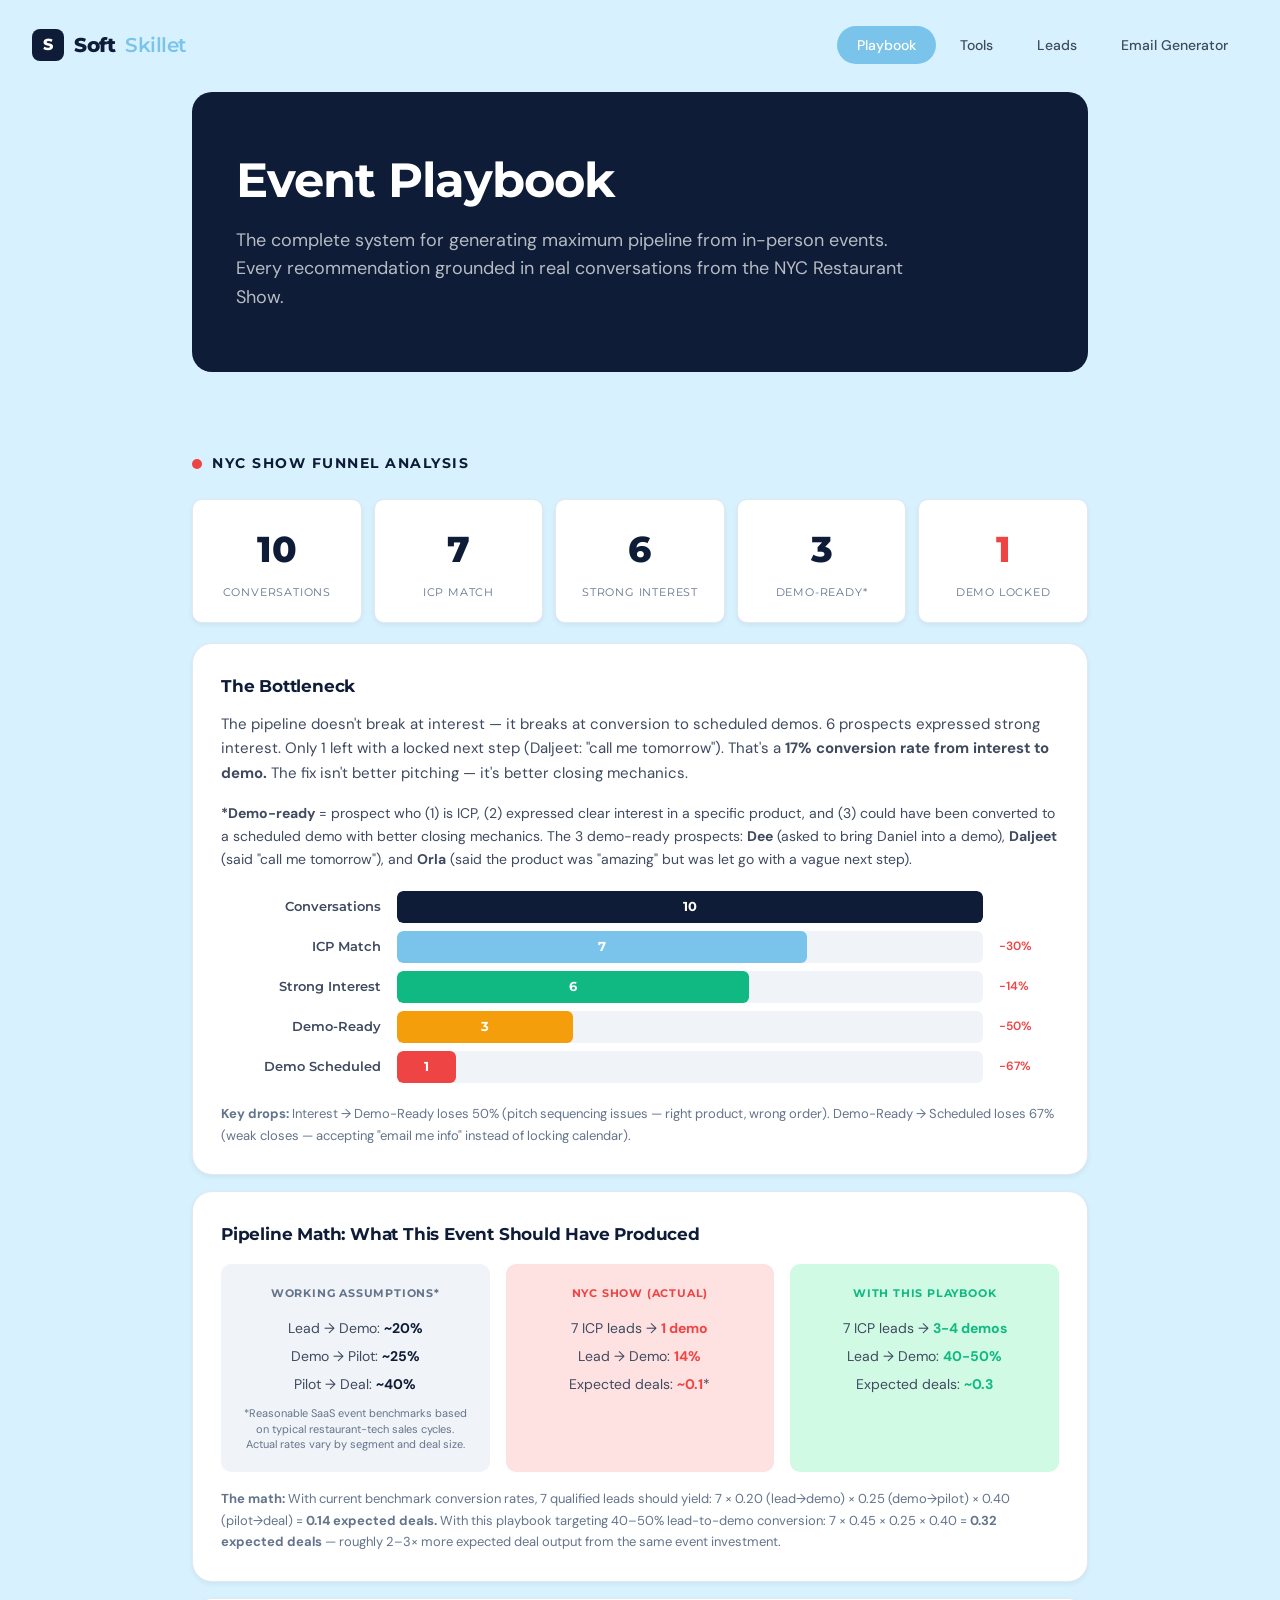
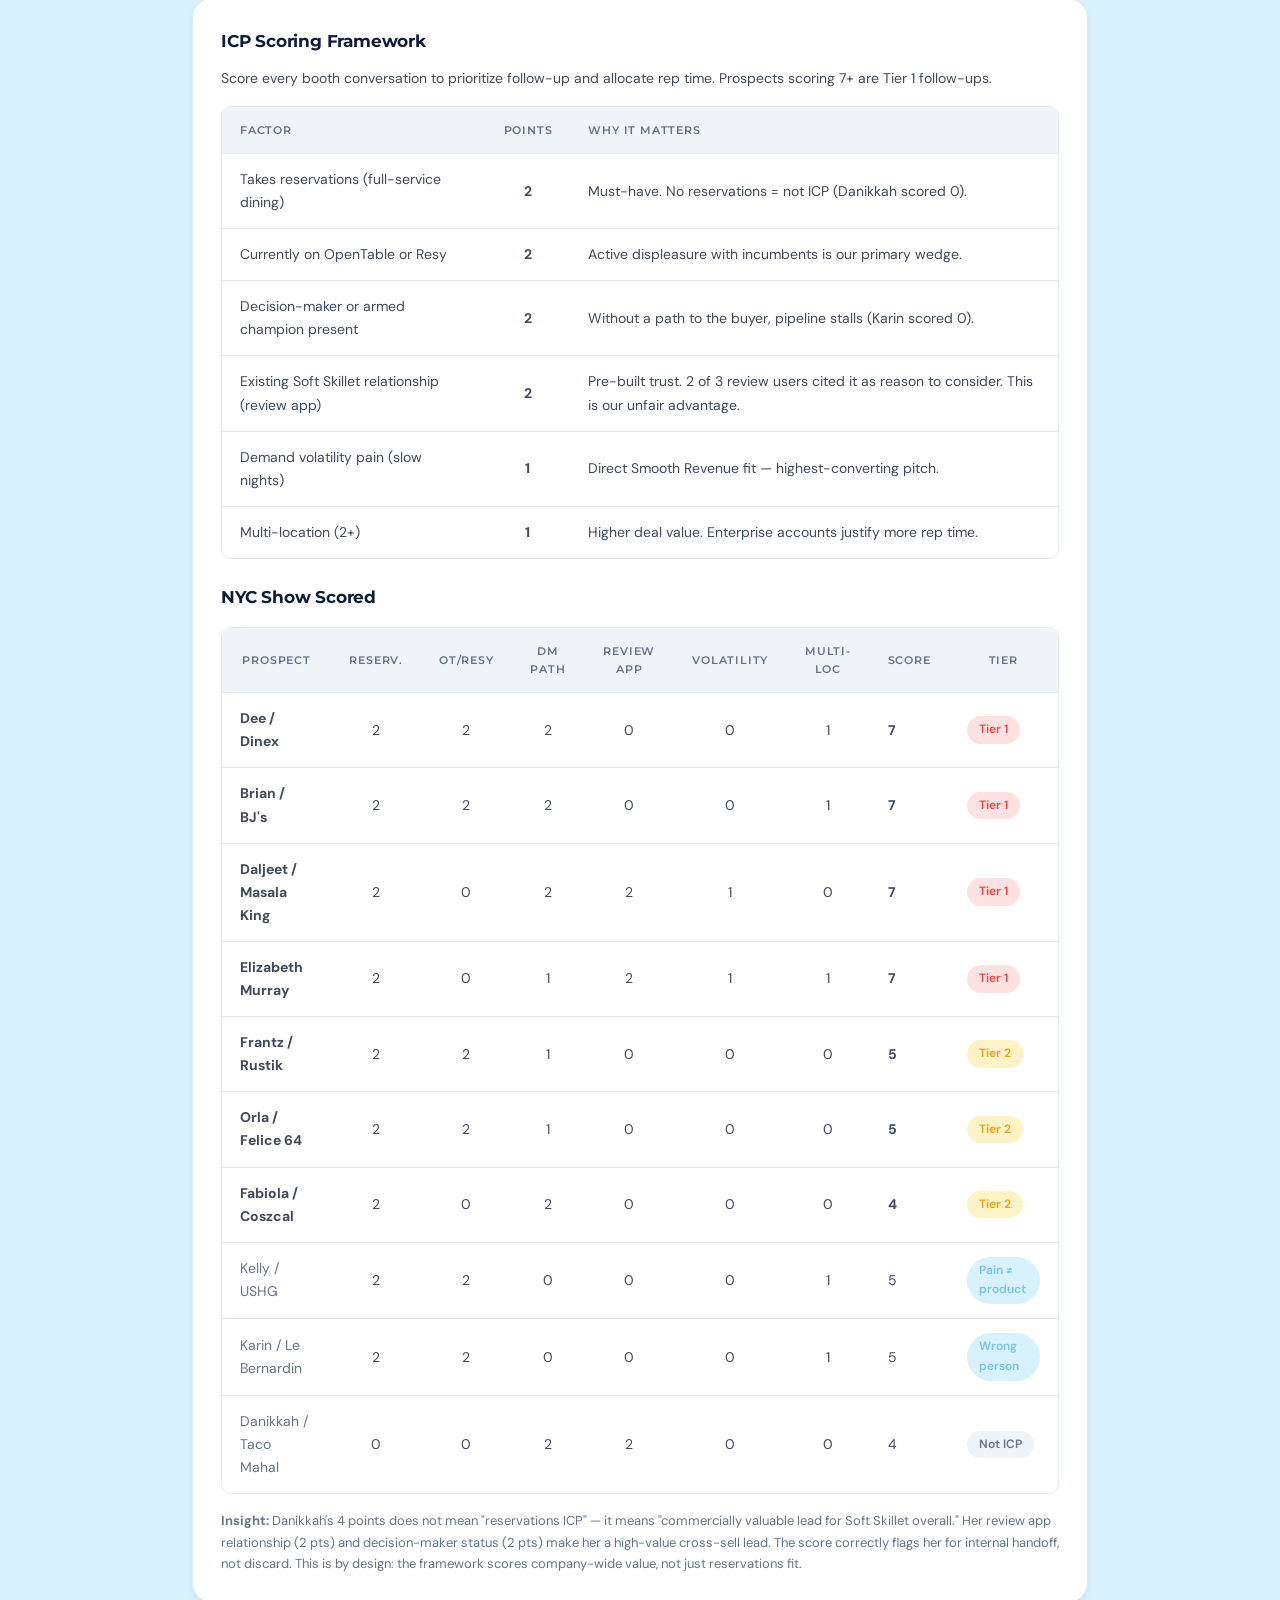
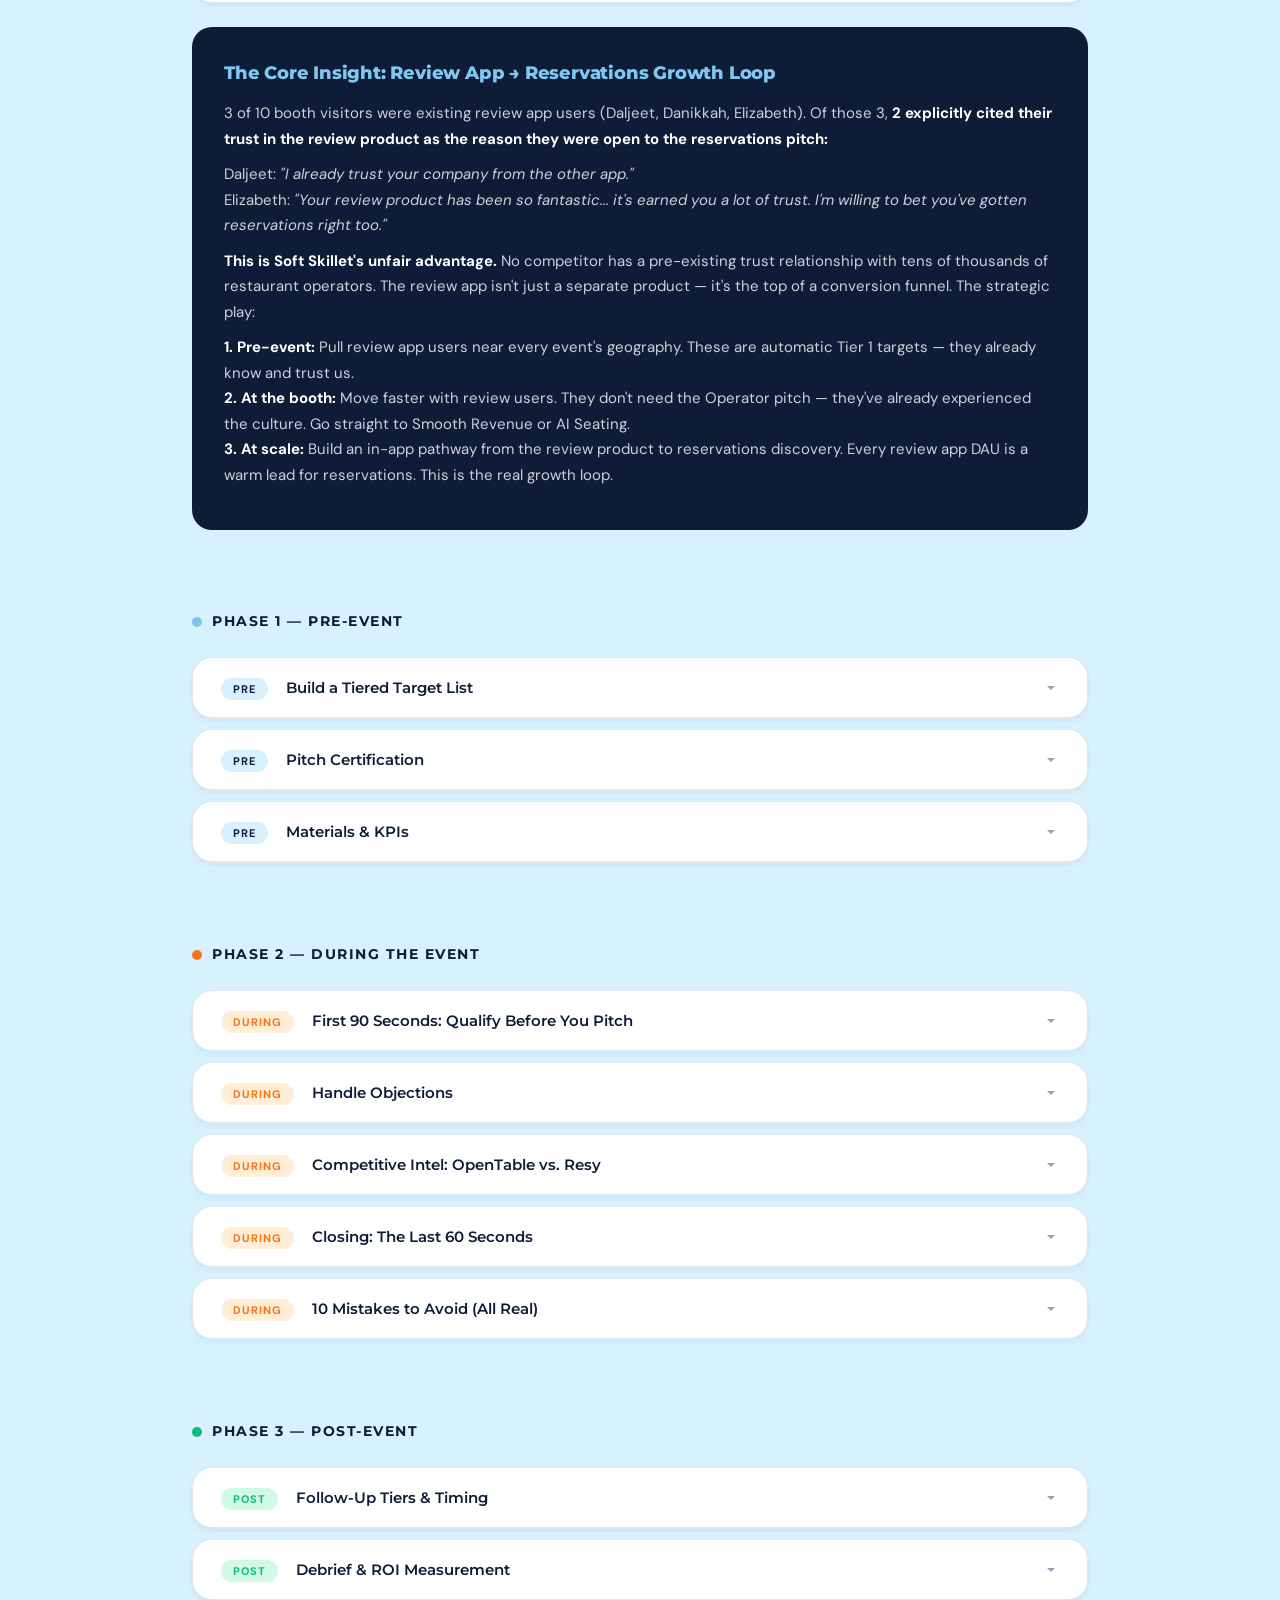
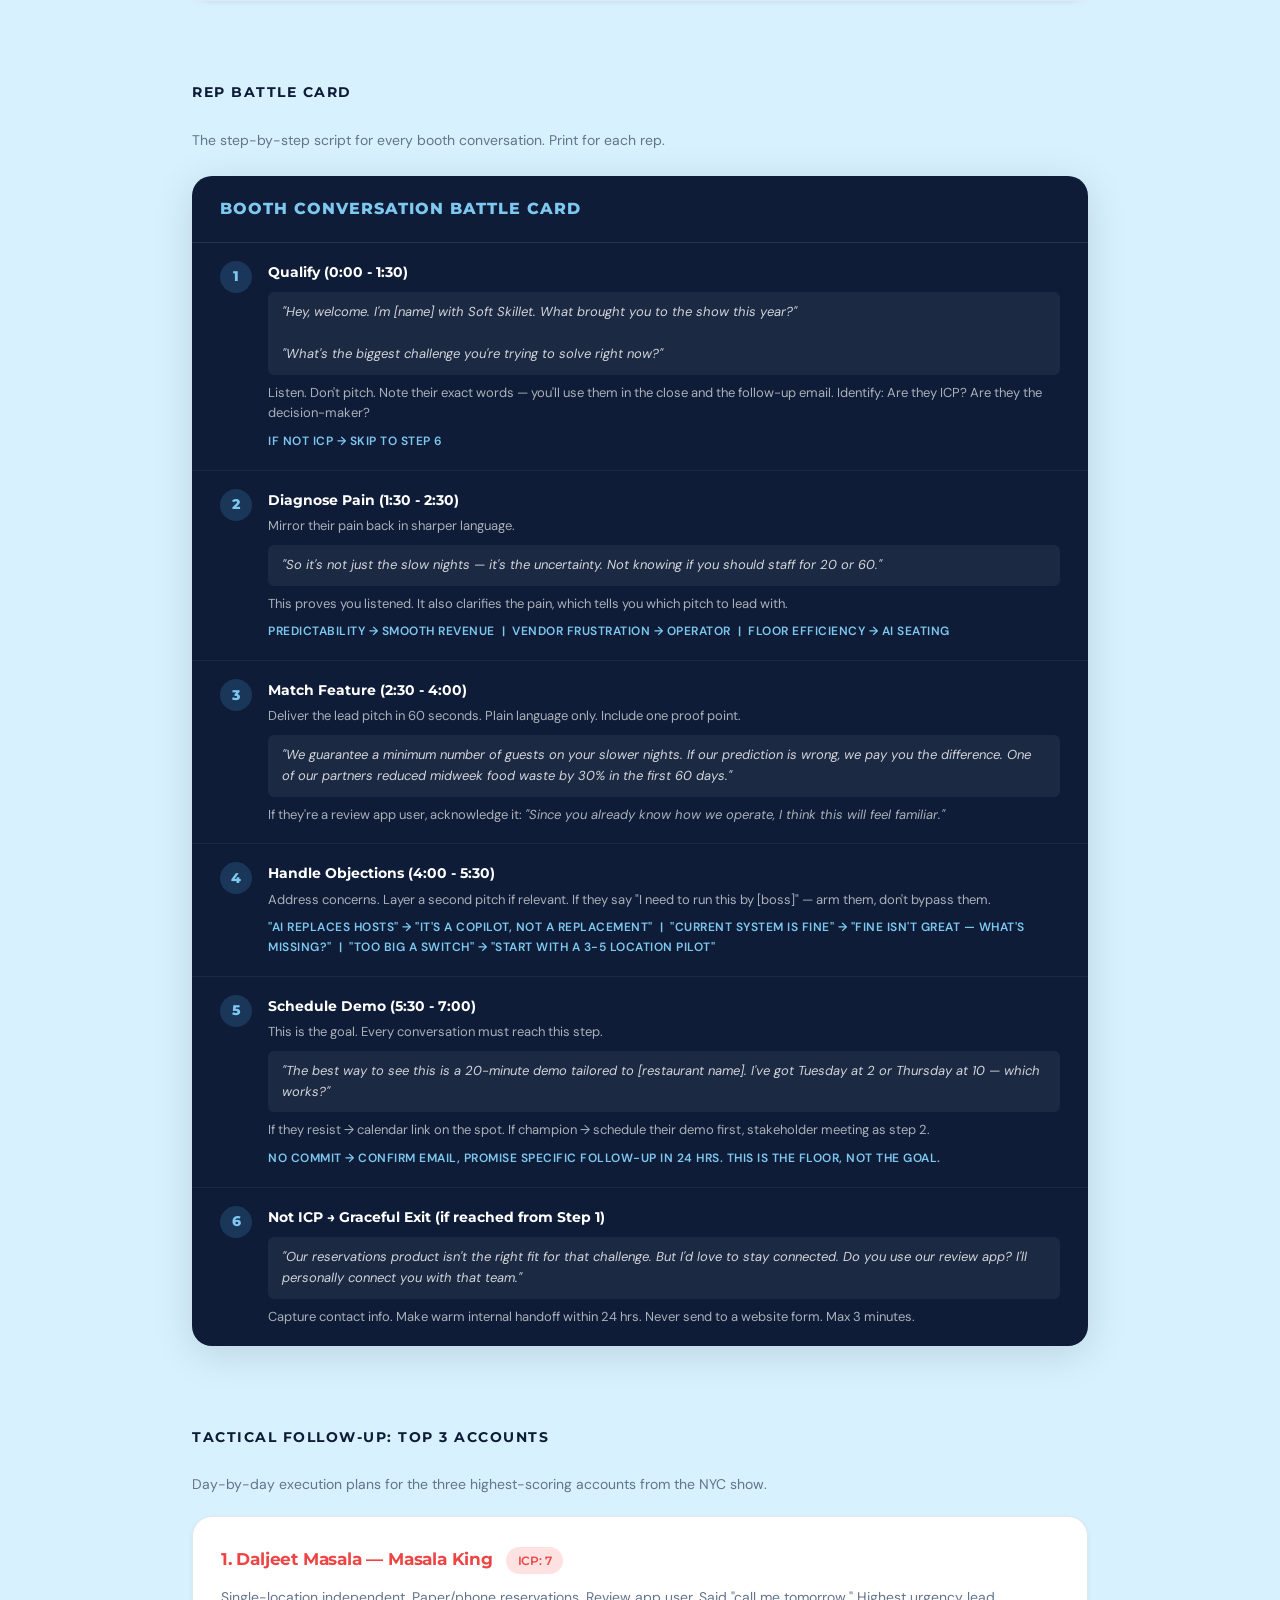
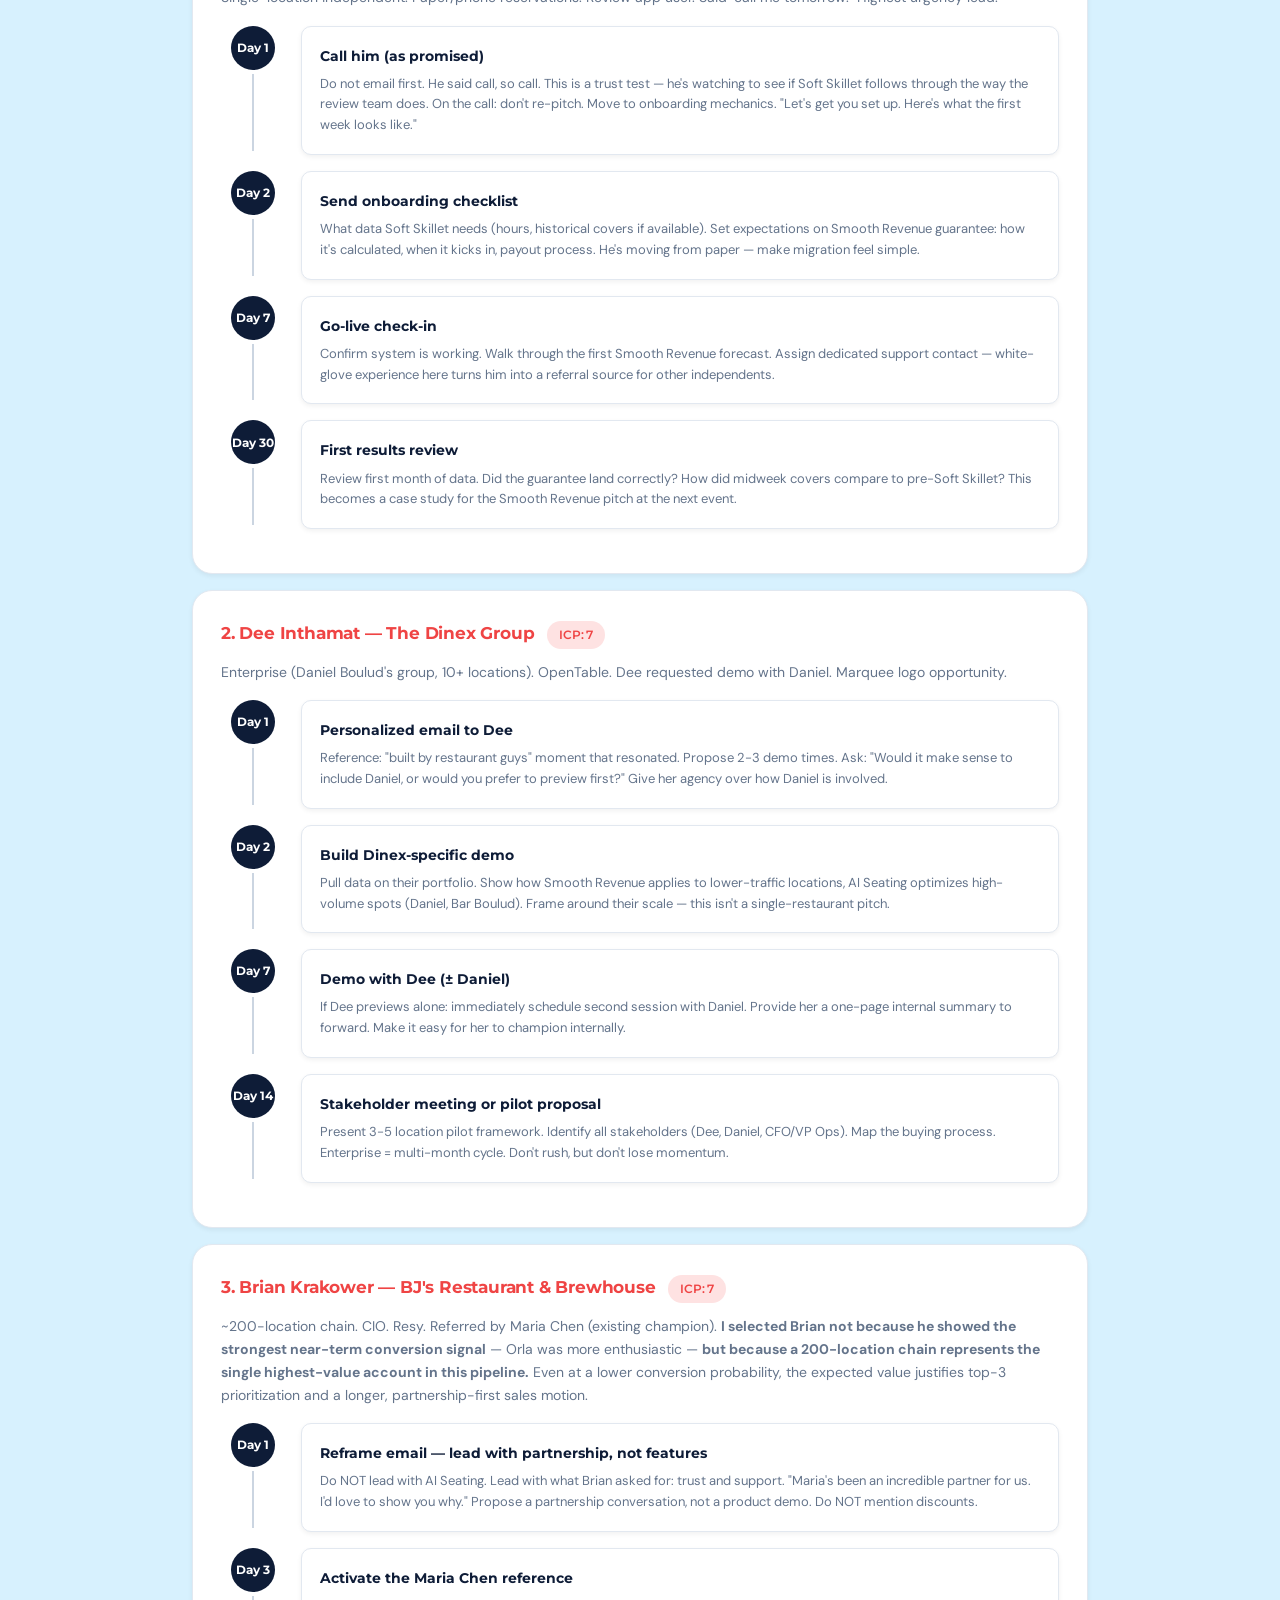
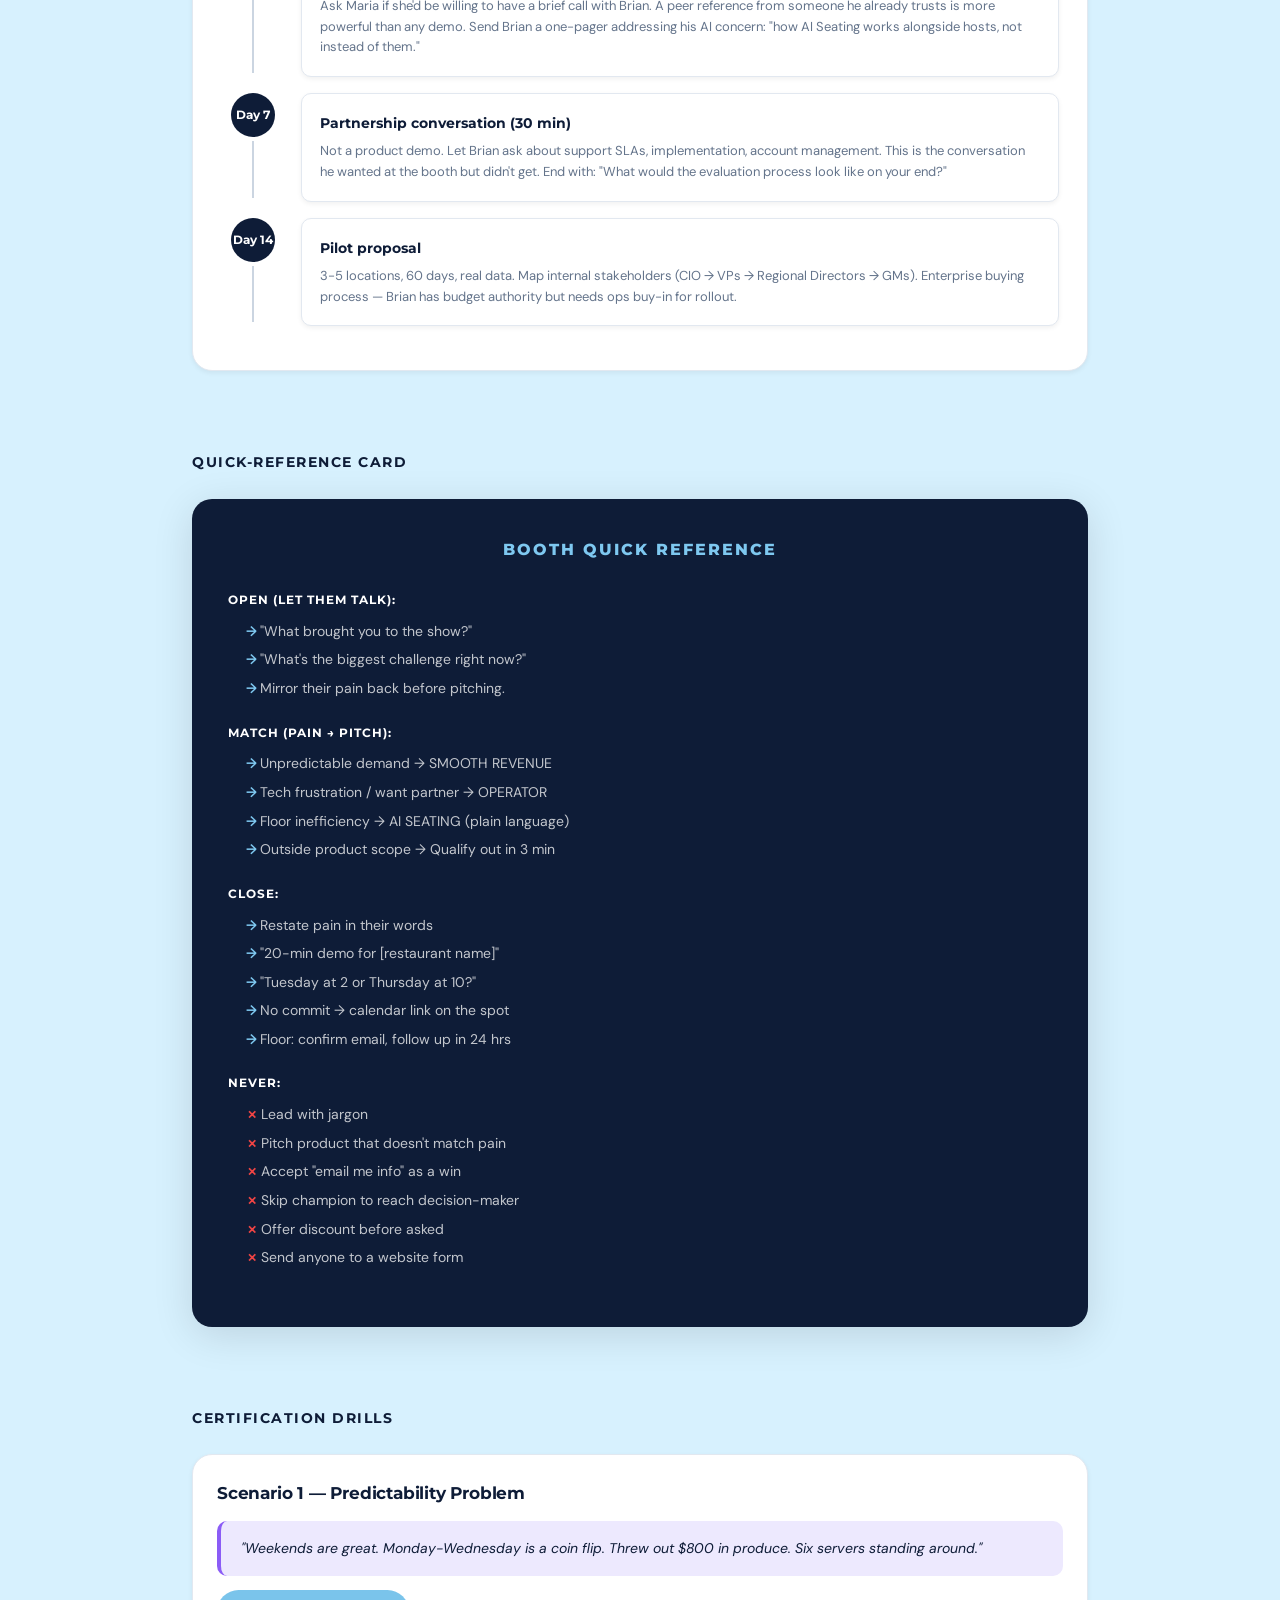
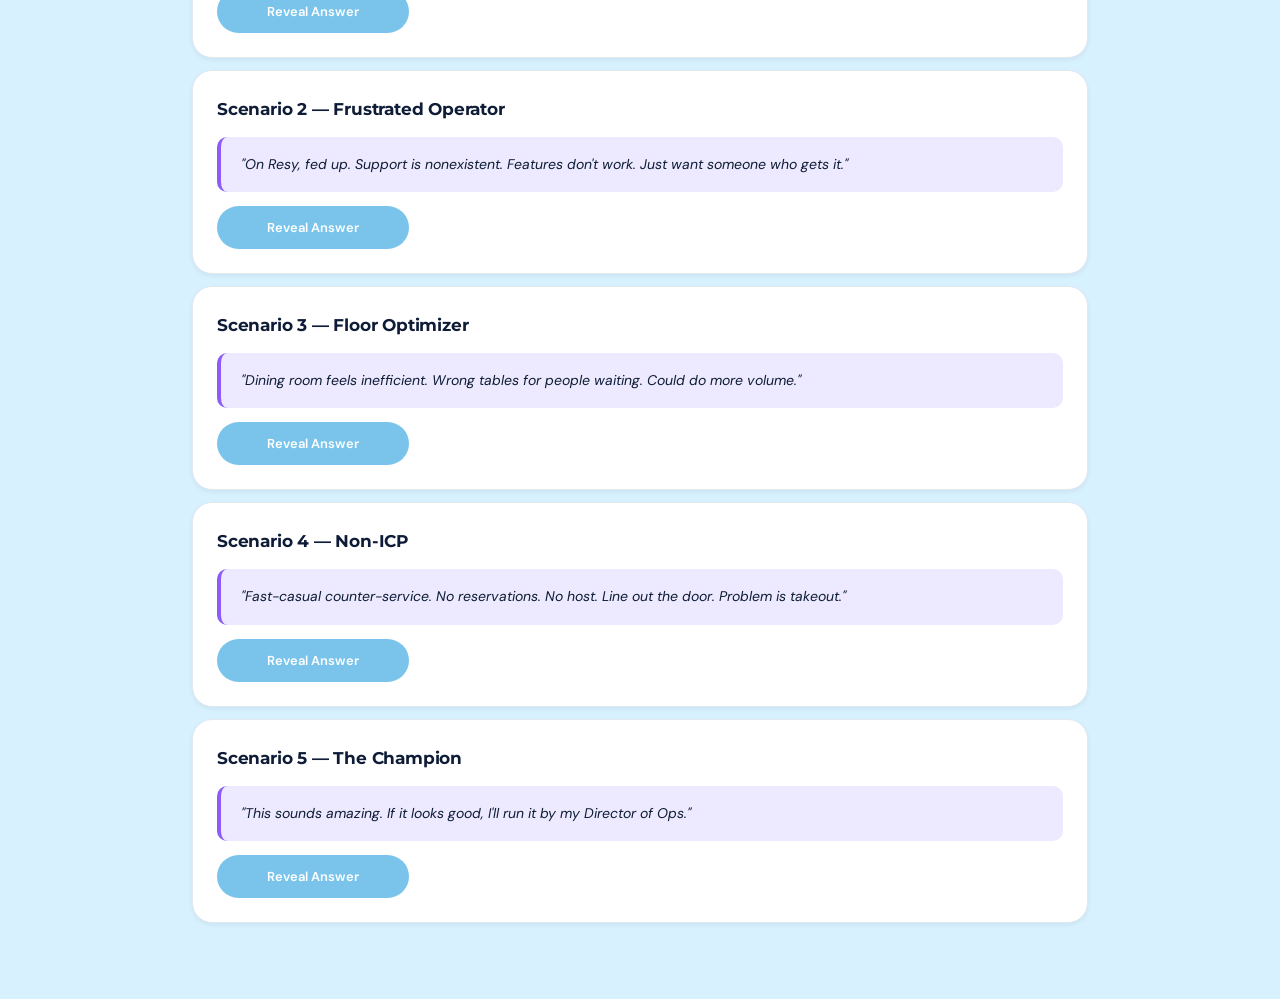
==== playbook/index.html @ 202a82b7 "Add Soft Skillet Event Playbook, Report, and interactive web app Interactive playbook with lead capt" ====
<!DOCTYPE html>
<html lang="en">
<head>
    <meta charset="UTF-8">
    <meta name="viewport" content="width=device-width, initial-scale=1.0">
    <title>Soft Skillet — Event Playbook & Tools</title>
    <link href="https://fonts.googleapis.com/css2?family=Montserrat:wght@300;400;500;600;700;800&family=DM+Sans:wght@300;400;500;600;700&family=Inter:wght@300;400;500;600;700&display=swap" rel="stylesheet">
    <style>
        :root {
            --navy: #0E1C37;
            --navy-light: #1a2d4f;
            --navy-mid: #152342;
            --blue-light: #d7f1fe;
            --blue-accent: #C3E2F4;
            --blue-bright: #7ac4eb;
            --blue-bright-hover: #6db0d3;
            --blue-mid: #7ec8f0;
            --white: #ffffff;
            --off-white: #f7fafd;
            --gray-50: #f0f4f8;
            --gray-100: #e2e8f0;
            --gray-200: #cbd5e1;
            --gray-300: #94a3b8;
            --gray-400: #64748b;
            --gray-500: #475569;
            --gray-600: #334155;
            --text-primary: #0E1C37;
            --text-secondary: #3f4a5f;
            --text-muted: #64748b;
            --green: #10b981;
            --green-light: #d1fae5;
            --red: #ef4444;
            --red-light: #fee2e2;
            --yellow: #f59e0b;
            --yellow-light: #fef3c7;
            --purple: #8b5cf6;
            --purple-light: #ede9fe;
            --orange: #f97316;
            --orange-light: #ffedd5;
            --radius: 20px;
            --radius-sm: 10px;
            --radius-xs: 6px;
            --shadow-sm: 0px 2px 5px rgba(0,0,0,0.06);
            --shadow-md: 0px 4px 24px rgba(0,0,0,0.09);
            --shadow-lg: 0px 8px 40px rgba(0,0,0,0.12);
            --transition: 0.2s ease;
        }

        * { margin: 0; padding: 0; box-sizing: border-box; }

        body {
            font-family: 'DM Sans', 'Inter', -apple-system, sans-serif;
            background: var(--blue-light);
            color: var(--text-primary);
            line-height: 1.65;
            min-height: 100vh;
            -webkit-font-smoothing: antialiased;
        }

        /* ===== NAVBAR ===== */
        .navbar {
            position: fixed;
            top: 0; left: 0; right: 0;
            z-index: 999;
            background: transparent;
            padding: 0 32px;
            min-height: 90px;
            display: flex;
            align-items: center;
            justify-content: space-between;
            transition: box-shadow 0.2s, background-color 0.2s;
        }
        .navbar.scrolled {
            background-color: var(--white);
            box-shadow: 0px 4px 24px rgba(0,0,0,0.09);
        }
        .logo {
            font-family: 'Montserrat', sans-serif;
            font-size: 20px;
            font-weight: 800;
            color: var(--navy);
            letter-spacing: -0.5px;
            display: flex;
            align-items: center;
            gap: 10px;
        }
        .logo-icon {
            width: 32px; height: 32px;
            background: var(--navy);
            border-radius: 8px;
            display: flex;
            align-items: center;
            justify-content: center;
            color: var(--white);
            font-size: 16px;
        }
        .logo span { color: var(--blue-bright); font-weight: 600; }

        .nav-tabs { display: flex; gap: 4px; }
        .nav-tab {
            padding: 10px 20px;
            border-radius: 50px;
            font-family: 'DM Sans', sans-serif;
            font-size: 14px;
            font-weight: 500;
            color: var(--text-secondary);
            cursor: pointer;
            transition: var(--transition);
            border: none;
            background: none;
        }
        .nav-tab:hover { opacity: 0.7; }
        .nav-tab.active {
            color: var(--white);
            background: var(--blue-bright);
            opacity: 1;
        }

        .hamburger {
            display: none;
            background: none; border: none;
            color: var(--navy); font-size: 24px;
            cursor: pointer; padding: 8px;
        }

        /* ===== MAIN ===== */
        .main { padding: 92px 32px 64px; max-width: 960px; margin: 0 auto; }
        .page { display: none; }
        .page.active { display: block; animation: fadeUp 0.35s ease; }

        @keyframes fadeUp {
            from { opacity: 0; transform: translateY(12px); }
            to { opacity: 1; transform: translateY(0); }
        }

        /* ===== HERO ===== */
        .hero {
            background: var(--navy);
            border-radius: 20px;
            padding: 60px 44px;
            margin-bottom: 48px;
            color: var(--white);
            position: relative;
            overflow: hidden;
        }
        .hero h1 {
            font-family: 'Montserrat', sans-serif;
            font-size: 48px;
            font-weight: 700;
            letter-spacing: -1px;
            margin-bottom: 16px;
            line-height: 1.2;
        }
        .hero p {
            color: rgba(255,255,255,0.7);
            font-size: 18px;
            max-width: 700px;
            line-height: 1.6;
        }

        /* ===== TYPOGRAPHY ===== */
        h2 {
            font-family: 'Montserrat', sans-serif;
            font-size: 14px;
            font-weight: 700;
            text-transform: uppercase;
            letter-spacing: 1.5px;
            margin: 80px 0 24px;
            display: flex;
            align-items: center;
            gap: 10px;
        }
        h2 .phase-dot {
            width: 10px; height: 10px;
            border-radius: 50%;
            display: inline-block;
        }
        h3 {
            font-family: 'Montserrat', sans-serif;
            font-size: 17px;
            font-weight: 700;
            margin: 24px 0 12px;
            letter-spacing: -0.2px;
        }

        /* ===== CARDS ===== */
        .card {
            background: var(--white);
            border: 1px solid var(--gray-100);
            border-radius: var(--radius);
            padding: 28px;
            margin-bottom: 16px;
            box-shadow: var(--shadow-sm);
            transition: var(--transition);
        }
        .card:hover { box-shadow: var(--shadow-md); }

        /* ===== ACCORDION ===== */
        .accordion { margin-bottom: 10px; }
        .accordion-header {
            width: 100%;
            background: var(--white);
            border: 1px solid var(--gray-100);
            border-radius: var(--radius);
            padding: 20px 28px;
            display: flex;
            align-items: center;
            justify-content: space-between;
            cursor: pointer;
            transition: var(--transition);
            color: var(--text-primary);
            font-family: 'Montserrat', sans-serif;
            font-size: 15px;
            font-weight: 600;
            text-align: left;
            box-shadow: var(--shadow-sm);
        }
        .accordion-header:hover { box-shadow: var(--shadow-md); transform: translateY(-1px); }
        .accordion.open .accordion-header {
            border-bottom-left-radius: 0;
            border-bottom-right-radius: 0;
            border-bottom-color: transparent;
        }
        .accordion-header .tag {
            font-family: 'DM Sans', sans-serif;
            font-size: 11px;
            font-weight: 700;
            text-transform: uppercase;
            letter-spacing: 1px;
            padding: 4px 12px;
            border-radius: 50px;
            margin-right: 14px;
            flex-shrink: 0;
        }
        .tag-pre { background: var(--blue-light); color: var(--navy); }
        .tag-during { background: var(--orange-light); color: var(--orange); }
        .tag-post { background: var(--green-light); color: var(--green); }

        .accordion-arrow {
            transition: transform 0.3s;
            color: var(--gray-300);
            flex-shrink: 0;
        }
        .accordion.open .accordion-arrow { transform: rotate(180deg); }

        .accordion-body {
            max-height: 0;
            overflow: hidden;
            transition: max-height 0.45s ease;
            background: var(--white);
            border: 1px solid var(--gray-100);
            border-top: none;
            border-bottom-left-radius: var(--radius);
            border-bottom-right-radius: var(--radius);
            box-shadow: var(--shadow-sm);
        }
        .accordion.open .accordion-body { max-height: 6000px; }
        .accordion-content { padding: 28px; }
        .accordion-content p { margin-bottom: 14px; color: var(--text-secondary); font-size: 15px; }
        .accordion-content p strong { color: var(--text-primary); }

        /* ===== TABLES ===== */
        .table-wrap { overflow-x: auto; margin: 16px 0; border-radius: var(--radius-sm); border: 1px solid var(--gray-100); }
        table { width: 100%; border-collapse: collapse; font-size: 14px; }
        th {
            text-align: left;
            padding: 14px 18px;
            background: var(--gray-50);
            color: var(--text-muted);
            font-family: 'Montserrat', sans-serif;
            font-weight: 600;
            font-size: 11px;
            text-transform: uppercase;
            letter-spacing: 0.8px;
        }
        td { padding: 14px 18px; border-top: 1px solid var(--gray-100); color: var(--text-secondary); }
        tr:hover td { background: var(--gray-50); }

        /* ===== BADGES ===== */
        .badge {
            display: inline-block;
            padding: 4px 12px;
            border-radius: 50px;
            font-size: 12px;
            font-weight: 600;
        }
        .badge-hot { background: var(--red-light); color: var(--red); }
        .badge-warm { background: var(--yellow-light); color: var(--yellow); }
        .badge-cool { background: var(--blue-light); color: var(--blue-bright); }
        .badge-no { background: var(--gray-50); color: var(--gray-400); }

        /* ===== SCRIPT BLOCKS ===== */
        .script {
            background: var(--gray-50);
            border-left: 4px solid var(--navy);
            padding: 18px 22px;
            border-radius: 0 var(--radius-sm) var(--radius-sm) 0;
            margin: 14px 0;
            font-size: 14px;
            font-style: italic;
            color: var(--text-primary);
            line-height: 1.75;
        }

        /* ===== PITCH MATCHER ===== */
        .matcher-container { margin: 24px 0; }
        .matcher-prompt {
            font-family: 'Montserrat', sans-serif;
            font-size: 14px;
            font-weight: 600;
            margin-bottom: 14px;
            color: var(--text-muted);
            text-transform: uppercase;
            letter-spacing: 0.5px;
        }
        .pain-options { display: flex; flex-direction: column; gap: 8px; }
        .pain-btn {
            background: var(--white);
            border: 1.5px solid var(--gray-200);
            border-radius: var(--radius-sm);
            padding: 16px 22px;
            text-align: left;
            cursor: pointer;
            transition: var(--transition);
            color: var(--text-secondary);
            font-size: 14px;
            line-height: 1.5;
            font-family: 'DM Sans', sans-serif;
        }
        .pain-btn:hover { border-color: var(--navy); color: var(--text-primary); transform: translateY(-1px); box-shadow: var(--shadow-sm); }
        .pain-btn.selected { border-color: var(--navy); background: var(--blue-light); color: var(--text-primary); }

        .matcher-result {
            margin-top: 20px;
            padding: 24px;
            border-radius: var(--radius);
            display: none;
            animation: fadeUp 0.3s;
        }
        .matcher-result.show { display: block; }
        .matcher-result h4 { font-family: 'Montserrat', sans-serif; font-size: 16px; font-weight: 700; margin-bottom: 10px; }
        .matcher-result .layer-info { font-size: 13px; color: var(--text-muted); margin-top: 12px; }

        /* ===== ROLE PLAY ===== */
        .roleplay-card {
            background: var(--white);
            border: 1px solid var(--gray-100);
            border-radius: var(--radius);
            padding: 24px;
            margin-bottom: 12px;
            box-shadow: var(--shadow-sm);
        }
        .roleplay-card h3 { margin-top: 0; }
        .buyer-says {
            background: var(--purple-light);
            border-radius: var(--radius-sm);
            padding: 16px 20px;
            margin: 14px 0;
            font-style: italic;
            color: var(--text-primary);
            font-size: 14px;
            border-left: 4px solid var(--purple);
        }
        .reveal-btn {
            background: var(--blue-bright);
            color: var(--white);
            border: none;
            border-radius: 50px;
            padding: 13px 50px;
            font-family: 'DM Sans', sans-serif;
            font-size: 13px;
            font-weight: 600;
            cursor: pointer;
            transition: var(--transition);
        }
        .reveal-btn:hover { background: var(--blue-bright-hover); transform: translateY(-1px); }
        .roleplay-answer {
            display: none;
            margin-top: 16px;
            padding: 18px;
            border-radius: var(--radius-sm);
            font-size: 14px;
            line-height: 1.6;
        }
        .roleplay-answer.show { display: block; animation: fadeUp 0.3s; }
        .answer-correct { background: var(--green-light); border: 1px solid rgba(16,185,129,0.2); }
        .answer-wrong { background: var(--red-light); border: 1px solid rgba(239,68,68,0.2); margin-bottom: 10px; }
        .answer-label { font-family: 'Montserrat', sans-serif; font-weight: 700; font-size: 11px; text-transform: uppercase; letter-spacing: 0.8px; margin-bottom: 6px; }
        .answer-label.good { color: var(--green); }
        .answer-label.bad { color: var(--red); }

        /* ===== OBJECTION TABS ===== */
        .objection-tabs { display: flex; gap: 8px; margin-bottom: 18px; flex-wrap: wrap; }
        .objection-tab {
            padding: 8px 18px;
            border-radius: 50px;
            font-size: 13px;
            font-weight: 500;
            cursor: pointer;
            border: 1.5px solid var(--gray-200);
            background: var(--white);
            color: var(--text-muted);
            transition: var(--transition);
            font-family: 'DM Sans', sans-serif;
        }
        .objection-tab:hover { border-color: var(--navy); color: var(--text-primary); }
        .objection-tab.active { background: var(--navy); color: var(--white); border-color: var(--navy); }
        .objection-panel { display: none; }
        .objection-panel.active { display: block; animation: fadeUp 0.3s; }

        /* ===== COMPETITIVE TOGGLE ===== */
        .competitive-toggle { display: flex; gap: 0; margin-bottom: 20px; }
        .competitive-toggle button {
            flex: 1; padding: 14px;
            font-family: 'DM Sans', sans-serif;
            font-size: 14px; font-weight: 600;
            cursor: pointer;
            border: 1.5px solid var(--gray-200);
            background: var(--white);
            color: var(--text-muted);
            transition: var(--transition);
        }
        .competitive-toggle button:first-child { border-radius: var(--radius-sm) 0 0 var(--radius-sm); }
        .competitive-toggle button:last-child { border-radius: 0 var(--radius-sm) var(--radius-sm) 0; border-left: none; }
        .competitive-toggle button.active { background: var(--navy); color: var(--white); border-color: var(--navy); }
        .competitive-panel { display: none; }
        .competitive-panel.active { display: block; animation: fadeUp 0.3s; }

        .intel-card {
            background: var(--gray-50);
            border: 1px solid var(--gray-100);
            border-radius: var(--radius-sm);
            padding: 20px;
            margin-bottom: 12px;
        }
        .intel-card strong { font-family: 'Montserrat', sans-serif; font-size: 14px; }
        .intel-card .complaint { font-size: 14px; font-style: italic; color: var(--text-muted); margin: 10px 0; }
        .intel-card .angle { font-size: 14px; color: var(--text-primary); margin-top: 12px; padding: 14px; background: var(--blue-light); border-radius: var(--radius-xs); }

        /* ===== MISTAKE ITEMS ===== */
        .mistake-item {
            display: flex;
            gap: 16px;
            padding: 18px;
            background: var(--white);
            border: 1px solid var(--gray-100);
            border-radius: var(--radius-sm);
            margin-bottom: 10px;
            align-items: flex-start;
            transition: var(--transition);
        }
        .mistake-item:hover { box-shadow: var(--shadow-sm); }
        .mistake-num {
            width: 30px; height: 30px;
            border-radius: 50%;
            display: flex; align-items: center; justify-content: center;
            font-family: 'Montserrat', sans-serif;
            font-size: 13px; font-weight: 700;
            flex-shrink: 0;
        }
        .mistake-num-red { background: var(--red-light); color: var(--red); }
        .mistake-num-accent { background: var(--blue-light); color: var(--navy); }
        .mistake-content { flex: 1; }
        .mistake-title { font-family: 'Montserrat', sans-serif; font-weight: 600; font-size: 14px; color: var(--text-primary); margin-bottom: 4px; }
        .mistake-desc { font-size: 13px; color: var(--text-muted); line-height: 1.6; }
        .mistake-fix { font-size: 13px; color: var(--green); margin-top: 6px; font-weight: 500; }

        /* ===== QUICK REF ===== */
        .quick-ref {
            background: var(--navy);
            border-radius: var(--radius);
            padding: 36px;
            color: var(--white);
            font-size: 14px;
            line-height: 1.9;
            box-shadow: var(--shadow-lg);
        }
        .quick-ref .qr-title {
            text-align: center;
            font-family: 'Montserrat', sans-serif;
            font-weight: 800;
            font-size: 16px;
            letter-spacing: 2px;
            margin-bottom: 24px;
            color: var(--blue-mid);
        }
        .quick-ref .qr-section { margin-bottom: 20px; }
        .quick-ref .qr-label { font-family: 'Montserrat', sans-serif; font-weight: 700; font-size: 12px; text-transform: uppercase; letter-spacing: 1px; margin-bottom: 6px; color: var(--white); }
        .quick-ref ul { list-style: none; padding-left: 18px; }
        .quick-ref ul li { color: rgba(255,255,255,0.75); margin-bottom: 2px; }
        .quick-ref ul li::before { content: "→ "; color: var(--blue-mid); font-weight: 600; }
        .quick-ref .qr-never li::before { content: "✗ "; color: var(--red); }

        /* ===== FORMS ===== */
        .form-grid { display: grid; grid-template-columns: 1fr 1fr; gap: 16px; }
        .form-group { display: flex; flex-direction: column; }
        .form-group.full { grid-column: 1 / -1; }
        .form-group label {
            font-family: 'Montserrat', sans-serif;
            font-size: 11px; font-weight: 700;
            color: var(--text-muted);
            margin-bottom: 6px;
            text-transform: uppercase;
            letter-spacing: 0.8px;
        }
        .form-group label .required { color: var(--red); }
        .form-group input,
        .form-group select,
        .form-group textarea {
            background: var(--white);
            border: 1.5px solid var(--gray-200);
            border-radius: 50px;
            padding: 12px 20px;
            font-size: 14px;
            color: var(--text-primary);
            font-family: 'DM Sans', sans-serif;
            transition: var(--transition);
        }
        .form-group input:focus,
        .form-group select:focus,
        .form-group textarea:focus {
            outline: none;
            border-color: var(--navy);
            box-shadow: 0 0 0 3px rgba(14,28,55,0.08);
        }
        .form-group textarea { resize: vertical; min-height: 80px; border-radius: var(--radius); }
        .form-group select {
            cursor: pointer;
            appearance: none;
            background-image: url("data:image/svg+xml,%3Csvg xmlns='http://www.w3.org/2000/svg' width='12' height='12' fill='%2364748b'%3E%3Cpath d='M6 8L1 3h10z'/%3E%3C/svg%3E");
            background-repeat: no-repeat;
            background-position: right 14px center;
            padding-right: 36px;
        }

        /* ===== TEMP SELECTOR ===== */
        .temp-selector { display: flex; gap: 8px; }
        .temp-option {
            flex: 1; padding: 12px;
            text-align: center;
            border-radius: var(--radius-sm);
            cursor: pointer;
            font-family: 'Montserrat', sans-serif;
            font-size: 13px; font-weight: 600;
            border: 2px solid var(--gray-200);
            transition: var(--transition);
            background: var(--white);
            color: var(--text-muted);
        }
        .temp-option:hover { border-color: var(--gray-300); }
        .temp-option.selected-hot { border-color: var(--red); background: var(--red-light); color: var(--red); }
        .temp-option.selected-warm { border-color: var(--yellow); background: var(--yellow-light); color: var(--yellow); }
        .temp-option.selected-cool { border-color: var(--blue-bright); background: var(--blue-light); color: var(--blue-bright); }
        .temp-option.selected-no { border-color: var(--gray-300); background: var(--gray-50); color: var(--gray-400); }

        /* ===== BUTTONS ===== */
        .btn {
            padding: 13px 50px;
            border-radius: 50px;
            font-family: 'DM Sans', sans-serif;
            font-size: 14px;
            font-weight: 600;
            cursor: pointer;
            transition: var(--transition);
            border: none;
            display: inline-flex;
            align-items: center;
            gap: 8px;
        }
        .btn:hover { transform: translateY(-1px); }
        .btn-primary { background: var(--blue-bright); color: var(--white); box-shadow: var(--shadow-sm); }
        .btn-primary:hover { background: var(--blue-bright-hover); box-shadow: var(--shadow-md); }
        .btn-secondary { background: var(--white); color: var(--text-primary); border: 1.5px solid var(--gray-200); }
        .btn-secondary:hover { border-color: var(--navy); }
        .btn-danger { background: var(--red-light); color: var(--red); }
        .btn-danger:hover { background: #fecaca; }
        .btn-group { display: flex; gap: 10px; margin-top: 24px; flex-wrap: wrap; }

        /* ===== LEADS TABLE ===== */
        .leads-header {
            display: flex; justify-content: space-between; align-items: center;
            margin-bottom: 16px; flex-wrap: wrap; gap: 12px;
        }
        .leads-count { font-size: 14px; color: var(--text-muted); font-weight: 500; }
        .leads-filters { display: flex; gap: 6px; flex-wrap: wrap; }
        .filter-btn {
            padding: 6px 16px; border-radius: 50px;
            font-family: 'DM Sans', sans-serif;
            font-size: 12px; font-weight: 600;
            cursor: pointer; border: 1.5px solid var(--gray-200);
            background: var(--white); color: var(--text-muted);
            transition: var(--transition);
        }
        .filter-btn:hover { border-color: var(--navy); }
        .filter-btn.active { background: var(--navy); color: var(--white); border-color: var(--navy); }

        .lead-row { cursor: pointer; }
        .empty-state { text-align: center; padding: 56px 24px; color: var(--text-muted); }
        .empty-state .empty-icon { font-size: 48px; margin-bottom: 12px; opacity: 0.3; }

        /* ===== EMAIL GENERATOR ===== */
        .email-type-selector { display: flex; gap: 8px; margin-bottom: 24px; flex-wrap: wrap; }
        .email-type-btn {
            padding: 10px 20px; border-radius: 50px;
            font-family: 'DM Sans', sans-serif;
            font-size: 13px; font-weight: 500;
            cursor: pointer; border: 1.5px solid var(--gray-200);
            background: var(--white); color: var(--text-muted);
            transition: var(--transition);
        }
        .email-type-btn:hover { border-color: var(--navy); }
        .email-type-btn.active { background: var(--navy); color: var(--white); border-color: var(--navy); }

        .email-preview {
            background: var(--white);
            border: 1px solid var(--gray-100);
            border-radius: var(--radius);
            overflow: hidden;
            box-shadow: var(--shadow-sm);
        }
        .email-preview-header {
            padding: 18px 24px;
            border-bottom: 1px solid var(--gray-100);
            background: var(--gray-50);
        }
        .email-field { display: flex; align-items: center; gap: 12px; font-size: 13px; margin-bottom: 6px; }
        .email-field:last-child { margin-bottom: 0; }
        .email-field-label { color: var(--text-muted); min-width: 60px; font-weight: 600; font-family: 'Montserrat', sans-serif; font-size: 11px; text-transform: uppercase; letter-spacing: 0.5px; }
        .email-field-value { color: var(--text-primary); }
        .email-preview-body {
            padding: 28px;
            font-size: 14px;
            line-height: 1.8;
            color: var(--text-secondary);
            white-space: pre-wrap;
        }
        .copy-btn {
            display: inline-flex; align-items: center; gap: 8px;
            padding: 10px 24px; border-radius: 50px;
            font-family: 'DM Sans', sans-serif;
            font-size: 13px; font-weight: 600;
            cursor: pointer; border: 1.5px solid var(--gray-200);
            background: var(--white); color: var(--text-muted);
            transition: var(--transition); margin-top: 14px;
        }
        .copy-btn:hover { border-color: var(--navy); color: var(--text-primary); }
        .copy-btn.copied { border-color: var(--green); color: var(--green); background: var(--green-light); }

        /* ===== TIMER ===== */
        .timer-display { text-align: center; padding: 36px; }
        .timer-time {
            font-family: 'Montserrat', sans-serif;
            font-size: 80px; font-weight: 800;
            font-variant-numeric: tabular-nums;
            letter-spacing: -3px;
            color: var(--navy);
        }
        .timer-phase {
            font-family: 'Montserrat', sans-serif;
            font-size: 16px; font-weight: 700;
            margin-top: 8px;
        }
        .timer-hint { font-size: 14px; color: var(--text-muted); margin-top: 6px; }
        .timer-bar {
            height: 8px; background: var(--gray-100);
            border-radius: 4px; margin: 28px 0; overflow: hidden;
        }
        .timer-bar-fill { height: 100%; border-radius: 4px; transition: width 1s linear, background-color 0.5s; }
        .timer-controls { display: flex; gap: 10px; justify-content: center; margin-top: 20px; }
        .timer-phases-list { display: flex; gap: 6px; margin-top: 24px; }
        .timer-phase-dot {
            flex: 1; height: 40px; border-radius: var(--radius-sm);
            display: flex; align-items: center; justify-content: center;
            font-family: 'Montserrat', sans-serif;
            font-size: 11px; font-weight: 600;
            color: var(--text-muted); background: var(--gray-50);
            transition: all 0.3s; border: 1px solid var(--gray-100);
        }
        .timer-phase-dot.active { color: var(--white); border-color: transparent; }
        .timer-phase-dot.completed { opacity: 0.4; }

        /* ===== SCORECARD ===== */
        .score-grid {
            display: grid; grid-template-columns: 1fr 1fr;
            gap: 12px; margin: 16px 0;
        }
        .score-item {
            background: var(--gray-50);
            border: 1px solid var(--gray-100);
            border-radius: var(--radius-sm);
            padding: 20px; text-align: center;
        }
        .score-value {
            font-family: 'Montserrat', sans-serif;
            font-size: 36px; font-weight: 800;
        }
        .score-label {
            font-family: 'Montserrat', sans-serif;
            font-size: 11px; color: var(--text-muted);
            text-transform: uppercase; letter-spacing: 0.8px; margin-top: 4px;
        }

        /* ===== MODAL ===== */
        .modal-overlay {
            display: none;
            position: fixed; top: 0; left: 0; right: 0; bottom: 0;
            background: rgba(14,28,55,0.4);
            backdrop-filter: blur(4px);
            z-index: 200;
            align-items: center; justify-content: center; padding: 24px;
        }
        .modal-overlay.show { display: flex; }
        .modal {
            background: var(--white);
            border-radius: var(--radius);
            width: 100%; max-width: 600px;
            max-height: 80vh; overflow-y: auto;
            padding: 32px;
            box-shadow: var(--shadow-lg);
            animation: fadeUp 0.3s;
        }
        .modal h3 { margin-top: 0; font-family: 'Montserrat', sans-serif; }
        .modal-close {
            float: right; background: var(--gray-50);
            border: none; color: var(--text-muted);
            width: 32px; height: 32px;
            border-radius: 50%; font-size: 18px;
            cursor: pointer; display: flex;
            align-items: center; justify-content: center;
            transition: var(--transition);
        }
        .modal-close:hover { background: var(--gray-100); }
        .detail-row {
            display: flex; justify-content: space-between;
            padding: 12px 0; border-bottom: 1px solid var(--gray-100);
            font-size: 14px;
        }
        .detail-row:last-child { border-bottom: none; }
        .detail-label { color: var(--text-muted); }
        .detail-value { color: var(--text-primary); font-weight: 500; text-align: right; max-width: 60%; }

        /* ===== RESPONSIVE ===== */
        @media (max-width: 768px) {
            .nav-tabs {
                display: none;
                position: fixed; top: 68px; left: 0; right: 0;
                background: var(--white); border-bottom: 1px solid var(--gray-100);
                flex-direction: column; padding: 12px;
                box-shadow: var(--shadow-md);
            }
            .nav-tabs.open { display: flex; }
            .hamburger { display: block; }
            .form-grid { grid-template-columns: 1fr; }
            .hero { padding: 32px 24px; }
            .hero h1 { font-size: 26px; }
            .main { padding: 80px 16px 48px; }
            .timer-time { font-size: 52px; }
            .temp-selector { flex-wrap: wrap; }
            .timer-phases-list { flex-wrap: wrap; }
            .score-grid { grid-template-columns: 1fr; }
        }

        /* ===== FUNNEL & METRICS ===== */
        .metrics-row {
            display: grid;
            grid-template-columns: repeat(auto-fit, minmax(140px, 1fr));
            gap: 12px;
            margin: 20px 0;
        }
        .metric-card {
            background: var(--white);
            border: 1px solid var(--gray-100);
            border-radius: var(--radius-sm);
            padding: 20px;
            text-align: center;
            box-shadow: var(--shadow-sm);
        }
        .metric-value {
            font-family: 'Montserrat', sans-serif;
            font-size: 36px;
            font-weight: 800;
            color: var(--navy);
        }
        .metric-label {
            font-family: 'Montserrat', sans-serif;
            font-size: 11px;
            color: var(--text-muted);
            text-transform: uppercase;
            letter-spacing: 0.8px;
            margin-top: 4px;
        }
        .funnel-bar-container { margin: 20px 0; }
        .funnel-step {
            display: flex;
            align-items: center;
            gap: 16px;
            margin-bottom: 8px;
        }
        .funnel-step-label {
            font-family: 'Montserrat', sans-serif;
            font-size: 13px;
            font-weight: 600;
            color: var(--text-secondary);
            min-width: 160px;
            text-align: right;
        }
        .funnel-bar-track {
            flex: 1;
            height: 32px;
            background: var(--gray-50);
            border-radius: var(--radius-xs);
            overflow: hidden;
            position: relative;
        }
        .funnel-bar-fill {
            height: 100%;
            border-radius: var(--radius-xs);
            display: flex;
            align-items: center;
            justify-content: center;
            font-family: 'Montserrat', sans-serif;
            font-size: 13px;
            font-weight: 700;
            color: var(--white);
            transition: width 0.8s ease;
        }
        .funnel-drop {
            font-family: 'DM Sans', sans-serif;
            font-size: 12px;
            color: var(--red);
            font-weight: 600;
            min-width: 60px;
        }

        .insight-box {
            background: var(--navy);
            border-radius: 20px;
            padding: 32px;
            color: var(--white);
            margin: 24px 0;
            position: relative;
            overflow: hidden;
        }
        .insight-box h3 {
            font-family: 'Montserrat', sans-serif;
            font-size: 18px;
            font-weight: 800;
            color: var(--blue-mid);
            margin: 0 0 12px;
            position: relative;
            z-index: 1;
        }
        .insight-box p {
            color: rgba(255,255,255,0.8);
            font-size: 15px;
            line-height: 1.7;
            position: relative;
            z-index: 1;
            margin-bottom: 10px;
        }
        .insight-box strong { color: var(--white); }

        .icp-score-table th { text-align: center; }
        .icp-score-table td:nth-child(2),
        .icp-score-table td:nth-child(3),
        .icp-score-table td:nth-child(4),
        .icp-score-table td:nth-child(5),
        .icp-score-table td:nth-child(6),
        .icp-score-table td:nth-child(7) { text-align: center; }
        .icp-score-table th:nth-child(2),
        .icp-score-table th:nth-child(3),
        .icp-score-table th:nth-child(4),
        .icp-score-table th:nth-child(5),
        .icp-score-table th:nth-child(6),
        .icp-score-table th:nth-child(7) { text-align: center; }

        .timeline-step {
            display: flex;
            gap: 16px;
            margin-bottom: 16px;
            position: relative;
        }
        .timeline-marker {
            display: flex;
            flex-direction: column;
            align-items: center;
            min-width: 64px;
        }
        .timeline-day {
            width: 44px; height: 44px;
            border-radius: 50%;
            background: var(--navy);
            color: var(--white);
            display: flex;
            align-items: center;
            justify-content: center;
            font-family: 'Montserrat', sans-serif;
            font-size: 12px;
            font-weight: 700;
        }
        .timeline-line {
            width: 2px;
            flex: 1;
            background: var(--gray-200);
            margin: 4px 0;
        }
        .timeline-content {
            flex: 1;
            background: var(--white);
            border: 1px solid var(--gray-100);
            border-radius: var(--radius-sm);
            padding: 18px;
            box-shadow: var(--shadow-sm);
        }
        .timeline-content h4 {
            font-family: 'Montserrat', sans-serif;
            font-size: 14px;
            font-weight: 700;
            margin-bottom: 6px;
        }
        .timeline-content p {
            font-size: 13px;
            color: var(--text-muted);
            line-height: 1.6;
            margin-bottom: 0;
        }

        .battle-card {
            background: var(--navy);
            border-radius: var(--radius);
            padding: 0;
            overflow: hidden;
            box-shadow: var(--shadow-lg);
            margin: 24px 0;
        }
        .battle-card-header {
            padding: 20px 28px;
            border-bottom: 1px solid rgba(255,255,255,0.1);
        }
        .battle-card-header h3 {
            font-family: 'Montserrat', sans-serif;
            font-size: 16px;
            font-weight: 800;
            color: var(--blue-mid);
            letter-spacing: 1px;
            margin: 0;
        }
        .battle-card-step {
            display: flex;
            align-items: flex-start;
            gap: 16px;
            padding: 18px 28px;
            border-bottom: 1px solid rgba(255,255,255,0.06);
        }
        .battle-card-step:last-child { border-bottom: none; }
        .battle-card-num {
            width: 32px; height: 32px;
            border-radius: 50%;
            background: rgba(77,163,232,0.2);
            color: var(--blue-mid);
            display: flex;
            align-items: center;
            justify-content: center;
            font-family: 'Montserrat', sans-serif;
            font-size: 14px;
            font-weight: 800;
            flex-shrink: 0;
        }
        .battle-card-body { flex: 1; }
        .battle-card-body h4 {
            font-family: 'Montserrat', sans-serif;
            font-size: 14px;
            font-weight: 700;
            color: var(--white);
            margin-bottom: 4px;
        }
        .battle-card-body p {
            font-size: 13px;
            color: rgba(255,255,255,0.65);
            line-height: 1.6;
            margin: 0;
        }
        .battle-card-body .bc-script {
            font-style: italic;
            color: rgba(255,255,255,0.8);
            background: rgba(255,255,255,0.06);
            padding: 10px 14px;
            border-radius: var(--radius-xs);
            margin-top: 8px;
            font-size: 13px;
            line-height: 1.6;
        }
        .battle-card-body .bc-if {
            color: var(--blue-mid);
            font-weight: 600;
            font-size: 12px;
            text-transform: uppercase;
            letter-spacing: 0.5px;
            margin-top: 8px;
        }

        /* ===== SCROLLBAR ===== */
        ::-webkit-scrollbar { width: 6px; }
        ::-webkit-scrollbar-track { background: var(--off-white); }
        ::-webkit-scrollbar-thumb { background: var(--gray-200); border-radius: 3px; }
        ::-webkit-scrollbar-thumb:hover { background: var(--gray-300); }
    </style>
</head>
<body>

<!-- NAVBAR -->
<header class="navbar" id="navbar">
    <div class="logo">
        <div class="logo-icon">S</div>
        Soft<span>Skillet</span>
    </div>
    <button class="hamburger" onclick="toggleMobileNav()">&#9776;</button>
    <nav class="nav-tabs" id="navTabs">
        <button class="nav-tab active" onclick="showPage('playbook', this)">Playbook</button>
        <button class="nav-tab" onclick="showPage('tools', this)">Tools</button>
        <button class="nav-tab" onclick="showPage('leads', this)">Leads</button>
        <button class="nav-tab" onclick="showPage('email', this)">Email Generator</button>
    </nav>
</header>

<main class="main">

<!-- ==================== PLAYBOOK PAGE ==================== -->
<div id="page-playbook" class="page active">

    <div class="hero">
        <h1>Event Playbook</h1>
        <p>The complete system for generating maximum pipeline from in-person events. Every recommendation grounded in real conversations from the NYC Restaurant Show.</p>
    </div>

    <!-- FUNNEL ANALYSIS -->
    <h2><span class="phase-dot" style="background:var(--red);"></span> NYC Show Funnel Analysis</h2>

    <div class="metrics-row">
        <div class="metric-card"><div class="metric-value">10</div><div class="metric-label">Conversations</div></div>
        <div class="metric-card"><div class="metric-value">7</div><div class="metric-label">ICP Match</div></div>
        <div class="metric-card"><div class="metric-value">6</div><div class="metric-label">Strong Interest</div></div>
        <div class="metric-card"><div class="metric-value">3</div><div class="metric-label">Demo-Ready*</div></div>
        <div class="metric-card"><div class="metric-value" style="color:var(--red)">1</div><div class="metric-label">Demo Locked</div></div>
    </div>

    <div class="card">
        <h3 style="margin-top:0">The Bottleneck</h3>
        <p style="color:var(--text-secondary);font-size:15px;margin-bottom:16px">The pipeline doesn't break at interest — it breaks at conversion to scheduled demos. 6 prospects expressed strong interest. Only 1 left with a locked next step (Daljeet: "call me tomorrow"). That's a <strong>17% conversion rate from interest to demo.</strong> The fix isn't better pitching — it's better closing mechanics.</p>
        <p style="color:var(--text-secondary);font-size:14px;margin-bottom:16px"><strong>*Demo-ready</strong> = prospect who (1) is ICP, (2) expressed clear interest in a specific product, and (3) could have been converted to a scheduled demo with better closing mechanics. The 3 demo-ready prospects: <strong>Dee</strong> (asked to bring Daniel into a demo), <strong>Daljeet</strong> (said "call me tomorrow"), and <strong>Orla</strong> (said the product was "amazing" but was let go with a vague next step).</p>
        <div class="funnel-bar-container">
            <div class="funnel-step"><div class="funnel-step-label">Conversations</div><div class="funnel-bar-track"><div class="funnel-bar-fill" style="width:100%;background:var(--navy)">10</div></div><div class="funnel-drop"></div></div>
            <div class="funnel-step"><div class="funnel-step-label">ICP Match</div><div class="funnel-bar-track"><div class="funnel-bar-fill" style="width:70%;background:var(--blue-bright)">7</div></div><div class="funnel-drop">-30%</div></div>
            <div class="funnel-step"><div class="funnel-step-label">Strong Interest</div><div class="funnel-bar-track"><div class="funnel-bar-fill" style="width:60%;background:var(--green)">6</div></div><div class="funnel-drop">-14%</div></div>
            <div class="funnel-step"><div class="funnel-step-label">Demo-Ready</div><div class="funnel-bar-track"><div class="funnel-bar-fill" style="width:30%;background:var(--yellow)">3</div></div><div class="funnel-drop">-50%</div></div>
            <div class="funnel-step"><div class="funnel-step-label">Demo Scheduled</div><div class="funnel-bar-track"><div class="funnel-bar-fill" style="width:10%;background:var(--red)">1</div></div><div class="funnel-drop">-67%</div></div>
        </div>
        <p style="color:var(--text-muted);font-size:13px"><strong>Key drops:</strong> Interest → Demo-Ready loses 50% (pitch sequencing issues — right product, wrong order). Demo-Ready → Scheduled loses 67% (weak closes — accepting "email me info" instead of locking calendar).</p>
    </div>

    <div class="card">
        <h3 style="margin-top:0">Pipeline Math: What This Event Should Have Produced</h3>
        <div style="display:grid;grid-template-columns:1fr 1fr 1fr;gap:16px;margin:16px 0;">
            <div style="background:var(--gray-50);border-radius:var(--radius-sm);padding:20px;text-align:center;">
                <div style="font-family:'Montserrat',sans-serif;font-size:11px;font-weight:700;text-transform:uppercase;letter-spacing:0.8px;color:var(--text-muted);margin-bottom:12px;">Working Assumptions*</div>
                <div style="font-size:14px;color:var(--text-secondary);line-height:2;">
                    Lead → Demo: <strong style="color:var(--navy)">~20%</strong><br>
                    Demo → Pilot: <strong style="color:var(--navy)">~25%</strong><br>
                    Pilot → Deal: <strong style="color:var(--navy)">~40%</strong>
                </div>
                <div style="font-size:11px;color:var(--text-muted);margin-top:8px;line-height:1.4;">*Reasonable SaaS event benchmarks based on typical restaurant-tech sales cycles. Actual rates vary by segment and deal size.</div>
            </div>
            <div style="background:var(--red-light);border-radius:var(--radius-sm);padding:20px;text-align:center;">
                <div style="font-family:'Montserrat',sans-serif;font-size:11px;font-weight:700;text-transform:uppercase;letter-spacing:0.8px;color:var(--red);margin-bottom:12px;">NYC Show (Actual)</div>
                <div style="font-size:14px;color:var(--text-secondary);line-height:2;">
                    7 ICP leads → <strong style="color:var(--red)">1 demo</strong><br>
                    Lead → Demo: <strong style="color:var(--red)">14%</strong><br>
                    Expected deals: <strong style="color:var(--red)">~0.1</strong>*
                </div>
            </div>
            <div style="background:var(--green-light);border-radius:var(--radius-sm);padding:20px;text-align:center;">
                <div style="font-family:'Montserrat',sans-serif;font-size:11px;font-weight:700;text-transform:uppercase;letter-spacing:0.8px;color:var(--green);margin-bottom:12px;">With This Playbook</div>
                <div style="font-size:14px;color:var(--text-secondary);line-height:2;">
                    7 ICP leads → <strong style="color:var(--green)">3-4 demos</strong><br>
                    Lead → Demo: <strong style="color:var(--green)">40-50%</strong><br>
                    Expected deals: <strong style="color:var(--green)">~0.3</strong>
                </div>
            </div>
        </div>
        <p style="color:var(--text-muted);font-size:13px;margin-top:8px"><strong>The math:</strong> With current benchmark conversion rates, 7 qualified leads should yield: 7 × 0.20 (lead→demo) × 0.25 (demo→pilot) × 0.40 (pilot→deal) = <strong>0.14 expected deals.</strong> With this playbook targeting 40–50% lead-to-demo conversion: 7 × 0.45 × 0.25 × 0.40 = <strong>0.32 expected deals</strong> — roughly 2–3× more expected deal output from the same event investment.</p>
    </div>

    <!-- ICP SCORING -->
    <div class="card">
        <h3 style="margin-top:0">ICP Scoring Framework</h3>
        <p style="color:var(--text-secondary);font-size:14px;margin-bottom:16px">Score every booth conversation to prioritize follow-up and allocate rep time. Prospects scoring 7+ are Tier 1 follow-ups.</p>
        <div class="table-wrap"><table>
            <tr><th>Factor</th><th>Points</th><th>Why It Matters</th></tr>
            <tr><td>Takes reservations (full-service dining)</td><td style="text-align:center"><strong>2</strong></td><td>Must-have. No reservations = not ICP (Danikkah scored 0).</td></tr>
            <tr><td>Currently on OpenTable or Resy</td><td style="text-align:center"><strong>2</strong></td><td>Active displeasure with incumbents is our primary wedge.</td></tr>
            <tr><td>Decision-maker or armed champion present</td><td style="text-align:center"><strong>2</strong></td><td>Without a path to the buyer, pipeline stalls (Karin scored 0).</td></tr>
            <tr><td>Existing Soft Skillet relationship (review app)</td><td style="text-align:center"><strong>2</strong></td><td>Pre-built trust. 2 of 3 review users cited it as reason to consider. This is our unfair advantage.</td></tr>
            <tr><td>Demand volatility pain (slow nights)</td><td style="text-align:center"><strong>1</strong></td><td>Direct Smooth Revenue fit — highest-converting pitch.</td></tr>
            <tr><td>Multi-location (2+)</td><td style="text-align:center"><strong>1</strong></td><td>Higher deal value. Enterprise accounts justify more rep time.</td></tr>
        </table></div>

        <h3>NYC Show Scored</h3>
        <div class="table-wrap"><table class="icp-score-table">
            <tr><th>Prospect</th><th>Reserv.</th><th>OT/Resy</th><th>DM Path</th><th>Review App</th><th>Volatility</th><th>Multi-Loc</th><th>Score</th><th>Tier</th></tr>
            <tr><td><strong>Dee / Dinex</strong></td><td>2</td><td>2</td><td>2</td><td>0</td><td>0</td><td>1</td><td><strong>7</strong></td><td><span class="badge badge-hot">Tier 1</span></td></tr>
            <tr><td><strong>Brian / BJ's</strong></td><td>2</td><td>2</td><td>2</td><td>0</td><td>0</td><td>1</td><td><strong>7</strong></td><td><span class="badge badge-hot">Tier 1</span></td></tr>
            <tr><td><strong>Daljeet / Masala King</strong></td><td>2</td><td>0</td><td>2</td><td>2</td><td>1</td><td>0</td><td><strong>7</strong></td><td><span class="badge badge-hot">Tier 1</span></td></tr>
            <tr><td><strong>Elizabeth Murray</strong></td><td>2</td><td>0</td><td>1</td><td>2</td><td>1</td><td>1</td><td><strong>7</strong></td><td><span class="badge badge-hot">Tier 1</span></td></tr>
            <tr><td><strong>Frantz / Rustik</strong></td><td>2</td><td>2</td><td>1</td><td>0</td><td>0</td><td>0</td><td><strong>5</strong></td><td><span class="badge badge-warm">Tier 2</span></td></tr>
            <tr><td><strong>Orla / Felice 64</strong></td><td>2</td><td>2</td><td>1</td><td>0</td><td>0</td><td>0</td><td><strong>5</strong></td><td><span class="badge badge-warm">Tier 2</span></td></tr>
            <tr><td><strong>Fabiola / Coszcal</strong></td><td>2</td><td>0</td><td>2</td><td>0</td><td>0</td><td>0</td><td><strong>4</strong></td><td><span class="badge badge-warm">Tier 2</span></td></tr>
            <tr><td style="color:var(--text-muted)">Kelly / USHG</td><td>2</td><td>2</td><td>0</td><td>0</td><td>0</td><td>1</td><td>5</td><td><span class="badge badge-cool">Pain ≠ product</span></td></tr>
            <tr><td style="color:var(--text-muted)">Karin / Le Bernardin</td><td>2</td><td>2</td><td>0</td><td>0</td><td>0</td><td>1</td><td>5</td><td><span class="badge badge-cool">Wrong person</span></td></tr>
            <tr><td style="color:var(--text-muted)">Danikkah / Taco Mahal</td><td>0</td><td>0</td><td>2</td><td>2</td><td>0</td><td>0</td><td>4</td><td><span class="badge badge-no">Not ICP</span></td></tr>
        </table></div>
        <p style="color:var(--text-muted);font-size:13px;margin-top:12px"><strong>Insight:</strong> Danikkah's 4 points does not mean "reservations ICP" — it means "commercially valuable lead for Soft Skillet overall." Her review app relationship (2 pts) and decision-maker status (2 pts) make her a high-value cross-sell lead. The score correctly flags her for internal handoff, not discard. This is by design: the framework scores company-wide value, not just reservations fit.</p>
    </div>

    <!-- GROWTH LOOP INSIGHT -->
    <div class="insight-box">
        <h3>The Core Insight: Review App → Reservations Growth Loop</h3>
        <p>3 of 10 booth visitors were existing review app users (Daljeet, Danikkah, Elizabeth). Of those 3, <strong>2 explicitly cited their trust in the review product as the reason they were open to the reservations pitch:</strong></p>
        <p>Daljeet: <em>"I already trust your company from the other app."</em><br>Elizabeth: <em>"Your review product has been so fantastic... it's earned you a lot of trust. I'm willing to bet you've gotten reservations right too."</em></p>
        <p><strong>This is Soft Skillet's unfair advantage.</strong> No competitor has a pre-existing trust relationship with tens of thousands of restaurant operators. The review app isn't just a separate product — it's the top of a conversion funnel. The strategic play:</p>
        <p><strong>1. Pre-event:</strong> Pull review app users near every event's geography. These are automatic Tier 1 targets — they already know and trust us.<br>
        <strong>2. At the booth:</strong> Move faster with review users. They don't need the Operator pitch — they've already experienced the culture. Go straight to Smooth Revenue or AI Seating.<br>
        <strong>3. At scale:</strong> Build an in-app pathway from the review product to reservations discovery. Every review app DAU is a warm lead for reservations. This is the real growth loop.</p>
    </div>

    <!-- PHASE 1 -->
    <h2><span class="phase-dot" style="background:var(--blue-bright);"></span> Phase 1 — Pre-Event</h2>

    <div class="accordion">
        <button class="accordion-header" onclick="toggleAccordion(this)">
            <div><span class="tag tag-pre">Pre</span> Build a Tiered Target List</div>
            <svg class="accordion-arrow" width="16" height="16" viewBox="0 0 16 16" fill="currentColor"><path d="M4 6l4 4 4-4"/></svg>
        </button>
        <div class="accordion-body"><div class="accordion-content">
            <p>Don't show up and hope the right people walk by. Work the attendee list in advance and tier every known prospect.</p>
            <div class="table-wrap"><table>
                <tr><th>Tier</th><th>Definition</th><th>Pre-Event Action</th></tr>
                <tr><td><span class="badge badge-hot">Tier 1</span></td><td>Enterprise groups, known dissatisfaction, existing Soft Skillet relationship, warm referral</td><td>Personalized 1:1 outreach to book a 15-min booth meeting</td></tr>
                <tr><td><span class="badge badge-warm">Tier 2</span></td><td>Mid-market operators, likely ICP fit, no prior relationship</td><td>Batch outreach with event-specific hook</td></tr>
                <tr><td><span class="badge badge-cool">Tier 3</span></td><td>Unknown — walk-ups</td><td>Handle with qualification framework at booth</td></tr>
            </table></div>
            <p><strong>For Tier 1 accounts, build a one-page brief:</strong> current platform, locations, Soft Skillet touchpoints (review app user?), recent press, attendees + roles. Three NYC show prospects were review app users — two cited existing trust as the reason they were open to the reservations pitch.</p>
        </div></div>
    </div>

    <div class="accordion">
        <button class="accordion-header" onclick="toggleAccordion(this)">
            <div><span class="tag tag-pre">Pre</span> Pitch Certification</div>
            <svg class="accordion-arrow" width="16" height="16" viewBox="0 0 16 16" fill="currentColor"><path d="M4 6l4 4 4-4"/></svg>
        </button>
        <div class="accordion-body"><div class="accordion-content">
            <p>Every rep must deliver all three pitches fluently and deploy based on buyer pain — not personal preference. <strong>Leading with AI Seating by default was one of the clearest repeated failures at the NYC show.</strong></p>
            <div class="table-wrap"><table>
                <tr><th>Pitch</th><th>Core Message</th><th>Lead When Buyer Says...</th></tr>
                <tr><td><strong style="color:var(--orange)">Operator</strong></td><td>"Built by restaurateurs who lived your pain."</td><td>"Nobody understands us" / "Tech feels like a lab product" / "Want a real partner"</td></tr>
                <tr><td><strong style="color:var(--green)">Smooth Revenue</strong></td><td>"We guarantee minimum guest count. If we're wrong, we pay you."</td><td>"Can't predict demand" / "Slow Tuesdays killing me" / "Guessing on staffing"</td></tr>
                <tr><td><strong style="color:var(--blue-bright)">AI Seating</strong></td><td>"A smart assistant for your host — right party, right table, right time."</td><td>"Leaving money on the table" / "Floor feels inefficient"</td></tr>
            </table></div>

            <h3>Interactive Pitch Matcher</h3>
            <p>Practice matching buyer pain to the correct pitch:</p>
            <div class="matcher-container">
                <div class="matcher-prompt">The buyer says:</div>
                <div class="pain-options">
                    <button class="pain-btn" onclick="showMatch(this, 'smooth')">"Our weekends are great but Monday through Wednesday is a coin flip. I threw out $800 in produce last Tuesday."</button>
                    <button class="pain-btn" onclick="showMatch(this, 'operator')">"We submit a support ticket and it goes into a black hole. They sold us features that don't work."</button>
                    <button class="pain-btn" onclick="showMatch(this, 'ai')">"We have tables open but they're the wrong size for the people waiting. We could do more volume."</button>
                    <button class="pain-btn" onclick="showMatch(this, 'exit')">"We're fast-casual counter-service. No reservations. Biggest problem is managing takeout."</button>
                </div>
                <div class="matcher-result" id="match-smooth" style="background:var(--green-light);">
                    <h4 style="color:var(--green);">Lead with: Smooth Revenue</h4>
                    <div class="script">"I hear you — that uncertainty is exhausting. We built something specifically for that. We guarantee a minimum number of guests on your slower nights. If our prediction is wrong, we pay you the difference. Budget produce and staff from a real number."</div>
                    <div class="layer-info">Then layer: Operator (empathy) → AI Seating (if floor issues mentioned)</div>
                </div>
                <div class="matcher-result" id="match-operator" style="background:var(--orange-light);">
                    <h4 style="color:var(--orange);">Lead with: Operator</h4>
                    <div class="script">"That's the exact reason our founders started this company. They were restaurant operators who felt the same way. Our support team is staffed by former GMs and FOH managers. When you call us, you talk to someone who's lived a Saturday night service."</div>
                    <div class="layer-info">Then layer: Smooth Revenue or AI Seating based on operational pain</div>
                </div>
                <div class="matcher-result" id="match-ai" style="background:var(--blue-light);">
                    <h4 style="color:var(--blue-bright);">Lead with: AI Seating (plain language)</h4>
                    <div class="script">"Imagine a smart assistant for your host. It knows Fridays bring four-tops, Tuesdays are couples. So it holds a six-top for ten minutes when a larger party is likely — rather than giving it to a two-person walk-in. Like playing perfect Tetris every night."</div>
                    <div class="layer-info">Then layer: Operator (credibility) → Smooth Revenue (if midweek pain)</div>
                </div>
                <div class="matcher-result" id="match-exit" style="background:var(--gray-50);">
                    <h4 style="color:var(--text-muted);">Not ICP — Exit gracefully in 3 minutes</h4>
                    <div class="script">"Our reservations product isn't the right tool for that. I don't want to waste your time. Can I grab your email? And — do you use our review app? I'll personally connect you with that team."</div>
                    <div class="layer-info">Capture info. Warm internal handoff within 24 hrs. Never send to a website form.</div>
                </div>
            </div>
        </div></div>
    </div>

    <div class="accordion">
        <button class="accordion-header" onclick="toggleAccordion(this)">
            <div><span class="tag tag-pre">Pre</span> Materials & KPIs</div>
            <svg class="accordion-arrow" width="16" height="16" viewBox="0 0 16 16" fill="currentColor"><path d="M4 6l4 4 4-4"/></svg>
        </button>
        <div class="accordion-body"><div class="accordion-content">
            <p><strong>Materials:</strong> One-pagers per pitch, quantified case studies (the NYC show had zero ROI numbers), scheduling QR code, lead capture form on tablet, business cards.</p>
            <div class="table-wrap"><table>
                <tr><th>KPI</th><th>Target</th></tr>
                <tr><td>Substantive conversations / rep / day</td><td>8-12</td></tr>
                <tr><td>Demos scheduled / rep / day</td><td>3-5</td></tr>
                <tr><td>Non-ICP conversations &gt;5 min</td><td>0-1 per rep/day</td></tr>
                <tr><td>Cross-sell leads captured</td><td>100%</td></tr>
            </table></div>
        </div></div>
    </div>

    <!-- PHASE 2 -->
    <h2><span class="phase-dot" style="background:var(--orange);"></span> Phase 2 — During the Event</h2>

    <div class="accordion">
        <button class="accordion-header" onclick="toggleAccordion(this)">
            <div><span class="tag tag-during">During</span> First 90 Seconds: Qualify Before You Pitch</div>
            <svg class="accordion-arrow" width="16" height="16" viewBox="0 0 16 16" fill="currentColor"><path d="M4 6l4 4 4-4"/></svg>
        </button>
        <div class="accordion-body"><div class="accordion-content">
            <p>First 90 seconds = almost entirely the buyer talking. Two questions:</p>
            <div class="script">"What brought you to the show this year?"<br><br>"What's the biggest challenge you're trying to solve right now?"</div>
            <p><strong>The power of mirroring:</strong> When Daljeet said <em>"the rollercoaster is killing me,"</em> John reflected: <em>"It's the uncertainty, right?"</em> Daljeet lit up: <em>"Exactly!"</em> Before you pitch, prove you heard them.</p>
            <p><strong>Bad discovery:</strong> Brian said <em>"we want a better partner."</em> Sam responded with <em>"AI-driven optimization engine that maximizes per-person-average."</em> The buyer asked for empathy. He got a feature spec.</p>
        </div></div>
    </div>

    <div class="accordion">
        <button class="accordion-header" onclick="toggleAccordion(this)">
            <div><span class="tag tag-during">During</span> Handle Objections</div>
            <svg class="accordion-arrow" width="16" height="16" viewBox="0 0 16 16" fill="currentColor"><path d="M4 6l4 4 4-4"/></svg>
        </button>
        <div class="accordion-body"><div class="accordion-content">
            <div class="objection-tabs">
                <button class="objection-tab active" onclick="showObjection(0, this)">"AI replaces my hosts"</button>
                <button class="objection-tab" onclick="showObjection(1, this)">"System is fine"</button>
                <button class="objection-tab" onclick="showObjection(2, this)">"Switching is too big"</button>
                <button class="objection-tab" onclick="showObjection(3, this)">"Need boss approval"</button>
            </div>
            <div class="objection-panel active" id="obj-0">
                <p><strong>Brian Krakower:</strong> <em>"I'm skeptical about taking control away from our hosts."</em></p>
                <div style="margin-top:12px"><div class="answer-label bad">Wrong (what happened):</div>
                <div class="script" style="border-left-color:var(--red)">"It's definitely a tool for the hosts! It makes their lives easier."</div></div>
                <div style="margin-top:12px"><div class="answer-label good">Right:</div>
                <div class="script" style="border-left-color:var(--green)">"The system doesn't replace your hosts — it's a copilot. Think of it whispering: 'Table 12 might be worth holding ten minutes — high chance a four-top is coming.' Your host still makes the call. Still greets regulars, reads the room. We just give them better information."</div></div>
            </div>
            <div class="objection-panel" id="obj-1">
                <p><strong>Kelly MacPherson:</strong> <em>"We've been with Resy and it's... fine."</em></p>
                <div style="margin-top:12px"><div class="answer-label good">Right:</div>
                <div class="script" style="border-left-color:var(--green)">"'Fine' is interesting. Usually it means the system checks a box but doesn't feel like a partner. It doesn't actively make your business better — it just exists. Is that close?"</div></div>
            </div>
            <div class="objection-panel" id="obj-2">
                <p><strong>Brian Krakower:</strong> <em>"Changing systems for our size is a big operation."</em></p>
                <div style="margin-top:12px"><div class="answer-label good">Right:</div>
                <div class="script" style="border-left-color:var(--green)">"We'd never propose flipping a switch across 200 locations overnight. Our best partners start with a 3-5 location pilot, 60 days, real data from your restaurants. No risk, no disruption — you decide based on your numbers, not our slides."</div></div>
            </div>
            <div class="objection-panel" id="obj-3">
                <p><strong>Most common objection at events (Dee, Orla, Elizabeth, Karin).</strong></p>
                <div style="margin-top:12px"><div class="answer-label bad">Wrong (Convo 10):</div>
                <div class="script" style="border-left-color:var(--red)">"It's probably more efficient if we just get him on the call..." → Buyer shut down. Went from "amazing" to "I guess."</div></div>
                <div style="margin-top:12px"><div class="answer-label good">Right:</div>
                <div class="script" style="border-left-color:var(--green)">"That makes total sense — you should see it first. Let's do a 20-minute demo for you, and if it's a fit, I'll help you build a summary for [name]. Then we set up a second call together."</div></div>
                <p style="margin-top:12px"><strong>Rule: Arm the champion. Never bypass them.</strong></p>
            </div>
        </div></div>
    </div>

    <div class="accordion">
        <button class="accordion-header" onclick="toggleAccordion(this)">
            <div><span class="tag tag-during">During</span> Competitive Intel: OpenTable vs. Resy</div>
            <svg class="accordion-arrow" width="16" height="16" viewBox="0 0 16 16" fill="currentColor"><path d="M4 6l4 4 4-4"/></svg>
        </button>
        <div class="accordion-body"><div class="accordion-content">
            <div class="competitive-toggle">
                <button class="active" onclick="showCompetitor('ot', this)">vs. OpenTable</button>
                <button onclick="showCompetitor('resy', this)">vs. Resy</button>
            </div>
            <div class="competitive-panel active" id="comp-ot">
                <div class="intel-card"><strong>Feels outdated</strong><div class="complaint">Dee: "Built by people in a lab." Orla: "Hasn't changed in five years."</div><div class="angle"><strong>Lead: Operator.</strong> Built by people who've worked Saturday service. Contrast iteration speed.</div></div>
                <div class="intel-card"><strong>Poor support</strong><div class="complaint">Orla: "Just another account number."</div><div class="angle"><strong>Operator + support model.</strong> "Former GMs and FOH managers on our support team."</div></div>
            </div>
            <div class="competitive-panel" id="comp-resy">
                <div class="intel-card"><strong>Support black hole</strong><div class="complaint">Brian: "Support ticket goes into a black hole." Frantz: "Nothing happens."</div><div class="angle"><strong>Lead: Operator + anchor story.</strong> "A partner told us Resy pushed a mandatory update at 6 PM on a Friday. Broke his floor map. No human for two hours."</div></div>
                <div class="intel-card"><strong>Nickel-and-diming</strong><div class="complaint">Frantz: "They nickel-and-dime you for everything."</div><div class="angle"><strong>Value density, not price.</strong> "Everything I described is included. No add-on fees for standard features." Never discount unprompted.</div></div>
            </div>
        </div></div>
    </div>

    <div class="accordion">
        <button class="accordion-header" onclick="toggleAccordion(this)">
            <div><span class="tag tag-during">During</span> Closing: The Last 60 Seconds</div>
            <svg class="accordion-arrow" width="16" height="16" viewBox="0 0 16 16" fill="currentColor"><path d="M4 6l4 4 4-4"/></svg>
        </button>
        <div class="accordion-body"><div class="accordion-content">
            <p><strong>Where the NYC show left the most pipeline on the table.</strong> Good 8-minute conversations ended with "I'll email you info."</p>
            <div class="mistake-item" style="border-left:4px solid var(--navy)"><div class="mistake-num mistake-num-accent">1</div><div class="mistake-content"><div class="mistake-title">Restate their pain in their words</div><div class="mistake-desc">"So the biggest thing for you is [their exact language]."</div></div></div>
            <div class="mistake-item" style="border-left:4px solid var(--navy)"><div class="mistake-num mistake-num-accent">2</div><div class="mistake-content"><div class="mistake-title">Bridge to personalized next step</div><div class="mistake-desc">"Best way to see this is a 20-minute demo for [restaurant name]."</div></div></div>
            <div class="mistake-item" style="border-left:4px solid var(--navy)"><div class="mistake-num mistake-num-accent">3</div><div class="mistake-content"><div class="mistake-title">Binary choice of times</div><div class="mistake-desc">"Tuesday at 2 or Thursday at 10 — which works?"</div></div></div>
            <div class="mistake-item" style="border-left:4px solid var(--navy)"><div class="mistake-num mistake-num-accent">4</div><div class="mistake-content"><div class="mistake-title">If they resist → calendar link on the spot</div><div class="mistake-desc">Pull out your phone. Send while standing there. Materially increases booking rate vs. "I'll follow up later."</div></div></div>
            <div class="mistake-item" style="border-left:4px solid var(--navy)"><div class="mistake-num mistake-num-accent">5</div><div class="mistake-content"><div class="mistake-title">Floor: confirm email + specific follow-up in 24 hrs</div><div class="mistake-desc">"I'll send you a note tomorrow about the Tuesday predictability problem." Minimum — not the goal.</div></div></div>
        </div></div>
    </div>

    <div class="accordion">
        <button class="accordion-header" onclick="toggleAccordion(this)">
            <div><span class="tag tag-during">During</span> 10 Mistakes to Avoid (All Real)</div>
            <svg class="accordion-arrow" width="16" height="16" viewBox="0 0 16 16" fill="currentColor"><path d="M4 6l4 4 4-4"/></svg>
        </button>
        <div class="accordion-body"><div class="accordion-content">
            <div class="mistake-item"><div class="mistake-num mistake-num-red">1</div><div class="mistake-content"><div class="mistake-title">Defaulting to one pitch</div><div class="mistake-desc">Sam led AI Seating in 4/5 conversations. Elizabeth said "predictability" and got seating.</div><div class="mistake-fix">Fix: Pain determines pitch. Drill matching framework.</div></div></div>
            <div class="mistake-item"><div class="mistake-num mistake-num-red">2</div><div class="mistake-content"><div class="mistake-title">Jargon overload</div><div class="mistake-desc">"AI-driven optimization engine." Fabiola thought we'd rearrange furniture nightly.</div><div class="mistake-fix">Fix: "Smart assistant for your host" + Tetris analogy. Always.</div></div></div>
            <div class="mistake-item"><div class="mistake-num mistake-num-red">3</div><div class="mistake-content"><div class="mistake-title">Accepting brush-offs as next steps</div><div class="mistake-desc">"Email me info" / "Reach out next month" / "I'll look into it."</div><div class="mistake-fix">Fix: These are polite exits. Use the 5-step close.</div></div></div>
            <div class="mistake-item"><div class="mistake-num mistake-num-red">4</div><div class="mistake-content"><div class="mistake-title">Bypassing the champion</div><div class="mistake-desc">Sam pushed past enthusiastic Orla to reach her Director. She went from "amazing" to "I guess."</div><div class="mistake-fix">Fix: Arm the champion. Demo with them first.</div></div></div>
            <div class="mistake-item"><div class="mistake-num mistake-num-red">5</div><div class="mistake-content"><div class="mistake-title">Pitching non-ICP for 10+ minutes</div><div class="mistake-desc">"We don't take reservations" + "no waitlist." Sam kept pitching.</div><div class="mistake-fix">Fix: 3-minute rule. Two disqualifiers = exit gracefully.</div></div></div>
            <div class="mistake-item"><div class="mistake-num mistake-num-red">6</div><div class="mistake-content"><div class="mistake-title">Missing the cross-sell</div><div class="mistake-desc">Review app user wanted help with that product. Sent to website form.</div><div class="mistake-fix">Fix: Capture info. Make internal handoff yourself.</div></div></div>
            <div class="mistake-item"><div class="mistake-num mistake-num-red">7</div><div class="mistake-content"><div class="mistake-title">Premature discounting</div><div class="mistake-desc">Offered BJ's (~200 locations) a discount before pricing was even discussed.</div><div class="mistake-fix">Fix: Never mention discounts until buyer raises price as barrier.</div></div></div>
            <div class="mistake-item"><div class="mistake-num mistake-num-red">8</div><div class="mistake-content"><div class="mistake-title">Pitching when pain doesn't match</div><div class="mistake-desc">Kelly's #1 pain was takeout/delivery. John pitched reservations the full conversation.</div><div class="mistake-fix">Fix: Acknowledge mismatch. Qualify out. Free booth time.</div></div></div>
            <div class="mistake-item"><div class="mistake-num mistake-num-red">9</div><div class="mistake-content"><div class="mistake-title">No quantified ROI</div><div class="mistake-desc">Zero specific numbers across 10 conversations. Every pitch stayed conceptual.</div><div class="mistake-fix">Fix: Memorize 1 proof point per pitch.</div></div></div>
            <div class="mistake-item"><div class="mistake-num mistake-num-red">10</div><div class="mistake-content"><div class="mistake-title">Staying philosophical</div><div class="mistake-desc">Sam + Frantz spent most of the time on shared values without product specifics.</div><div class="mistake-fix">Fix: After 2-3 min rapport, transition to product.</div></div></div>
        </div></div>
    </div>

    <!-- PHASE 3 -->
    <h2><span class="phase-dot" style="background:var(--green);"></span> Phase 3 — Post-Event</h2>

    <div class="accordion">
        <button class="accordion-header" onclick="toggleAccordion(this)">
            <div><span class="tag tag-post">Post</span> Follow-Up Tiers & Timing</div>
            <svg class="accordion-arrow" width="16" height="16" viewBox="0 0 16 16" fill="currentColor"><path d="M4 6l4 4 4-4"/></svg>
        </button>
        <div class="accordion-body"><div class="accordion-content">
            <div class="table-wrap"><table>
                <tr><th>Temp</th><th>Action</th><th>Deadline</th></tr>
                <tr><td><span class="badge badge-hot">Hot</span></td><td>Confirm calendar. If they said "call me," call.</td><td>12 hours</td></tr>
                <tr><td><span class="badge badge-warm">Warm</span></td><td>Personalized email + calendar link</td><td>24 hours</td></tr>
                <tr><td><span class="badge badge-cool">Cool</span></td><td>Lighter email + one-pager</td><td>48 hours</td></tr>
            </table></div>
            <p><strong>Email rules:</strong> Under 120 words. Subject = their pain. No attachments first email. No "just circling back." No discounts.</p>
        </div></div>
    </div>

    <div class="accordion">
        <button class="accordion-header" onclick="toggleAccordion(this)">
            <div><span class="tag tag-post">Post</span> Debrief & ROI Measurement</div>
            <svg class="accordion-arrow" width="16" height="16" viewBox="0 0 16 16" fill="currentColor"><path d="M4 6l4 4 4-4"/></svg>
        </button>
        <div class="accordion-body"><div class="accordion-content">
            <p><strong>60-minute debrief within 48 hours.</strong> Pipeline review → Pitch effectiveness → Rep coaching → Process improvements.</p>
            <div class="table-wrap"><table>
                <tr><th>Metric</th><th>NYC Baseline</th><th>Target</th></tr>
                <tr><td>Demo conversion rate</td><td>~20%</td><td>40-50%</td></tr>
                <tr><td>Hot leads</td><td>2</td><td>4-6</td></tr>
                <tr><td>Non-ICP time wasted</td><td>~20 min</td><td>&lt;10 min</td></tr>
                <tr><td>Cross-sell capture</td><td>0%</td><td>100%</td></tr>
            </table></div>
        </div></div>
    </div>

    <!-- BATTLE CARD -->
    <h2>Rep Battle Card</h2>
    <p style="color:var(--text-muted);font-size:14px;margin-bottom:16px;">The step-by-step script for every booth conversation. Print for each rep.</p>
    <div class="battle-card">
        <div class="battle-card-header"><h3>BOOTH CONVERSATION BATTLE CARD</h3></div>
        <div class="battle-card-step">
            <div class="battle-card-num">1</div>
            <div class="battle-card-body">
                <h4>Qualify (0:00 - 1:30)</h4>
                <div class="bc-script">"Hey, welcome. I'm [name] with Soft Skillet. What brought you to the show this year?"<br><br>"What's the biggest challenge you're trying to solve right now?"</div>
                <p style="margin-top:8px">Listen. Don't pitch. Note their exact words — you'll use them in the close and the follow-up email. Identify: Are they ICP? Are they the decision-maker?</p>
                <div class="bc-if">If not ICP → skip to Step 6</div>
            </div>
        </div>
        <div class="battle-card-step">
            <div class="battle-card-num">2</div>
            <div class="battle-card-body">
                <h4>Diagnose Pain (1:30 - 2:30)</h4>
                <p>Mirror their pain back in sharper language.</p>
                <div class="bc-script">"So it's not just the slow nights — it's the uncertainty. Not knowing if you should staff for 20 or 60."</div>
                <p style="margin-top:8px">This proves you listened. It also clarifies the pain, which tells you which pitch to lead with.</p>
                <div class="bc-if">Predictability → Smooth Revenue &nbsp;|&nbsp; Vendor frustration → Operator &nbsp;|&nbsp; Floor efficiency → AI Seating</div>
            </div>
        </div>
        <div class="battle-card-step">
            <div class="battle-card-num">3</div>
            <div class="battle-card-body">
                <h4>Match Feature (2:30 - 4:00)</h4>
                <p>Deliver the lead pitch in 60 seconds. Plain language only. Include one proof point.</p>
                <div class="bc-script">"We guarantee a minimum number of guests on your slower nights. If our prediction is wrong, we pay you the difference. One of our partners reduced midweek food waste by 30% in the first 60 days."</div>
                <p style="margin-top:8px">If they're a review app user, acknowledge it: <em>"Since you already know how we operate, I think this will feel familiar."</em></p>
            </div>
        </div>
        <div class="battle-card-step">
            <div class="battle-card-num">4</div>
            <div class="battle-card-body">
                <h4>Handle Objections (4:00 - 5:30)</h4>
                <p>Address concerns. Layer a second pitch if relevant. If they say "I need to run this by [boss]" — arm them, don't bypass them.</p>
                <div class="bc-if">"AI replaces hosts" → "It's a copilot, not a replacement" &nbsp;|&nbsp; "Current system is fine" → "Fine isn't great — what's missing?" &nbsp;|&nbsp; "Too big a switch" → "Start with a 3-5 location pilot"</div>
            </div>
        </div>
        <div class="battle-card-step">
            <div class="battle-card-num">5</div>
            <div class="battle-card-body">
                <h4>Schedule Demo (5:30 - 7:00)</h4>
                <p>This is the goal. Every conversation must reach this step.</p>
                <div class="bc-script">"The best way to see this is a 20-minute demo tailored to [restaurant name]. I've got Tuesday at 2 or Thursday at 10 — which works?"</div>
                <p style="margin-top:8px">If they resist → calendar link on the spot. If champion → schedule their demo first, stakeholder meeting as step 2.</p>
                <div class="bc-if">No commit → confirm email, promise specific follow-up in 24 hrs. This is the floor, not the goal.</div>
            </div>
        </div>
        <div class="battle-card-step">
            <div class="battle-card-num">6</div>
            <div class="battle-card-body">
                <h4>Not ICP → Graceful Exit (if reached from Step 1)</h4>
                <div class="bc-script">"Our reservations product isn't the right fit for that challenge. But I'd love to stay connected. Do you use our review app? I'll personally connect you with that team."</div>
                <p style="margin-top:8px">Capture contact info. Make warm internal handoff within 24 hrs. Never send to a website form. Max 3 minutes.</p>
            </div>
        </div>
    </div>

    <!-- TACTICAL FOLLOW-UP PLANS -->
    <h2>Tactical Follow-Up: Top 3 Accounts</h2>
    <p style="color:var(--text-muted);font-size:14px;margin-bottom:20px">Day-by-day execution plans for the three highest-scoring accounts from the NYC show.</p>

    <div class="card">
        <h3 style="margin-top:0;color:var(--red)">1. Daljeet Masala — Masala King <span class="badge badge-hot" style="margin-left:8px">ICP: 7</span></h3>
        <p style="color:var(--text-muted);font-size:14px;margin-bottom:16px">Single-location independent. Paper/phone reservations. Review app user. Said "call me tomorrow." Highest urgency lead.</p>
        <div class="timeline-step"><div class="timeline-marker"><div class="timeline-day">Day 1</div><div class="timeline-line"></div></div><div class="timeline-content"><h4>Call him (as promised)</h4><p>Do not email first. He said call, so call. This is a trust test — he's watching to see if Soft Skillet follows through the way the review team does. On the call: don't re-pitch. Move to onboarding mechanics. "Let's get you set up. Here's what the first week looks like."</p></div></div>
        <div class="timeline-step"><div class="timeline-marker"><div class="timeline-day">Day 2</div><div class="timeline-line"></div></div><div class="timeline-content"><h4>Send onboarding checklist</h4><p>What data Soft Skillet needs (hours, historical covers if available). Set expectations on Smooth Revenue guarantee: how it's calculated, when it kicks in, payout process. He's moving from paper — make migration feel simple.</p></div></div>
        <div class="timeline-step"><div class="timeline-marker"><div class="timeline-day">Day 7</div><div class="timeline-line"></div></div><div class="timeline-content"><h4>Go-live check-in</h4><p>Confirm system is working. Walk through the first Smooth Revenue forecast. Assign dedicated support contact — white-glove experience here turns him into a referral source for other independents.</p></div></div>
        <div class="timeline-step"><div class="timeline-marker"><div class="timeline-day">Day 30</div><div class="timeline-line"></div></div><div class="timeline-content"><h4>First results review</h4><p>Review first month of data. Did the guarantee land correctly? How did midweek covers compare to pre-Soft Skillet? This becomes a case study for the Smooth Revenue pitch at the next event.</p></div></div>
    </div>

    <div class="card">
        <h3 style="margin-top:0;color:var(--red)">2. Dee Inthamat — The Dinex Group <span class="badge badge-hot" style="margin-left:8px">ICP: 7</span></h3>
        <p style="color:var(--text-muted);font-size:14px;margin-bottom:16px">Enterprise (Daniel Boulud's group, 10+ locations). OpenTable. Dee requested demo with Daniel. Marquee logo opportunity.</p>
        <div class="timeline-step"><div class="timeline-marker"><div class="timeline-day">Day 1</div><div class="timeline-line"></div></div><div class="timeline-content"><h4>Personalized email to Dee</h4><p>Reference: "built by restaurant guys" moment that resonated. Propose 2-3 demo times. Ask: "Would it make sense to include Daniel, or would you prefer to preview first?" Give her agency over how Daniel is involved.</p></div></div>
        <div class="timeline-step"><div class="timeline-marker"><div class="timeline-day">Day 2</div><div class="timeline-line"></div></div><div class="timeline-content"><h4>Build Dinex-specific demo</h4><p>Pull data on their portfolio. Show how Smooth Revenue applies to lower-traffic locations, AI Seating optimizes high-volume spots (Daniel, Bar Boulud). Frame around their scale — this isn't a single-restaurant pitch.</p></div></div>
        <div class="timeline-step"><div class="timeline-marker"><div class="timeline-day">Day 7</div><div class="timeline-line"></div></div><div class="timeline-content"><h4>Demo with Dee (± Daniel)</h4><p>If Dee previews alone: immediately schedule second session with Daniel. Provide her a one-page internal summary to forward. Make it easy for her to champion internally.</p></div></div>
        <div class="timeline-step"><div class="timeline-marker"><div class="timeline-day">Day 14</div><div class="timeline-line"></div></div><div class="timeline-content"><h4>Stakeholder meeting or pilot proposal</h4><p>Present 3-5 location pilot framework. Identify all stakeholders (Dee, Daniel, CFO/VP Ops). Map the buying process. Enterprise = multi-month cycle. Don't rush, but don't lose momentum.</p></div></div>
    </div>

    <div class="card">
        <h3 style="margin-top:0;color:var(--red)">3. Brian Krakower — BJ's Restaurant & Brewhouse <span class="badge badge-hot" style="margin-left:8px">ICP: 7</span></h3>
        <p style="color:var(--text-muted);font-size:14px;margin-bottom:16px">~200-location chain. CIO. Resy. Referred by Maria Chen (existing champion). <strong>I selected Brian not because he showed the strongest near-term conversion signal</strong> — Orla was more enthusiastic — <strong>but because a 200-location chain represents the single highest-value account in this pipeline.</strong> Even at a lower conversion probability, the expected value justifies top-3 prioritization and a longer, partnership-first sales motion.</p>
        <div class="timeline-step"><div class="timeline-marker"><div class="timeline-day">Day 1</div><div class="timeline-line"></div></div><div class="timeline-content"><h4>Reframe email — lead with partnership, not features</h4><p>Do NOT lead with AI Seating. Lead with what Brian asked for: trust and support. "Maria's been an incredible partner for us. I'd love to show you why." Propose a partnership conversation, not a product demo. Do NOT mention discounts.</p></div></div>
        <div class="timeline-step"><div class="timeline-marker"><div class="timeline-day">Day 3</div><div class="timeline-line"></div></div><div class="timeline-content"><h4>Activate the Maria Chen reference</h4><p>Ask Maria if she'd be willing to have a brief call with Brian. A peer reference from someone he already trusts is more powerful than any demo. Send Brian a one-pager addressing his AI concern: "how AI Seating works alongside hosts, not instead of them."</p></div></div>
        <div class="timeline-step"><div class="timeline-marker"><div class="timeline-day">Day 7</div><div class="timeline-line"></div></div><div class="timeline-content"><h4>Partnership conversation (30 min)</h4><p>Not a product demo. Let Brian ask about support SLAs, implementation, account management. This is the conversation he wanted at the booth but didn't get. End with: "What would the evaluation process look like on your end?"</p></div></div>
        <div class="timeline-step"><div class="timeline-marker"><div class="timeline-day">Day 14</div><div class="timeline-line"></div></div><div class="timeline-content"><h4>Pilot proposal</h4><p>3-5 locations, 60 days, real data. Map internal stakeholders (CIO → VPs → Regional Directors → GMs). Enterprise buying process — Brian has budget authority but needs ops buy-in for rollout.</p></div></div>
    </div>

    <!-- QUICK REF -->
    <h2>Quick-Reference Card</h2>
    <div class="quick-ref">
        <div class="qr-title">BOOTH QUICK REFERENCE</div>
        <div class="qr-section"><div class="qr-label">OPEN (let them talk):</div><ul><li>"What brought you to the show?"</li><li>"What's the biggest challenge right now?"</li><li>Mirror their pain back before pitching.</li></ul></div>
        <div class="qr-section"><div class="qr-label">MATCH (pain → pitch):</div><ul><li>Unpredictable demand → SMOOTH REVENUE</li><li>Tech frustration / want partner → OPERATOR</li><li>Floor inefficiency → AI SEATING (plain language)</li><li>Outside product scope → Qualify out in 3 min</li></ul></div>
        <div class="qr-section"><div class="qr-label">CLOSE:</div><ul><li>Restate pain in their words</li><li>"20-min demo for [restaurant name]"</li><li>"Tuesday at 2 or Thursday at 10?"</li><li>No commit → calendar link on the spot</li><li>Floor: confirm email, follow up in 24 hrs</li></ul></div>
        <div class="qr-section"><div class="qr-label">NEVER:</div><ul class="qr-never"><li>Lead with jargon</li><li>Pitch product that doesn't match pain</li><li>Accept "email me info" as a win</li><li>Skip champion to reach decision-maker</li><li>Offer discount before asked</li><li>Send anyone to a website form</li></ul></div>
    </div>

    <!-- DRILLS -->
    <h2>Certification Drills</h2>
    <div class="roleplay-card"><h3>Scenario 1 — Predictability Problem</h3><div class="buyer-says">"Weekends are great. Monday-Wednesday is a coin flip. Threw out $800 in produce. Six servers standing around."</div><button class="reveal-btn" onclick="revealAnswer(this)">Reveal Answer</button><div class="roleplay-answer answer-correct"><div class="answer-label good">Correct: SMOOTH REVENUE</div><p>Mirror emotional pain, deliver guarantee. Do NOT mention AI Seating first.</p></div></div>
    <div class="roleplay-card"><h3>Scenario 2 — Frustrated Operator</h3><div class="buyer-says">"On Resy, fed up. Support is nonexistent. Features don't work. Just want someone who gets it."</div><button class="reveal-btn" onclick="revealAnswer(this)">Reveal Answer</button><div class="roleplay-answer answer-correct"><div class="answer-label good">Correct: OPERATOR</div><p>Founder story + anchor story (Friday 6PM update). Do NOT lead with AI Seating.</p></div></div>
    <div class="roleplay-card"><h3>Scenario 3 — Floor Optimizer</h3><div class="buyer-says">"Dining room feels inefficient. Wrong tables for people waiting. Could do more volume."</div><button class="reveal-btn" onclick="revealAnswer(this)">Reveal Answer</button><div class="roleplay-answer answer-correct"><div class="answer-label good">Correct: AI SEATING (plain language)</div><p>"Smart assistant for your host" + Tetris analogy. NOT "AI-driven optimization engine."</p></div></div>
    <div class="roleplay-card"><h3>Scenario 4 — Non-ICP</h3><div class="buyer-says">"Fast-casual counter-service. No reservations. No host. Line out the door. Problem is takeout."</div><button class="reveal-btn" onclick="revealAnswer(this)">Reveal Answer</button><div class="roleplay-answer answer-correct"><div class="answer-label good">NOT ICP — Exit in 3 min</div><p>Acknowledge mismatch. Ask about review app. Capture info for handoff.</p></div></div>
    <div class="roleplay-card"><h3>Scenario 5 — The Champion</h3><div class="buyer-says">"This sounds amazing. If it looks good, I'll run it by my Director of Ops."</div><button class="reveal-btn" onclick="revealAnswer(this)">Reveal Answer</button><div class="roleplay-answer answer-correct"><div class="answer-label good">ARM THE CHAMPION</div><p>Demo with them first. Help build internal case. Schedule stakeholder meeting as step 2. Do NOT bypass.</p></div></div>
</div>

<!-- ==================== TOOLS PAGE ==================== -->
<div id="page-tools" class="page">
    <div class="hero">
        <h1>Booth Tools</h1>
        <p>Real-time tools for use during events. Timer, pitch lookup, and conversation scoring.</p>
    </div>

    <div class="card">
        <h3 style="margin-top:0;">Conversation Timer</h3>
        <p style="color:var(--text-muted); font-size:14px; margin-bottom:20px;">Optimal conversation: 5-8 minutes. Guides you through each phase.</p>
        <div class="timer-display">
            <div class="timer-time" id="timerDisplay">0:00</div>
            <div class="timer-phase" id="timerPhase" style="color:var(--blue-bright);">Ready</div>
            <div class="timer-hint" id="timerHint">Press Start to begin</div>
        </div>
        <div class="timer-bar"><div class="timer-bar-fill" id="timerBar" style="width:0%;background:var(--blue-bright);"></div></div>
        <div class="timer-phases-list" id="timerPhases">
            <div class="timer-phase-dot">Open (90s)</div>
            <div class="timer-phase-dot">Mirror (60s)</div>
            <div class="timer-phase-dot">Pitch (90s)</div>
            <div class="timer-phase-dot">Objections (90s)</div>
            <div class="timer-phase-dot">Close (60s)</div>
        </div>
        <div class="timer-controls">
            <button class="btn btn-primary" id="timerStartBtn" onclick="toggleTimer()">Start</button>
            <button class="btn btn-secondary" onclick="resetTimer()">Reset</button>
        </div>
    </div>

    <div class="card">
        <h3 style="margin-top:0;">Quick Pitch Lookup</h3>
        <p style="color:var(--text-muted); font-size:14px; margin-bottom:16px;">Tap the buyer's pain to get your talk track.</p>
        <div class="pain-options">
            <button class="pain-btn" onclick="showQuickPitch(this,'qp-sr')" style="border-left:4px solid var(--green)">Unpredictable demand / slow nights / staffing guesswork</button>
            <button class="pain-btn" onclick="showQuickPitch(this,'qp-op')" style="border-left:4px solid var(--orange)">Tech frustration / vendor doesn't understand us</button>
            <button class="pain-btn" onclick="showQuickPitch(this,'qp-ai')" style="border-left:4px solid var(--blue-bright)">Floor inefficiency / wrong tables / want more volume</button>
            <button class="pain-btn" onclick="showQuickPitch(this,'qp-no')" style="border-left:4px solid var(--gray-300)">Pain outside reservations / no reservations</button>
        </div>
        <div class="matcher-result" id="qp-sr" style="background:var(--green-light)"><h4 style="color:var(--green)">SMOOTH REVENUE</h4><div class="script">"We guarantee minimum guests on slower nights. If wrong, we pay you the difference. Budget from a real number."</div></div>
        <div class="matcher-result" id="qp-op" style="background:var(--orange-light)"><h4 style="color:var(--orange)">OPERATOR</h4><div class="script">"Our founders were operators who built their own solution. Support team = former GMs and FOH managers."</div><p style="font-size:13px;color:var(--text-muted);margin-top:8px"><strong>Anchor story:</strong> Resy pushed update at 6PM Friday. Broke floor map. No human for 2 hours.</p></div>
        <div class="matcher-result" id="qp-ai" style="background:var(--blue-light)"><h4 style="color:var(--blue-bright)">AI SEATING</h4><div class="script">"Smart assistant for your host. Holds a six-top for ten minutes when a larger party is likely. Like perfect Tetris every night."</div><p style="font-size:13px;color:var(--text-muted);margin-top:8px"><strong>Never say:</strong> "AI-driven optimization engine" / "algorithmically determines"</p></div>
        <div class="matcher-result" id="qp-no" style="background:var(--gray-50)"><h4 style="color:var(--text-muted)">NOT ICP</h4><div class="script">"Our reservations product isn't the right fit. Can I grab your email? Do you use our review app?"</div></div>
    </div>

    <div class="card">
        <h3 style="margin-top:0;">Post-Conversation Scorecard</h3>
        <div style="display:grid;grid-template-columns:1fr 1fr;gap:12px;">
            <div class="form-group"><label>Discovery</label><select id="sc-discovery"><option value="">Select...</option><option value="3">Asked open questions, let buyer talk</option><option value="2">Some questions, pitched too early</option><option value="1">Started pitching immediately</option></select></div>
            <div class="form-group"><label>Pitch Match</label><select id="sc-match"><option value="">Select...</option><option value="3">Correct pitch for their pain</option><option value="2">Right pitch eventually, wrong sequence</option><option value="1">Wrong pitch entirely</option></select></div>
            <div class="form-group"><label>Jargon Control</label><select id="sc-jargon"><option value="">Select...</option><option value="3">Plain language throughout</option><option value="2">Some jargon, recovered</option><option value="1">Heavy jargon, confusion</option></select></div>
            <div class="form-group"><label>Close Quality</label><select id="sc-close"><option value="">Select...</option><option value="3">Demo scheduled</option><option value="2">Calendar link sent</option><option value="1">Accepted "email me info"</option></select></div>
            <div class="form-group"><label>Stakeholder</label><select id="sc-stakeholder"><option value="">Select...</option><option value="3">DM engaged or champion armed</option><option value="2">Champion ID'd, not armed</option><option value="1">Bypassed or missed</option></select></div>
            <div class="form-group"><label>Time Efficiency</label><select id="sc-time"><option value="">Select...</option><option value="3">5-8 min, qualified quickly</option><option value="2">Slightly long but productive</option><option value="1">10+ min, no close or non-ICP</option></select></div>
        </div>
        <button class="btn btn-primary" style="margin-top:16px" onclick="scoreConversation()">Score It</button>
        <div id="scoreResult" style="display:none;margin-top:16px" class="card">
            <div class="score-grid">
                <div class="score-item"><div class="score-value" id="scoreTotal" style="color:var(--navy)">—</div><div class="score-label">Total / 18</div></div>
                <div class="score-item"><div class="score-value" id="scoreGrade" style="color:var(--navy)">—</div><div class="score-label">Grade</div></div>
            </div>
            <p id="scoreFeedback" style="font-size:14px;color:var(--text-muted);margin-top:12px"></p>
        </div>
    </div>
</div>

<!-- ==================== LEADS PAGE ==================== -->
<div id="page-leads" class="page">
    <div class="hero">
        <h1>Lead Capture</h1>
        <p>Log every conversation within 5 minutes. Don't batch at end of day.</p>
    </div>

    <div class="card" id="leadFormCard">
        <h3 style="margin-top:0">New Lead</h3>
        <div class="form-grid">
            <div class="form-group"><label>Name <span class="required">*</span></label><input type="text" id="lead-name" placeholder="Dee Inthamat"></div>
            <div class="form-group"><label>Title <span class="required">*</span></label><input type="text" id="lead-title" placeholder="VP of Operations"></div>
            <div class="form-group"><label>Company <span class="required">*</span></label><input type="text" id="lead-company" placeholder="The Dinex Group"></div>
            <div class="form-group"><label>Email <span class="required">*</span></label><input type="email" id="lead-email" placeholder="dee@dinexgroup.com"></div>
            <div class="form-group"><label>Phone</label><input type="tel" id="lead-phone" placeholder="(optional)"></div>
            <div class="form-group"><label>Company Size</label><select id="lead-size"><option value="">Select...</option><option>Single location</option><option>2-5 locations</option><option>6-20 locations</option><option>20-100 locations</option><option>100+ locations</option></select></div>
            <div class="form-group"><label>Restaurant Type</label><select id="lead-type"><option value="">Select...</option><option>Fine dining</option><option>Casual dining</option><option>Fast casual</option><option>Bar / Lounge</option><option>Other</option></select></div>
            <div class="form-group"><label>Current Platform</label><select id="lead-platform"><option value="">Select...</option><option>OpenTable</option><option>Resy</option><option>Paper / Phone</option><option>Other</option><option>None</option></select></div>
            <div class="form-group full"><label>Primary Pain (their exact words) <span class="required">*</span></label><textarea id="lead-pain" placeholder='"The rollercoaster of demand is killing me"'></textarea></div>
            <div class="form-group"><label>Pitch That Resonated</label><select id="lead-pitch"><option value="">Select...</option><option>Operator</option><option>Smooth Revenue</option><option>AI Seating</option><option>Multiple</option><option>None (not ICP)</option></select></div>
            <div class="form-group"><label>Stakeholder Role</label><select id="lead-role"><option value="">Select...</option><option>Decision-maker</option><option>Champion / Influencer</option><option>No path to DM</option></select></div>
            <div class="form-group full"><label>Decision-Maker (if different)</label><input type="text" id="lead-dm" placeholder="Daniel Boulud, CEO"></div>
            <div class="form-group full"><label>Existing Relationship</label><select id="lead-existing"><option value="">Select...</option><option>Review app user (active)</option><option>Referral from customer</option><option>No prior relationship</option></select></div>
            <div class="form-group full"><label>Next Step Agreed</label><input type="text" id="lead-next" placeholder="Demo Tuesday 2pm with Daniel"></div>
            <div class="form-group full"><label>Temperature <span class="required">*</span></label><div class="temp-selector"><div class="temp-option" onclick="selectTemp(this,'Hot')">Hot</div><div class="temp-option" onclick="selectTemp(this,'Warm')">Warm</div><div class="temp-option" onclick="selectTemp(this,'Cool')">Cool</div><div class="temp-option" onclick="selectTemp(this,'Not ICP')">Not ICP</div></div></div>
            <div class="form-group full"><label>Notes</label><textarea id="lead-notes" placeholder="Anything else..."></textarea></div>
        </div>
        <div class="btn-group"><button class="btn btn-primary" onclick="saveLead()">Save Lead</button><button class="btn btn-secondary" onclick="clearLeadForm()">Clear</button></div>
    </div>

    <h2>Captured Leads</h2>
    <div class="leads-header">
        <div class="leads-count" id="leadsCount">0 leads</div>
        <div class="leads-filters">
            <button class="filter-btn active" onclick="filterLeads('all',this)">All</button>
            <button class="filter-btn" onclick="filterLeads('Hot',this)">Hot</button>
            <button class="filter-btn" onclick="filterLeads('Warm',this)">Warm</button>
            <button class="filter-btn" onclick="filterLeads('Cool',this)">Cool</button>
        </div>
    </div>
    <div class="table-wrap"><table id="leadsTable" style="display:none"><thead><tr><th>Name</th><th>Company</th><th>Platform</th><th>Pitch</th><th>Temp</th><th>Next Step</th><th></th></tr></thead><tbody id="leadsBody"></tbody></table></div>
    <div class="empty-state" id="emptyLeads"><div class="empty-icon">&#128203;</div><p>No leads captured yet.</p></div>
    <div class="btn-group"><button class="btn btn-secondary" onclick="exportLeads()">Export CSV</button><button class="btn btn-danger" onclick="clearAllLeads()">Clear All</button></div>
</div>

<!-- ==================== EMAIL PAGE ==================== -->
<div id="page-email" class="page">
    <div class="hero">
        <h1>Follow-Up Email Generator</h1>
        <p>Generate personalized follow-up emails based on playbook templates.</p>
    </div>

    <div class="card">
        <h3 style="margin-top:0">Email Details</h3>
        <div class="email-type-selector">
            <button class="email-type-btn active" onclick="selectEmailType('smooth',this)">Smooth Revenue</button>
            <button class="email-type-btn" onclick="selectEmailType('operator',this)">Operator / Partnership</button>
            <button class="email-type-btn" onclick="selectEmailType('champion',this)">Champion Handoff</button>
            <button class="email-type-btn" onclick="selectEmailType('crosssell',this)">Cross-Sell</button>
        </div>
        <div class="form-grid">
            <div class="form-group"><label>Prospect Name</label><input type="text" id="email-name" placeholder="Daljeet" oninput="generateEmail()"></div>
            <div class="form-group"><label>Restaurant</label><input type="text" id="email-restaurant" placeholder="Masala King" oninput="generateEmail()"></div>
            <div class="form-group full"><label>Their Pain</label><input type="text" id="email-pain" placeholder='"the Tuesday rollercoaster"' oninput="generateEmail()"></div>
            <div class="form-group" id="email-dm-group" style="display:none"><label>Decision-Maker</label><input type="text" id="email-dm" placeholder="Daniel" oninput="generateEmail()"></div>
            <div class="form-group" id="email-incumbent-group"><label>Platform</label><select id="email-incumbent" onchange="generateEmail()"><option value="">Select...</option><option>OpenTable</option><option>Resy</option><option>Paper / Phone</option></select></div>
            <div class="form-group"><label>Your Name</label><input type="text" id="email-rep" placeholder="John" oninput="generateEmail()"></div>
            <div class="form-group" id="email-ref-group" style="display:none"><label>Referral Name</label><input type="text" id="email-ref" placeholder="Maria Chen" oninput="generateEmail()"></div>
            <div class="form-group" id="email-team-group" style="display:none"><label>Team Lead</label><input type="text" id="email-team" placeholder="Review team lead" oninput="generateEmail()"></div>
        </div>
    </div>

    <h2>Preview</h2>
    <div class="email-preview">
        <div class="email-preview-header">
            <div class="email-field"><span class="email-field-label">Subject</span><span class="email-field-value" id="emailSubject">—</span></div>
            <div class="email-field"><span class="email-field-label">To</span><span class="email-field-value" id="emailTo">—</span></div>
        </div>
        <div class="email-preview-body" id="emailBody">Fill in details above to generate.</div>
    </div>
    <button class="copy-btn" onclick="copyEmail()">&#128203; Copy to Clipboard</button>
</div>

</main>

<!-- MODAL -->
<div class="modal-overlay" id="leadModal">
    <div class="modal">
        <button class="modal-close" onclick="closeModal()">&times;</button>
        <h3 id="modalTitle">Lead Details</h3>
        <div id="modalContent"></div>
        <div class="btn-group" style="margin-top:20px">
            <button class="btn btn-secondary" onclick="generateEmailFromLead()">Generate Email</button>
            <button class="btn btn-danger" onclick="deleteLeadFromModal()">Delete</button>
        </div>
    </div>
</div>

<script>
// NAV
function showPage(page, btn) {
    document.querySelectorAll('.page').forEach(p => p.classList.remove('active'));
    document.querySelectorAll('.nav-tab').forEach(t => t.classList.remove('active'));
    document.getElementById('page-' + page).classList.add('active');
    if (btn) btn.classList.add('active');
    document.getElementById('navTabs').classList.remove('open');
    window.scrollTo(0, 0);
}
function toggleMobileNav() { document.getElementById('navTabs').classList.toggle('open'); }
window.addEventListener('scroll', () => {
    document.getElementById('navbar').classList.toggle('scrolled', window.scrollY > 10);
});

// ACCORDION
function toggleAccordion(btn) { btn.parentElement.classList.toggle('open'); }

// PITCH MATCHER
function showMatch(btn, id) {
    const container = btn.closest('.accordion-content') || btn.closest('.card');
    container.querySelectorAll('.pain-btn').forEach(b => b.classList.remove('selected'));
    btn.classList.add('selected');
    container.querySelectorAll('.matcher-result').forEach(r => r.classList.remove('show'));
    document.getElementById('match-' + id).classList.add('show');
}
function showQuickPitch(btn, id) {
    const card = btn.closest('.card');
    card.querySelectorAll('.pain-btn').forEach(b => b.classList.remove('selected'));
    btn.classList.add('selected');
    card.querySelectorAll('.matcher-result').forEach(r => r.classList.remove('show'));
    document.getElementById(id).classList.add('show');
}

// ROLE PLAY
function revealAnswer(btn) {
    const a = btn.nextElementSibling;
    a.classList.toggle('show');
    btn.textContent = a.classList.contains('show') ? 'Hide Answer' : 'Reveal Answer';
}

// OBJECTIONS
function showObjection(i, btn) {
    document.querySelectorAll('.objection-tab').forEach(t => t.classList.remove('active'));
    document.querySelectorAll('.objection-panel').forEach(p => p.classList.remove('active'));
    btn.classList.add('active');
    document.getElementById('obj-' + i).classList.add('active');
}

// COMPETITIVE
function showCompetitor(id, btn) {
    document.querySelectorAll('.competitive-toggle button').forEach(b => b.classList.remove('active'));
    document.querySelectorAll('.competitive-panel').forEach(p => p.classList.remove('active'));
    btn.classList.add('active');
    document.getElementById('comp-' + id).classList.add('active');
}

// TIMER
let timerInterval = null, timerSeconds = 0, timerRunning = false;
const phases = [
    { name:'Open & Qualify', duration:90, color:'var(--blue-bright)', hint:'Ask: "What brought you?" + "Biggest challenge?"' },
    { name:'Mirror & Match', duration:60, color:'var(--purple)', hint:'Reflect pain. Pick your pitch.' },
    { name:'Pitch', duration:90, color:'var(--orange)', hint:'Lead pitch in plain language. Use proof points.' },
    { name:'Handle Objections', duration:90, color:'var(--yellow)', hint:'Address concerns. Layer second pitch if relevant.' },
    { name:'Close', duration:60, color:'var(--green)', hint:'Restate pain → demo → binary times → calendar link.' },
];
const totalDur = phases.reduce((s,p) => s+p.duration, 0);
function toggleTimer() {
    if (timerRunning) { clearInterval(timerInterval); timerRunning=false; document.getElementById('timerStartBtn').textContent='Resume'; }
    else { timerRunning=true; document.getElementById('timerStartBtn').textContent='Pause'; timerInterval=setInterval(()=>{timerSeconds++;updateTimer();},1000); }
}
function resetTimer() { clearInterval(timerInterval); timerRunning=false; timerSeconds=0; document.getElementById('timerStartBtn').textContent='Start'; updateTimer(); }
function updateTimer() {
    const m=Math.floor(timerSeconds/60), s=timerSeconds%60;
    document.getElementById('timerDisplay').textContent=m+':'+(s<10?'0':'')+s;
    let el=0, cp=phases.length-1;
    for(let i=0;i<phases.length;i++){el+=phases[i].duration;if(timerSeconds<el){cp=i;break;}}
    const ph=phases[cp];
    document.getElementById('timerPhase').textContent=ph.name; document.getElementById('timerPhase').style.color=ph.color;
    document.getElementById('timerHint').textContent=ph.hint;
    const pct=Math.min((timerSeconds/totalDur)*100,100);
    const bar=document.getElementById('timerBar'); bar.style.width=pct+'%'; bar.style.backgroundColor=timerSeconds>totalDur?'var(--red)':ph.color;
    if(timerSeconds>totalDur){document.getElementById('timerPhase').textContent='OVERTIME — Close now!';document.getElementById('timerPhase').style.color='var(--red)';document.getElementById('timerHint').textContent='Past 8 minutes. Close immediately.';}
    document.getElementById('timerDisplay').style.color=timerSeconds>totalDur?'var(--red)':'var(--navy)';
    document.querySelectorAll('.timer-phase-dot').forEach((d,i)=>{
        d.classList.remove('active','completed');d.style.background='var(--gray-50)';d.style.color='var(--text-muted)';
        if(i<cp){d.classList.add('completed');}
        if(i===cp&&timerSeconds<=totalDur){d.classList.add('active');d.style.background=phases[i].color;d.style.color='#fff';}
    });
}

// SCORECARD
function scoreConversation() {
    const f=['sc-discovery','sc-match','sc-jargon','sc-close','sc-stakeholder','sc-time'];
    let t=0,c=0; f.forEach(id=>{const v=document.getElementById(id).value;if(v){t+=parseInt(v);c++;}});
    if(c<6){alert('Fill in all fields.');return;}
    document.getElementById('scoreResult').style.display='block';
    document.getElementById('scoreTotal').textContent=t;
    let g,fb;
    if(t>=16){g='A';fb='Excellent. Strong discovery, matched pitch, locked next step.';}
    else if(t>=13){g='B';fb='Good with room to improve. Focus on lowest-scoring dimensions.';}
    else if(t>=10){g='C';fb='Significant improvement needed. Review playbook for weak areas.';}
    else{g='D';fb='Major issues. Debrief with partner before next conversation.';}
    document.getElementById('scoreGrade').textContent=g;
    document.getElementById('scoreFeedback').textContent=fb;
}

// LEADS
let leads=JSON.parse(localStorage.getItem('ss_leads')||'[]'), selectedTemp='', currentFilter='all', modalLeadIdx=null;
function selectTemp(el,t){document.querySelectorAll('.temp-option').forEach(o=>o.classList.remove('selected-hot','selected-warm','selected-cool','selected-no'));selectedTemp=t;el.classList.add(t==='Hot'?'selected-hot':t==='Warm'?'selected-warm':t==='Cool'?'selected-cool':'selected-no');}
function saveLead(){
    const n=document.getElementById('lead-name').value.trim(),c=document.getElementById('lead-company').value.trim(),e=document.getElementById('lead-email').value.trim(),p=document.getElementById('lead-pain').value.trim();
    if(!n||!c||!e||!p||!selectedTemp){alert('Fill required fields.');return;}
    leads.push({name:n,company:c,email:e,pain:p,title:document.getElementById('lead-title').value.trim(),phone:document.getElementById('lead-phone').value.trim(),size:document.getElementById('lead-size').value,type:document.getElementById('lead-type').value,platform:document.getElementById('lead-platform').value,pitch:document.getElementById('lead-pitch').value,role:document.getElementById('lead-role').value,dm:document.getElementById('lead-dm').value.trim(),existing:document.getElementById('lead-existing').value,next:document.getElementById('lead-next').value.trim(),temp:selectedTemp,notes:document.getElementById('lead-notes').value.trim(),timestamp:new Date().toISOString()});
    localStorage.setItem('ss_leads',JSON.stringify(leads));renderLeads();clearLeadForm();
}
function clearLeadForm(){document.querySelectorAll('#leadFormCard input,#leadFormCard textarea').forEach(e=>e.value='');document.querySelectorAll('#leadFormCard select').forEach(e=>e.selectedIndex=0);document.querySelectorAll('.temp-option').forEach(o=>o.classList.remove('selected-hot','selected-warm','selected-cool','selected-no'));selectedTemp='';}
function renderLeads(){
    const tb=document.getElementById('leadsBody'),fl=currentFilter==='all'?leads:leads.filter(l=>l.temp===currentFilter);
    document.getElementById('leadsCount').textContent=leads.length+' lead'+(leads.length!==1?'s':'');
    document.getElementById('emptyLeads').style.display=fl.length?'none':'block';
    document.getElementById('leadsTable').style.display=fl.length?'table':'none';
    tb.innerHTML='';
    fl.forEach(l=>{const ri=leads.indexOf(l),tc=l.temp==='Hot'?'badge-hot':l.temp==='Warm'?'badge-warm':l.temp==='Cool'?'badge-cool':'badge-no',tr=document.createElement('tr');tr.className='lead-row';tr.onclick=()=>showLeadDetail(ri);tr.innerHTML='<td><strong style="color:var(--text-primary)">'+esc(l.name)+'</strong><br><span style="font-size:12px;color:var(--text-muted)">'+esc(l.title)+'</span></td><td>'+esc(l.company)+'</td><td>'+esc(l.platform||'—')+'</td><td>'+esc(l.pitch||'—')+'</td><td><span class="badge '+tc+'">'+esc(l.temp)+'</span></td><td style="max-width:180px;overflow:hidden;text-overflow:ellipsis;white-space:nowrap">'+esc(l.next||'—')+'</td><td><button class="btn btn-secondary" style="padding:4px 10px;font-size:12px" onclick="event.stopPropagation();deleteLead('+ri+')">&#128465;</button></td>';tb.appendChild(tr);});
}
function filterLeads(f,b){currentFilter=f;document.querySelectorAll('.filter-btn').forEach(x=>x.classList.remove('active'));b.classList.add('active');renderLeads();}
function deleteLead(i){if(confirm('Delete?')){leads.splice(i,1);localStorage.setItem('ss_leads',JSON.stringify(leads));renderLeads();}}
function clearAllLeads(){if(confirm('Delete ALL leads?')){leads=[];localStorage.setItem('ss_leads',JSON.stringify(leads));renderLeads();}}
function showLeadDetail(i){
    modalLeadIdx=i;const l=leads[i];document.getElementById('modalTitle').textContent=l.name+' — '+l.company;
    const fs=[['Name',l.name],['Title',l.title],['Company',l.company],['Email',l.email],['Phone',l.phone],['Size',l.size],['Type',l.type],['Platform',l.platform],['Pain',l.pain],['Pitch',l.pitch],['Role',l.role],['Decision-Maker',l.dm],['Relationship',l.existing],['Next Step',l.next],['Temperature',l.temp],['Notes',l.notes],['Captured',new Date(l.timestamp).toLocaleString()]];
    let h='';fs.forEach(([a,b])=>{if(b)h+='<div class="detail-row"><span class="detail-label">'+a+'</span><span class="detail-value">'+esc(b)+'</span></div>';});
    document.getElementById('modalContent').innerHTML=h;document.getElementById('leadModal').classList.add('show');
}
function closeModal(){document.getElementById('leadModal').classList.remove('show');modalLeadIdx=null;}
function deleteLeadFromModal(){if(modalLeadIdx!==null){deleteLead(modalLeadIdx);closeModal();}}
function generateEmailFromLead(){if(modalLeadIdx===null)return;const l=leads[modalLeadIdx];closeModal();showPage('email');document.querySelectorAll('.nav-tab').forEach(t=>t.classList.remove('active'));document.querySelectorAll('.nav-tab')[3].classList.add('active');document.getElementById('email-name').value=l.name.split(' ')[0];document.getElementById('email-restaurant').value=l.company;document.getElementById('email-pain').value=l.pain;generateEmail();}
function exportLeads(){
    if(!leads.length){alert('No leads.');return;}
    const h=['Name','Title','Company','Email','Phone','Size','Type','Platform','Pain','Pitch','Role','DM','Existing','Next','Temp','Notes','Timestamp'];
    let csv=h.join(',')+'\n';leads.forEach(l=>{csv+=[l.name,l.title,l.company,l.email,l.phone,l.size,l.type,l.platform,l.pain,l.pitch,l.role,l.dm,l.existing,l.next,l.temp,l.notes,l.timestamp].map(v=>'"'+(v||'').replace(/"/g,'""')+'"').join(',')+'\n';});
    const a=document.createElement('a');a.href=URL.createObjectURL(new Blob([csv],{type:'text/csv'}));a.download='leads_'+new Date().toISOString().slice(0,10)+'.csv';a.click();
}

// EMAIL
let emailType='smooth';
function selectEmailType(t,b){emailType=t;document.querySelectorAll('.email-type-btn').forEach(x=>x.classList.remove('active'));b.classList.add('active');document.getElementById('email-dm-group').style.display=t==='champion'?'block':'none';document.getElementById('email-ref-group').style.display=t==='operator'?'block':'none';document.getElementById('email-incumbent-group').style.display=(t==='smooth'||t==='operator')?'block':'none';document.getElementById('email-team-group').style.display=t==='crosssell'?'block':'none';generateEmail();}
function generateEmail(){
    const n=document.getElementById('email-name').value.trim()||'[Name]',r=document.getElementById('email-restaurant').value.trim()||'[Restaurant]',p=document.getElementById('email-pain').value.trim()||'[their pain]',rep=document.getElementById('email-rep').value.trim()||'[Your Name]',dm=document.getElementById('email-dm').value.trim()||'[Decision-Maker]',ref=document.getElementById('email-ref').value.trim(),inc=document.getElementById('email-incumbent').value||'[Platform]',tm=document.getElementById('email-team').value.trim()||'[Team Lead]';
    let s,to,b;
    if(emailType==='smooth'){s='Re: '+p;to=n;b='Hi '+n+',\n\nGreat meeting you at the Restaurant Show. I keep thinking about what you said — '+p+'.\n\nThat\'s the exact problem Smooth Revenue was built for. We give you a guaranteed minimum guest count on off-peak nights, and if our prediction is wrong, we pay you the difference. Budget produce and labor from a real number.\n\nI\'d love to show you how this works for '+r+' in a 20-minute demo:\n\n[Calendar link]\n\nLooking forward to it.\n\n'+rep;}
    else if(emailType==='operator'){s='What "real support" looks like';to=n;b='Hi '+n+',\n\nReally enjoyed our conversation. Your frustration with '+inc+' — especially around support — is something we hear constantly.\n\nOur support team is staffed by former GMs and FOH managers. When you call, you talk to someone who\'s lived a Saturday night service.\n\nI think the best first step is a 30-minute conversation about what partnership looks like with us. You can ask anything.\n\n[Calendar link]\n\n'+rep+(ref?'\n\nP.S. — '+ref+' is happy to share their experience if helpful.':'');}
    else if(emailType==='champion'){s='Quick intro for '+dm;to=n;b='Hi '+n+',\n\nAs promised, here\'s a blurb to forward to '+dm+':\n\n---\n\n"Hi '+dm+', I met the Soft Skillet team at the Restaurant Show. They\'re built by restaurant operators and have an interesting approach to '+p+'. Worth a 20-minute look."\n\n---\n\nOne-pager attached. Let me know if anything else would help.\n\n'+rep;}
    else{s='Warm lead — '+r;to=tm;b='Met '+n+' at the show ('+r+'). Already on our review app, wants more value from it.\n\nNot ICP for reservations but enthusiastic about the brand. Mentioned: '+p+'.\n\nTold them someone would reach out directly.\n\nContact: [email/phone]\n\nPlease reach out within 1-2 days while show is fresh.';}
    document.getElementById('emailSubject').textContent=s;document.getElementById('emailTo').textContent=to;document.getElementById('emailBody').textContent=b;
}
function copyEmail(){
    const s=document.getElementById('emailSubject').textContent,b=document.getElementById('emailBody').textContent;
    navigator.clipboard.writeText('Subject: '+s+'\n\n'+b).then(()=>{const btn=document.querySelector('.copy-btn');btn.classList.add('copied');btn.innerHTML='&#10003; Copied!';setTimeout(()=>{btn.classList.remove('copied');btn.innerHTML='&#128203; Copy to Clipboard';},2000);});
}

function esc(s){const d=document.createElement('div');d.textContent=s;return d.innerHTML;}
renderLeads();generateEmail();
document.getElementById('leadModal').addEventListener('click',function(e){if(e.target===this)closeModal();});
</script>
</body>
</html>
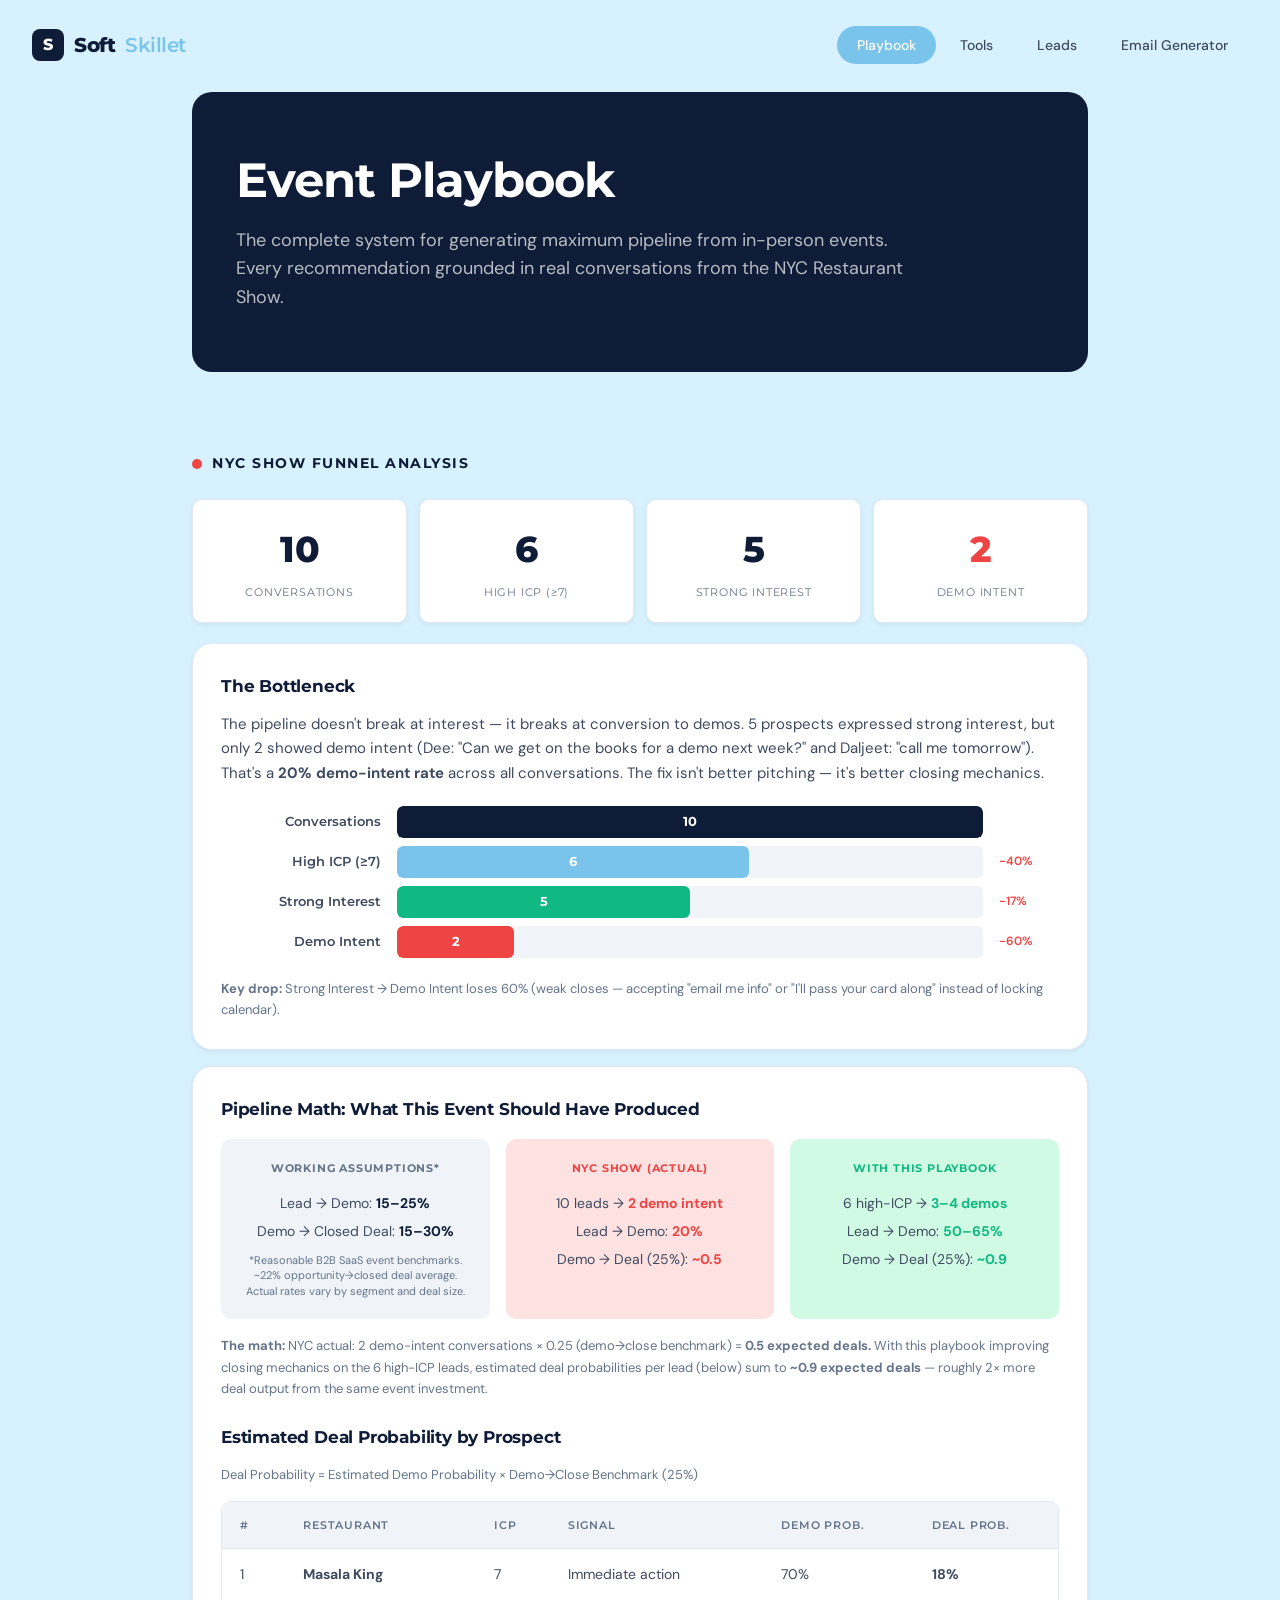
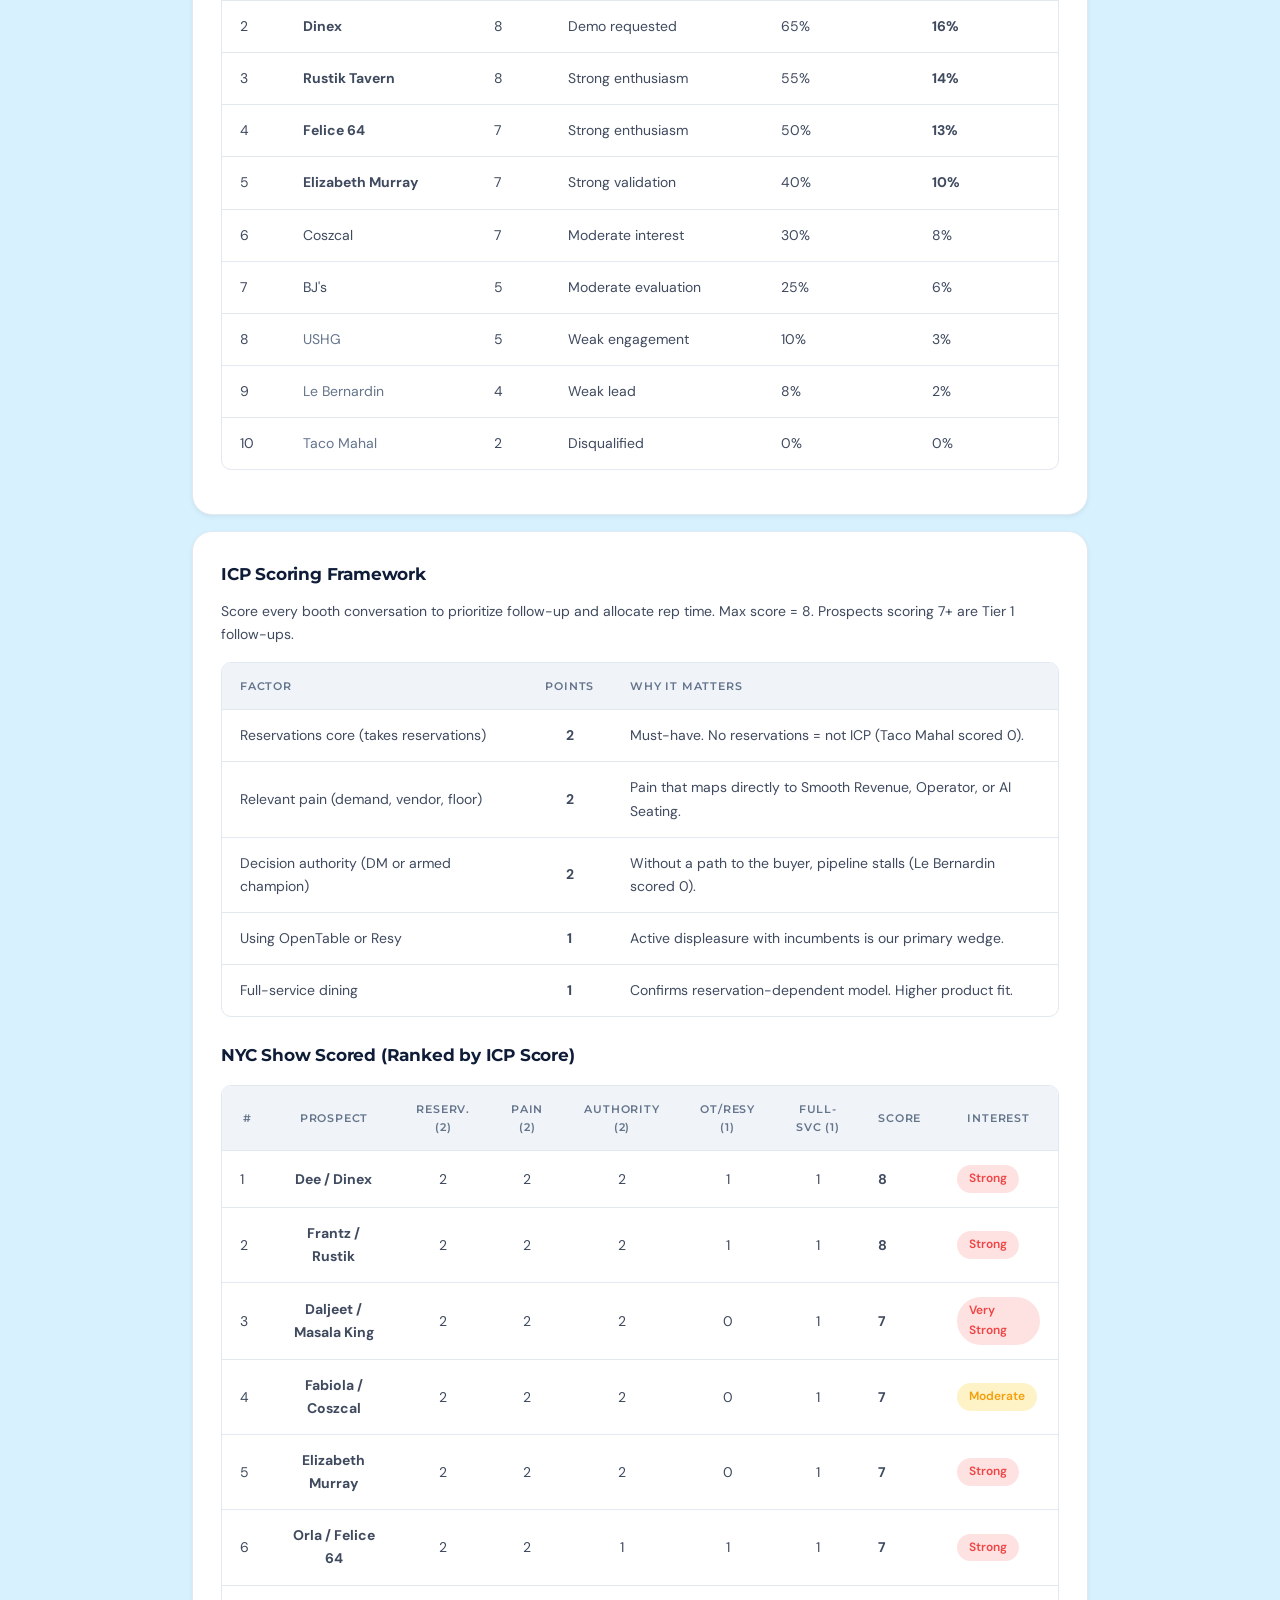
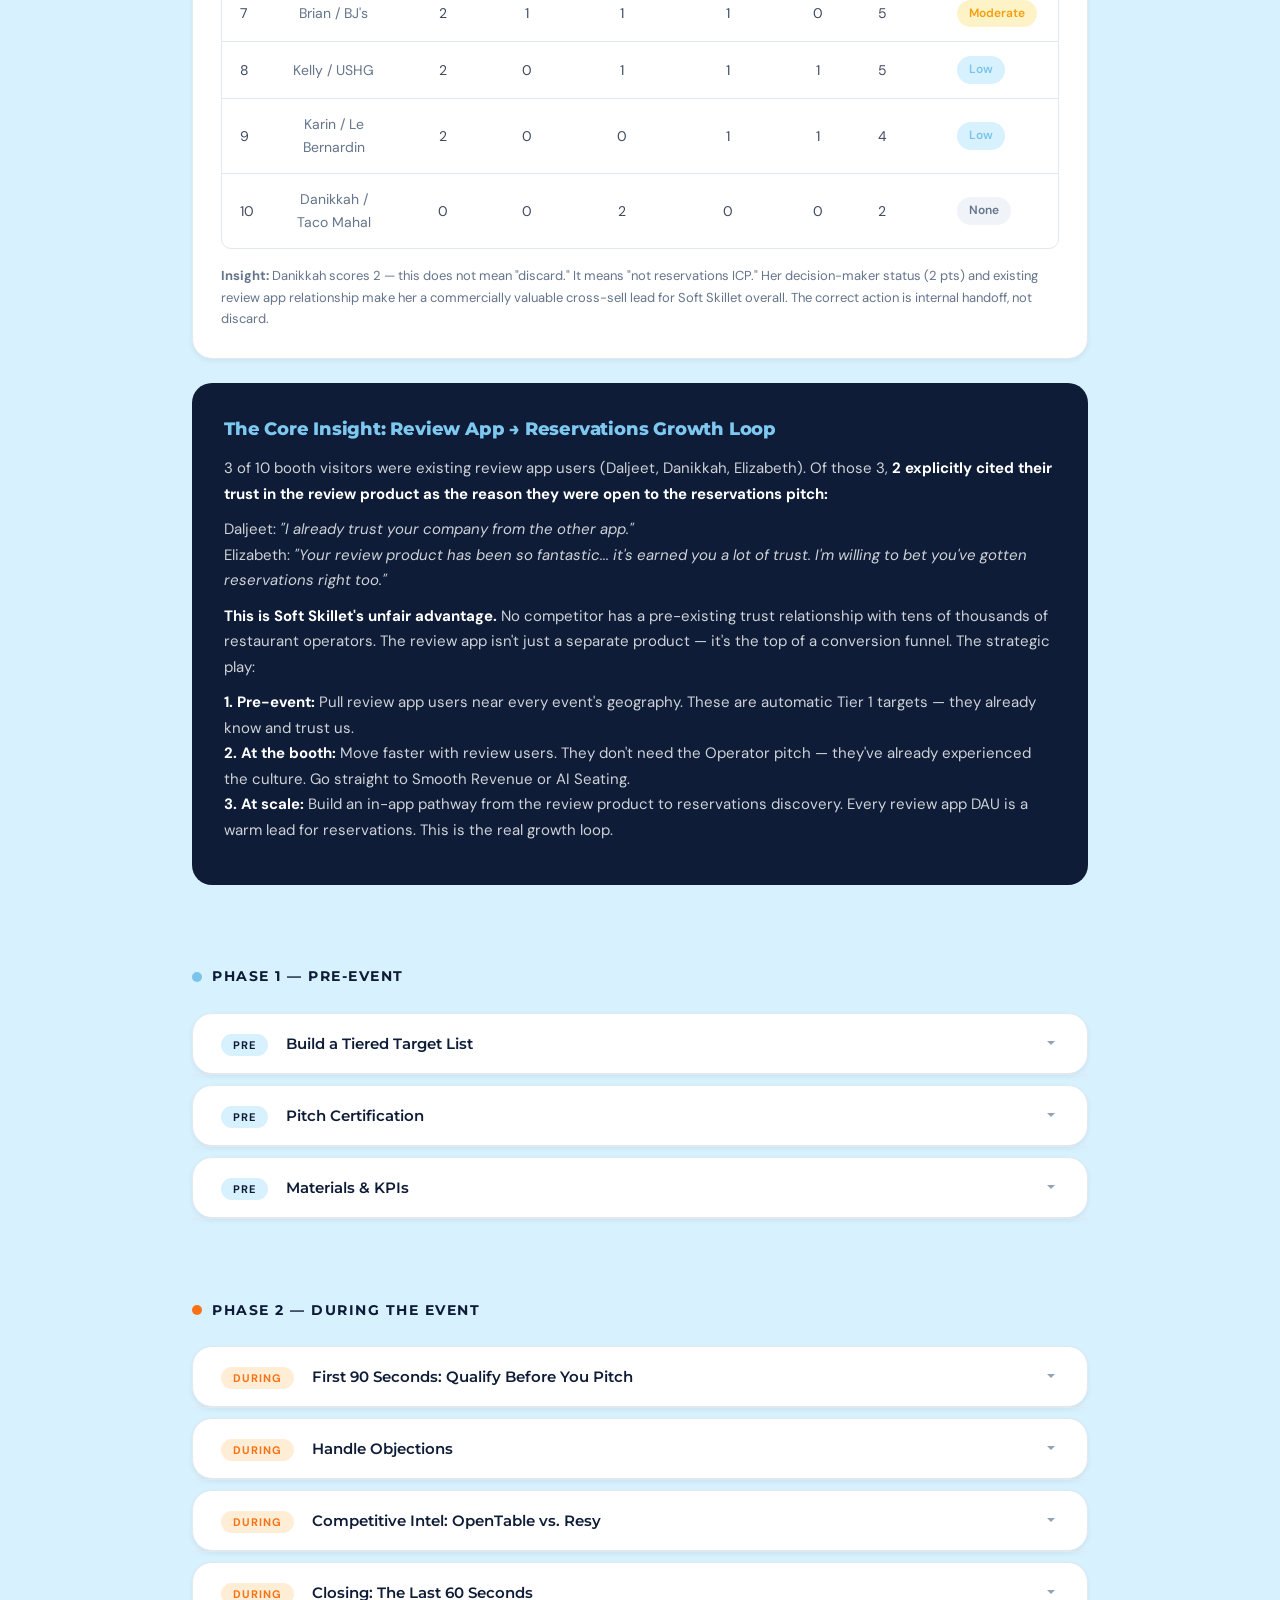
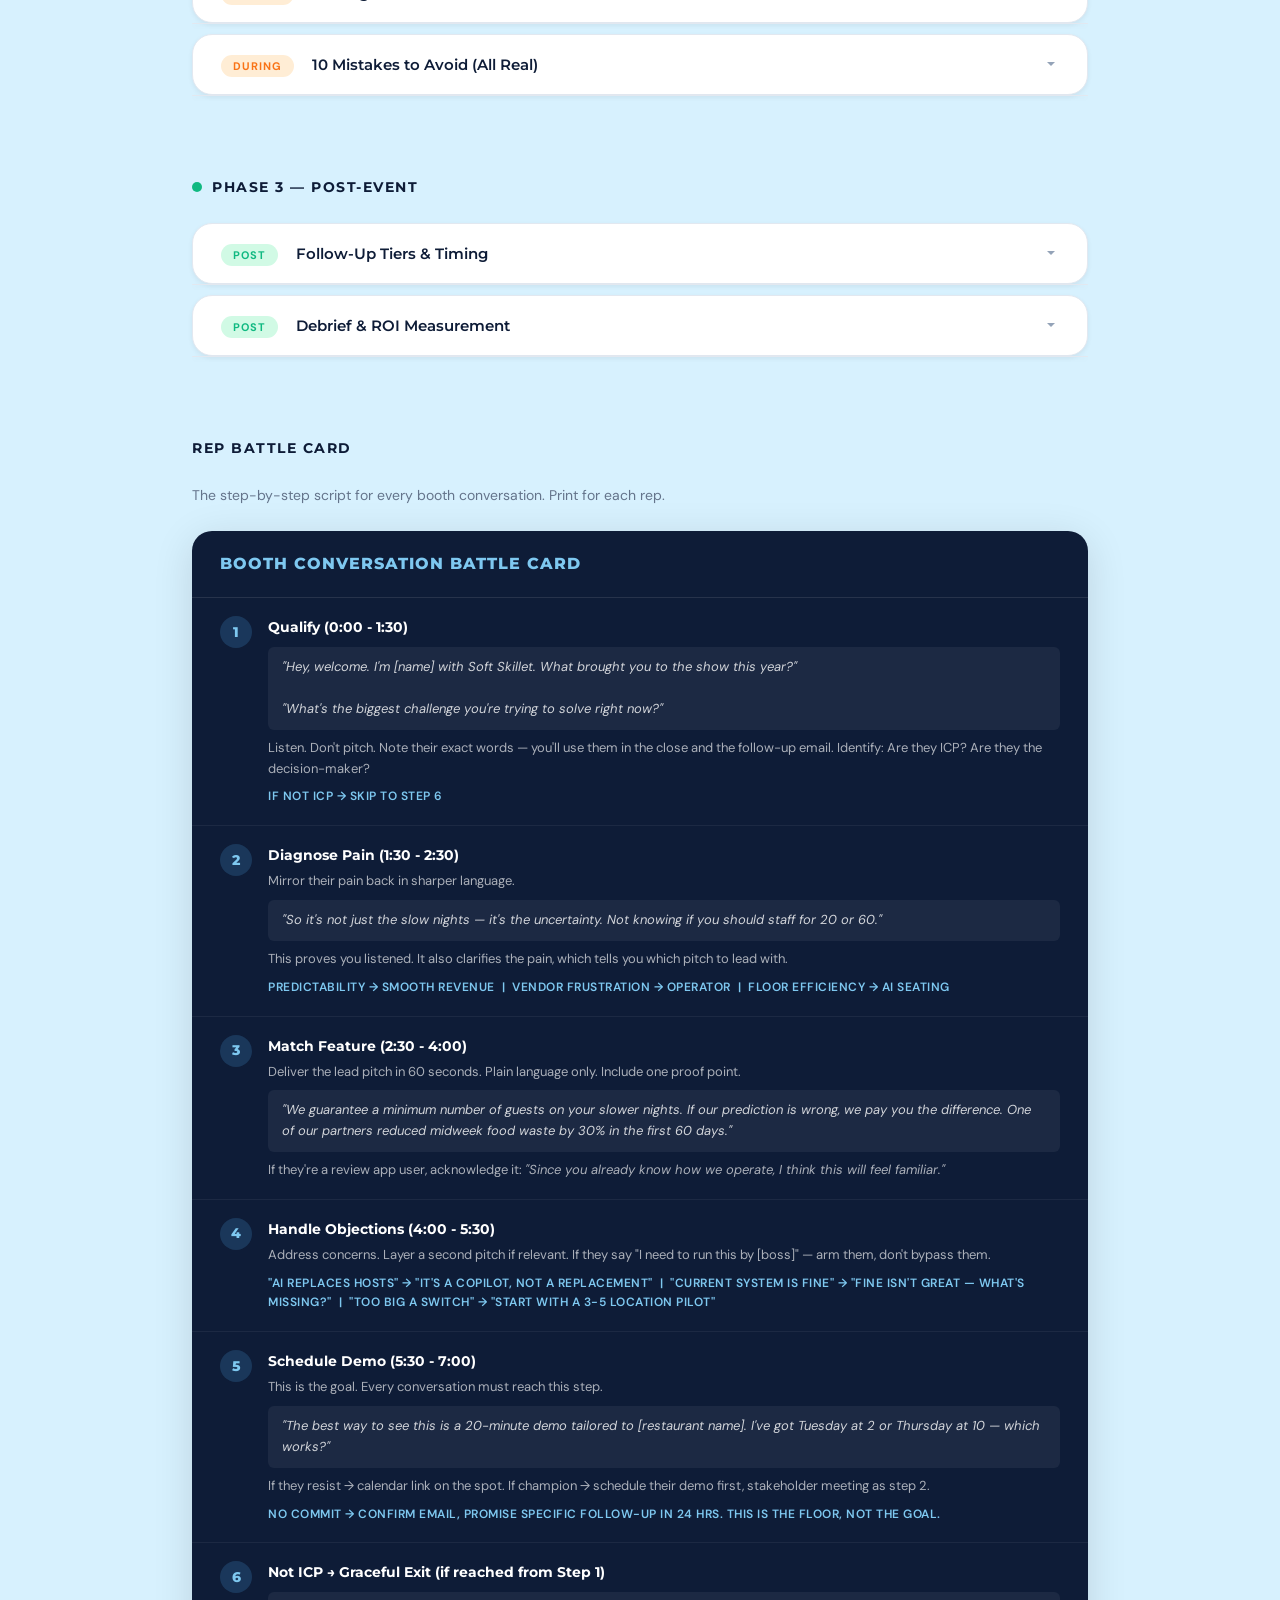
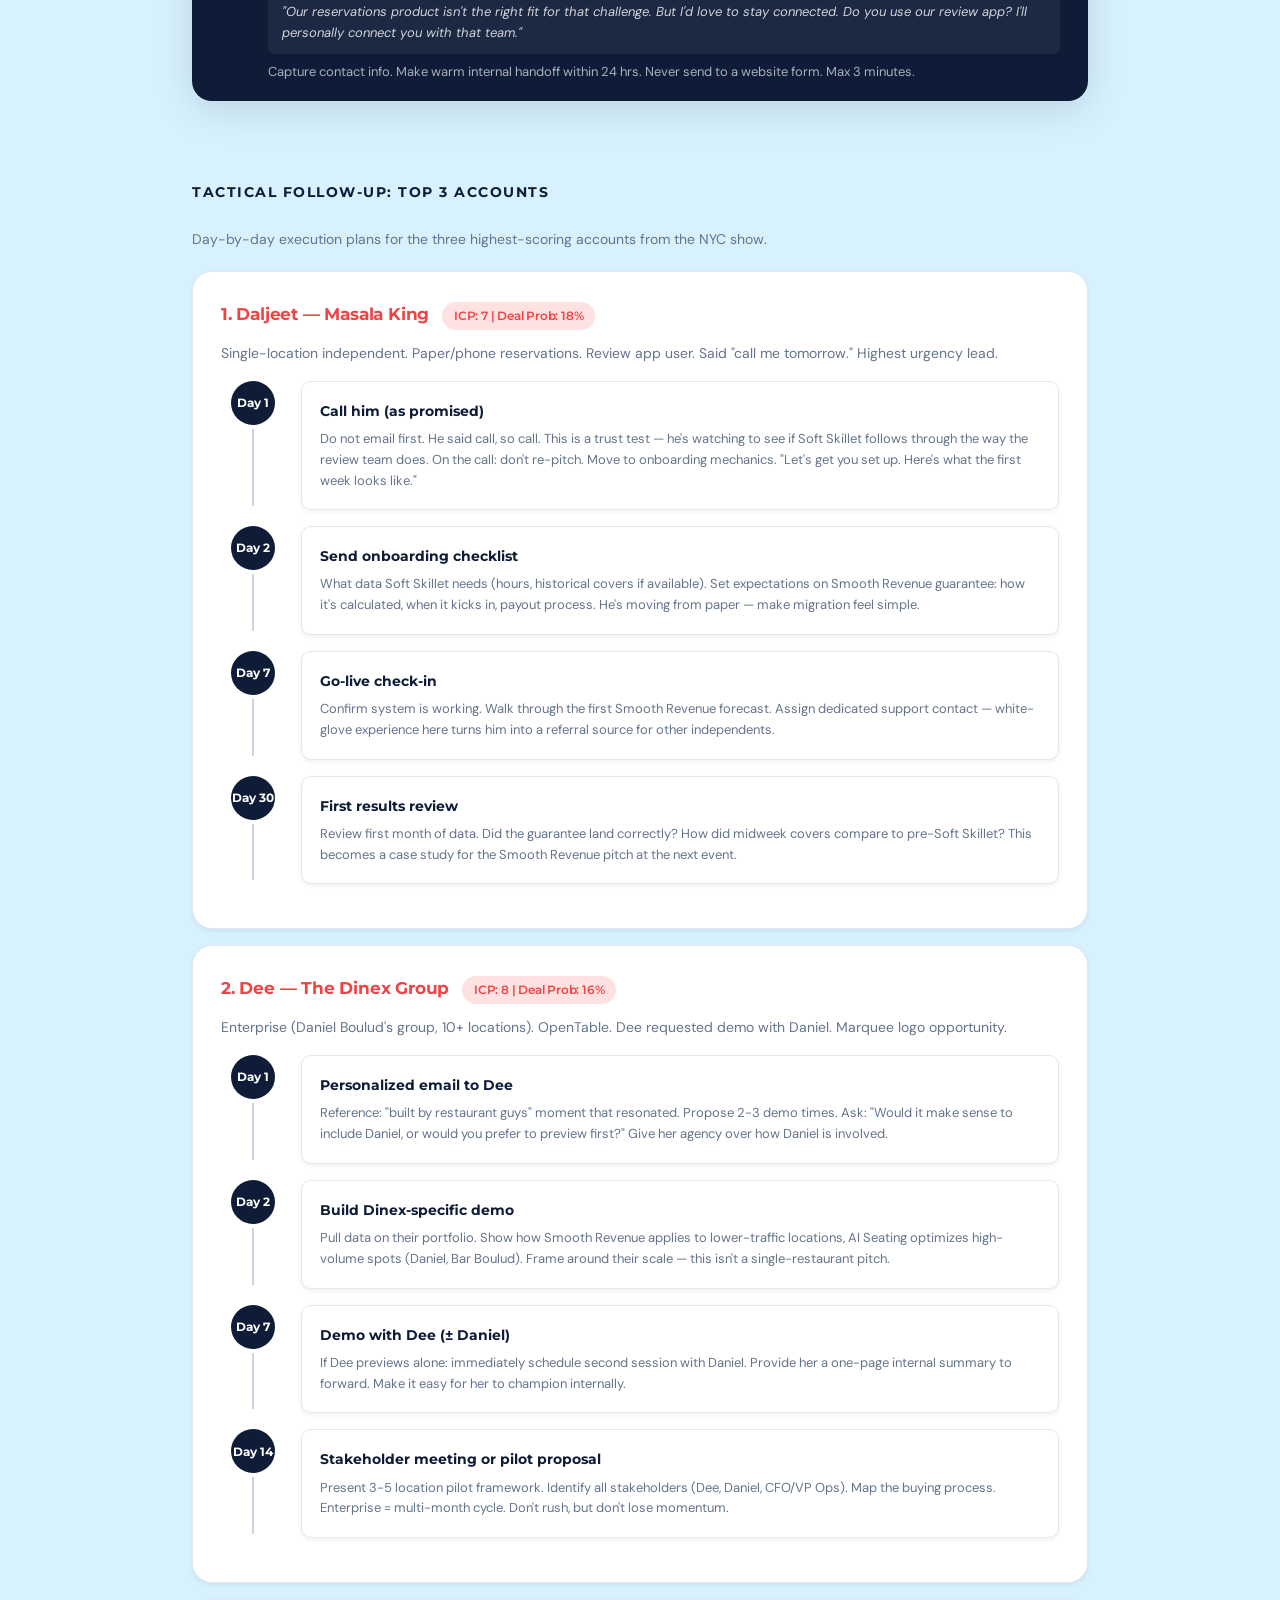
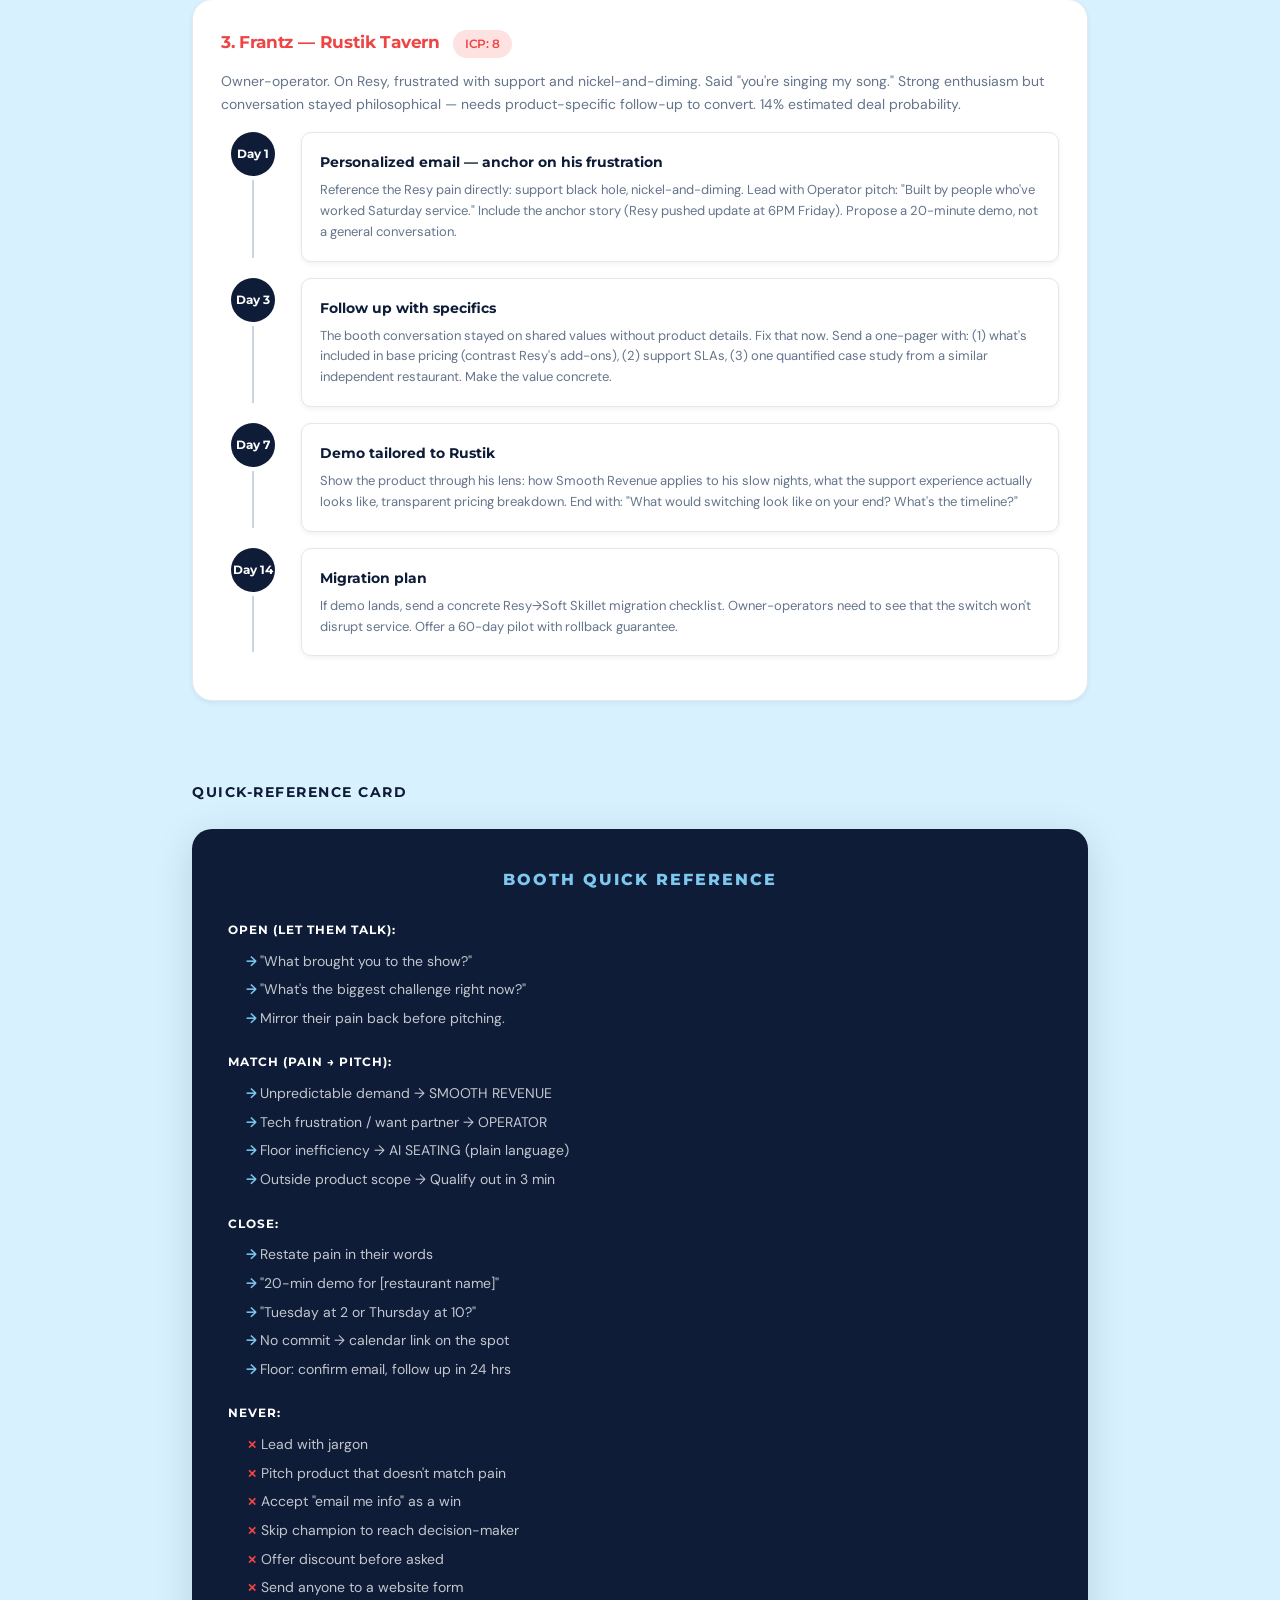
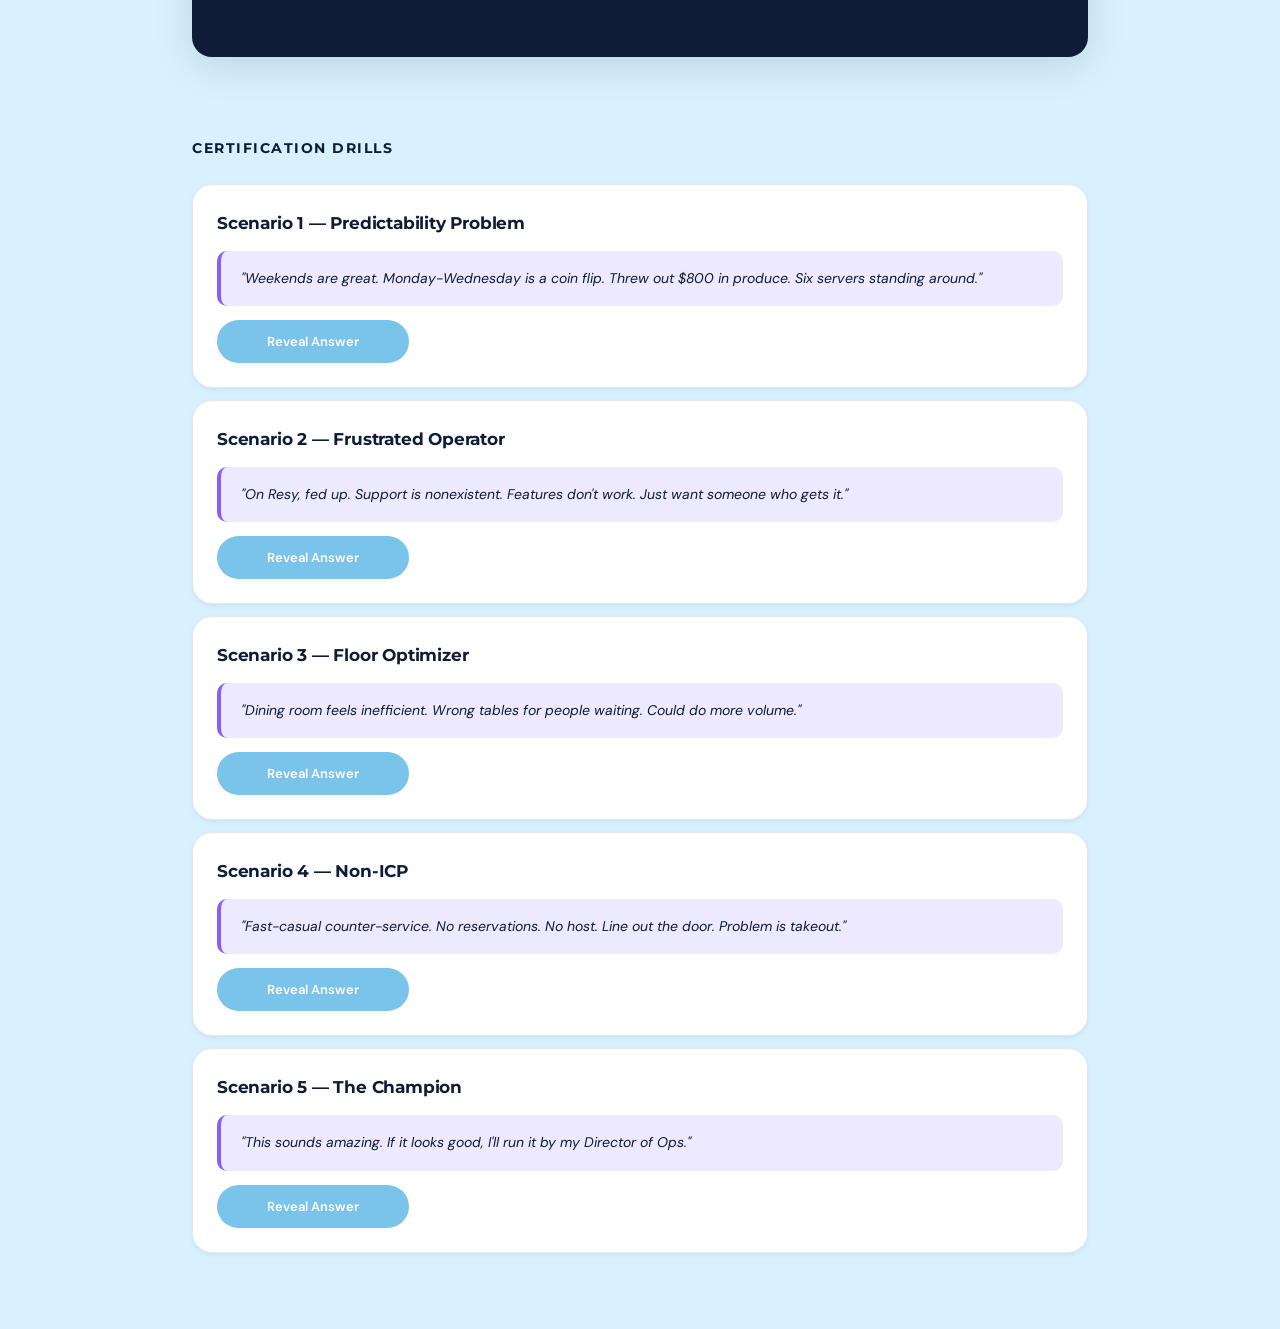
==== commit bc8e0e6f: "Align playbook with report: 5-factor ICP (max 8), updated funnel metrics, deal probability table, an" ====
--- a/playbook/index.html
+++ b/playbook/index.html
@@ -1038,24 +1038,21 @@
 
     <div class="metrics-row">
         <div class="metric-card"><div class="metric-value">10</div><div class="metric-label">Conversations</div></div>
-        <div class="metric-card"><div class="metric-value">7</div><div class="metric-label">ICP Match</div></div>
-        <div class="metric-card"><div class="metric-value">6</div><div class="metric-label">Strong Interest</div></div>
-        <div class="metric-card"><div class="metric-value">3</div><div class="metric-label">Demo-Ready*</div></div>
-        <div class="metric-card"><div class="metric-value" style="color:var(--red)">1</div><div class="metric-label">Demo Locked</div></div>
+        <div class="metric-card"><div class="metric-value">6</div><div class="metric-label">High ICP (≥7)</div></div>
+        <div class="metric-card"><div class="metric-value">5</div><div class="metric-label">Strong Interest</div></div>
+        <div class="metric-card"><div class="metric-value" style="color:var(--red)">2</div><div class="metric-label">Demo Intent</div></div>
     </div>
 
     <div class="card">
         <h3 style="margin-top:0">The Bottleneck</h3>
-        <p style="color:var(--text-secondary);font-size:15px;margin-bottom:16px">The pipeline doesn't break at interest — it breaks at conversion to scheduled demos. 6 prospects expressed strong interest. Only 1 left with a locked next step (Daljeet: "call me tomorrow"). That's a <strong>17% conversion rate from interest to demo.</strong> The fix isn't better pitching — it's better closing mechanics.</p>
-        <p style="color:var(--text-secondary);font-size:14px;margin-bottom:16px"><strong>*Demo-ready</strong> = prospect who (1) is ICP, (2) expressed clear interest in a specific product, and (3) could have been converted to a scheduled demo with better closing mechanics. The 3 demo-ready prospects: <strong>Dee</strong> (asked to bring Daniel into a demo), <strong>Daljeet</strong> (said "call me tomorrow"), and <strong>Orla</strong> (said the product was "amazing" but was let go with a vague next step).</p>
+        <p style="color:var(--text-secondary);font-size:15px;margin-bottom:16px">The pipeline doesn't break at interest — it breaks at conversion to demos. 5 prospects expressed strong interest, but only 2 showed demo intent (Dee: "Can we get on the books for a demo next week?" and Daljeet: "call me tomorrow"). That's a <strong>20% demo-intent rate</strong> across all conversations. The fix isn't better pitching — it's better closing mechanics.</p>
         <div class="funnel-bar-container">
             <div class="funnel-step"><div class="funnel-step-label">Conversations</div><div class="funnel-bar-track"><div class="funnel-bar-fill" style="width:100%;background:var(--navy)">10</div></div><div class="funnel-drop"></div></div>
-            <div class="funnel-step"><div class="funnel-step-label">ICP Match</div><div class="funnel-bar-track"><div class="funnel-bar-fill" style="width:70%;background:var(--blue-bright)">7</div></div><div class="funnel-drop">-30%</div></div>
-            <div class="funnel-step"><div class="funnel-step-label">Strong Interest</div><div class="funnel-bar-track"><div class="funnel-bar-fill" style="width:60%;background:var(--green)">6</div></div><div class="funnel-drop">-14%</div></div>
-            <div class="funnel-step"><div class="funnel-step-label">Demo-Ready</div><div class="funnel-bar-track"><div class="funnel-bar-fill" style="width:30%;background:var(--yellow)">3</div></div><div class="funnel-drop">-50%</div></div>
-            <div class="funnel-step"><div class="funnel-step-label">Demo Scheduled</div><div class="funnel-bar-track"><div class="funnel-bar-fill" style="width:10%;background:var(--red)">1</div></div><div class="funnel-drop">-67%</div></div>
-        </div>
-        <p style="color:var(--text-muted);font-size:13px"><strong>Key drops:</strong> Interest → Demo-Ready loses 50% (pitch sequencing issues — right product, wrong order). Demo-Ready → Scheduled loses 67% (weak closes — accepting "email me info" instead of locking calendar).</p>
+            <div class="funnel-step"><div class="funnel-step-label">High ICP (≥7)</div><div class="funnel-bar-track"><div class="funnel-bar-fill" style="width:60%;background:var(--blue-bright)">6</div></div><div class="funnel-drop">-40%</div></div>
+            <div class="funnel-step"><div class="funnel-step-label">Strong Interest</div><div class="funnel-bar-track"><div class="funnel-bar-fill" style="width:50%;background:var(--green)">5</div></div><div class="funnel-drop">-17%</div></div>
+            <div class="funnel-step"><div class="funnel-step-label">Demo Intent</div><div class="funnel-bar-track"><div class="funnel-bar-fill" style="width:20%;background:var(--red)">2</div></div><div class="funnel-drop">-60%</div></div>
+        </div>
+        <p style="color:var(--text-muted);font-size:13px"><strong>Key drop:</strong> Strong Interest → Demo Intent loses 60% (weak closes — accepting "email me info" or "I'll pass your card along" instead of locking calendar).</p>
     </div>
 
     <div class="card">
@@ -1064,61 +1061,75 @@
             <div style="background:var(--gray-50);border-radius:var(--radius-sm);padding:20px;text-align:center;">
                 <div style="font-family:'Montserrat',sans-serif;font-size:11px;font-weight:700;text-transform:uppercase;letter-spacing:0.8px;color:var(--text-muted);margin-bottom:12px;">Working Assumptions*</div>
                 <div style="font-size:14px;color:var(--text-secondary);line-height:2;">
-                    Lead → Demo: <strong style="color:var(--navy)">~20%</strong><br>
-                    Demo → Pilot: <strong style="color:var(--navy)">~25%</strong><br>
-                    Pilot → Deal: <strong style="color:var(--navy)">~40%</strong>
+                    Lead → Demo: <strong style="color:var(--navy)">15–25%</strong><br>
+                    Demo → Closed Deal: <strong style="color:var(--navy)">15–30%</strong>
                 </div>
-                <div style="font-size:11px;color:var(--text-muted);margin-top:8px;line-height:1.4;">*Reasonable SaaS event benchmarks based on typical restaurant-tech sales cycles. Actual rates vary by segment and deal size.</div>
+                <div style="font-size:11px;color:var(--text-muted);margin-top:8px;line-height:1.4;">*Reasonable B2B SaaS event benchmarks. ~22% opportunity→closed deal average. Actual rates vary by segment and deal size.</div>
             </div>
             <div style="background:var(--red-light);border-radius:var(--radius-sm);padding:20px;text-align:center;">
                 <div style="font-family:'Montserrat',sans-serif;font-size:11px;font-weight:700;text-transform:uppercase;letter-spacing:0.8px;color:var(--red);margin-bottom:12px;">NYC Show (Actual)</div>
                 <div style="font-size:14px;color:var(--text-secondary);line-height:2;">
-                    7 ICP leads → <strong style="color:var(--red)">1 demo</strong><br>
-                    Lead → Demo: <strong style="color:var(--red)">14%</strong><br>
-                    Expected deals: <strong style="color:var(--red)">~0.1</strong>*
+                    10 leads → <strong style="color:var(--red)">2 demo intent</strong><br>
+                    Lead → Demo: <strong style="color:var(--red)">20%</strong><br>
+                    Demo → Deal (25%): <strong style="color:var(--red)">~0.5</strong>
                 </div>
             </div>
             <div style="background:var(--green-light);border-radius:var(--radius-sm);padding:20px;text-align:center;">
                 <div style="font-family:'Montserrat',sans-serif;font-size:11px;font-weight:700;text-transform:uppercase;letter-spacing:0.8px;color:var(--green);margin-bottom:12px;">With This Playbook</div>
                 <div style="font-size:14px;color:var(--text-secondary);line-height:2;">
-                    7 ICP leads → <strong style="color:var(--green)">3-4 demos</strong><br>
-                    Lead → Demo: <strong style="color:var(--green)">40-50%</strong><br>
-                    Expected deals: <strong style="color:var(--green)">~0.3</strong>
+                    6 high-ICP → <strong style="color:var(--green)">3–4 demos</strong><br>
+                    Lead → Demo: <strong style="color:var(--green)">50–65%</strong><br>
+                    Demo → Deal (25%): <strong style="color:var(--green)">~0.9</strong>
                 </div>
             </div>
         </div>
-        <p style="color:var(--text-muted);font-size:13px;margin-top:8px"><strong>The math:</strong> With current benchmark conversion rates, 7 qualified leads should yield: 7 × 0.20 (lead→demo) × 0.25 (demo→pilot) × 0.40 (pilot→deal) = <strong>0.14 expected deals.</strong> With this playbook targeting 40–50% lead-to-demo conversion: 7 × 0.45 × 0.25 × 0.40 = <strong>0.32 expected deals</strong> — roughly 2–3× more expected deal output from the same event investment.</p>
+        <p style="color:var(--text-muted);font-size:13px;margin-top:8px"><strong>The math:</strong> NYC actual: 2 demo-intent conversations × 0.25 (demo→close benchmark) = <strong>0.5 expected deals.</strong> With this playbook improving closing mechanics on the 6 high-ICP leads, estimated deal probabilities per lead (below) sum to <strong>~0.9 expected deals</strong> — roughly 2× more deal output from the same event investment.</p>
+
+        <h3>Estimated Deal Probability by Prospect</h3>
+        <p style="color:var(--text-muted);font-size:13px;margin-bottom:12px">Deal Probability = Estimated Demo Probability × Demo→Close Benchmark (25%)</p>
+        <div class="table-wrap"><table>
+            <tr><th>#</th><th>Restaurant</th><th>ICP</th><th>Signal</th><th>Demo Prob.</th><th>Deal Prob.</th></tr>
+            <tr><td>1</td><td><strong>Masala King</strong></td><td>7</td><td>Immediate action</td><td>70%</td><td><strong>18%</strong></td></tr>
+            <tr><td>2</td><td><strong>Dinex</strong></td><td>8</td><td>Demo requested</td><td>65%</td><td><strong>16%</strong></td></tr>
+            <tr><td>3</td><td><strong>Rustik Tavern</strong></td><td>8</td><td>Strong enthusiasm</td><td>55%</td><td><strong>14%</strong></td></tr>
+            <tr><td>4</td><td><strong>Felice 64</strong></td><td>7</td><td>Strong enthusiasm</td><td>50%</td><td><strong>13%</strong></td></tr>
+            <tr><td>5</td><td><strong>Elizabeth Murray</strong></td><td>7</td><td>Strong validation</td><td>40%</td><td><strong>10%</strong></td></tr>
+            <tr><td>6</td><td>Coszcal</td><td>7</td><td>Moderate interest</td><td>30%</td><td>8%</td></tr>
+            <tr><td>7</td><td>BJ's</td><td>5</td><td>Moderate evaluation</td><td>25%</td><td>6%</td></tr>
+            <tr><td>8</td><td style="color:var(--text-muted)">USHG</td><td>5</td><td>Weak engagement</td><td>10%</td><td>3%</td></tr>
+            <tr><td>9</td><td style="color:var(--text-muted)">Le Bernardin</td><td>4</td><td>Weak lead</td><td>8%</td><td>2%</td></tr>
+            <tr><td>10</td><td style="color:var(--text-muted)">Taco Mahal</td><td>2</td><td>Disqualified</td><td>0%</td><td>0%</td></tr>
+        </table></div>
     </div>
 
     <!-- ICP SCORING -->
     <div class="card">
         <h3 style="margin-top:0">ICP Scoring Framework</h3>
-        <p style="color:var(--text-secondary);font-size:14px;margin-bottom:16px">Score every booth conversation to prioritize follow-up and allocate rep time. Prospects scoring 7+ are Tier 1 follow-ups.</p>
+        <p style="color:var(--text-secondary);font-size:14px;margin-bottom:16px">Score every booth conversation to prioritize follow-up and allocate rep time. Max score = 8. Prospects scoring 7+ are Tier 1 follow-ups.</p>
         <div class="table-wrap"><table>
             <tr><th>Factor</th><th>Points</th><th>Why It Matters</th></tr>
-            <tr><td>Takes reservations (full-service dining)</td><td style="text-align:center"><strong>2</strong></td><td>Must-have. No reservations = not ICP (Danikkah scored 0).</td></tr>
-            <tr><td>Currently on OpenTable or Resy</td><td style="text-align:center"><strong>2</strong></td><td>Active displeasure with incumbents is our primary wedge.</td></tr>
-            <tr><td>Decision-maker or armed champion present</td><td style="text-align:center"><strong>2</strong></td><td>Without a path to the buyer, pipeline stalls (Karin scored 0).</td></tr>
-            <tr><td>Existing Soft Skillet relationship (review app)</td><td style="text-align:center"><strong>2</strong></td><td>Pre-built trust. 2 of 3 review users cited it as reason to consider. This is our unfair advantage.</td></tr>
-            <tr><td>Demand volatility pain (slow nights)</td><td style="text-align:center"><strong>1</strong></td><td>Direct Smooth Revenue fit — highest-converting pitch.</td></tr>
-            <tr><td>Multi-location (2+)</td><td style="text-align:center"><strong>1</strong></td><td>Higher deal value. Enterprise accounts justify more rep time.</td></tr>
+            <tr><td>Reservations core (takes reservations)</td><td style="text-align:center"><strong>2</strong></td><td>Must-have. No reservations = not ICP (Taco Mahal scored 0).</td></tr>
+            <tr><td>Relevant pain (demand, vendor, floor)</td><td style="text-align:center"><strong>2</strong></td><td>Pain that maps directly to Smooth Revenue, Operator, or AI Seating.</td></tr>
+            <tr><td>Decision authority (DM or armed champion)</td><td style="text-align:center"><strong>2</strong></td><td>Without a path to the buyer, pipeline stalls (Le Bernardin scored 0).</td></tr>
+            <tr><td>Using OpenTable or Resy</td><td style="text-align:center"><strong>1</strong></td><td>Active displeasure with incumbents is our primary wedge.</td></tr>
+            <tr><td>Full-service dining</td><td style="text-align:center"><strong>1</strong></td><td>Confirms reservation-dependent model. Higher product fit.</td></tr>
         </table></div>
 
-        <h3>NYC Show Scored</h3>
+        <h3>NYC Show Scored (Ranked by ICP Score)</h3>
         <div class="table-wrap"><table class="icp-score-table">
-            <tr><th>Prospect</th><th>Reserv.</th><th>OT/Resy</th><th>DM Path</th><th>Review App</th><th>Volatility</th><th>Multi-Loc</th><th>Score</th><th>Tier</th></tr>
-            <tr><td><strong>Dee / Dinex</strong></td><td>2</td><td>2</td><td>2</td><td>0</td><td>0</td><td>1</td><td><strong>7</strong></td><td><span class="badge badge-hot">Tier 1</span></td></tr>
-            <tr><td><strong>Brian / BJ's</strong></td><td>2</td><td>2</td><td>2</td><td>0</td><td>0</td><td>1</td><td><strong>7</strong></td><td><span class="badge badge-hot">Tier 1</span></td></tr>
-            <tr><td><strong>Daljeet / Masala King</strong></td><td>2</td><td>0</td><td>2</td><td>2</td><td>1</td><td>0</td><td><strong>7</strong></td><td><span class="badge badge-hot">Tier 1</span></td></tr>
-            <tr><td><strong>Elizabeth Murray</strong></td><td>2</td><td>0</td><td>1</td><td>2</td><td>1</td><td>1</td><td><strong>7</strong></td><td><span class="badge badge-hot">Tier 1</span></td></tr>
-            <tr><td><strong>Frantz / Rustik</strong></td><td>2</td><td>2</td><td>1</td><td>0</td><td>0</td><td>0</td><td><strong>5</strong></td><td><span class="badge badge-warm">Tier 2</span></td></tr>
-            <tr><td><strong>Orla / Felice 64</strong></td><td>2</td><td>2</td><td>1</td><td>0</td><td>0</td><td>0</td><td><strong>5</strong></td><td><span class="badge badge-warm">Tier 2</span></td></tr>
-            <tr><td><strong>Fabiola / Coszcal</strong></td><td>2</td><td>0</td><td>2</td><td>0</td><td>0</td><td>0</td><td><strong>4</strong></td><td><span class="badge badge-warm">Tier 2</span></td></tr>
-            <tr><td style="color:var(--text-muted)">Kelly / USHG</td><td>2</td><td>2</td><td>0</td><td>0</td><td>0</td><td>1</td><td>5</td><td><span class="badge badge-cool">Pain ≠ product</span></td></tr>
-            <tr><td style="color:var(--text-muted)">Karin / Le Bernardin</td><td>2</td><td>2</td><td>0</td><td>0</td><td>0</td><td>1</td><td>5</td><td><span class="badge badge-cool">Wrong person</span></td></tr>
-            <tr><td style="color:var(--text-muted)">Danikkah / Taco Mahal</td><td>0</td><td>0</td><td>2</td><td>2</td><td>0</td><td>0</td><td>4</td><td><span class="badge badge-no">Not ICP</span></td></tr>
+            <tr><th>#</th><th>Prospect</th><th>Reserv. (2)</th><th>Pain (2)</th><th>Authority (2)</th><th>OT/Resy (1)</th><th>Full-Svc (1)</th><th>Score</th><th>Interest</th></tr>
+            <tr><td>1</td><td><strong>Dee / Dinex</strong></td><td>2</td><td>2</td><td>2</td><td>1</td><td>1</td><td><strong>8</strong></td><td><span class="badge badge-hot">Strong</span></td></tr>
+            <tr><td>2</td><td><strong>Frantz / Rustik</strong></td><td>2</td><td>2</td><td>2</td><td>1</td><td>1</td><td><strong>8</strong></td><td><span class="badge badge-hot">Strong</span></td></tr>
+            <tr><td>3</td><td><strong>Daljeet / Masala King</strong></td><td>2</td><td>2</td><td>2</td><td>0</td><td>1</td><td><strong>7</strong></td><td><span class="badge badge-hot">Very Strong</span></td></tr>
+            <tr><td>4</td><td><strong>Fabiola / Coszcal</strong></td><td>2</td><td>2</td><td>2</td><td>0</td><td>1</td><td><strong>7</strong></td><td><span class="badge badge-warm">Moderate</span></td></tr>
+            <tr><td>5</td><td><strong>Elizabeth Murray</strong></td><td>2</td><td>2</td><td>2</td><td>0</td><td>1</td><td><strong>7</strong></td><td><span class="badge badge-hot">Strong</span></td></tr>
+            <tr><td>6</td><td><strong>Orla / Felice 64</strong></td><td>2</td><td>2</td><td>1</td><td>1</td><td>1</td><td><strong>7</strong></td><td><span class="badge badge-hot">Strong</span></td></tr>
+            <tr><td>7</td><td style="color:var(--text-muted)">Brian / BJ's</td><td>2</td><td>1</td><td>1</td><td>1</td><td>0</td><td>5</td><td><span class="badge badge-warm">Moderate</span></td></tr>
+            <tr><td>8</td><td style="color:var(--text-muted)">Kelly / USHG</td><td>2</td><td>0</td><td>1</td><td>1</td><td>1</td><td>5</td><td><span class="badge badge-cool">Low</span></td></tr>
+            <tr><td>9</td><td style="color:var(--text-muted)">Karin / Le Bernardin</td><td>2</td><td>0</td><td>0</td><td>1</td><td>1</td><td>4</td><td><span class="badge badge-cool">Low</span></td></tr>
+            <tr><td>10</td><td style="color:var(--text-muted)">Danikkah / Taco Mahal</td><td>0</td><td>0</td><td>2</td><td>0</td><td>0</td><td>2</td><td><span class="badge badge-no">None</span></td></tr>
         </table></div>
-        <p style="color:var(--text-muted);font-size:13px;margin-top:12px"><strong>Insight:</strong> Danikkah's 4 points does not mean "reservations ICP" — it means "commercially valuable lead for Soft Skillet overall." Her review app relationship (2 pts) and decision-maker status (2 pts) make her a high-value cross-sell lead. The score correctly flags her for internal handoff, not discard. This is by design: the framework scores company-wide value, not just reservations fit.</p>
+        <p style="color:var(--text-muted);font-size:13px;margin-top:12px"><strong>Insight:</strong> Danikkah scores 2 — this does not mean "discard." It means "not reservations ICP." Her decision-maker status (2 pts) and existing review app relationship make her a commercially valuable cross-sell lead for Soft Skillet overall. The correct action is internal handoff, not discard.</p>
     </div>
 
     <!-- GROWTH LOOP INSIGHT -->
@@ -1356,8 +1367,8 @@
             <p><strong>60-minute debrief within 48 hours.</strong> Pipeline review → Pitch effectiveness → Rep coaching → Process improvements.</p>
             <div class="table-wrap"><table>
                 <tr><th>Metric</th><th>NYC Baseline</th><th>Target</th></tr>
-                <tr><td>Demo conversion rate</td><td>~20%</td><td>40-50%</td></tr>
-                <tr><td>Hot leads</td><td>2</td><td>4-6</td></tr>
+                <tr><td>Demo intent rate</td><td>20%</td><td>50-65%</td></tr>
+                <tr><td>High-ICP leads (≥7)</td><td>6</td><td>6+</td></tr>
                 <tr><td>Non-ICP time wasted</td><td>~20 min</td><td>&lt;10 min</td></tr>
                 <tr><td>Cross-sell capture</td><td>0%</td><td>100%</td></tr>
             </table></div>
@@ -1430,7 +1441,7 @@
     <p style="color:var(--text-muted);font-size:14px;margin-bottom:20px">Day-by-day execution plans for the three highest-scoring accounts from the NYC show.</p>
 
     <div class="card">
-        <h3 style="margin-top:0;color:var(--red)">1. Daljeet Masala — Masala King <span class="badge badge-hot" style="margin-left:8px">ICP: 7</span></h3>
+        <h3 style="margin-top:0;color:var(--red)">1. Daljeet — Masala King <span class="badge badge-hot" style="margin-left:8px">ICP: 7 | Deal Prob: 18%</span></h3>
         <p style="color:var(--text-muted);font-size:14px;margin-bottom:16px">Single-location independent. Paper/phone reservations. Review app user. Said "call me tomorrow." Highest urgency lead.</p>
         <div class="timeline-step"><div class="timeline-marker"><div class="timeline-day">Day 1</div><div class="timeline-line"></div></div><div class="timeline-content"><h4>Call him (as promised)</h4><p>Do not email first. He said call, so call. This is a trust test — he's watching to see if Soft Skillet follows through the way the review team does. On the call: don't re-pitch. Move to onboarding mechanics. "Let's get you set up. Here's what the first week looks like."</p></div></div>
         <div class="timeline-step"><div class="timeline-marker"><div class="timeline-day">Day 2</div><div class="timeline-line"></div></div><div class="timeline-content"><h4>Send onboarding checklist</h4><p>What data Soft Skillet needs (hours, historical covers if available). Set expectations on Smooth Revenue guarantee: how it's calculated, when it kicks in, payout process. He's moving from paper — make migration feel simple.</p></div></div>
@@ -1439,7 +1450,7 @@
     </div>
 
     <div class="card">
-        <h3 style="margin-top:0;color:var(--red)">2. Dee Inthamat — The Dinex Group <span class="badge badge-hot" style="margin-left:8px">ICP: 7</span></h3>
+        <h3 style="margin-top:0;color:var(--red)">2. Dee — The Dinex Group <span class="badge badge-hot" style="margin-left:8px">ICP: 8 | Deal Prob: 16%</span></h3>
         <p style="color:var(--text-muted);font-size:14px;margin-bottom:16px">Enterprise (Daniel Boulud's group, 10+ locations). OpenTable. Dee requested demo with Daniel. Marquee logo opportunity.</p>
         <div class="timeline-step"><div class="timeline-marker"><div class="timeline-day">Day 1</div><div class="timeline-line"></div></div><div class="timeline-content"><h4>Personalized email to Dee</h4><p>Reference: "built by restaurant guys" moment that resonated. Propose 2-3 demo times. Ask: "Would it make sense to include Daniel, or would you prefer to preview first?" Give her agency over how Daniel is involved.</p></div></div>
         <div class="timeline-step"><div class="timeline-marker"><div class="timeline-day">Day 2</div><div class="timeline-line"></div></div><div class="timeline-content"><h4>Build Dinex-specific demo</h4><p>Pull data on their portfolio. Show how Smooth Revenue applies to lower-traffic locations, AI Seating optimizes high-volume spots (Daniel, Bar Boulud). Frame around their scale — this isn't a single-restaurant pitch.</p></div></div>
@@ -1448,12 +1459,12 @@
     </div>
 
     <div class="card">
-        <h3 style="margin-top:0;color:var(--red)">3. Brian Krakower — BJ's Restaurant & Brewhouse <span class="badge badge-hot" style="margin-left:8px">ICP: 7</span></h3>
-        <p style="color:var(--text-muted);font-size:14px;margin-bottom:16px">~200-location chain. CIO. Resy. Referred by Maria Chen (existing champion). <strong>I selected Brian not because he showed the strongest near-term conversion signal</strong> — Orla was more enthusiastic — <strong>but because a 200-location chain represents the single highest-value account in this pipeline.</strong> Even at a lower conversion probability, the expected value justifies top-3 prioritization and a longer, partnership-first sales motion.</p>
-        <div class="timeline-step"><div class="timeline-marker"><div class="timeline-day">Day 1</div><div class="timeline-line"></div></div><div class="timeline-content"><h4>Reframe email — lead with partnership, not features</h4><p>Do NOT lead with AI Seating. Lead with what Brian asked for: trust and support. "Maria's been an incredible partner for us. I'd love to show you why." Propose a partnership conversation, not a product demo. Do NOT mention discounts.</p></div></div>
-        <div class="timeline-step"><div class="timeline-marker"><div class="timeline-day">Day 3</div><div class="timeline-line"></div></div><div class="timeline-content"><h4>Activate the Maria Chen reference</h4><p>Ask Maria if she'd be willing to have a brief call with Brian. A peer reference from someone he already trusts is more powerful than any demo. Send Brian a one-pager addressing his AI concern: "how AI Seating works alongside hosts, not instead of them."</p></div></div>
-        <div class="timeline-step"><div class="timeline-marker"><div class="timeline-day">Day 7</div><div class="timeline-line"></div></div><div class="timeline-content"><h4>Partnership conversation (30 min)</h4><p>Not a product demo. Let Brian ask about support SLAs, implementation, account management. This is the conversation he wanted at the booth but didn't get. End with: "What would the evaluation process look like on your end?"</p></div></div>
-        <div class="timeline-step"><div class="timeline-marker"><div class="timeline-day">Day 14</div><div class="timeline-line"></div></div><div class="timeline-content"><h4>Pilot proposal</h4><p>3-5 locations, 60 days, real data. Map internal stakeholders (CIO → VPs → Regional Directors → GMs). Enterprise buying process — Brian has budget authority but needs ops buy-in for rollout.</p></div></div>
+        <h3 style="margin-top:0;color:var(--red)">3. Frantz — Rustik Tavern <span class="badge badge-hot" style="margin-left:8px">ICP: 8</span></h3>
+        <p style="color:var(--text-muted);font-size:14px;margin-bottom:16px">Owner-operator. On Resy, frustrated with support and nickel-and-diming. Said "you're singing my song." Strong enthusiasm but conversation stayed philosophical — needs product-specific follow-up to convert. 14% estimated deal probability.</p>
+        <div class="timeline-step"><div class="timeline-marker"><div class="timeline-day">Day 1</div><div class="timeline-line"></div></div><div class="timeline-content"><h4>Personalized email — anchor on his frustration</h4><p>Reference the Resy pain directly: support black hole, nickel-and-diming. Lead with Operator pitch: "Built by people who've worked Saturday service." Include the anchor story (Resy pushed update at 6PM Friday). Propose a 20-minute demo, not a general conversation.</p></div></div>
+        <div class="timeline-step"><div class="timeline-marker"><div class="timeline-day">Day 3</div><div class="timeline-line"></div></div><div class="timeline-content"><h4>Follow up with specifics</h4><p>The booth conversation stayed on shared values without product details. Fix that now. Send a one-pager with: (1) what's included in base pricing (contrast Resy's add-ons), (2) support SLAs, (3) one quantified case study from a similar independent restaurant. Make the value concrete.</p></div></div>
+        <div class="timeline-step"><div class="timeline-marker"><div class="timeline-day">Day 7</div><div class="timeline-line"></div></div><div class="timeline-content"><h4>Demo tailored to Rustik</h4><p>Show the product through his lens: how Smooth Revenue applies to his slow nights, what the support experience actually looks like, transparent pricing breakdown. End with: "What would switching look like on your end? What's the timeline?"</p></div></div>
+        <div class="timeline-step"><div class="timeline-marker"><div class="timeline-day">Day 14</div><div class="timeline-line"></div></div><div class="timeline-content"><h4>Migration plan</h4><p>If demo lands, send a concrete Resy→Soft Skillet migration checklist. Owner-operators need to see that the switch won't disrupt service. Offer a 60-day pilot with rollback guarantee.</p></div></div>
     </div>
 
     <!-- QUICK REF -->
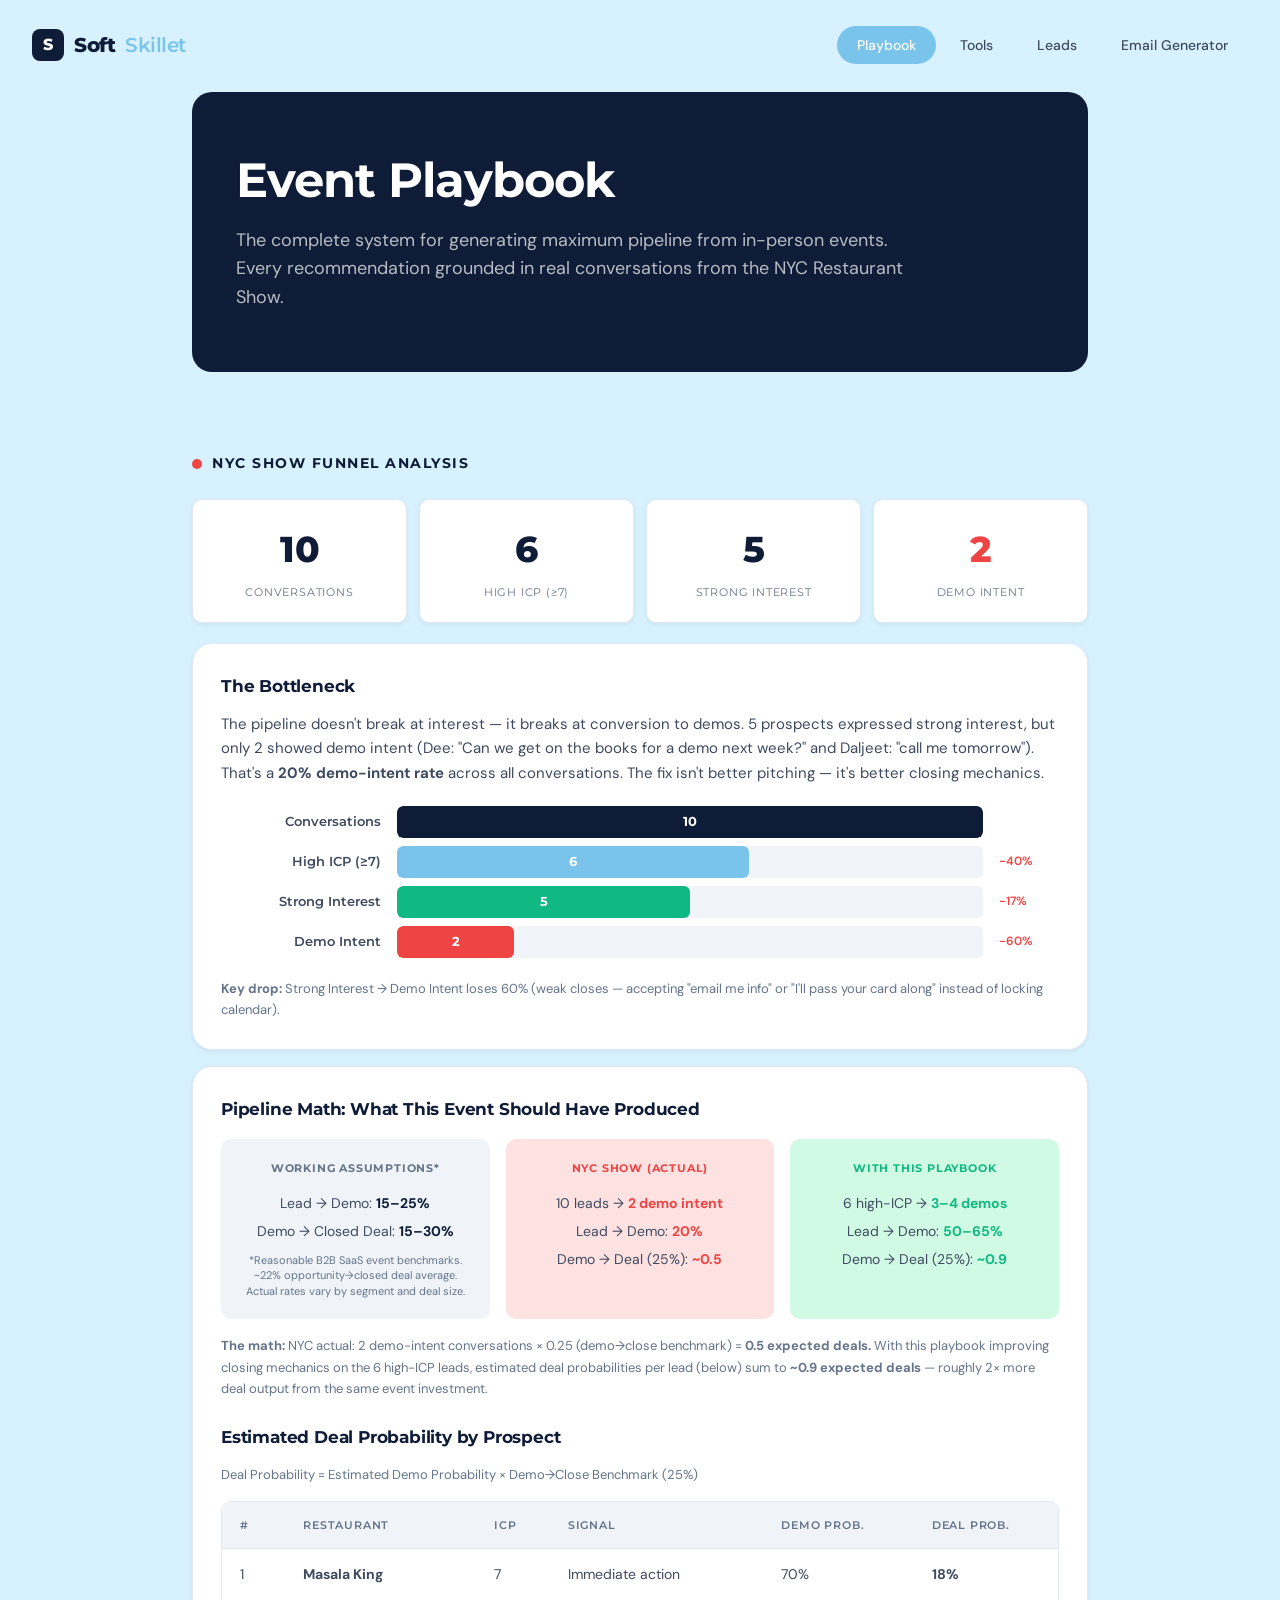
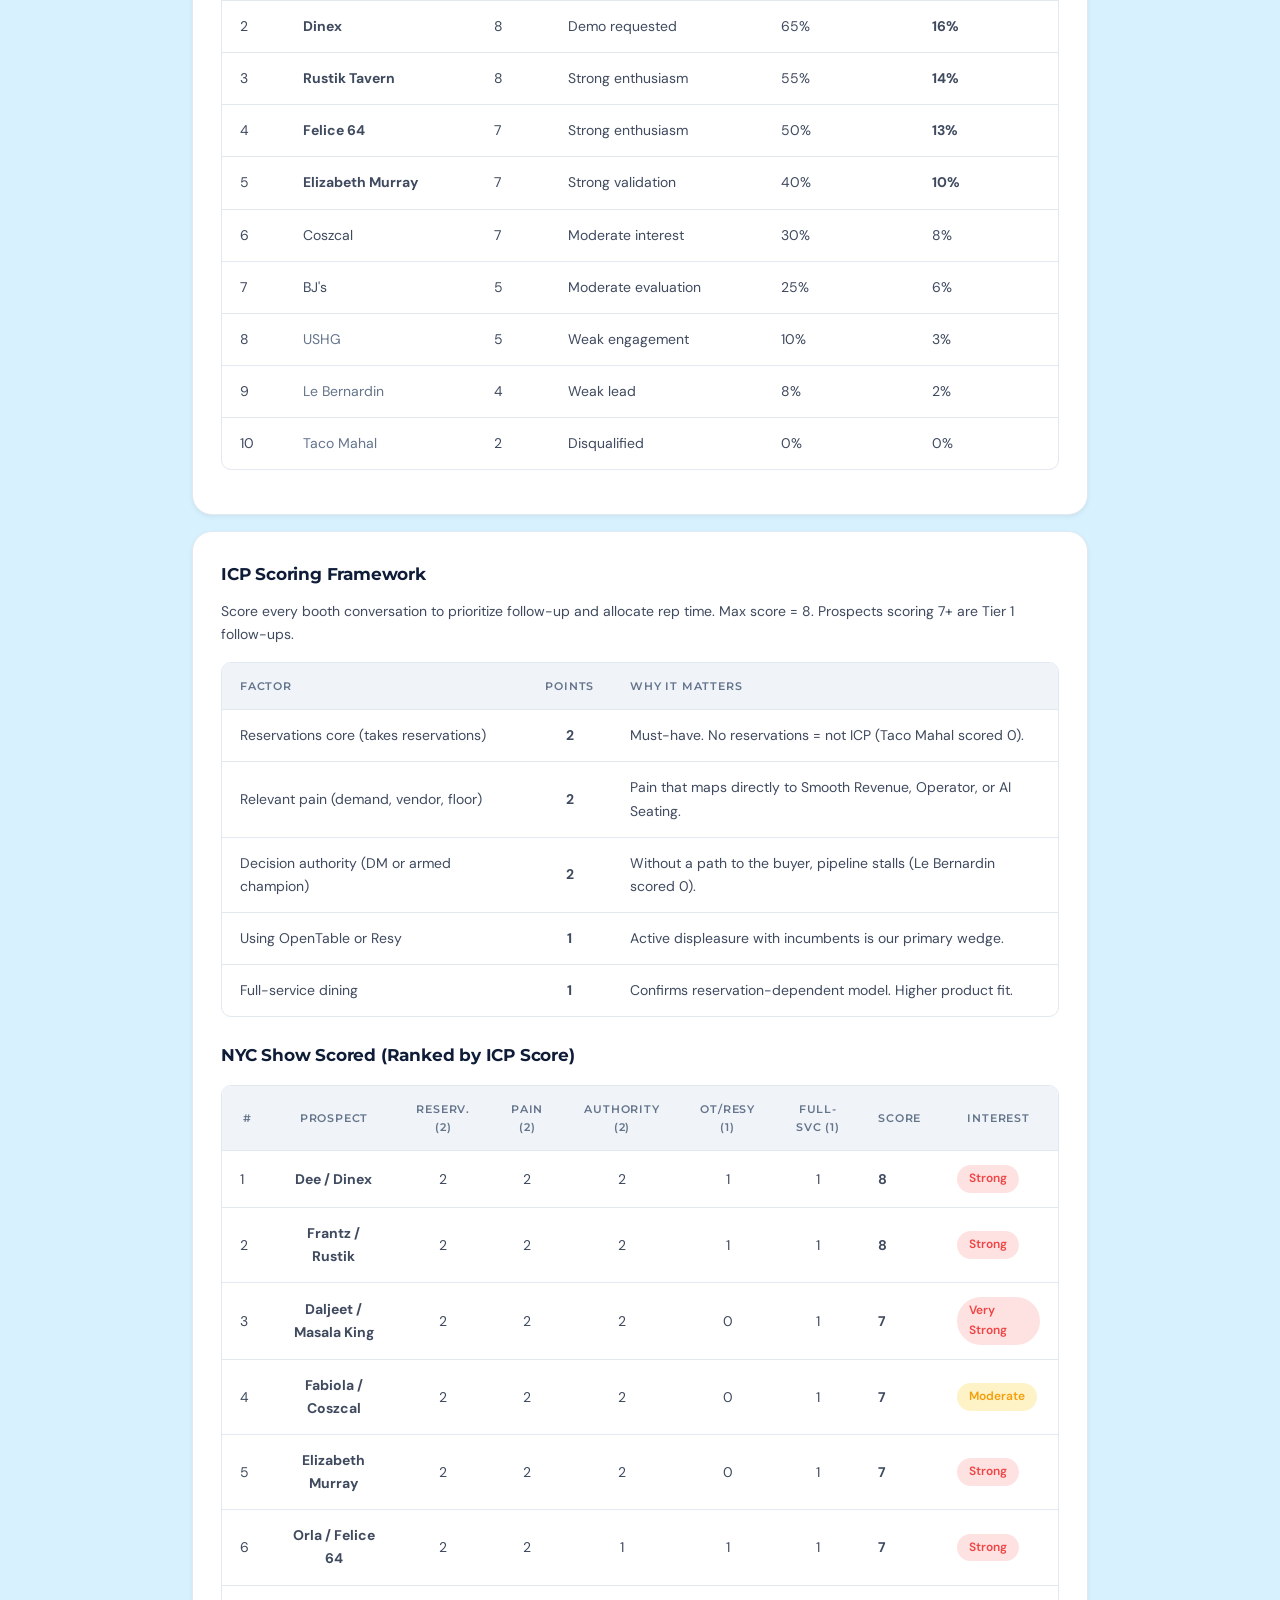
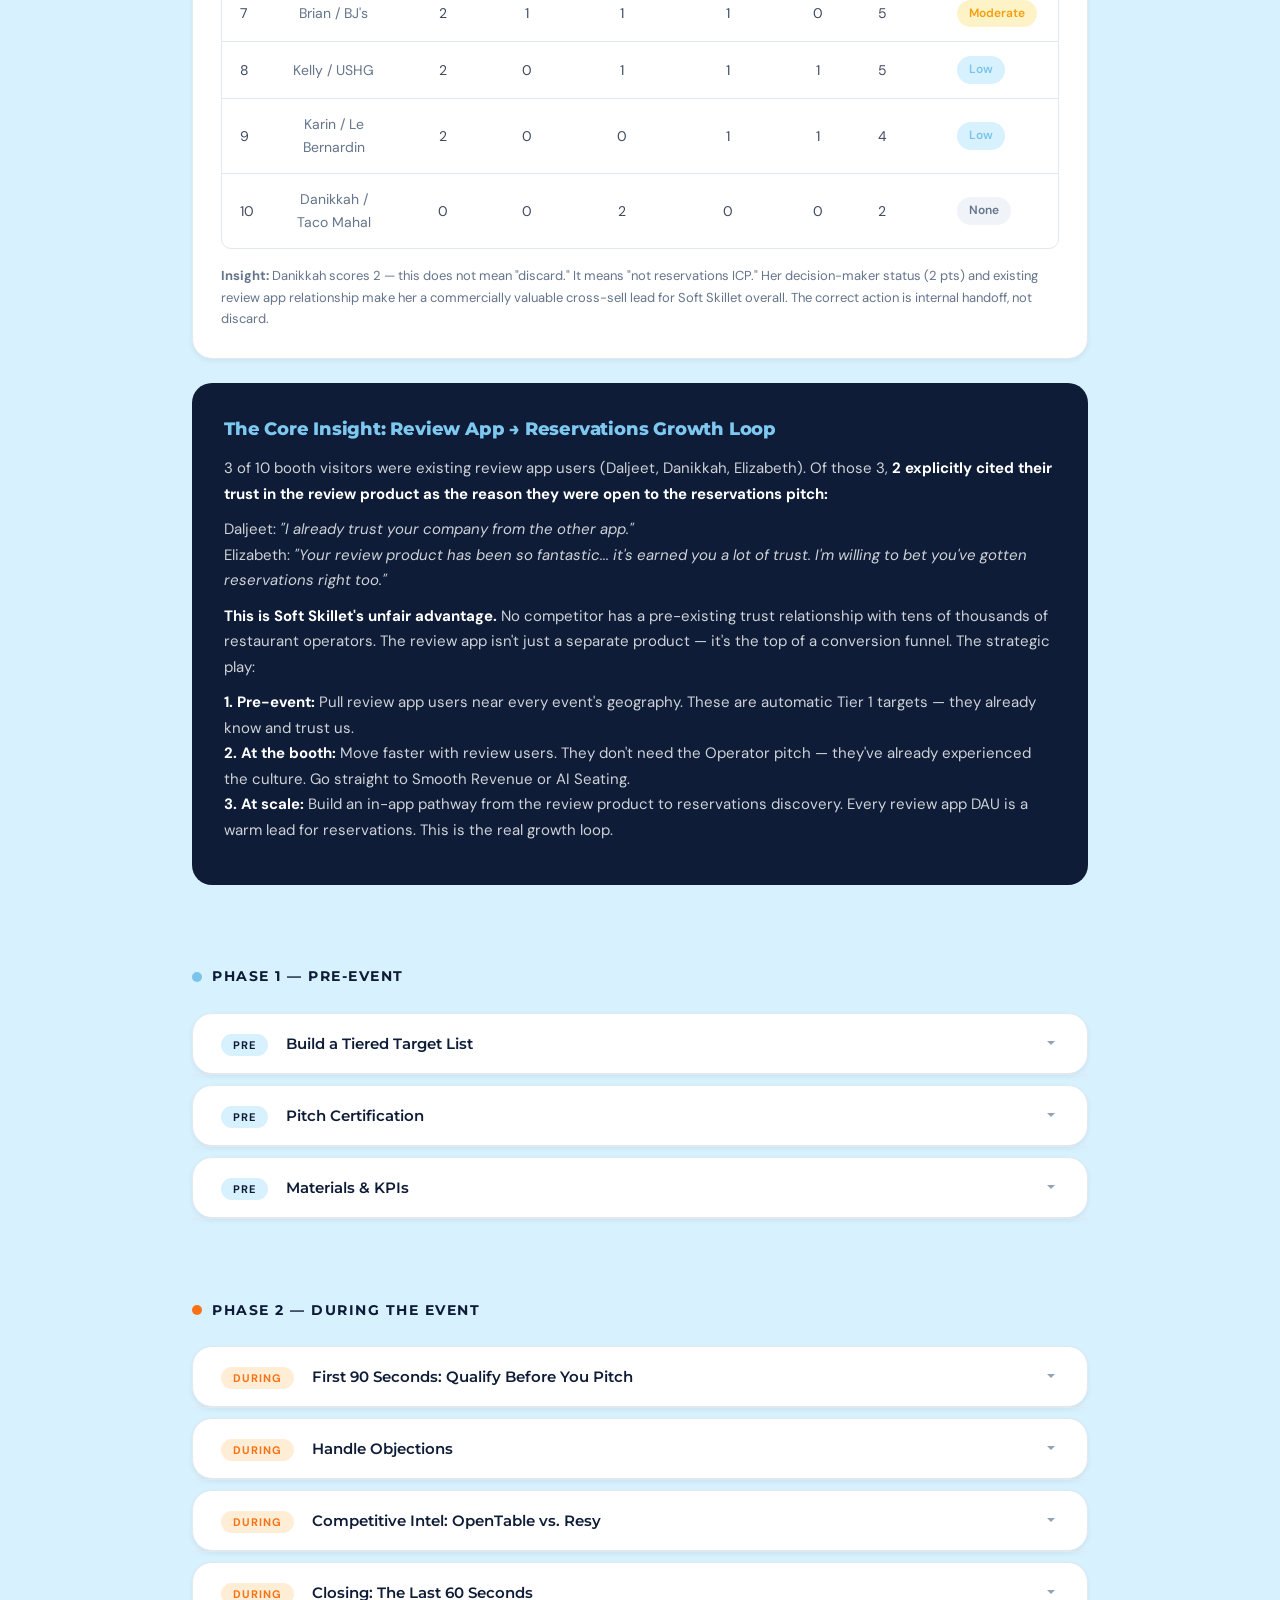
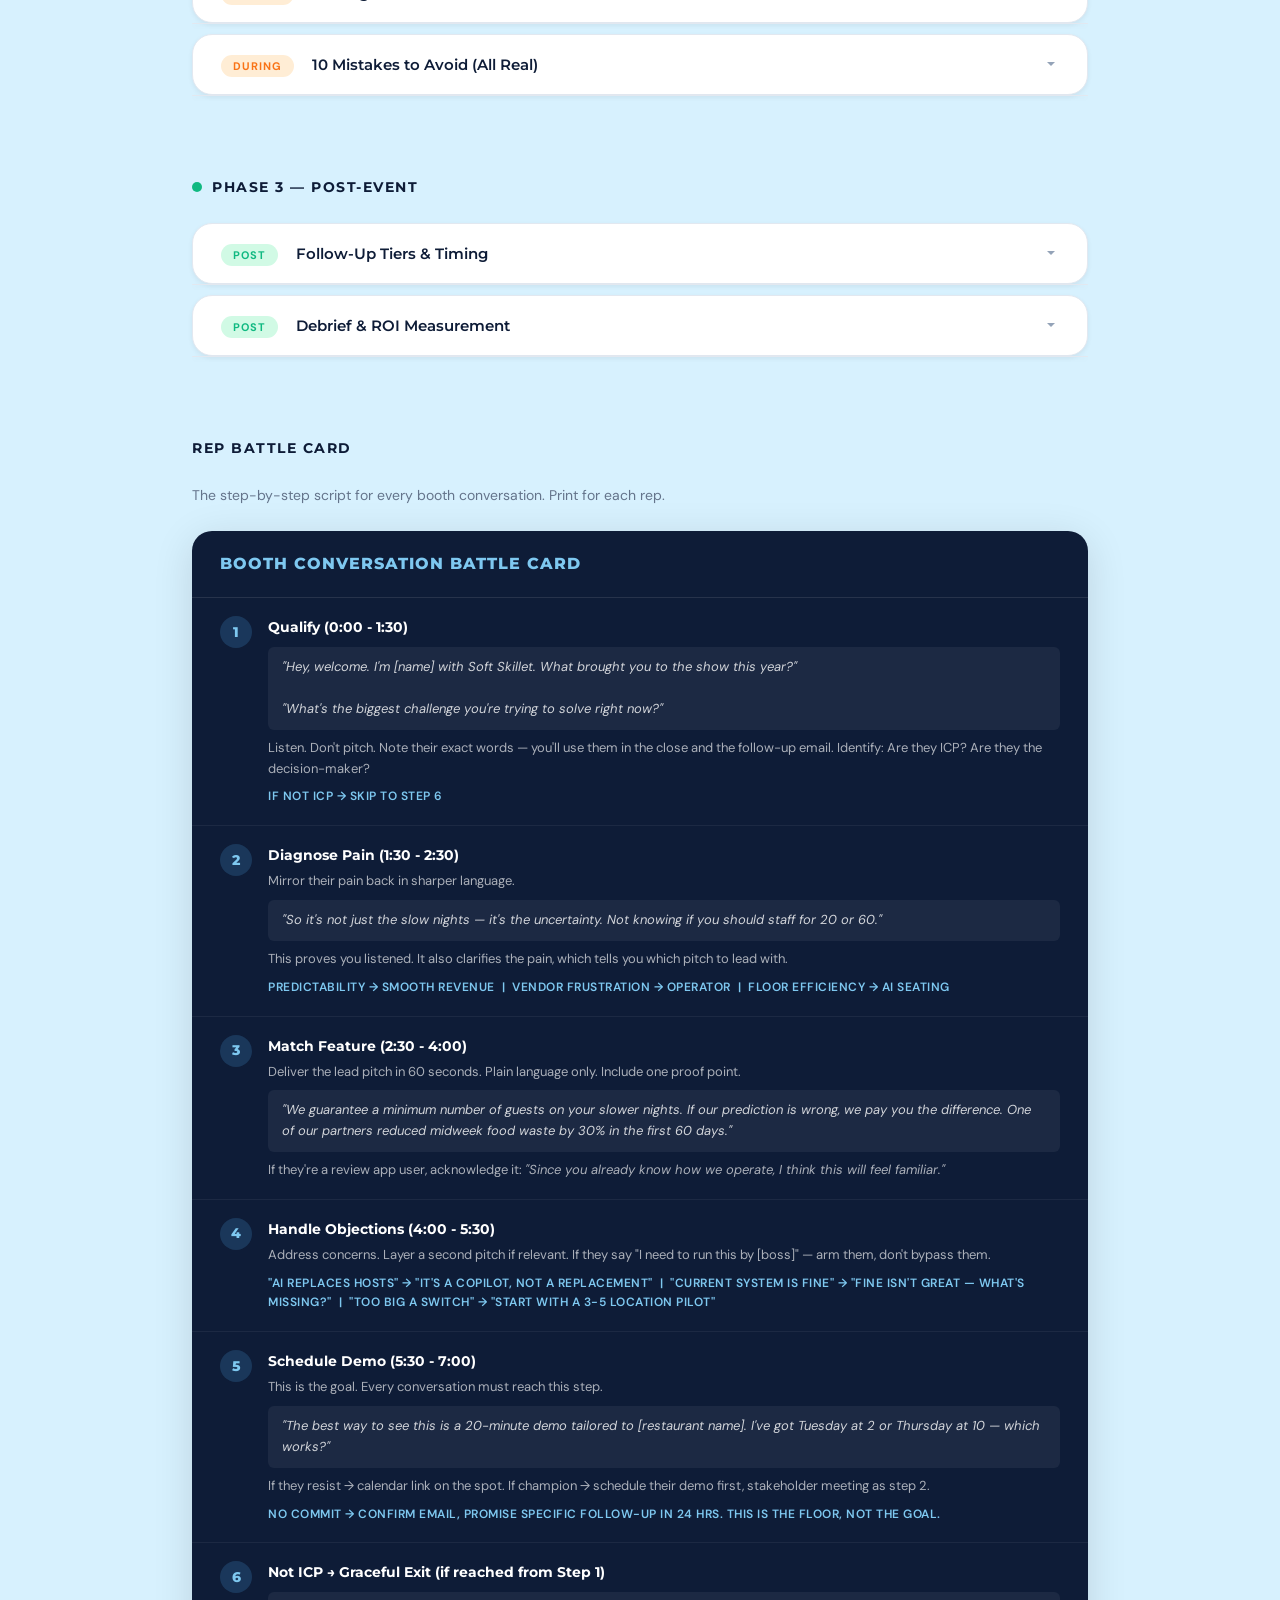
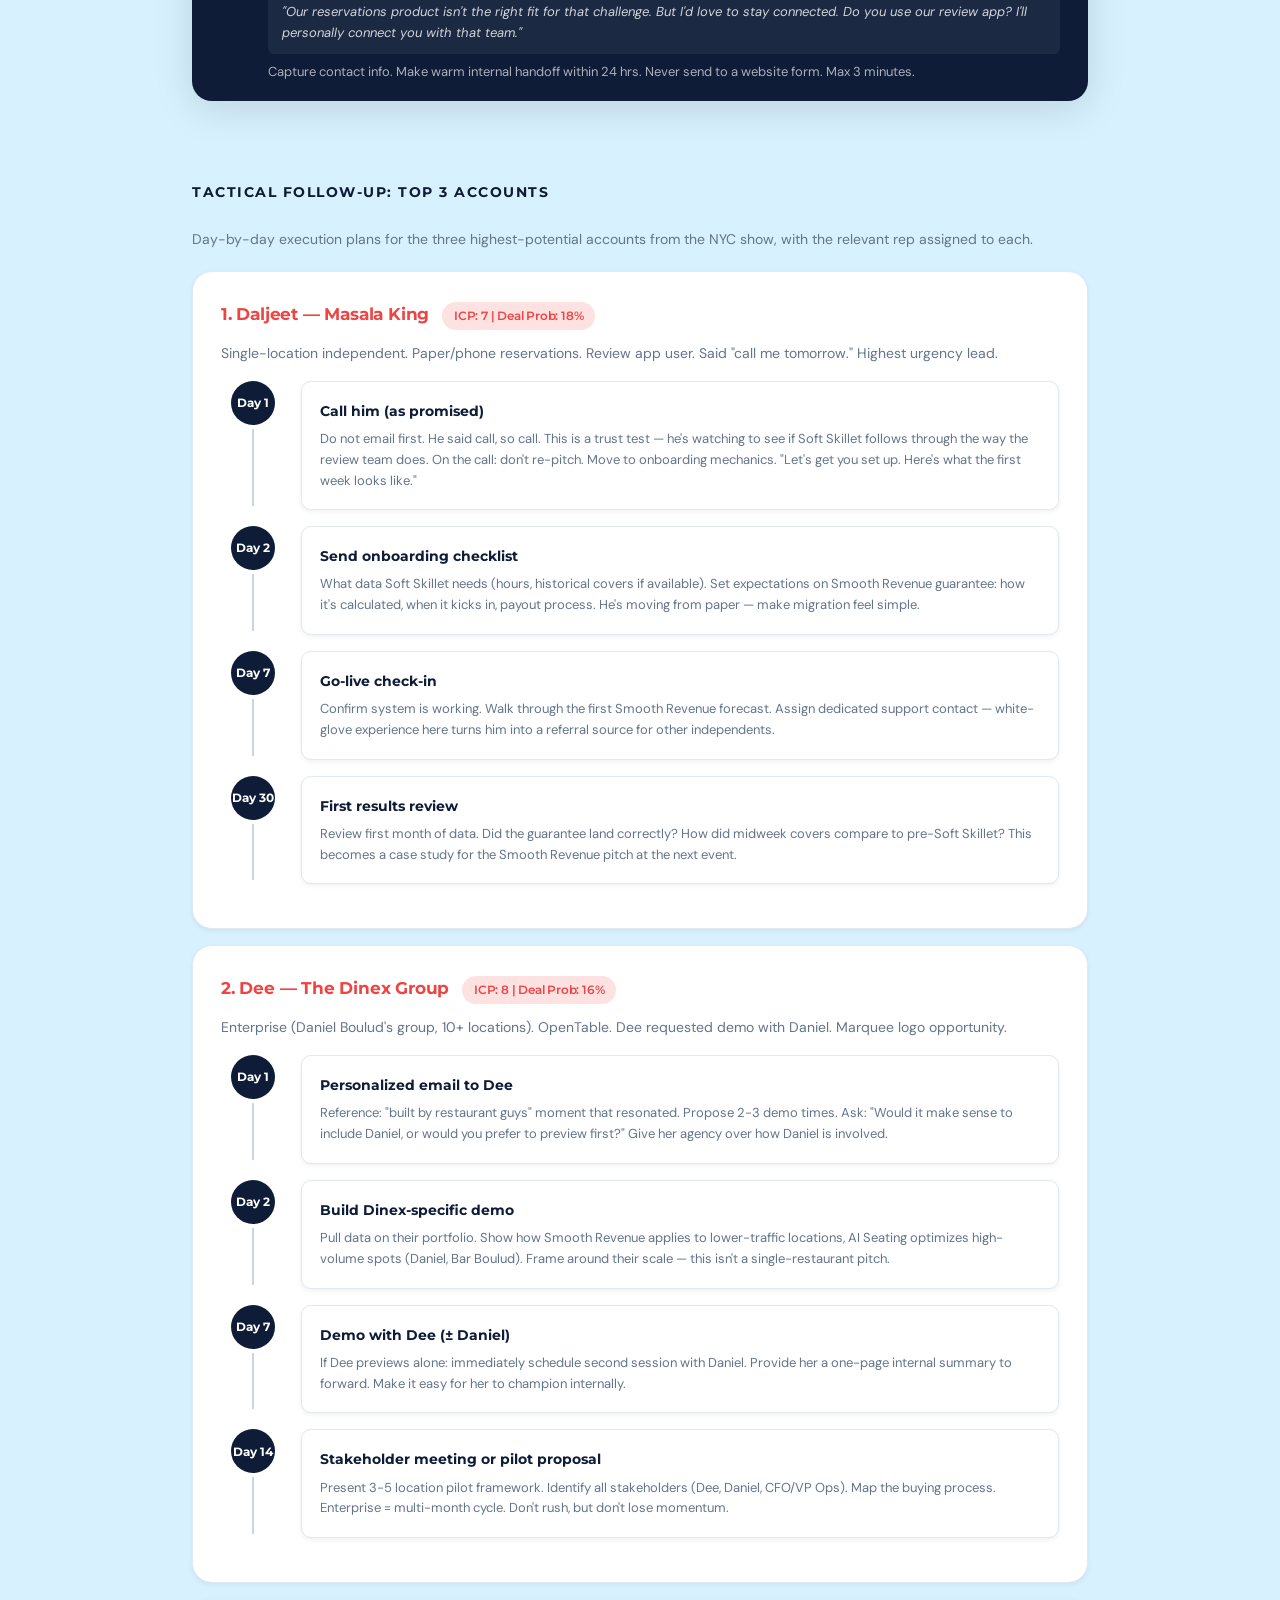
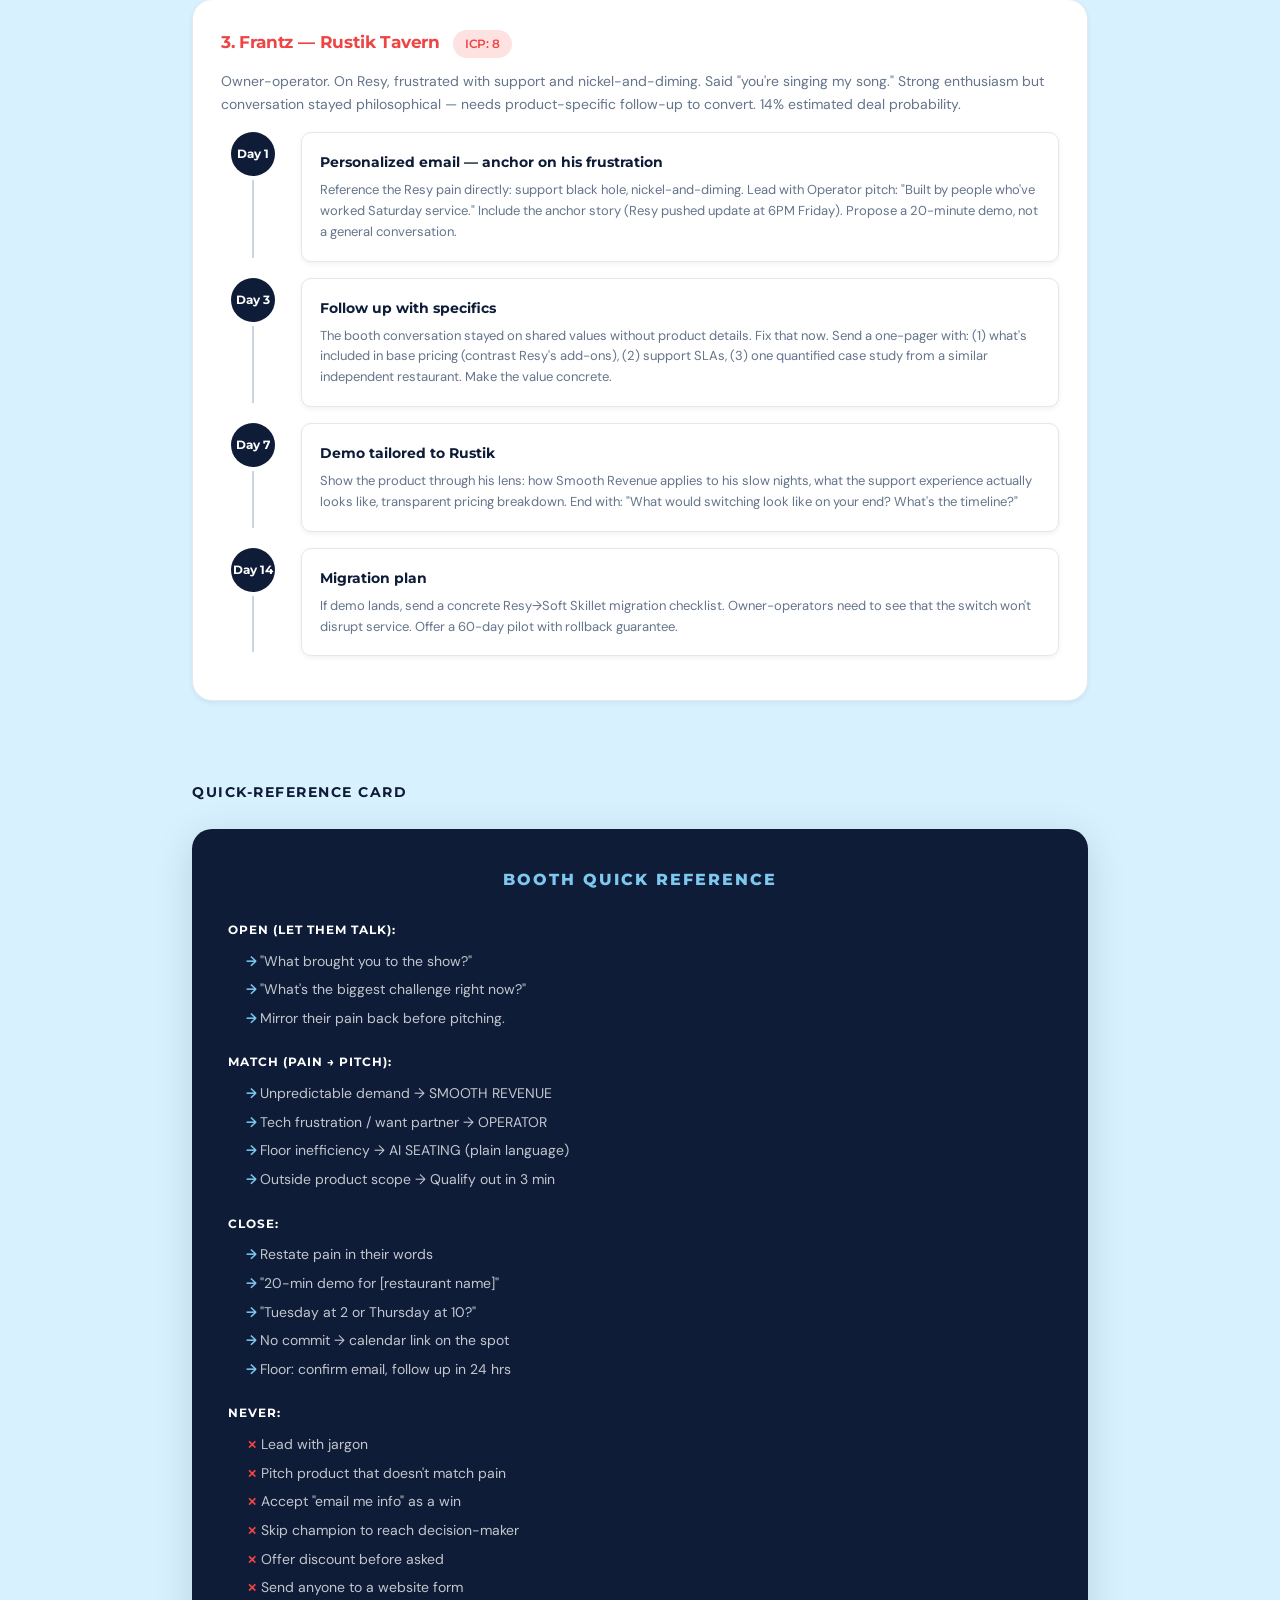
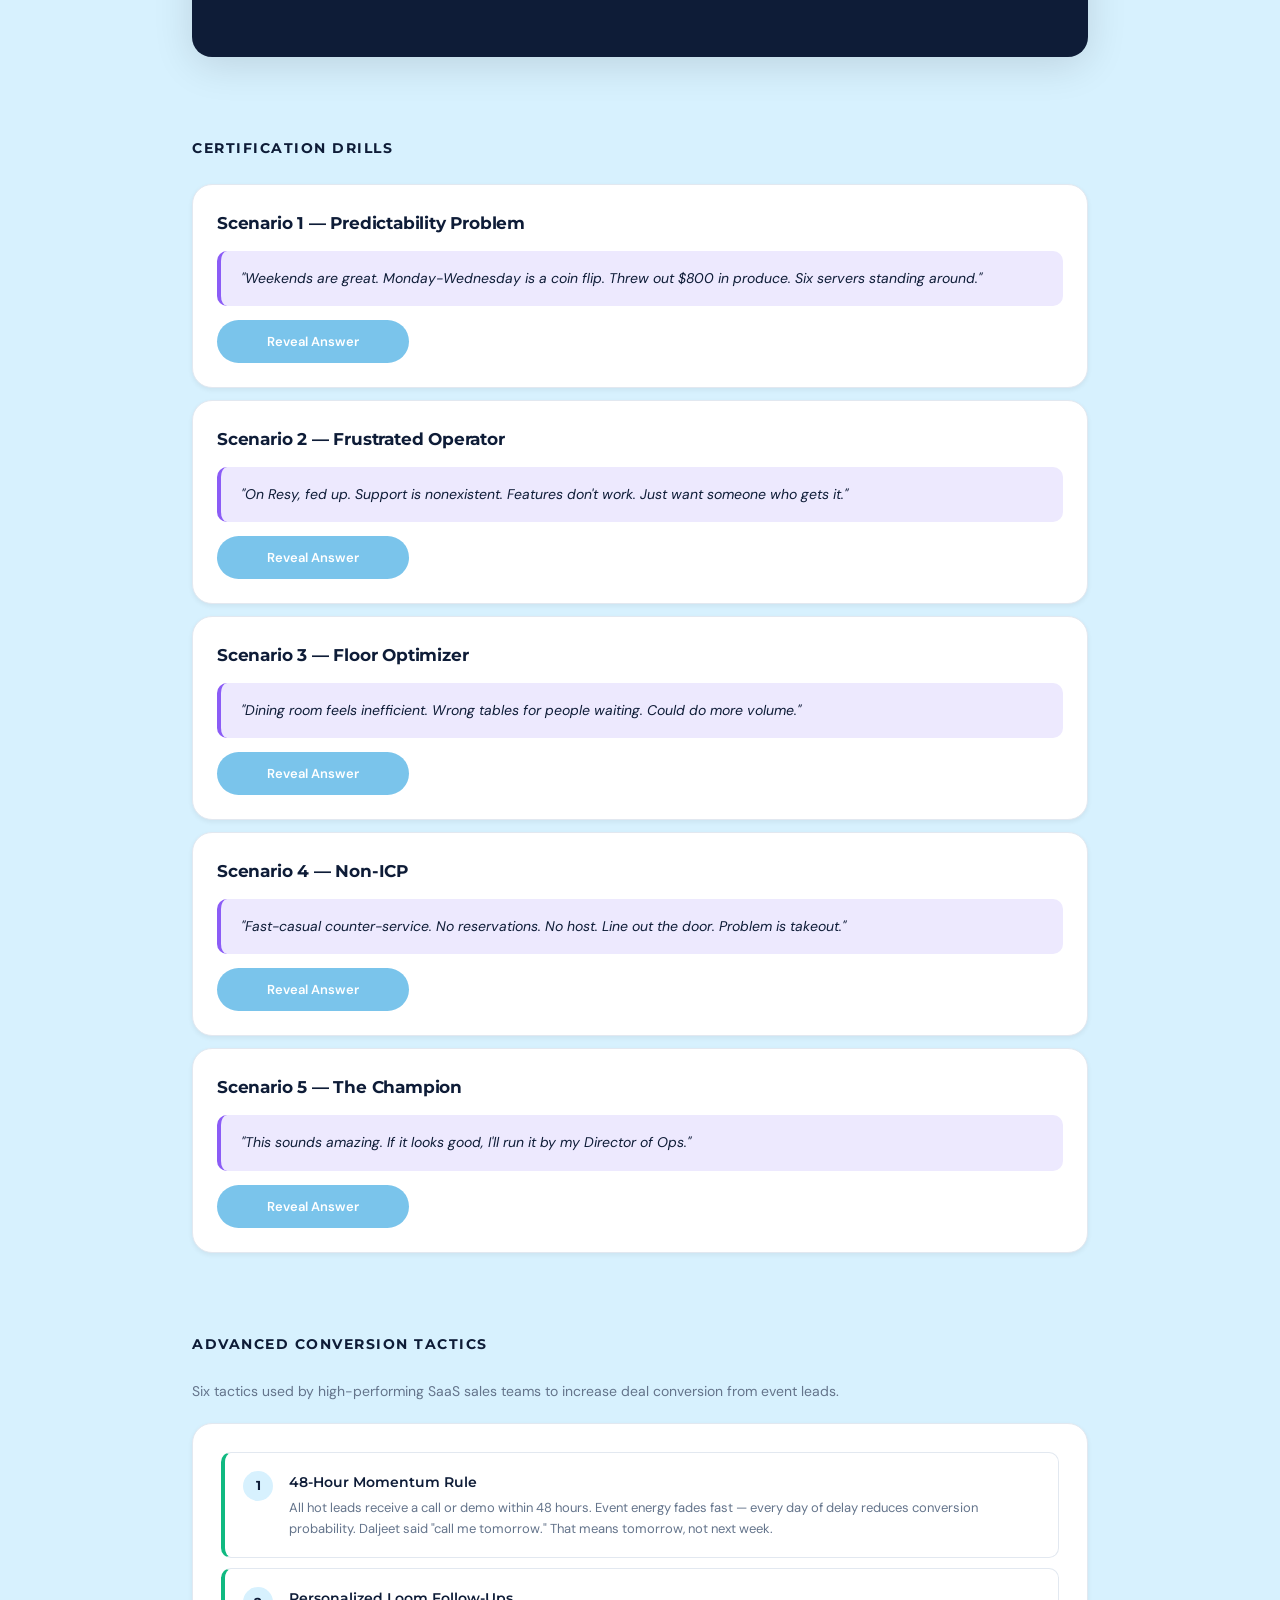
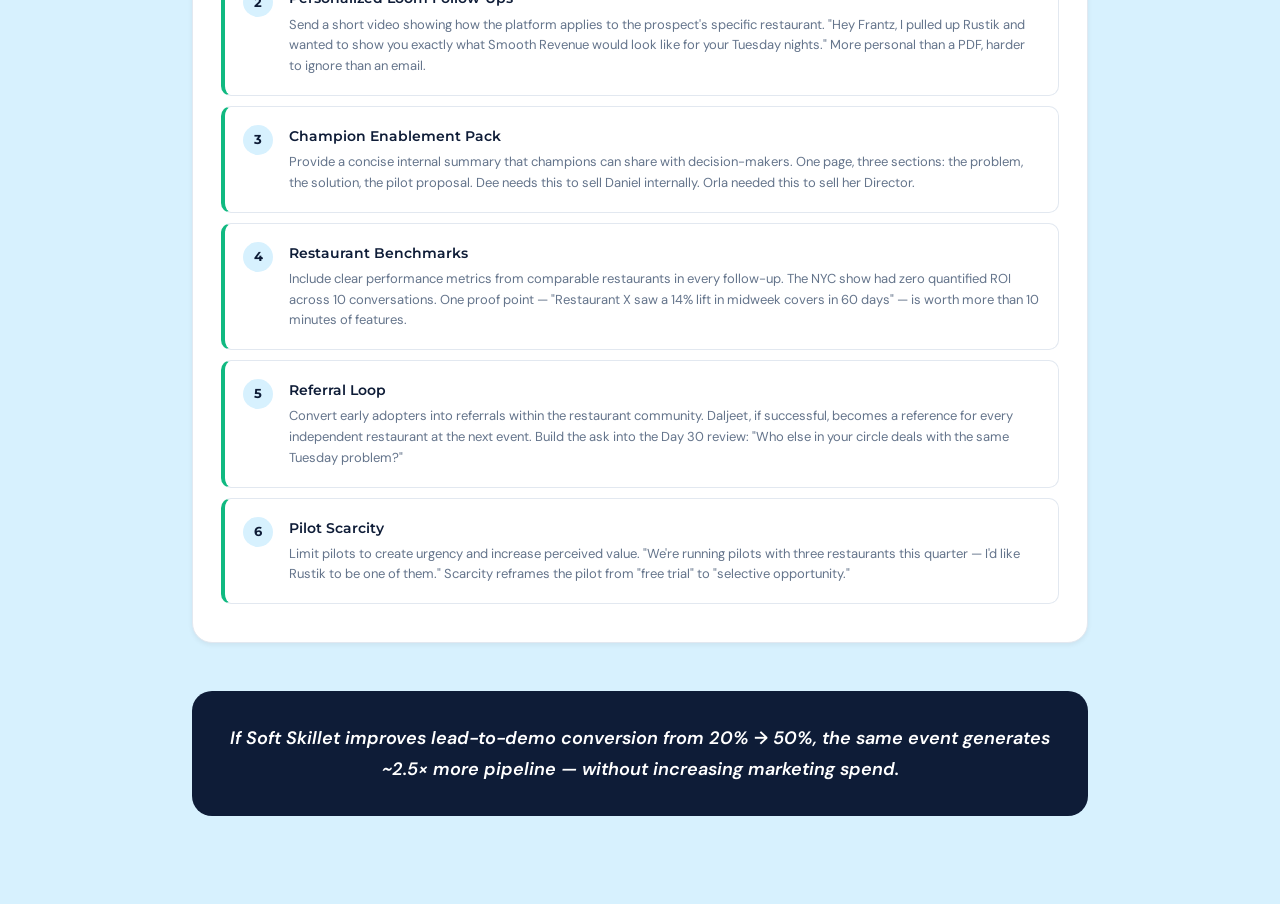
==== commit 83e07e0c: "Add advanced conversion tactics, closing line, and standalone top-3 doc Co-Authored-By: Claude Opus " ====
--- a/playbook/index.html
+++ b/playbook/index.html
@@ -1438,7 +1438,7 @@
 
     <!-- TACTICAL FOLLOW-UP PLANS -->
     <h2>Tactical Follow-Up: Top 3 Accounts</h2>
-    <p style="color:var(--text-muted);font-size:14px;margin-bottom:20px">Day-by-day execution plans for the three highest-scoring accounts from the NYC show.</p>
+    <p style="color:var(--text-muted);font-size:14px;margin-bottom:20px">Day-by-day execution plans for the three highest-potential accounts from the NYC show, with the relevant rep assigned to each.</p>
 
     <div class="card">
         <h3 style="margin-top:0;color:var(--red)">1. Daljeet — Masala King <span class="badge badge-hot" style="margin-left:8px">ICP: 7 | Deal Prob: 18%</span></h3>
@@ -1484,6 +1484,25 @@
     <div class="roleplay-card"><h3>Scenario 3 — Floor Optimizer</h3><div class="buyer-says">"Dining room feels inefficient. Wrong tables for people waiting. Could do more volume."</div><button class="reveal-btn" onclick="revealAnswer(this)">Reveal Answer</button><div class="roleplay-answer answer-correct"><div class="answer-label good">Correct: AI SEATING (plain language)</div><p>"Smart assistant for your host" + Tetris analogy. NOT "AI-driven optimization engine."</p></div></div>
     <div class="roleplay-card"><h3>Scenario 4 — Non-ICP</h3><div class="buyer-says">"Fast-casual counter-service. No reservations. No host. Line out the door. Problem is takeout."</div><button class="reveal-btn" onclick="revealAnswer(this)">Reveal Answer</button><div class="roleplay-answer answer-correct"><div class="answer-label good">NOT ICP — Exit in 3 min</div><p>Acknowledge mismatch. Ask about review app. Capture info for handoff.</p></div></div>
     <div class="roleplay-card"><h3>Scenario 5 — The Champion</h3><div class="buyer-says">"This sounds amazing. If it looks good, I'll run it by my Director of Ops."</div><button class="reveal-btn" onclick="revealAnswer(this)">Reveal Answer</button><div class="roleplay-answer answer-correct"><div class="answer-label good">ARM THE CHAMPION</div><p>Demo with them first. Help build internal case. Schedule stakeholder meeting as step 2. Do NOT bypass.</p></div></div>
+
+    <!-- ADVANCED CONVERSION TACTICS -->
+    <h2>Advanced Conversion Tactics</h2>
+    <p style="color:var(--text-muted);font-size:14px;margin-bottom:20px">Six tactics used by high-performing SaaS sales teams to increase deal conversion from event leads.</p>
+
+    <div class="card">
+        <div class="mistake-item" style="border-left:4px solid var(--green)"><div class="mistake-num mistake-num-accent">1</div><div class="mistake-content"><div class="mistake-title">48-Hour Momentum Rule</div><div class="mistake-desc">All hot leads receive a call or demo within 48 hours. Event energy fades fast — every day of delay reduces conversion probability. Daljeet said "call me tomorrow." That means tomorrow, not next week.</div></div></div>
+        <div class="mistake-item" style="border-left:4px solid var(--green)"><div class="mistake-num mistake-num-accent">2</div><div class="mistake-content"><div class="mistake-title">Personalized Loom Follow-Ups</div><div class="mistake-desc">Send a short video showing how the platform applies to the prospect's specific restaurant. "Hey Frantz, I pulled up Rustik and wanted to show you exactly what Smooth Revenue would look like for your Tuesday nights." More personal than a PDF, harder to ignore than an email.</div></div></div>
+        <div class="mistake-item" style="border-left:4px solid var(--green)"><div class="mistake-num mistake-num-accent">3</div><div class="mistake-content"><div class="mistake-title">Champion Enablement Pack</div><div class="mistake-desc">Provide a concise internal summary that champions can share with decision-makers. One page, three sections: the problem, the solution, the pilot proposal. Dee needs this to sell Daniel internally. Orla needed this to sell her Director.</div></div></div>
+        <div class="mistake-item" style="border-left:4px solid var(--green)"><div class="mistake-num mistake-num-accent">4</div><div class="mistake-content"><div class="mistake-title">Restaurant Benchmarks</div><div class="mistake-desc">Include clear performance metrics from comparable restaurants in every follow-up. The NYC show had zero quantified ROI across 10 conversations. One proof point — "Restaurant X saw a 14% lift in midweek covers in 60 days" — is worth more than 10 minutes of features.</div></div></div>
+        <div class="mistake-item" style="border-left:4px solid var(--green)"><div class="mistake-num mistake-num-accent">5</div><div class="mistake-content"><div class="mistake-title">Referral Loop</div><div class="mistake-desc">Convert early adopters into referrals within the restaurant community. Daljeet, if successful, becomes a reference for every independent restaurant at the next event. Build the ask into the Day 30 review: "Who else in your circle deals with the same Tuesday problem?"</div></div></div>
+        <div class="mistake-item" style="border-left:4px solid var(--green)"><div class="mistake-num mistake-num-accent">6</div><div class="mistake-content"><div class="mistake-title">Pilot Scarcity</div><div class="mistake-desc">Limit pilots to create urgency and increase perceived value. "We're running pilots with three restaurants this quarter — I'd like Rustik to be one of them." Scarcity reframes the pilot from "free trial" to "selective opportunity."</div></div></div>
+    </div>
+
+    <!-- CLOSING LINE -->
+    <div class="insight-box" style="text-align:center;margin-top:48px;">
+        <p style="font-size:18px;font-weight:600;color:var(--white);margin:0;"><em>If Soft Skillet improves lead-to-demo conversion from 20% → 50%, the same event generates ~2.5× more pipeline — without increasing marketing spend.</em></p>
+    </div>
+
 </div>
 
 <!-- ==================== TOOLS PAGE ==================== -->
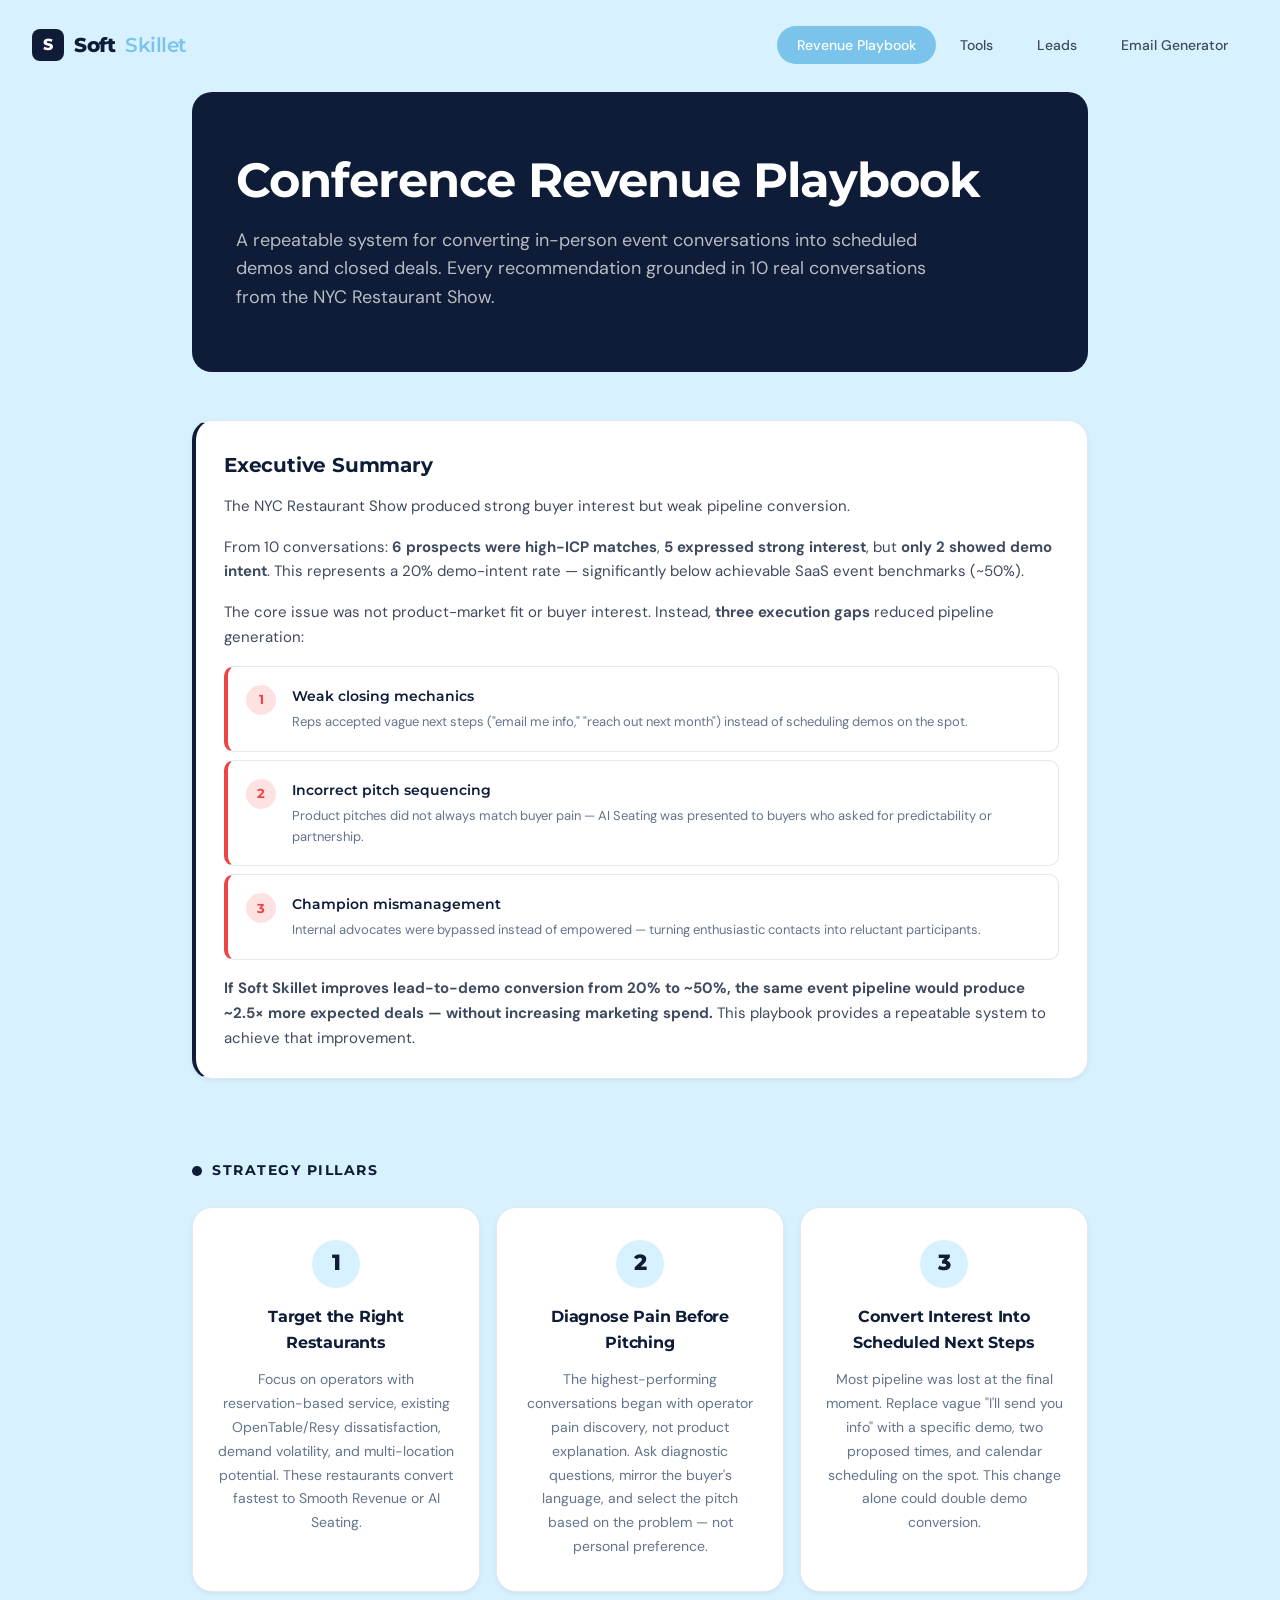
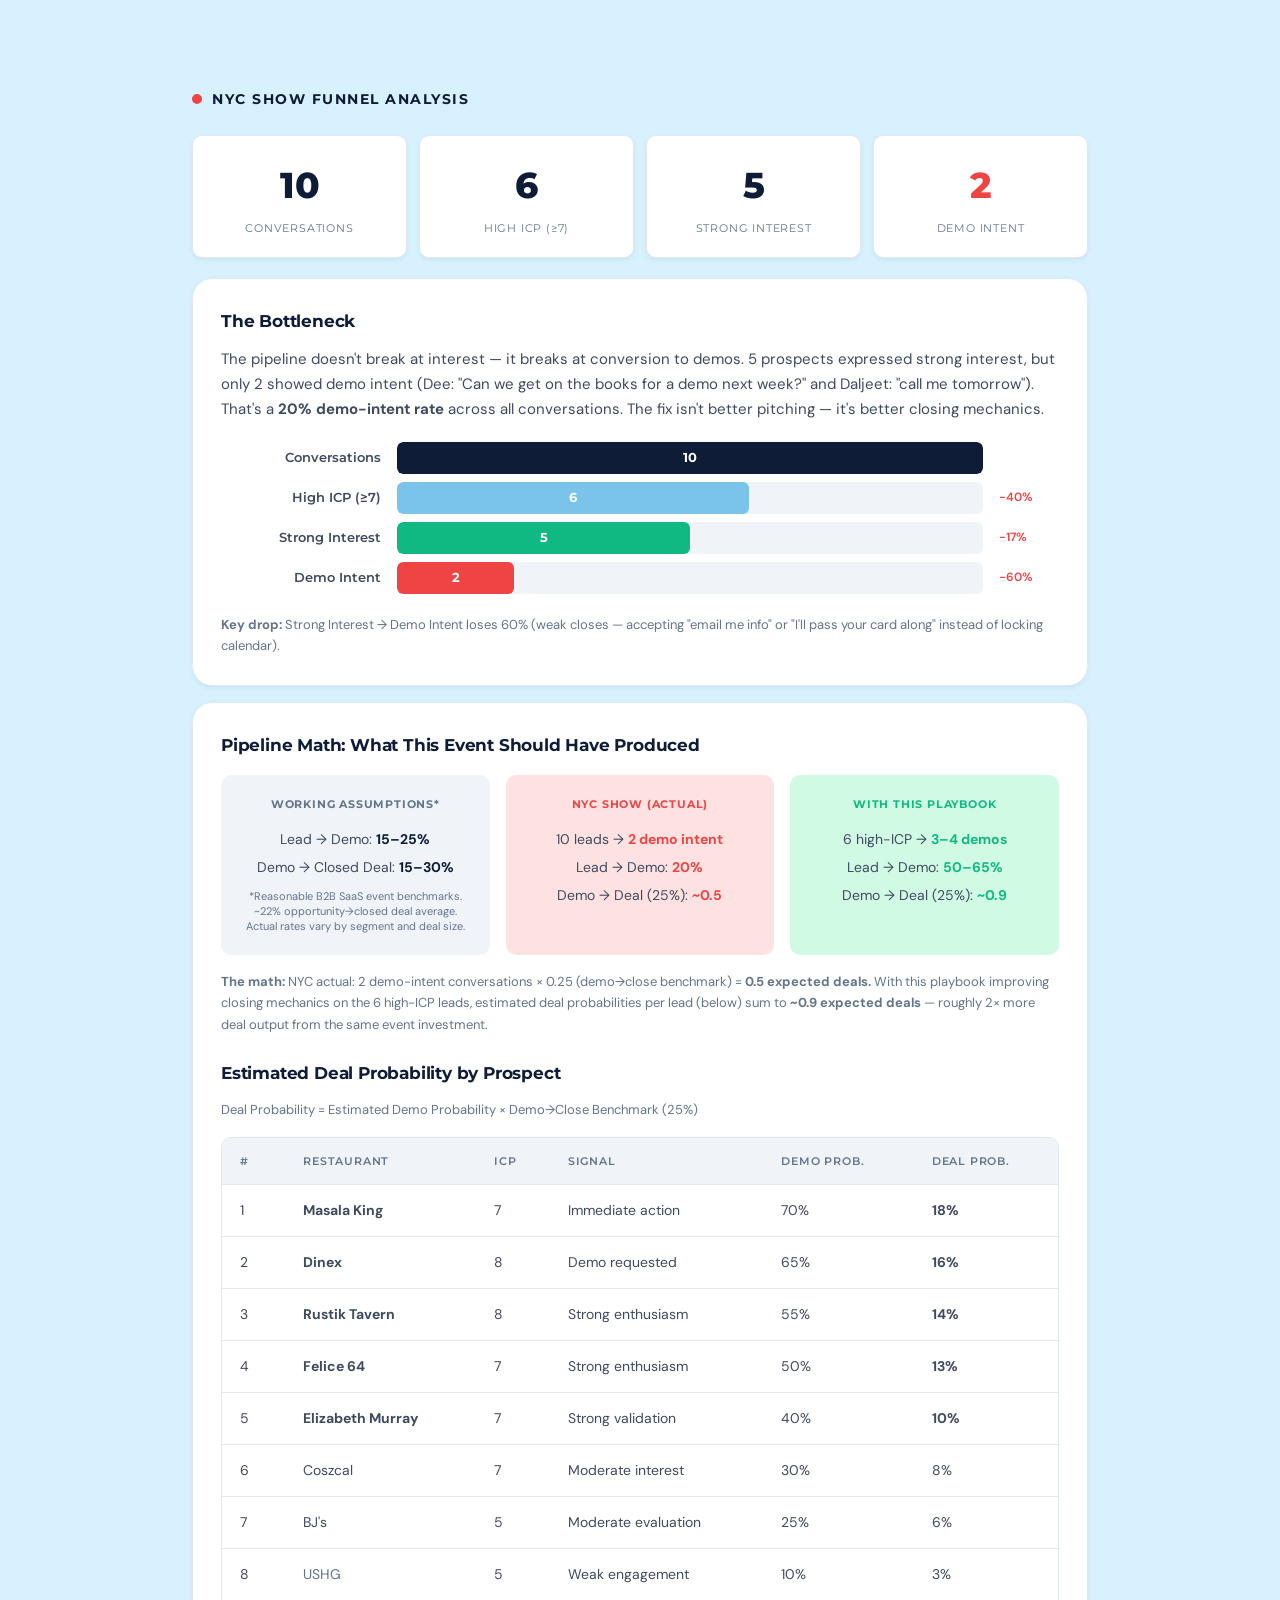
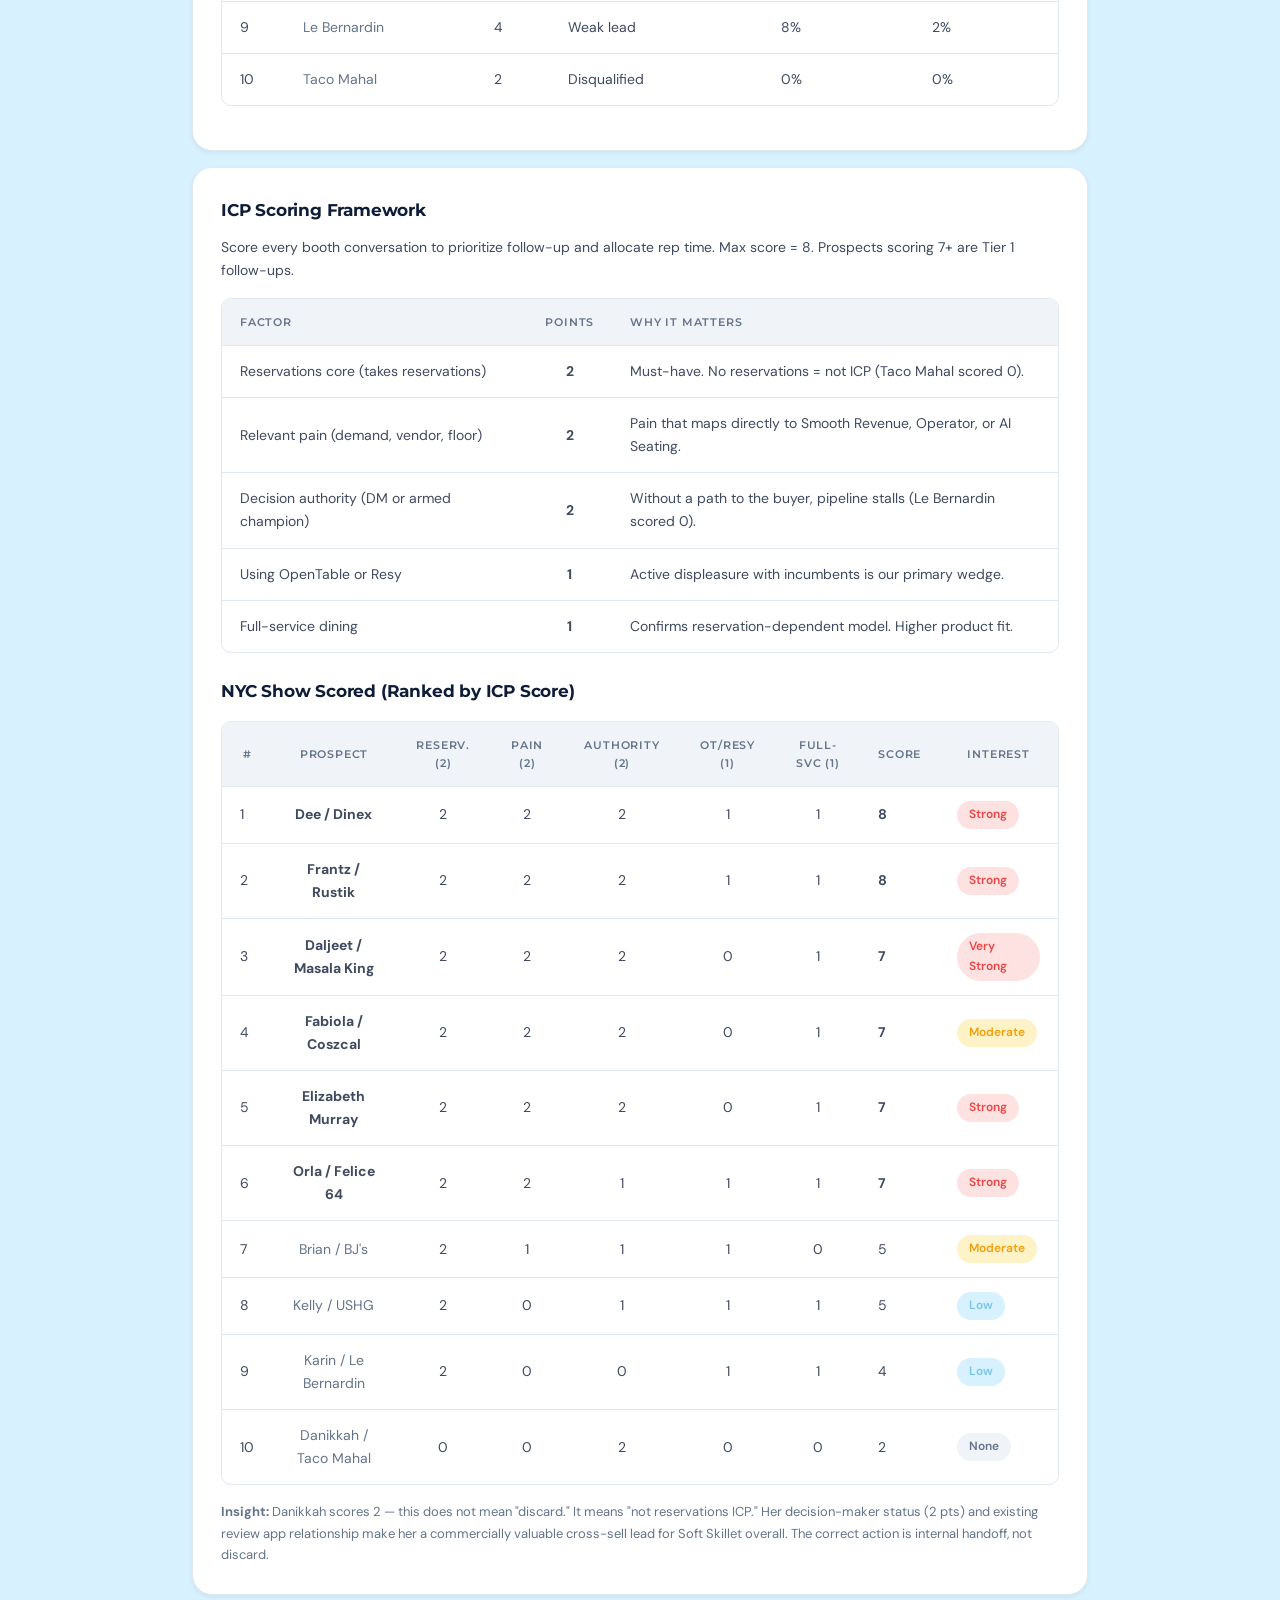
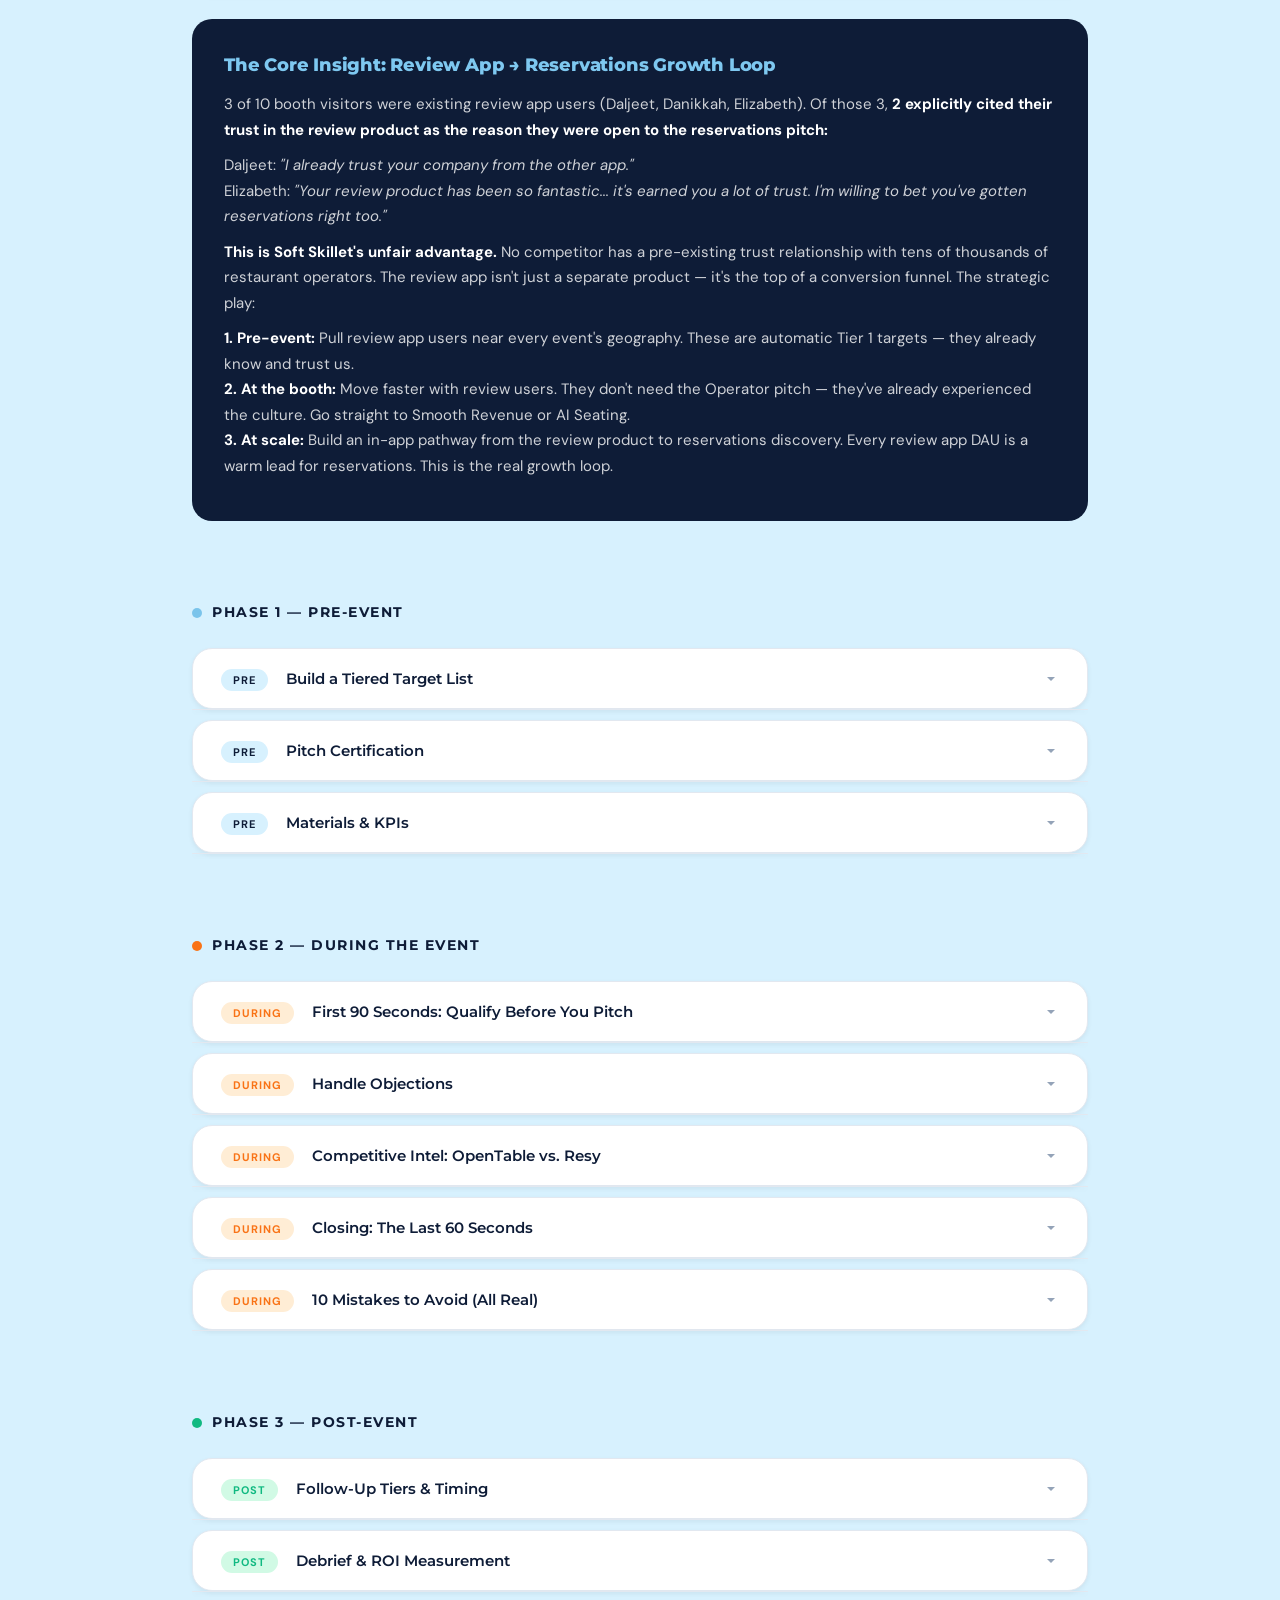
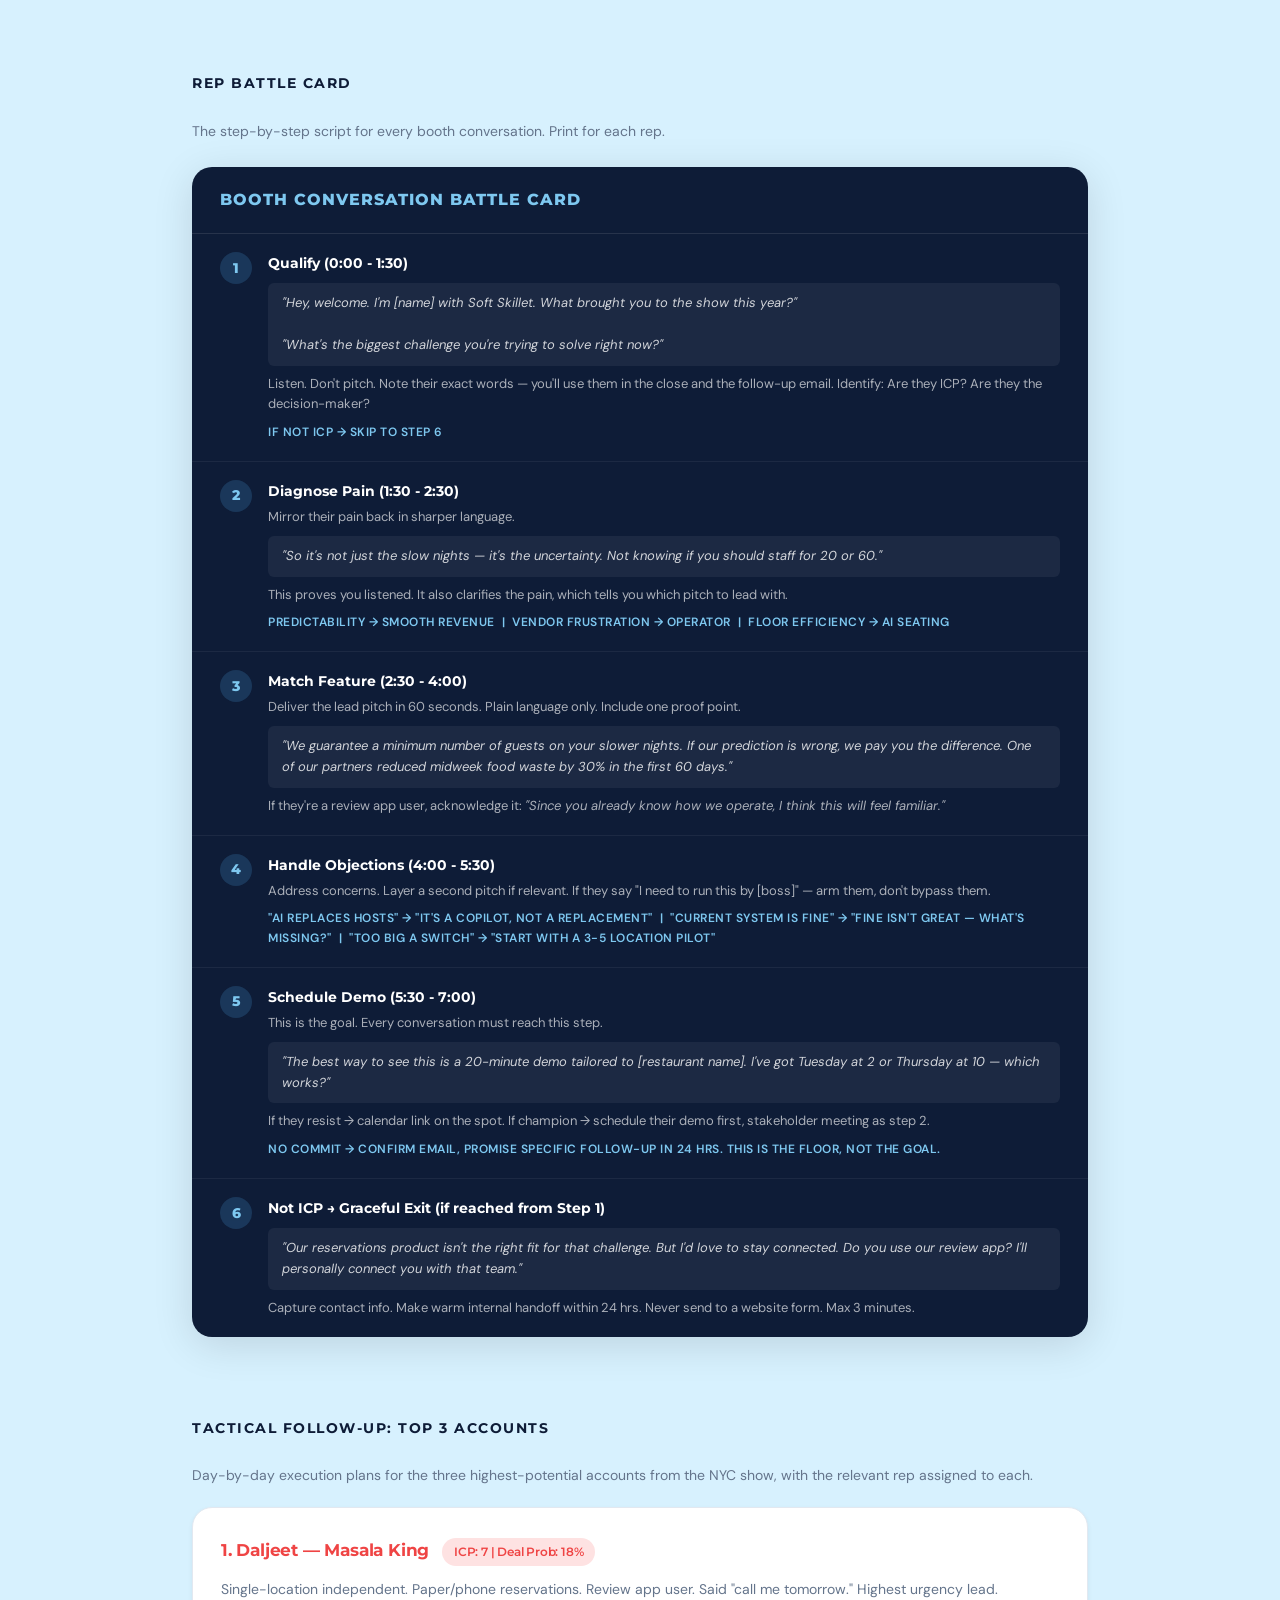
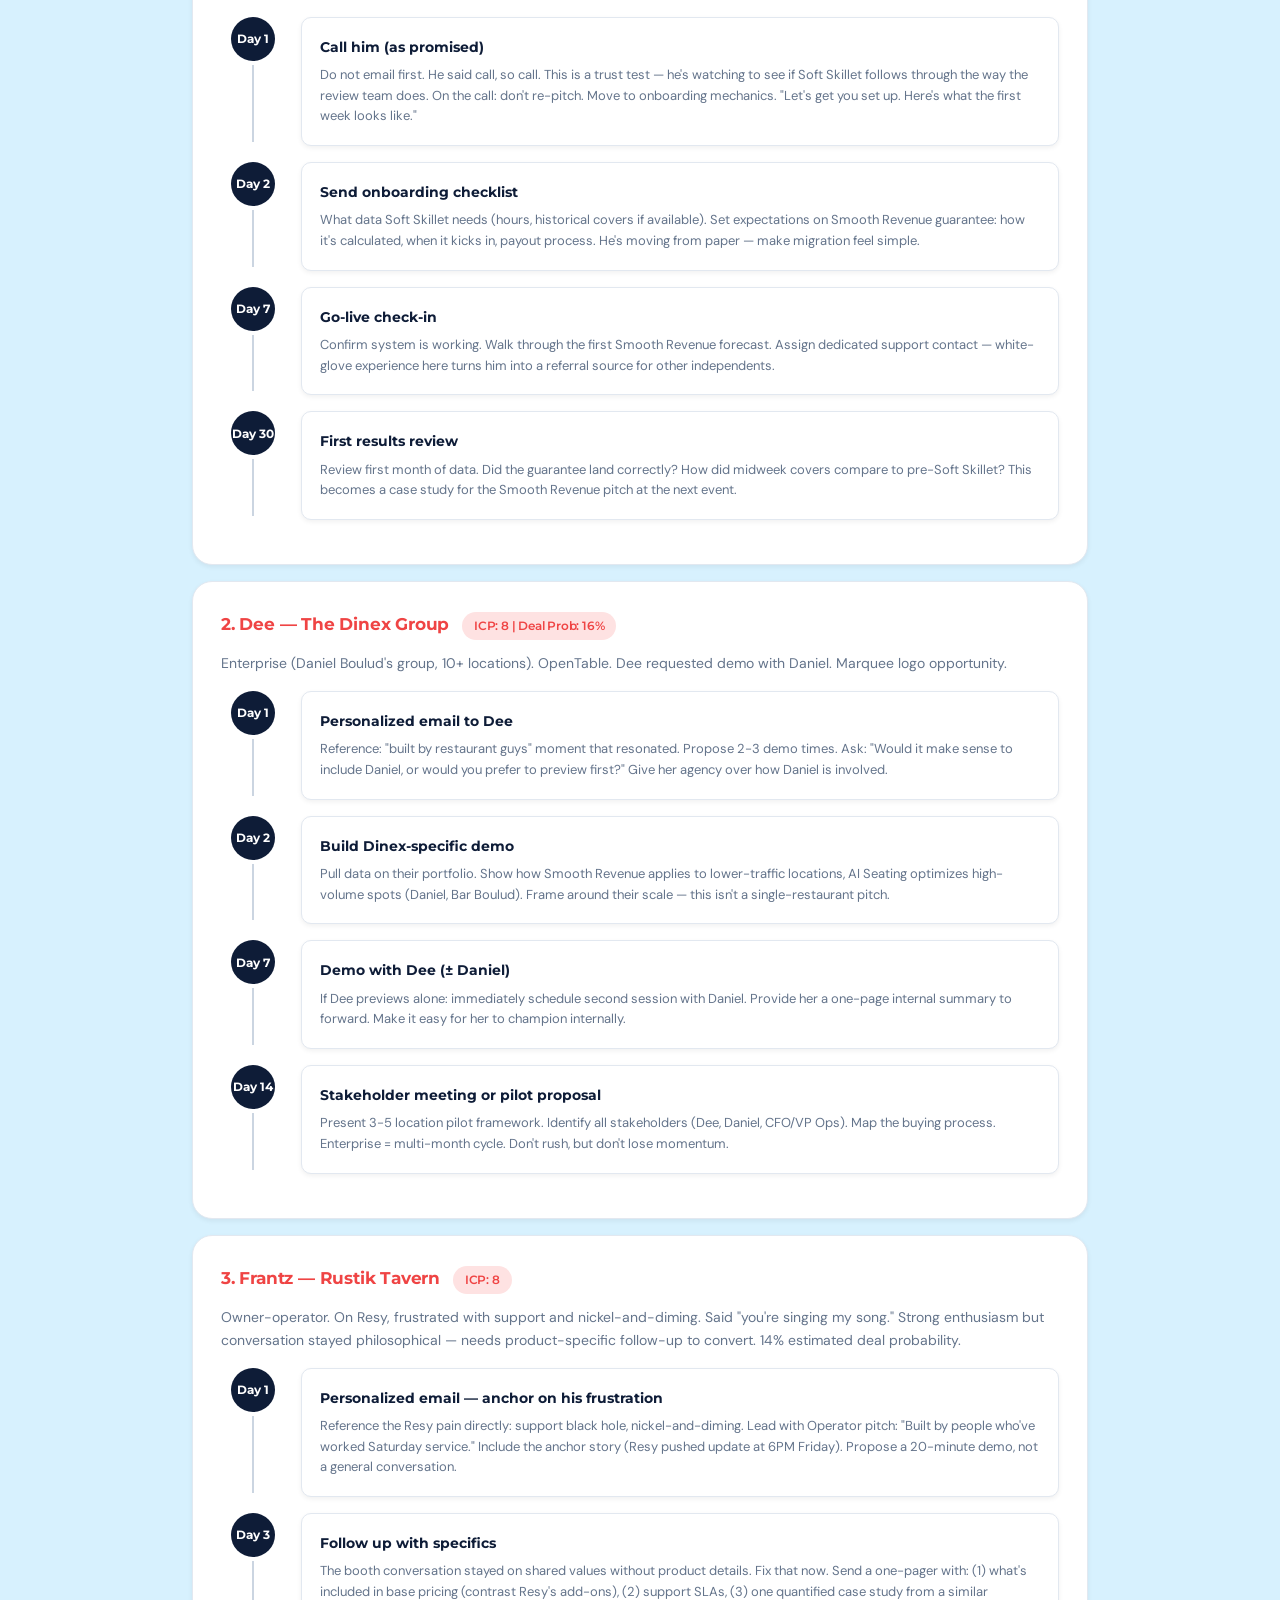
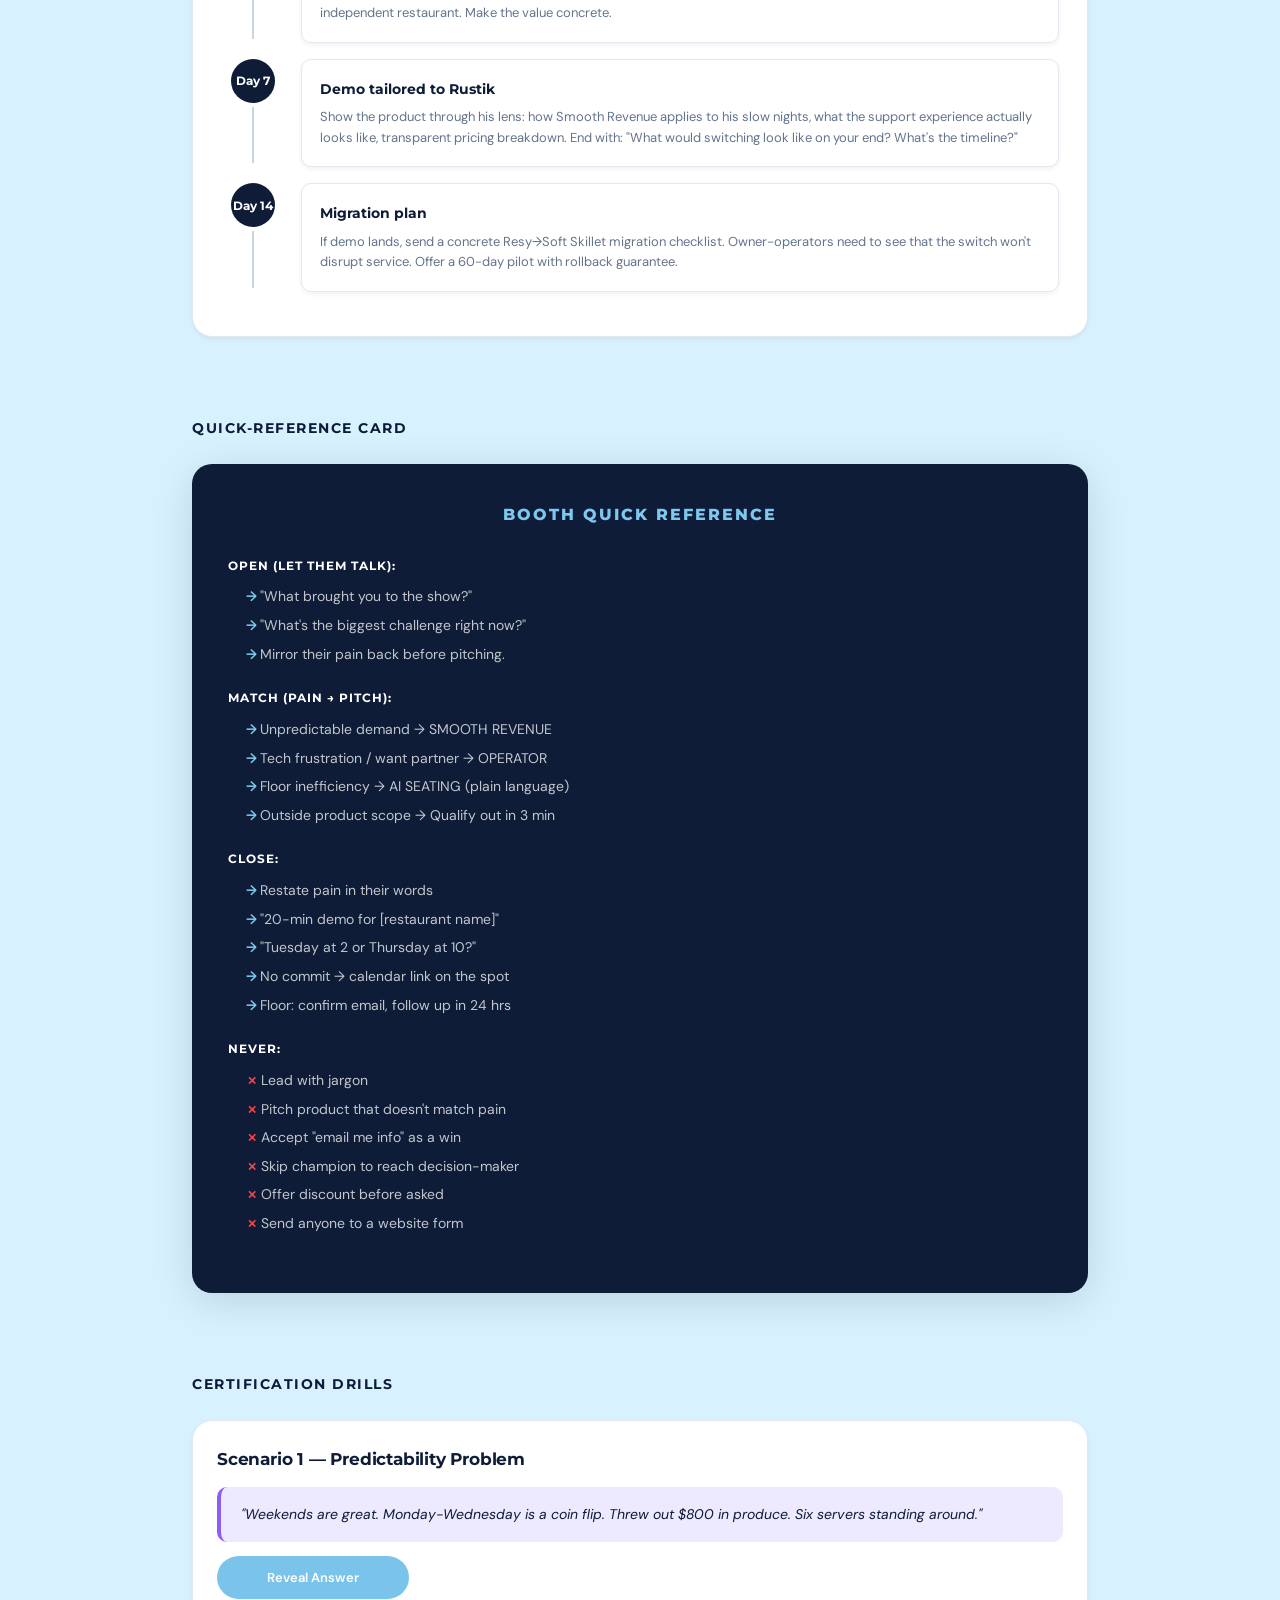
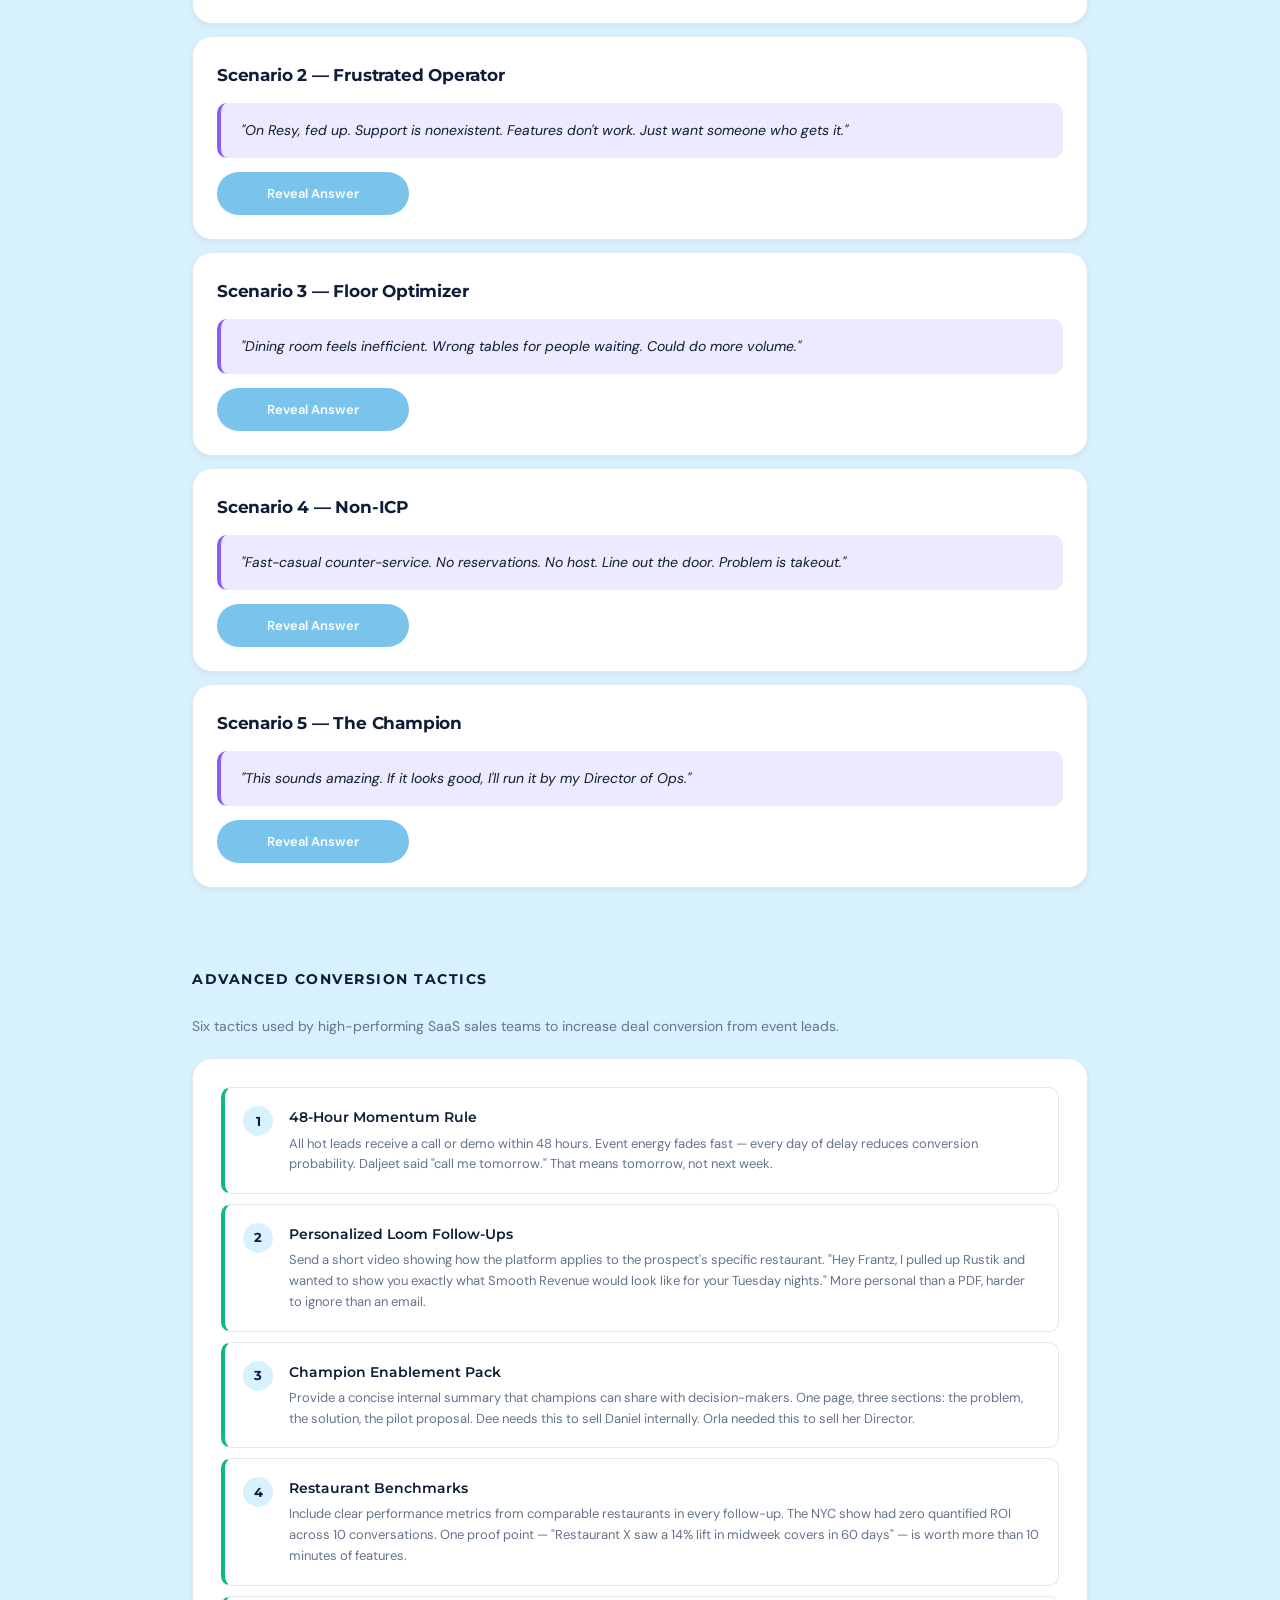
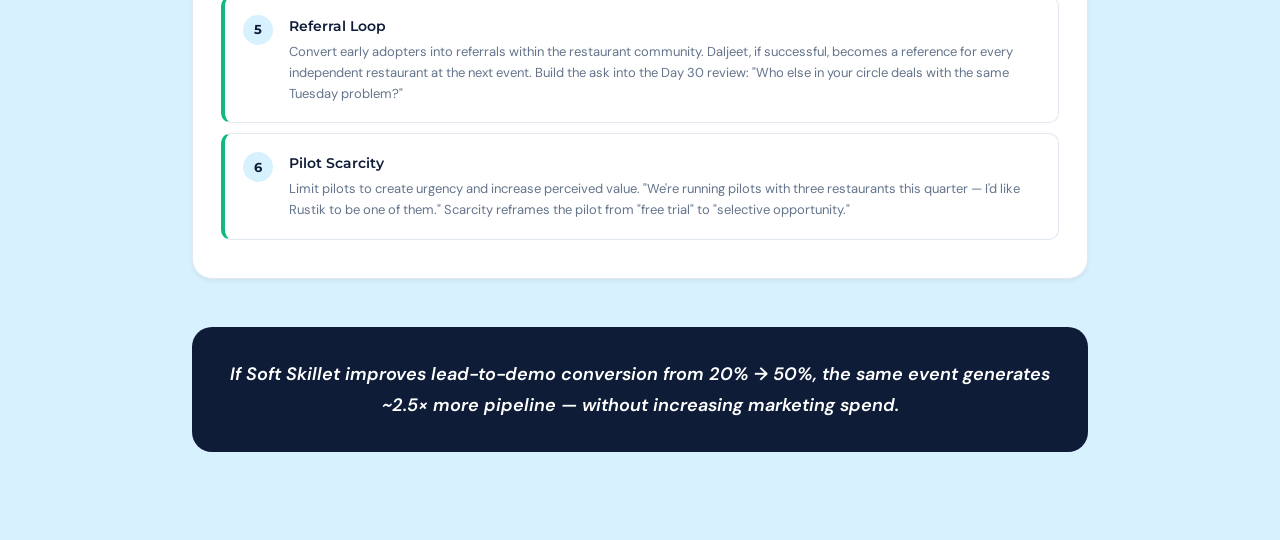
==== commit c9918ad4: "Add executive summary, strategy pillars, rename to Conference Revenue Playbook Co-Authored-By: Claud" ====
--- a/playbook/index.html
+++ b/playbook/index.html
@@ -3,7 +3,7 @@
 <head>
     <meta charset="UTF-8">
     <meta name="viewport" content="width=device-width, initial-scale=1.0">
-    <title>Soft Skillet — Event Playbook & Tools</title>
+    <title>Soft Skillet — Conference Revenue Playbook</title>
     <link href="https://fonts.googleapis.com/css2?family=Montserrat:wght@300;400;500;600;700;800&family=DM+Sans:wght@300;400;500;600;700&family=Inter:wght@300;400;500;600;700&display=swap" rel="stylesheet">
     <style>
         :root {
@@ -1016,7 +1016,7 @@
     </div>
     <button class="hamburger" onclick="toggleMobileNav()">&#9776;</button>
     <nav class="nav-tabs" id="navTabs">
-        <button class="nav-tab active" onclick="showPage('playbook', this)">Playbook</button>
+        <button class="nav-tab active" onclick="showPage('playbook', this)">Revenue Playbook</button>
         <button class="nav-tab" onclick="showPage('tools', this)">Tools</button>
         <button class="nav-tab" onclick="showPage('leads', this)">Leads</button>
         <button class="nav-tab" onclick="showPage('email', this)">Email Generator</button>
@@ -1029,8 +1029,41 @@
 <div id="page-playbook" class="page active">
 
     <div class="hero">
-        <h1>Event Playbook</h1>
-        <p>The complete system for generating maximum pipeline from in-person events. Every recommendation grounded in real conversations from the NYC Restaurant Show.</p>
+        <h1>Conference Revenue Playbook</h1>
+        <p>A repeatable system for converting in-person event conversations into scheduled demos and closed deals. Every recommendation grounded in 10 real conversations from the NYC Restaurant Show.</p>
+    </div>
+
+    <!-- EXECUTIVE SUMMARY -->
+    <div class="card" style="border-left:4px solid var(--navy);margin-bottom:32px;">
+        <h3 style="margin-top:0;font-size:20px;">Executive Summary</h3>
+        <p style="color:var(--text-secondary);font-size:15px;margin-bottom:16px">The NYC Restaurant Show produced strong buyer interest but weak pipeline conversion.</p>
+        <p style="color:var(--text-secondary);font-size:15px;margin-bottom:16px">From 10 conversations: <strong>6 prospects were high-ICP matches</strong>, <strong>5 expressed strong interest</strong>, but <strong>only 2 showed demo intent</strong>. This represents a 20% demo-intent rate — significantly below achievable SaaS event benchmarks (~50%).</p>
+        <p style="color:var(--text-secondary);font-size:15px;margin-bottom:16px">The core issue was not product-market fit or buyer interest. Instead, <strong>three execution gaps</strong> reduced pipeline generation:</p>
+        <div class="mistake-item" style="border-left:4px solid var(--red);margin-bottom:8px"><div class="mistake-num mistake-num-red">1</div><div class="mistake-content"><div class="mistake-title">Weak closing mechanics</div><div class="mistake-desc">Reps accepted vague next steps ("email me info," "reach out next month") instead of scheduling demos on the spot.</div></div></div>
+        <div class="mistake-item" style="border-left:4px solid var(--red);margin-bottom:8px"><div class="mistake-num mistake-num-red">2</div><div class="mistake-content"><div class="mistake-title">Incorrect pitch sequencing</div><div class="mistake-desc">Product pitches did not always match buyer pain — AI Seating was presented to buyers who asked for predictability or partnership.</div></div></div>
+        <div class="mistake-item" style="border-left:4px solid var(--red);margin-bottom:8px"><div class="mistake-num mistake-num-red">3</div><div class="mistake-content"><div class="mistake-title">Champion mismanagement</div><div class="mistake-desc">Internal advocates were bypassed instead of empowered — turning enthusiastic contacts into reluctant participants.</div></div></div>
+        <p style="color:var(--text-secondary);font-size:15px;margin-top:16px;margin-bottom:0"><strong>If Soft Skillet improves lead-to-demo conversion from 20% to ~50%, the same event pipeline would produce ~2.5× more expected deals — without increasing marketing spend.</strong> This playbook provides a repeatable system to achieve that improvement.</p>
+    </div>
+
+    <!-- STRATEGY PILLARS -->
+    <h2><span class="phase-dot" style="background:var(--navy);"></span> Strategy Pillars</h2>
+
+    <div style="display:grid;grid-template-columns:1fr 1fr 1fr;gap:16px;margin-bottom:48px;">
+        <div class="card" style="text-align:center;padding:32px 24px;">
+            <div style="width:48px;height:48px;border-radius:50%;background:var(--blue-light);display:flex;align-items:center;justify-content:center;margin:0 auto 16px;font-size:22px;font-weight:800;color:var(--navy);font-family:'Montserrat',sans-serif;">1</div>
+            <h3 style="margin:0 0 12px;font-size:16px;">Target the Right Restaurants</h3>
+            <p style="color:var(--text-muted);font-size:14px;line-height:1.7;margin:0">Focus on operators with reservation-based service, existing OpenTable/Resy dissatisfaction, demand volatility, and multi-location potential. These restaurants convert fastest to Smooth Revenue or AI Seating.</p>
+        </div>
+        <div class="card" style="text-align:center;padding:32px 24px;">
+            <div style="width:48px;height:48px;border-radius:50%;background:var(--blue-light);display:flex;align-items:center;justify-content:center;margin:0 auto 16px;font-size:22px;font-weight:800;color:var(--navy);font-family:'Montserrat',sans-serif;">2</div>
+            <h3 style="margin:0 0 12px;font-size:16px;">Diagnose Pain Before Pitching</h3>
+            <p style="color:var(--text-muted);font-size:14px;line-height:1.7;margin:0">The highest-performing conversations began with operator pain discovery, not product explanation. Ask diagnostic questions, mirror the buyer's language, and select the pitch based on the problem — not personal preference.</p>
+        </div>
+        <div class="card" style="text-align:center;padding:32px 24px;">
+            <div style="width:48px;height:48px;border-radius:50%;background:var(--blue-light);display:flex;align-items:center;justify-content:center;margin:0 auto 16px;font-size:22px;font-weight:800;color:var(--navy);font-family:'Montserrat',sans-serif;">3</div>
+            <h3 style="margin:0 0 12px;font-size:16px;">Convert Interest Into Scheduled Next Steps</h3>
+            <p style="color:var(--text-muted);font-size:14px;line-height:1.7;margin:0">Most pipeline was lost at the final moment. Replace vague "I'll send you info" with a specific demo, two proposed times, and calendar scheduling on the spot. This change alone could double demo conversion.</p>
+        </div>
     </div>
 
     <!-- FUNNEL ANALYSIS -->
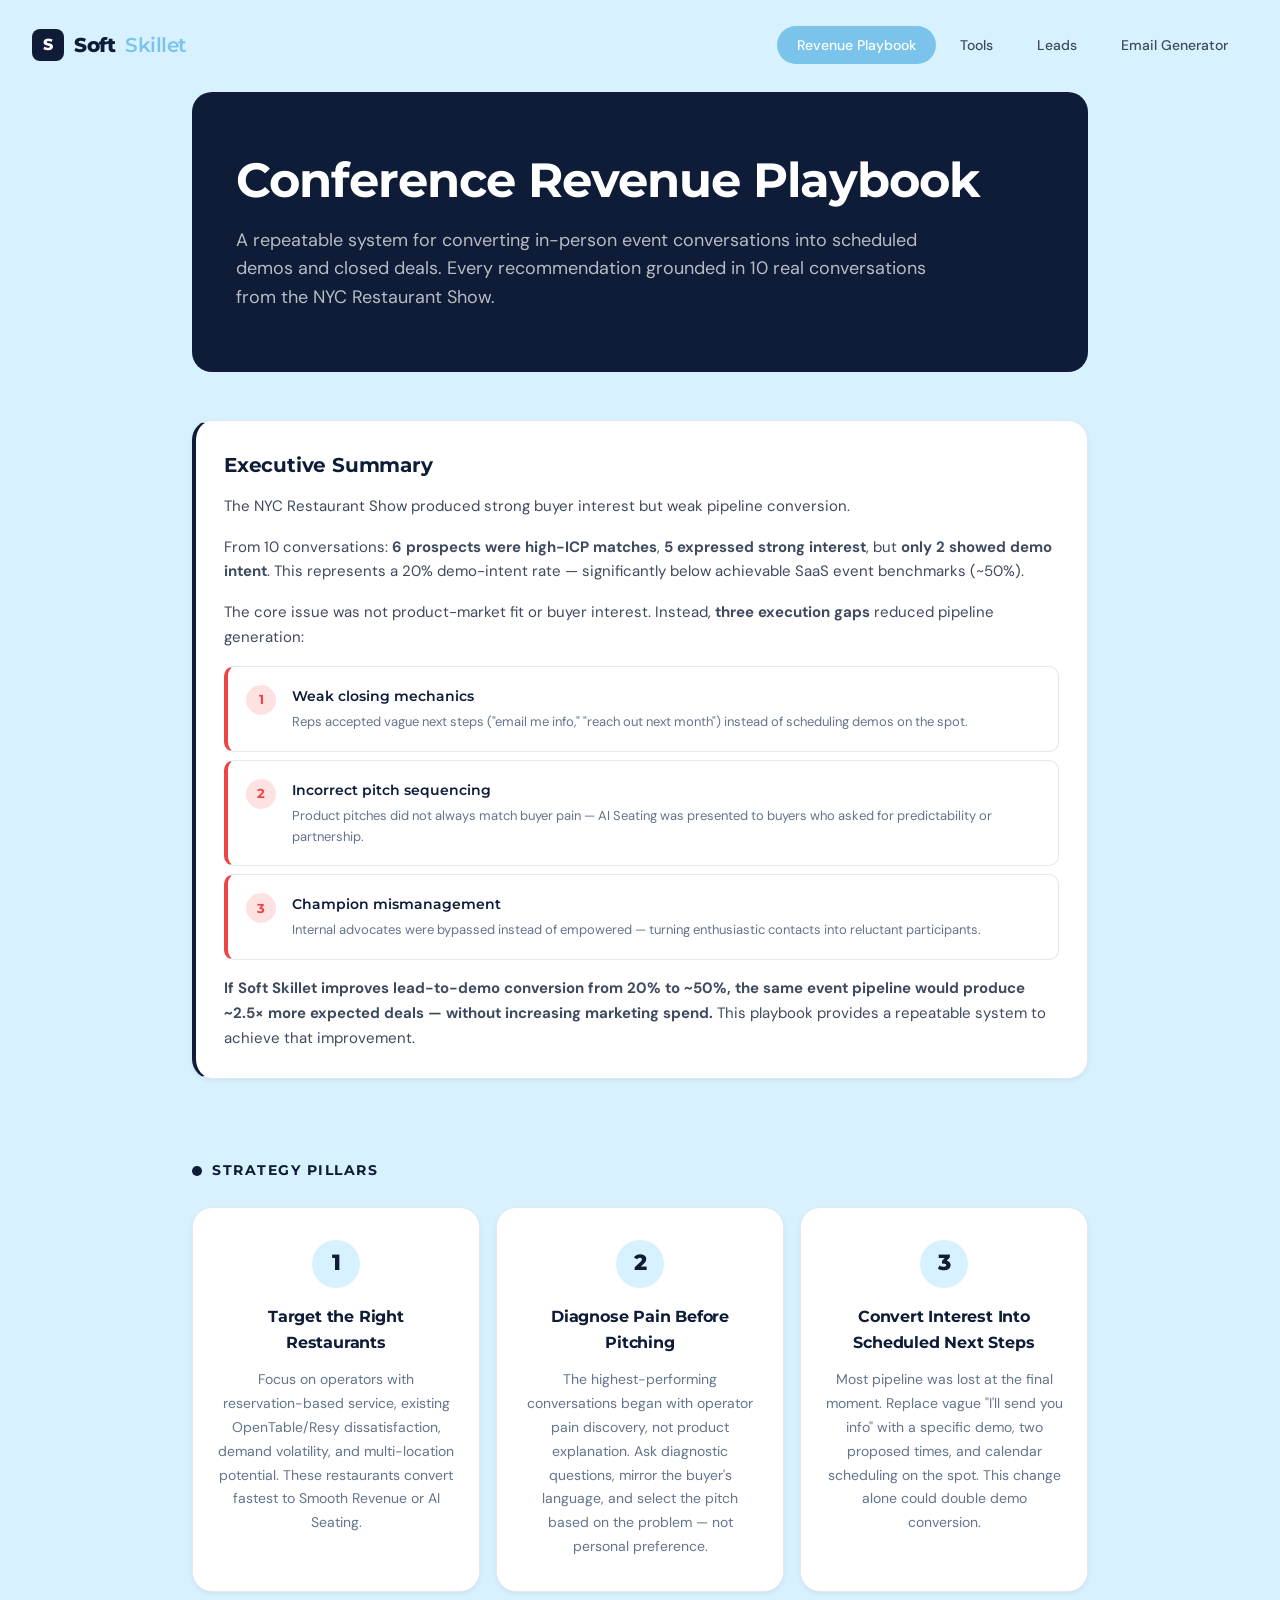
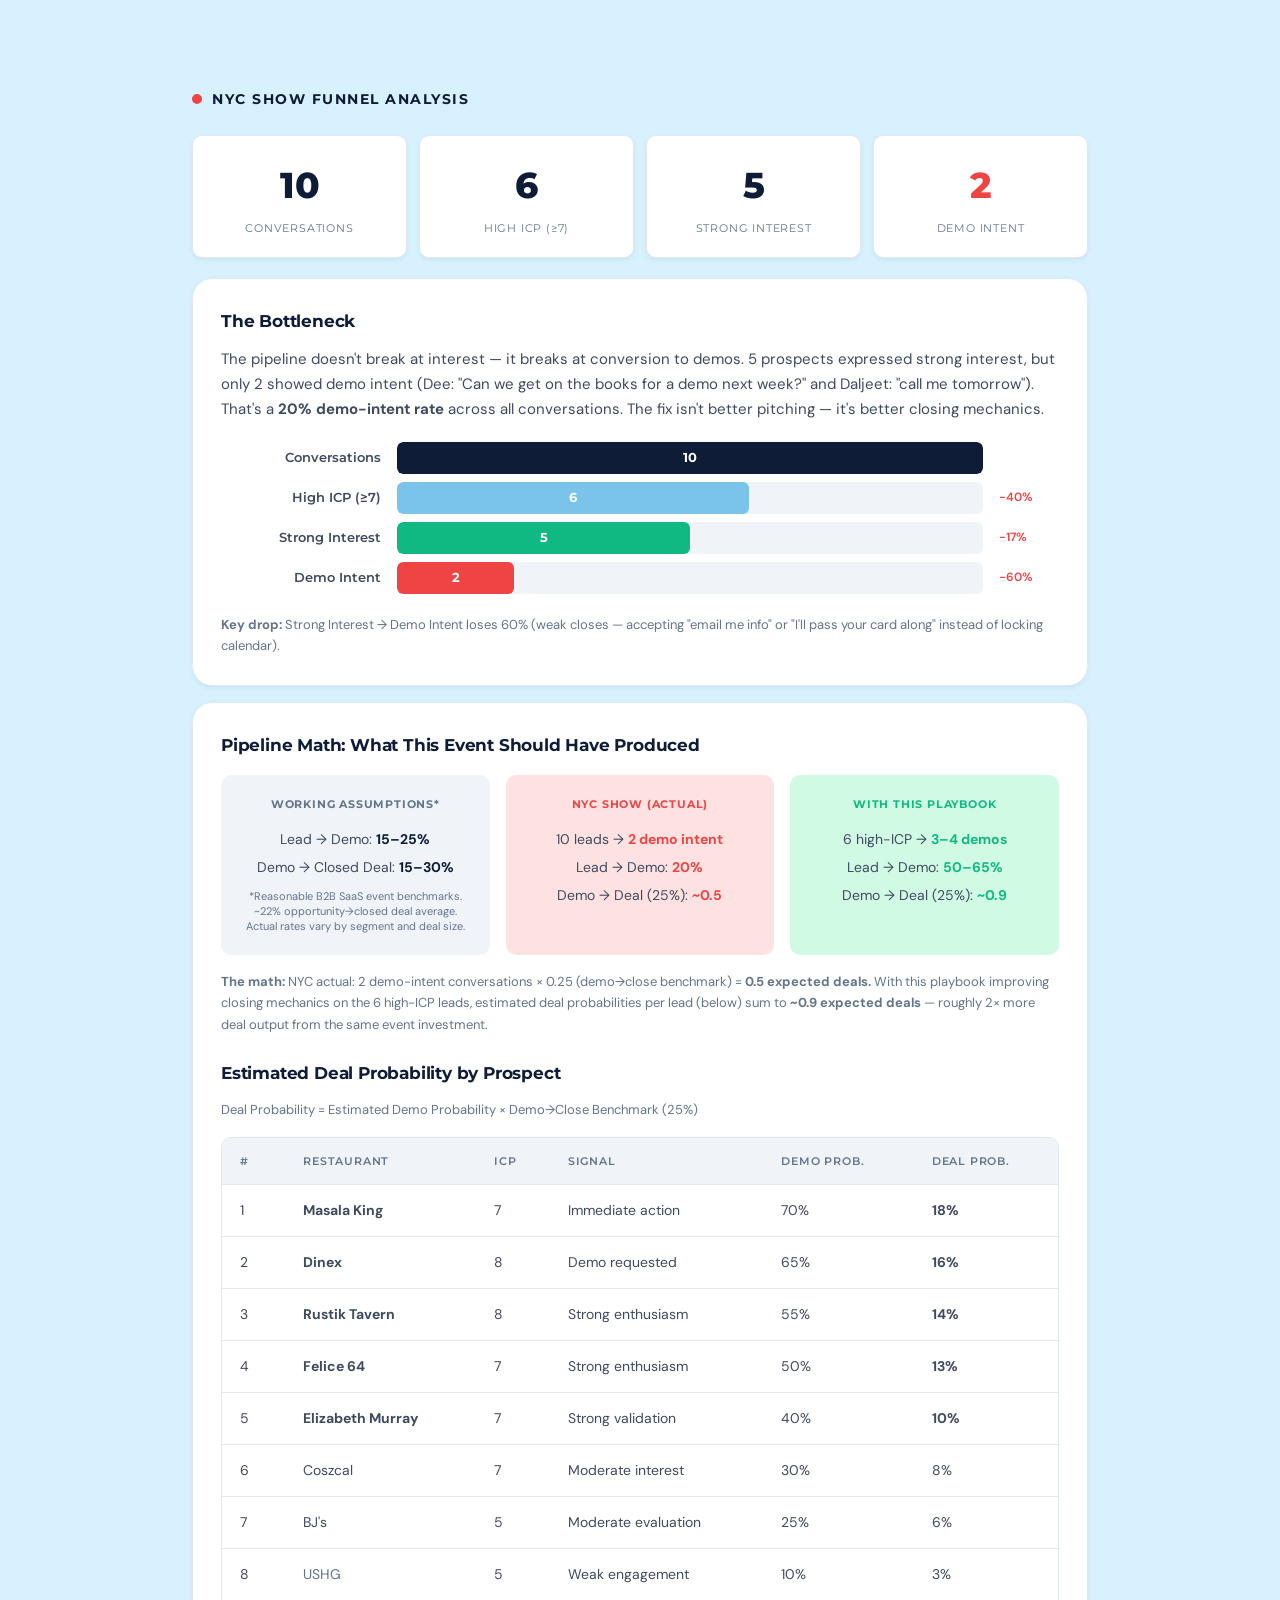
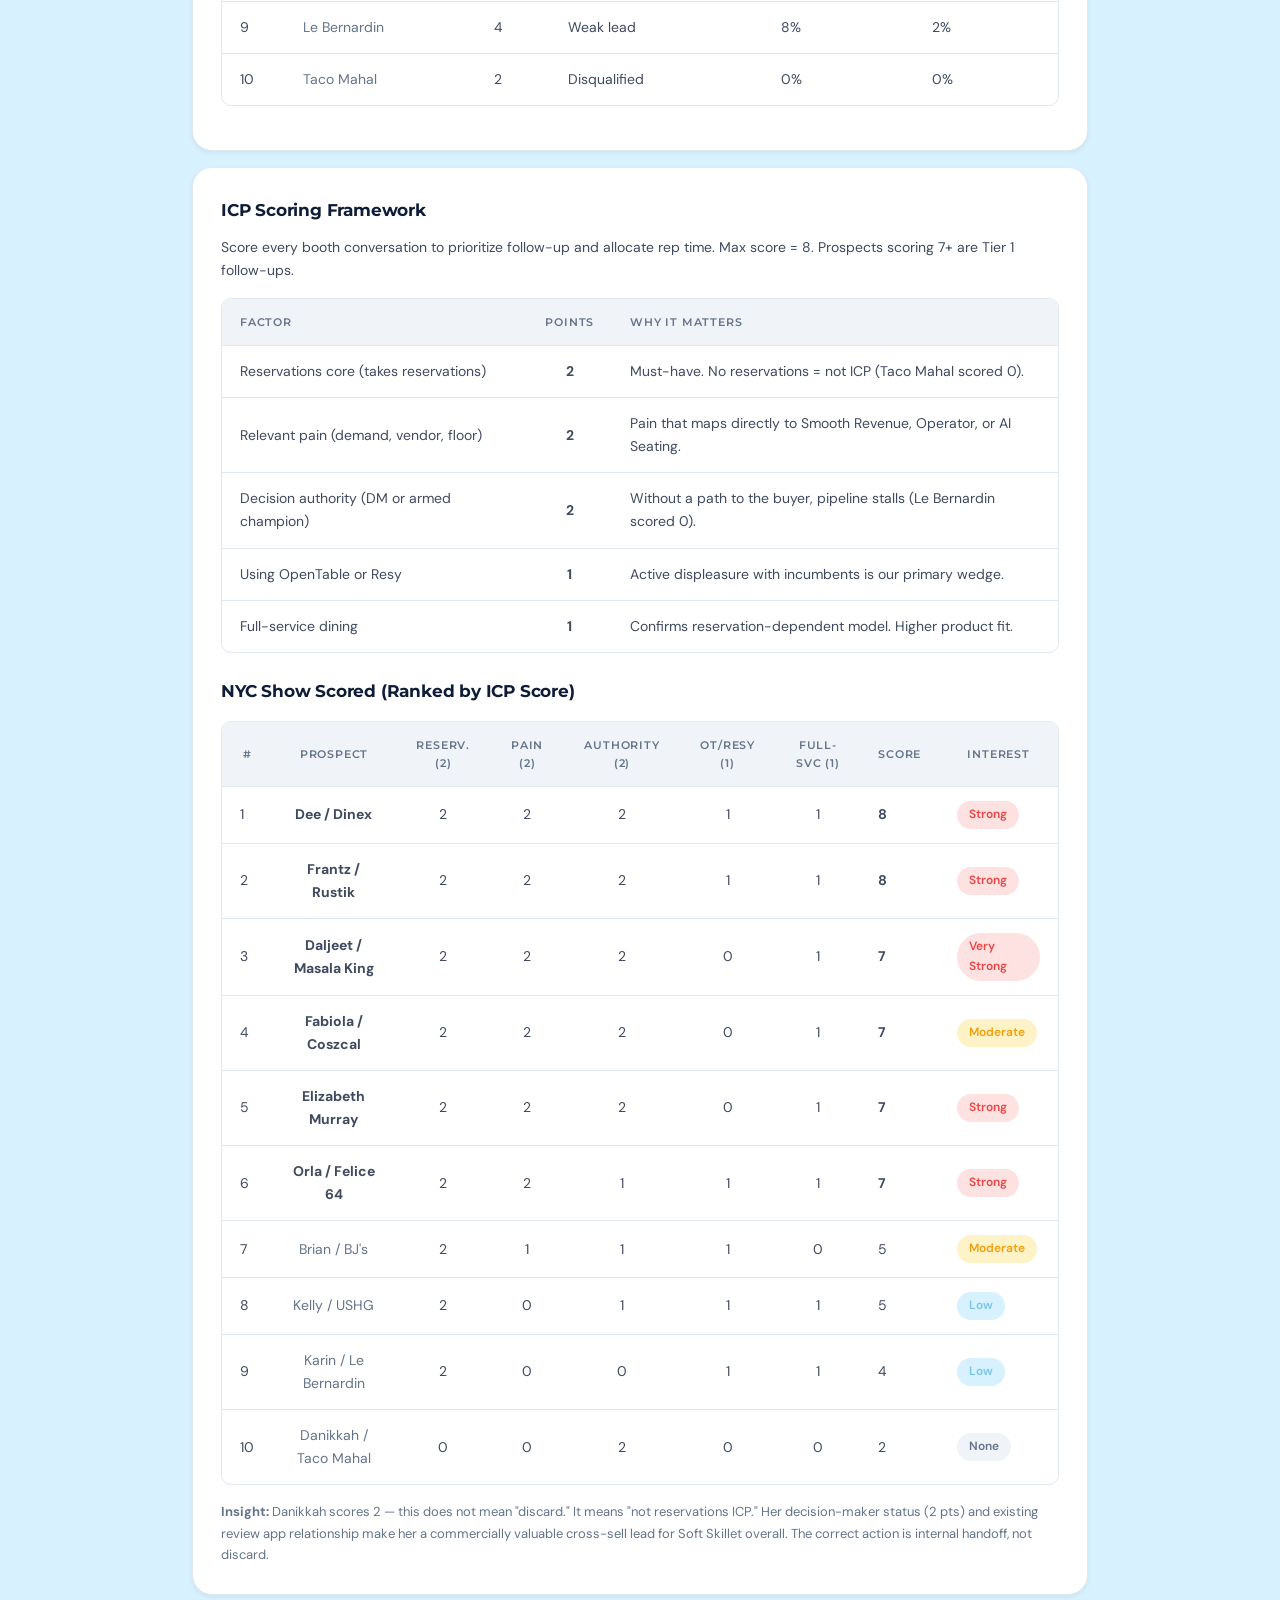
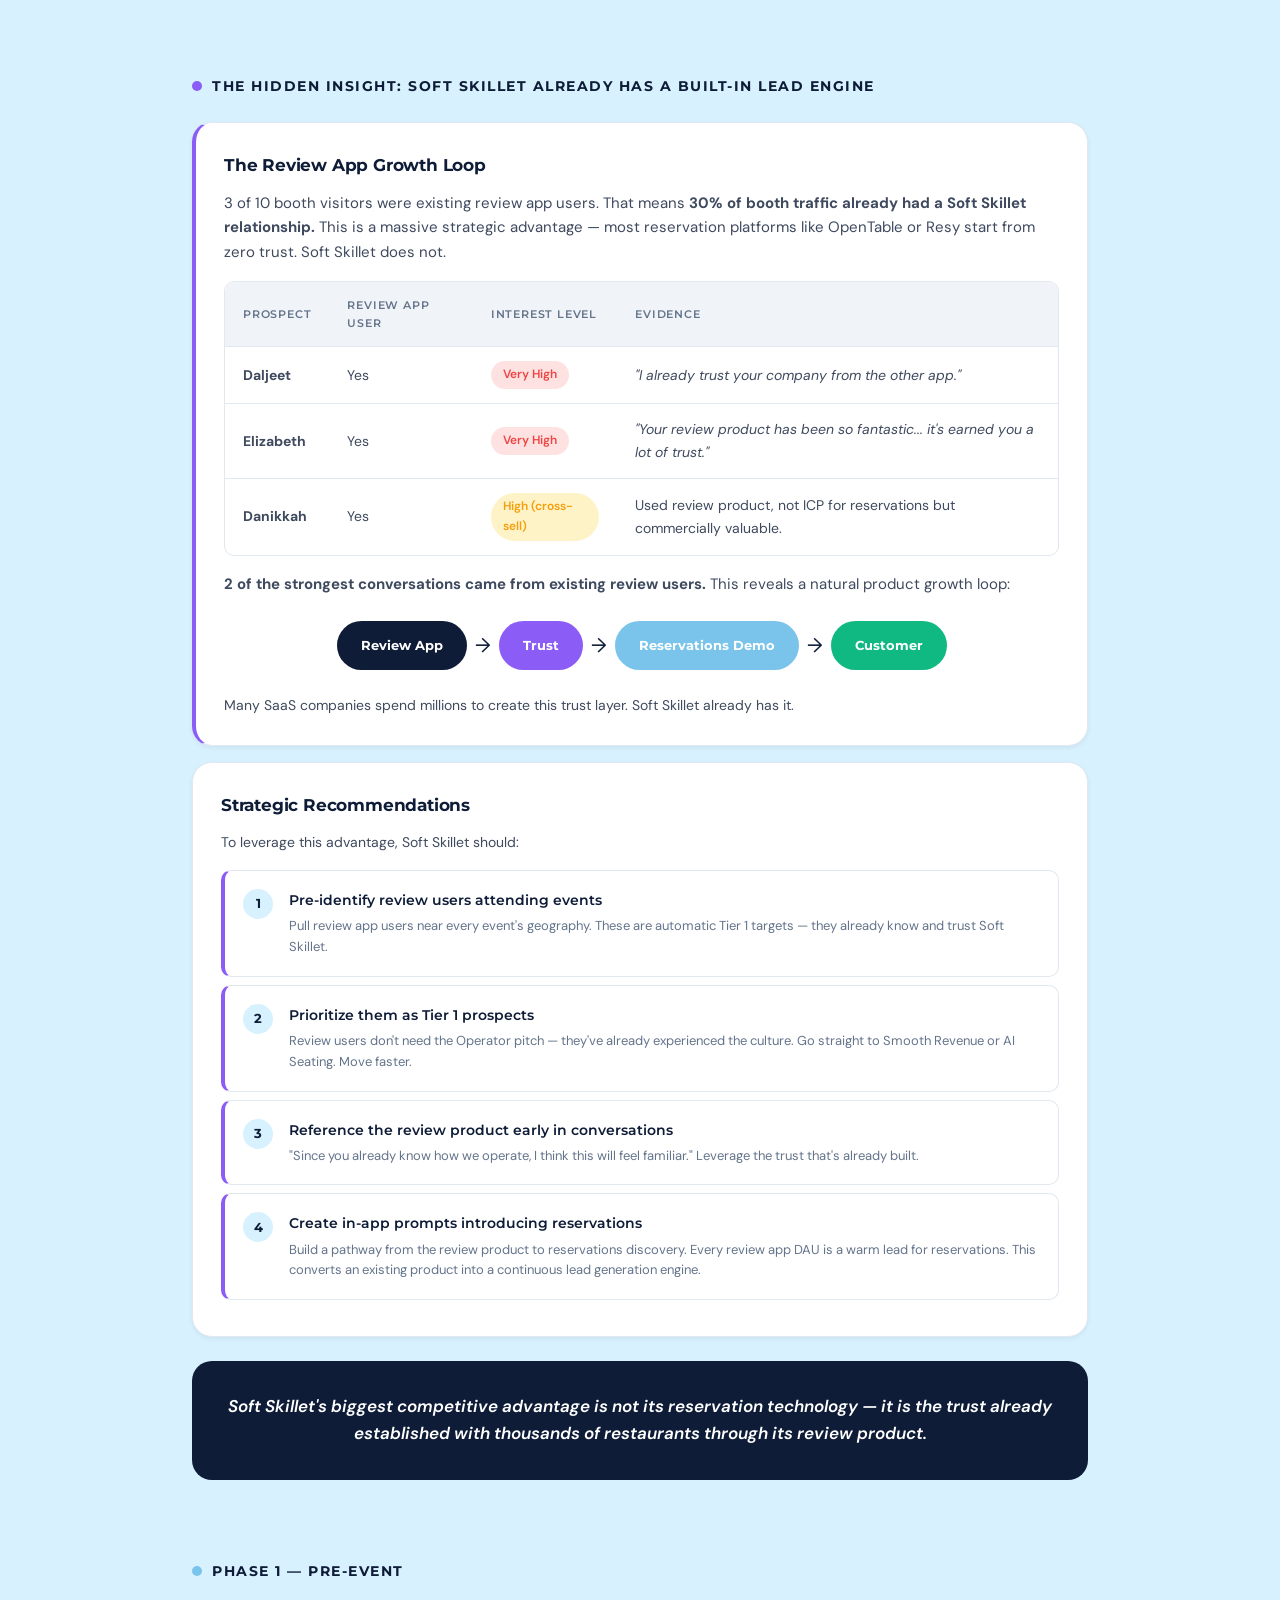
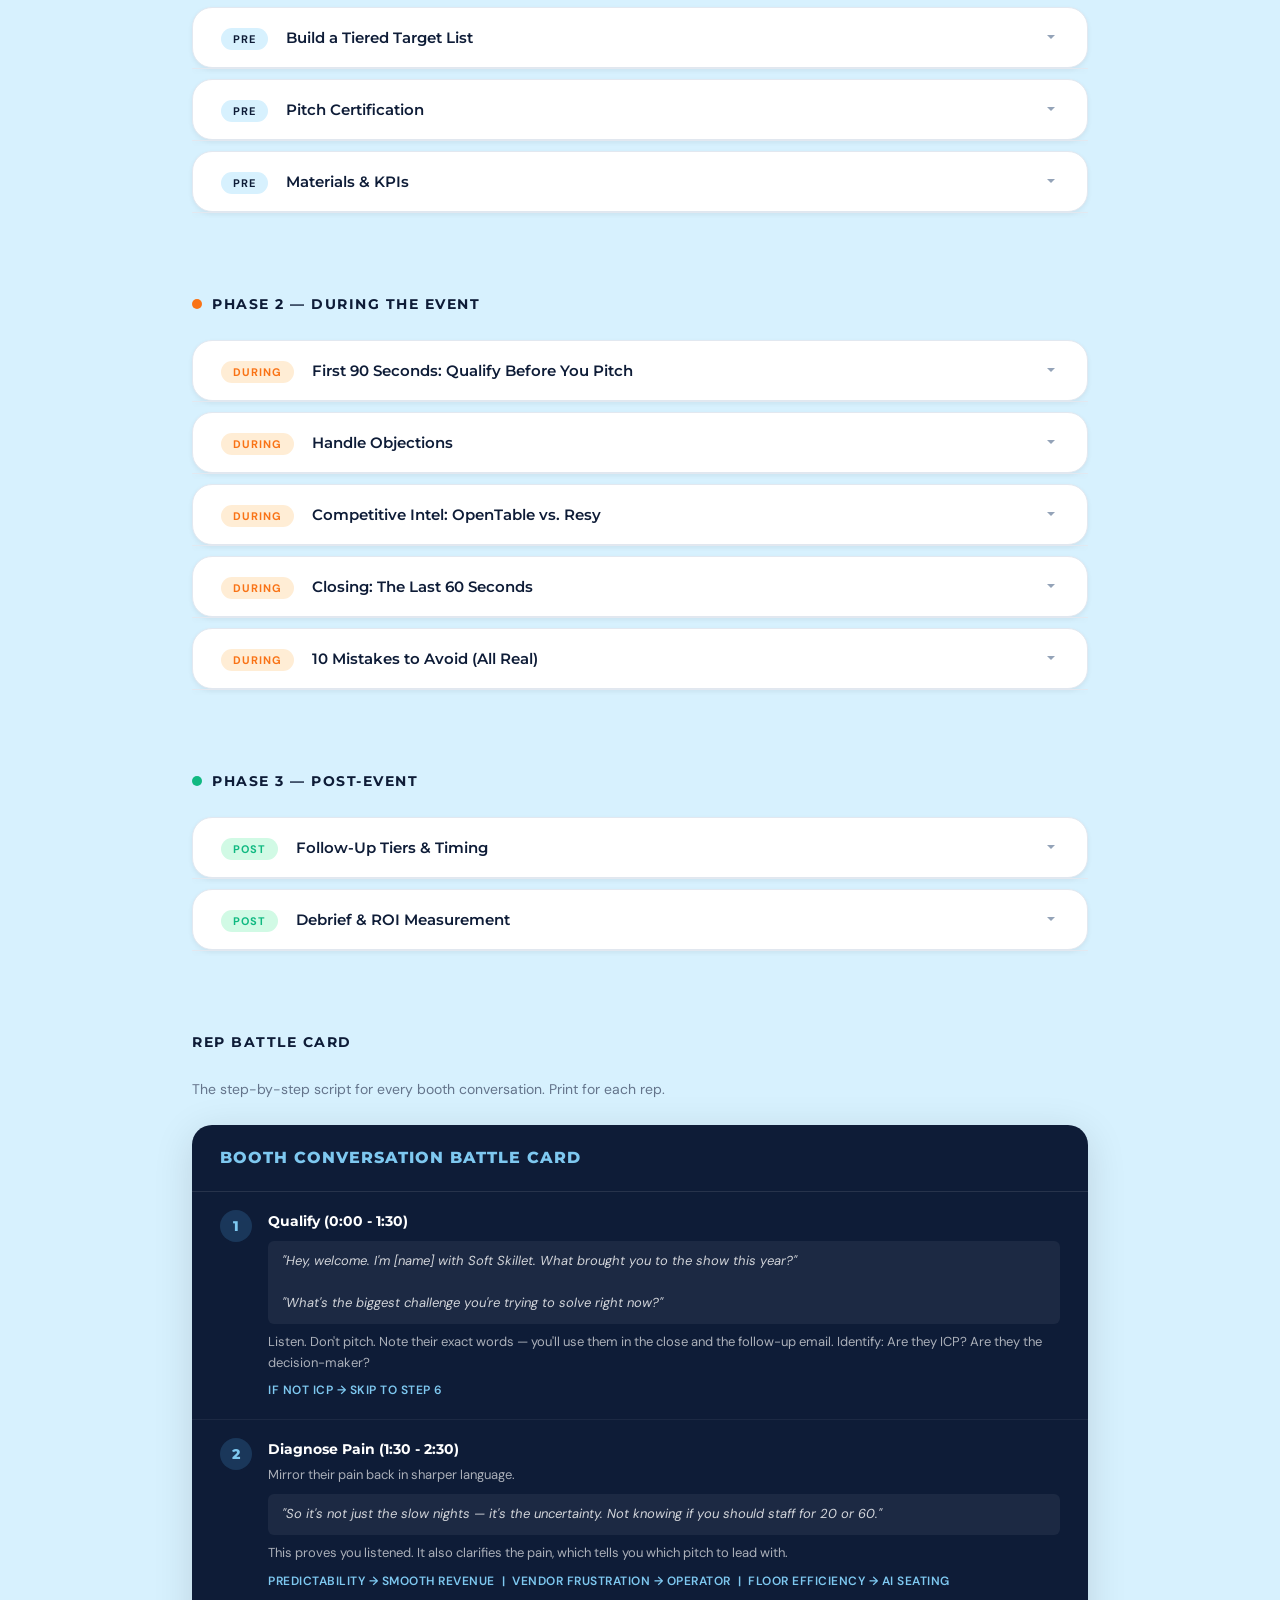
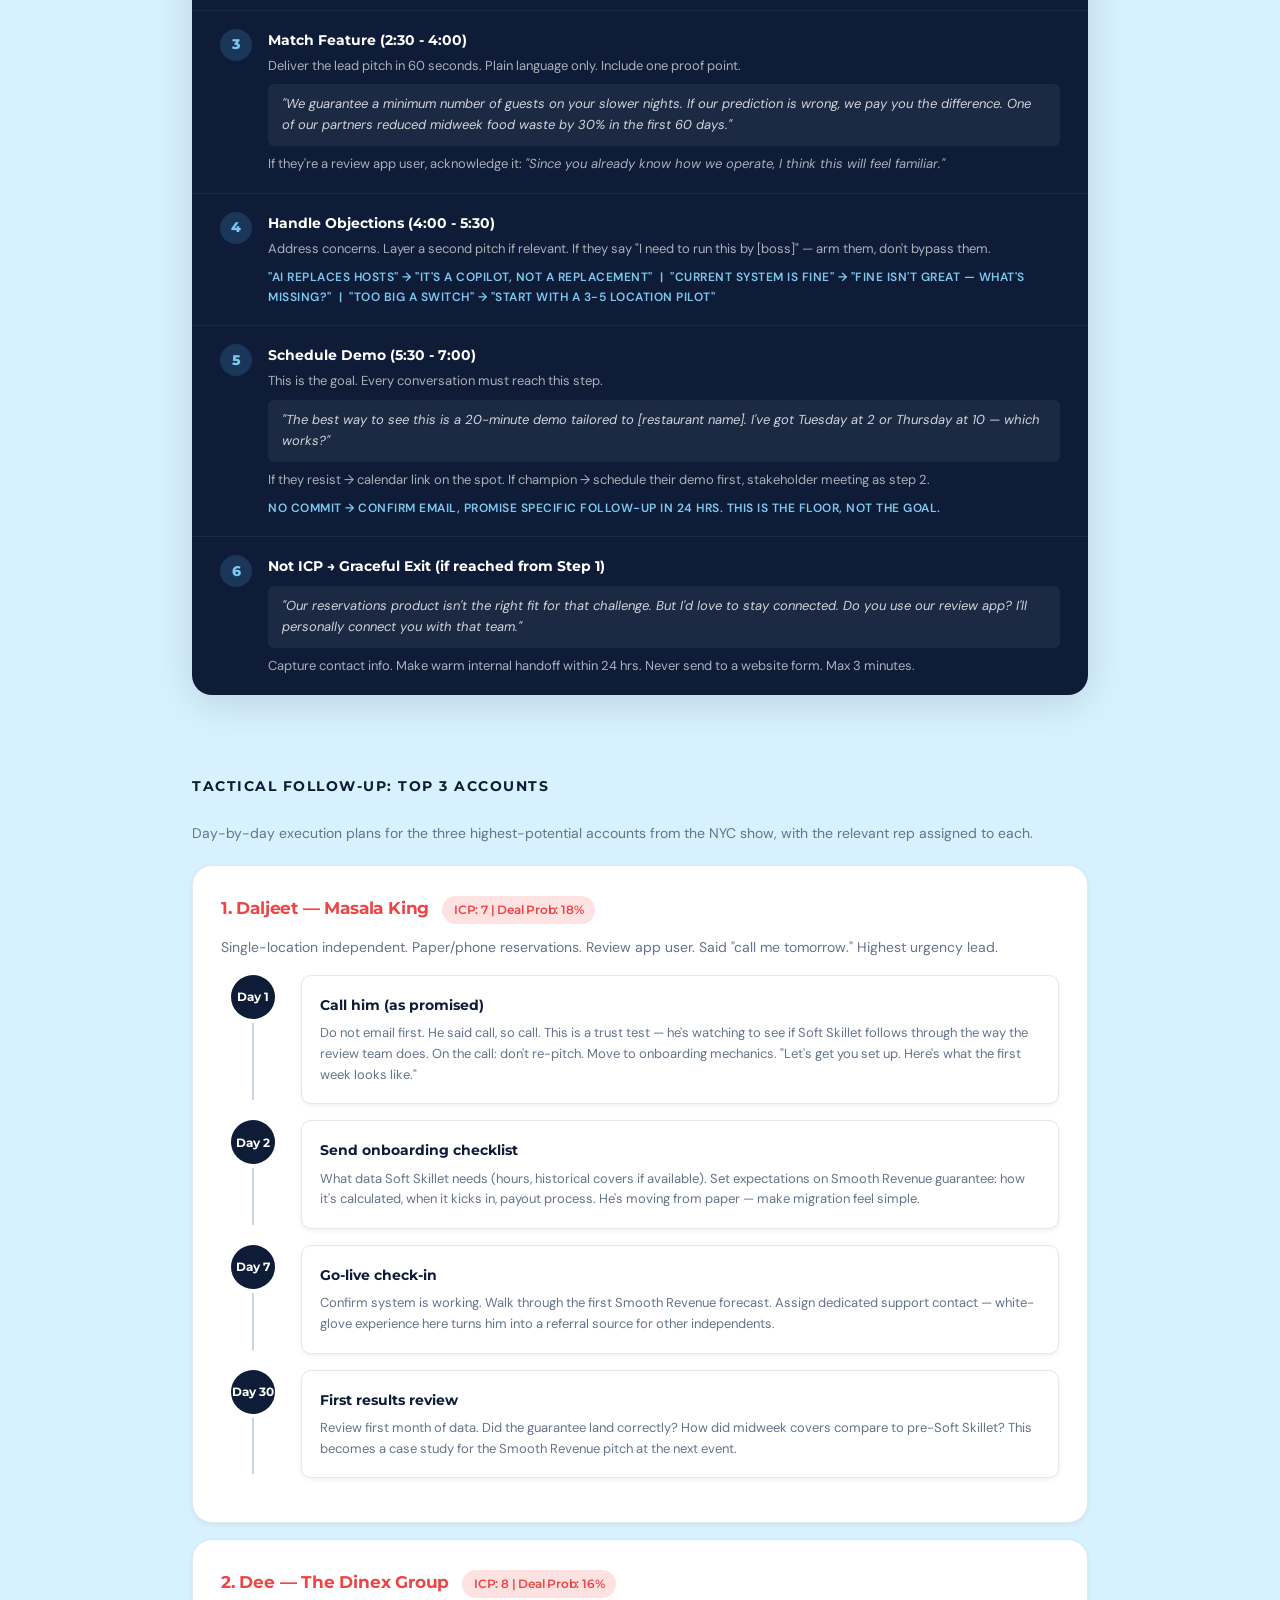
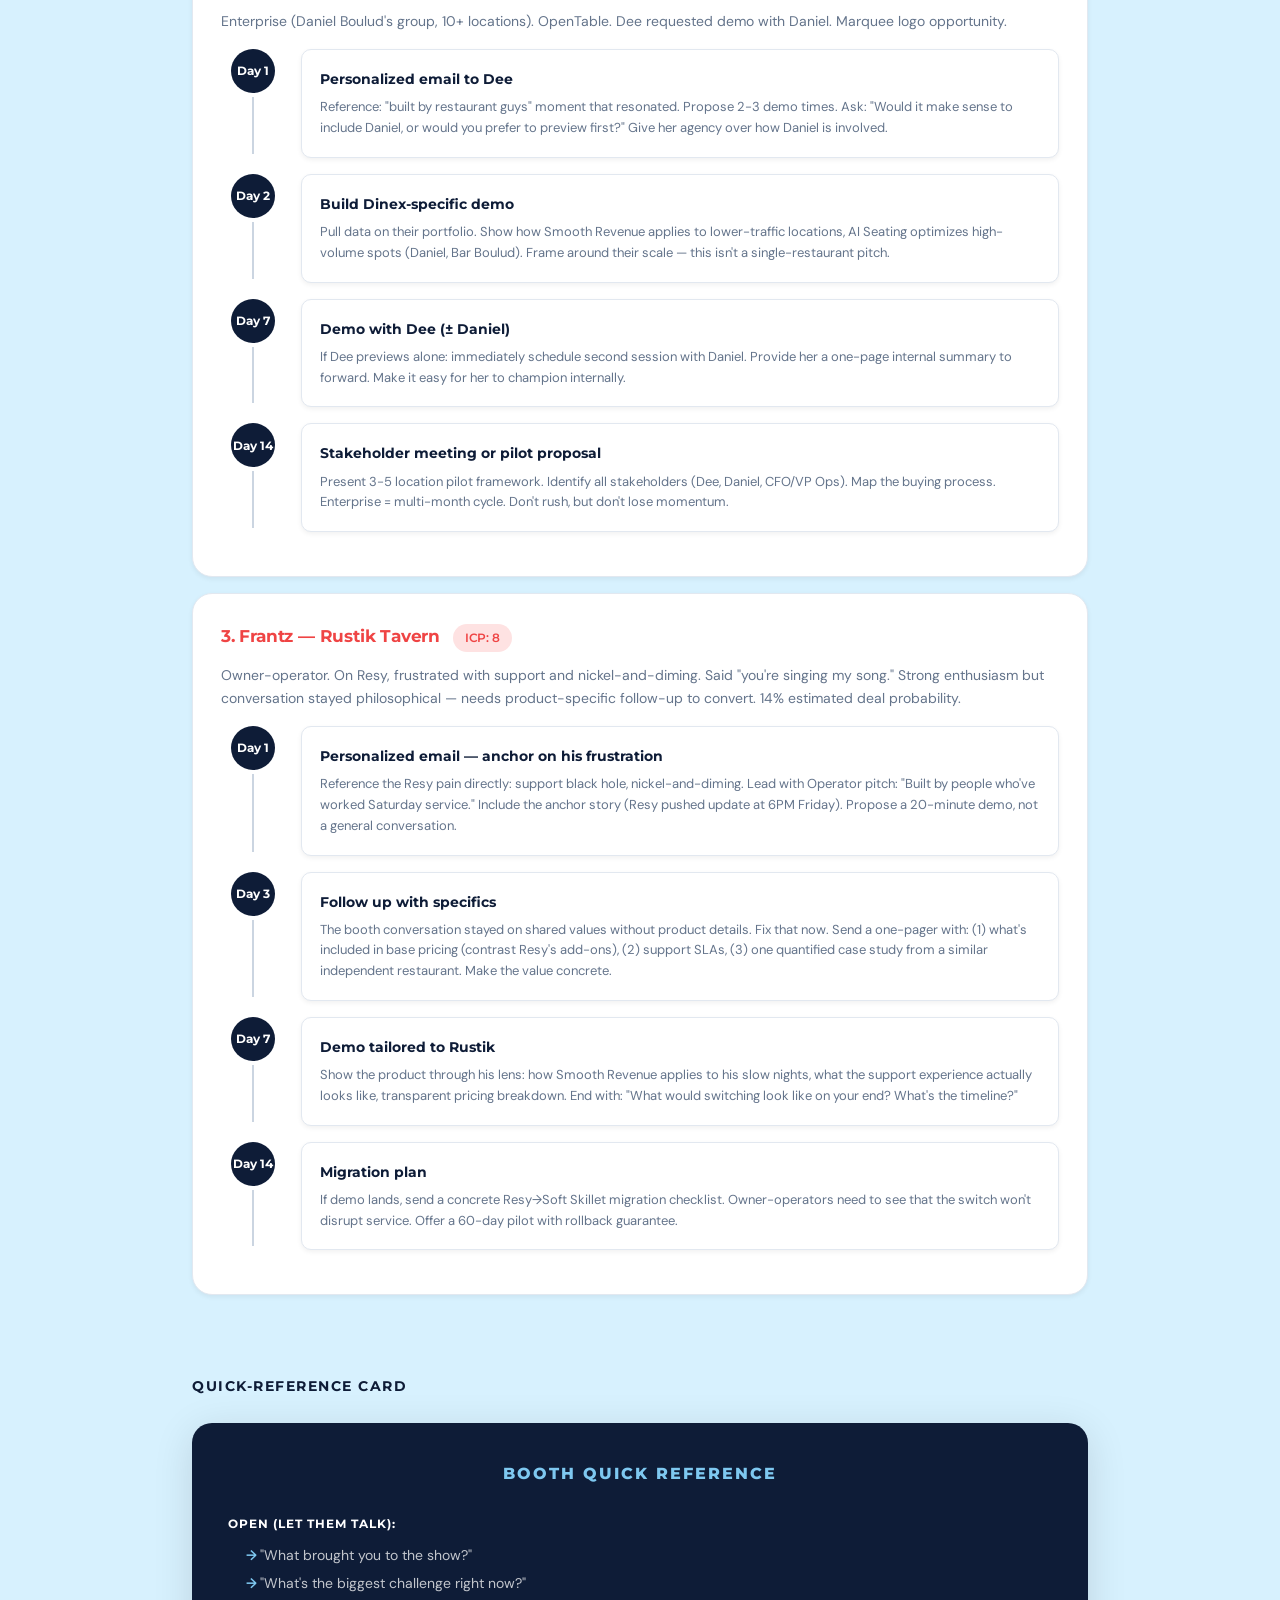
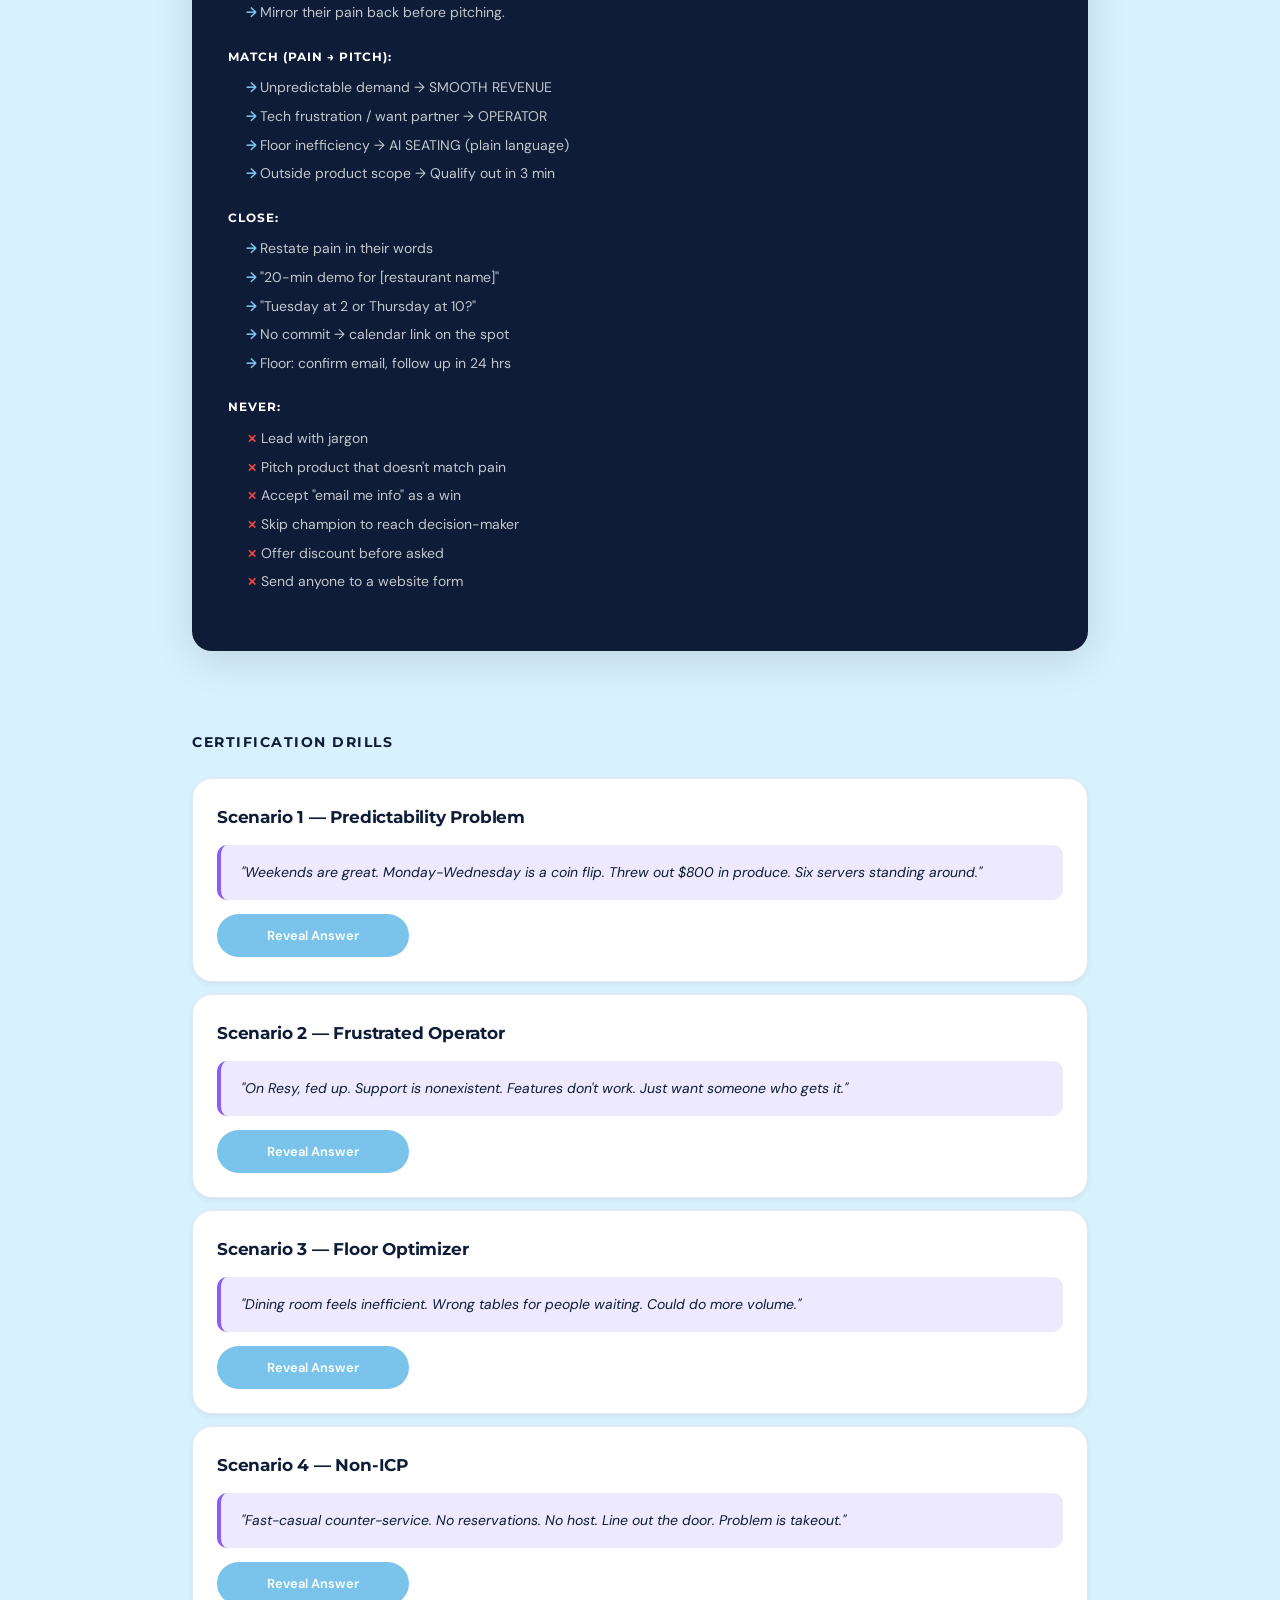
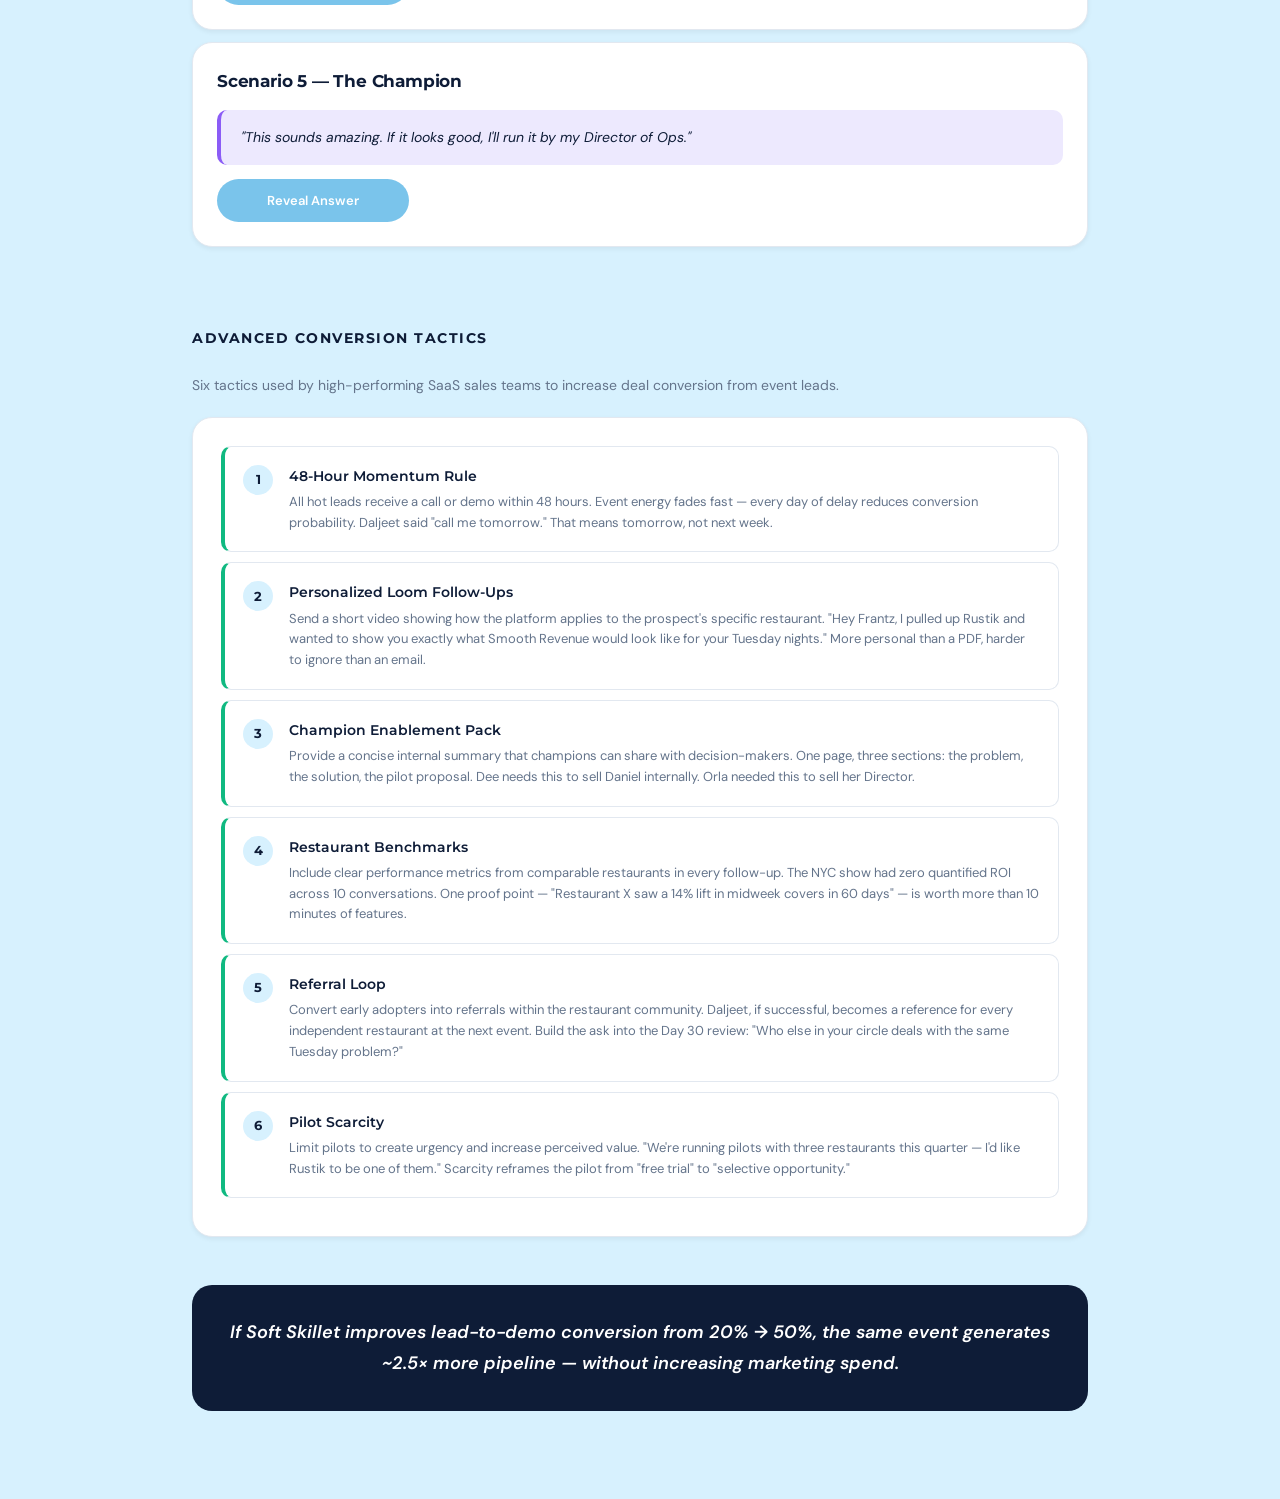
==== commit 65aa7484: "Expand review app growth loop into full strategic insight section Adds evidence table, visual growth" ====
--- a/playbook/index.html
+++ b/playbook/index.html
@@ -1166,14 +1166,45 @@
     </div>
 
     <!-- GROWTH LOOP INSIGHT -->
-    <div class="insight-box">
-        <h3>The Core Insight: Review App → Reservations Growth Loop</h3>
-        <p>3 of 10 booth visitors were existing review app users (Daljeet, Danikkah, Elizabeth). Of those 3, <strong>2 explicitly cited their trust in the review product as the reason they were open to the reservations pitch:</strong></p>
-        <p>Daljeet: <em>"I already trust your company from the other app."</em><br>Elizabeth: <em>"Your review product has been so fantastic... it's earned you a lot of trust. I'm willing to bet you've gotten reservations right too."</em></p>
-        <p><strong>This is Soft Skillet's unfair advantage.</strong> No competitor has a pre-existing trust relationship with tens of thousands of restaurant operators. The review app isn't just a separate product — it's the top of a conversion funnel. The strategic play:</p>
-        <p><strong>1. Pre-event:</strong> Pull review app users near every event's geography. These are automatic Tier 1 targets — they already know and trust us.<br>
-        <strong>2. At the booth:</strong> Move faster with review users. They don't need the Operator pitch — they've already experienced the culture. Go straight to Smooth Revenue or AI Seating.<br>
-        <strong>3. At scale:</strong> Build an in-app pathway from the review product to reservations discovery. Every review app DAU is a warm lead for reservations. This is the real growth loop.</p>
+    <h2><span class="phase-dot" style="background:var(--purple);"></span> The Hidden Insight: Soft Skillet Already Has a Built-In Lead Engine</h2>
+
+    <div class="card" style="border-left:4px solid var(--purple);margin-bottom:16px;">
+        <h3 style="margin-top:0">The Review App Growth Loop</h3>
+        <p style="color:var(--text-secondary);font-size:15px;margin-bottom:16px">3 of 10 booth visitors were existing review app users. That means <strong>30% of booth traffic already had a Soft Skillet relationship.</strong> This is a massive strategic advantage — most reservation platforms like OpenTable or Resy start from zero trust. Soft Skillet does not.</p>
+
+        <div class="table-wrap"><table>
+            <tr><th>Prospect</th><th>Review App User</th><th>Interest Level</th><th>Evidence</th></tr>
+            <tr><td><strong>Daljeet</strong></td><td>Yes</td><td><span class="badge badge-hot">Very High</span></td><td><em>"I already trust your company from the other app."</em></td></tr>
+            <tr><td><strong>Elizabeth</strong></td><td>Yes</td><td><span class="badge badge-hot">Very High</span></td><td><em>"Your review product has been so fantastic... it's earned you a lot of trust."</em></td></tr>
+            <tr><td><strong>Danikkah</strong></td><td>Yes</td><td><span class="badge badge-warm">High (cross-sell)</span></td><td>Used review product, not ICP for reservations but commercially valuable.</td></tr>
+        </table></div>
+
+        <p style="color:var(--text-secondary);font-size:15px;margin-top:16px;margin-bottom:16px"><strong>2 of the strongest conversations came from existing review users.</strong> This reveals a natural product growth loop:</p>
+
+        <div style="display:flex;align-items:center;justify-content:center;gap:0;margin:24px 0;flex-wrap:wrap;">
+            <div style="background:var(--navy);color:var(--white);padding:14px 24px;border-radius:50px;font-family:'Montserrat',sans-serif;font-size:13px;font-weight:700;text-align:center;">Review App</div>
+            <div style="color:var(--navy);font-size:20px;padding:0 8px;">→</div>
+            <div style="background:var(--purple);color:var(--white);padding:14px 24px;border-radius:50px;font-family:'Montserrat',sans-serif;font-size:13px;font-weight:700;text-align:center;">Trust</div>
+            <div style="color:var(--navy);font-size:20px;padding:0 8px;">→</div>
+            <div style="background:var(--blue-bright);color:var(--white);padding:14px 24px;border-radius:50px;font-family:'Montserrat',sans-serif;font-size:13px;font-weight:700;text-align:center;">Reservations Demo</div>
+            <div style="color:var(--navy);font-size:20px;padding:0 8px;">→</div>
+            <div style="background:var(--green);color:var(--white);padding:14px 24px;border-radius:50px;font-family:'Montserrat',sans-serif;font-size:13px;font-weight:700;text-align:center;">Customer</div>
+        </div>
+
+        <p style="color:var(--text-secondary);font-size:14px;margin-bottom:0">Many SaaS companies spend millions to create this trust layer. Soft Skillet already has it.</p>
+    </div>
+
+    <div class="card">
+        <h3 style="margin-top:0">Strategic Recommendations</h3>
+        <p style="color:var(--text-secondary);font-size:14px;margin-bottom:16px">To leverage this advantage, Soft Skillet should:</p>
+        <div class="mistake-item" style="border-left:4px solid var(--purple);margin-bottom:8px"><div class="mistake-num mistake-num-accent">1</div><div class="mistake-content"><div class="mistake-title">Pre-identify review users attending events</div><div class="mistake-desc">Pull review app users near every event's geography. These are automatic Tier 1 targets — they already know and trust Soft Skillet.</div></div></div>
+        <div class="mistake-item" style="border-left:4px solid var(--purple);margin-bottom:8px"><div class="mistake-num mistake-num-accent">2</div><div class="mistake-content"><div class="mistake-title">Prioritize them as Tier 1 prospects</div><div class="mistake-desc">Review users don't need the Operator pitch — they've already experienced the culture. Go straight to Smooth Revenue or AI Seating. Move faster.</div></div></div>
+        <div class="mistake-item" style="border-left:4px solid var(--purple);margin-bottom:8px"><div class="mistake-num mistake-num-accent">3</div><div class="mistake-content"><div class="mistake-title">Reference the review product early in conversations</div><div class="mistake-desc">"Since you already know how we operate, I think this will feel familiar." Leverage the trust that's already built.</div></div></div>
+        <div class="mistake-item" style="border-left:4px solid var(--purple);margin-bottom:8px"><div class="mistake-num mistake-num-accent">4</div><div class="mistake-content"><div class="mistake-title">Create in-app prompts introducing reservations</div><div class="mistake-desc">Build a pathway from the review product to reservations discovery. Every review app DAU is a warm lead for reservations. This converts an existing product into a continuous lead generation engine.</div></div></div>
+    </div>
+
+    <div class="insight-box" style="text-align:center;">
+        <p style="font-size:17px;font-weight:600;color:var(--white);margin:0;line-height:1.6;"><em>Soft Skillet's biggest competitive advantage is not its reservation technology — it is the trust already established with thousands of restaurants through its review product.</em></p>
     </div>
 
     <!-- PHASE 1 -->
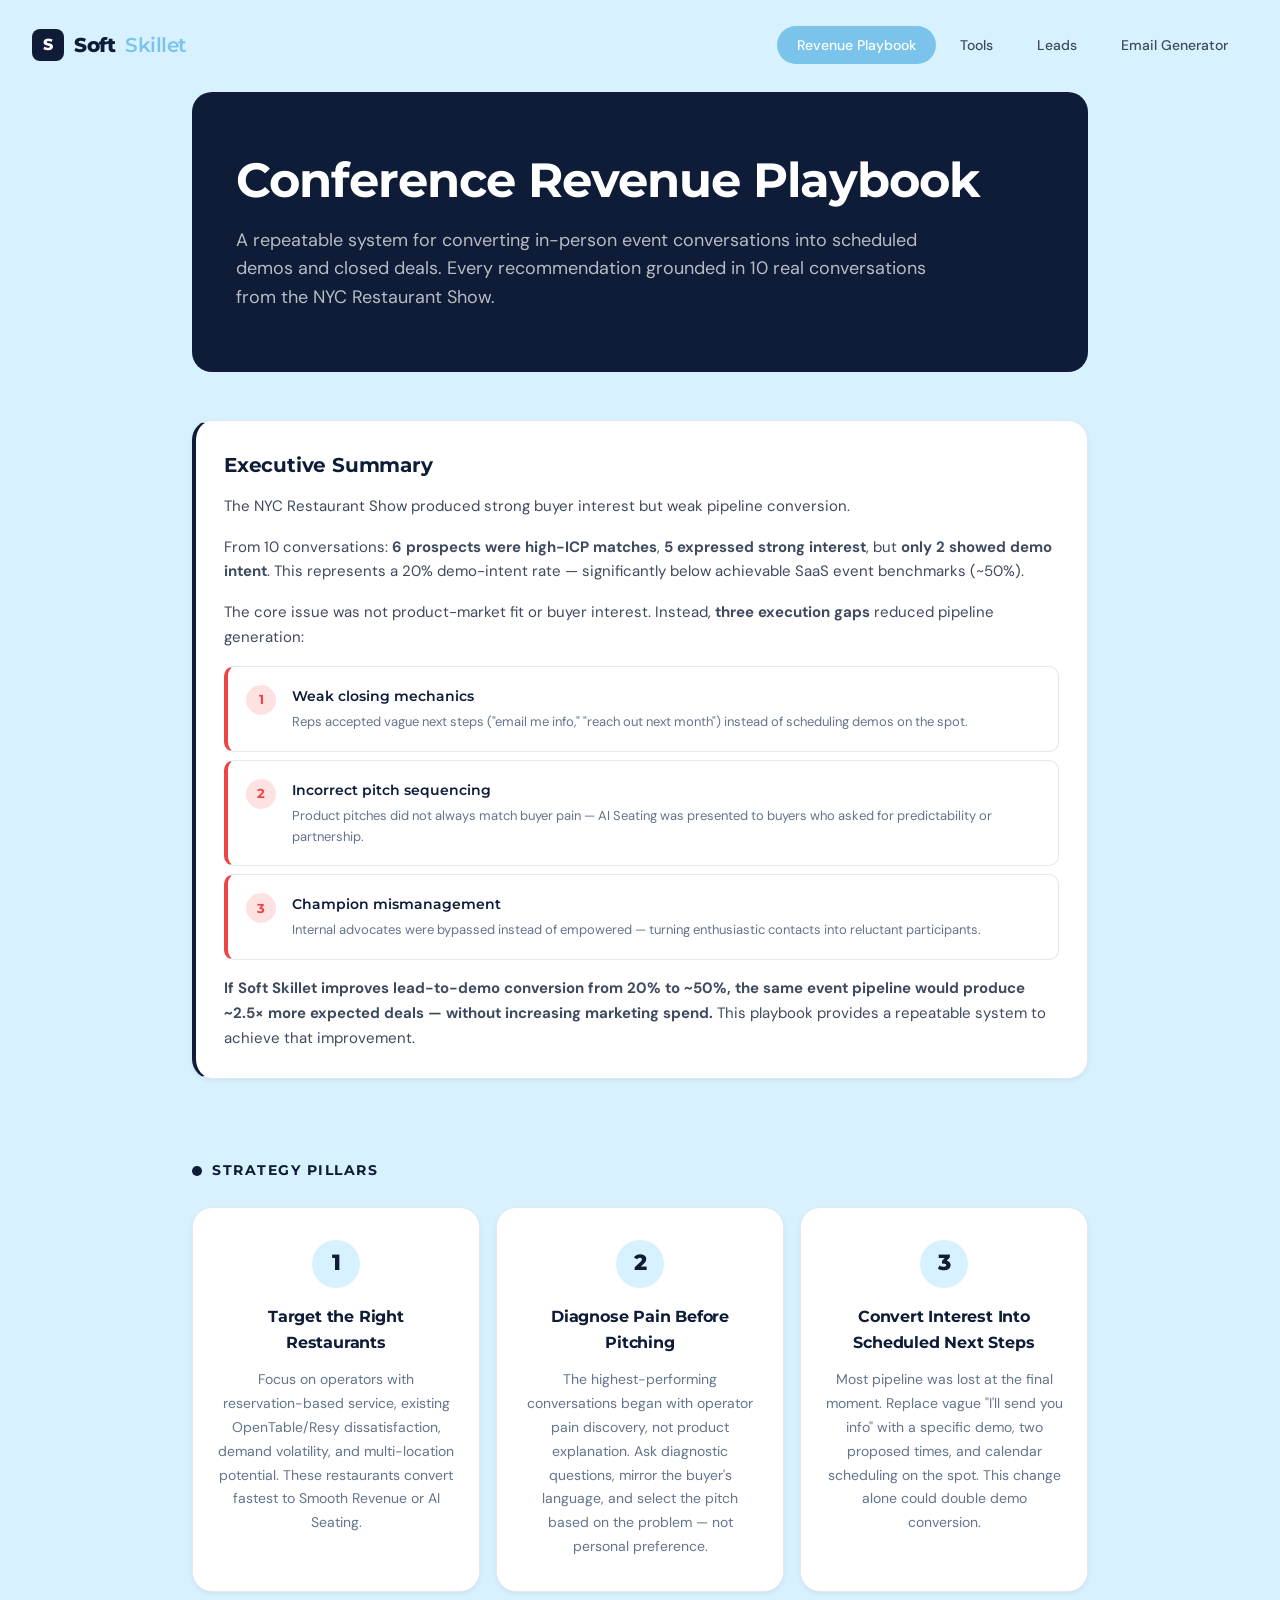
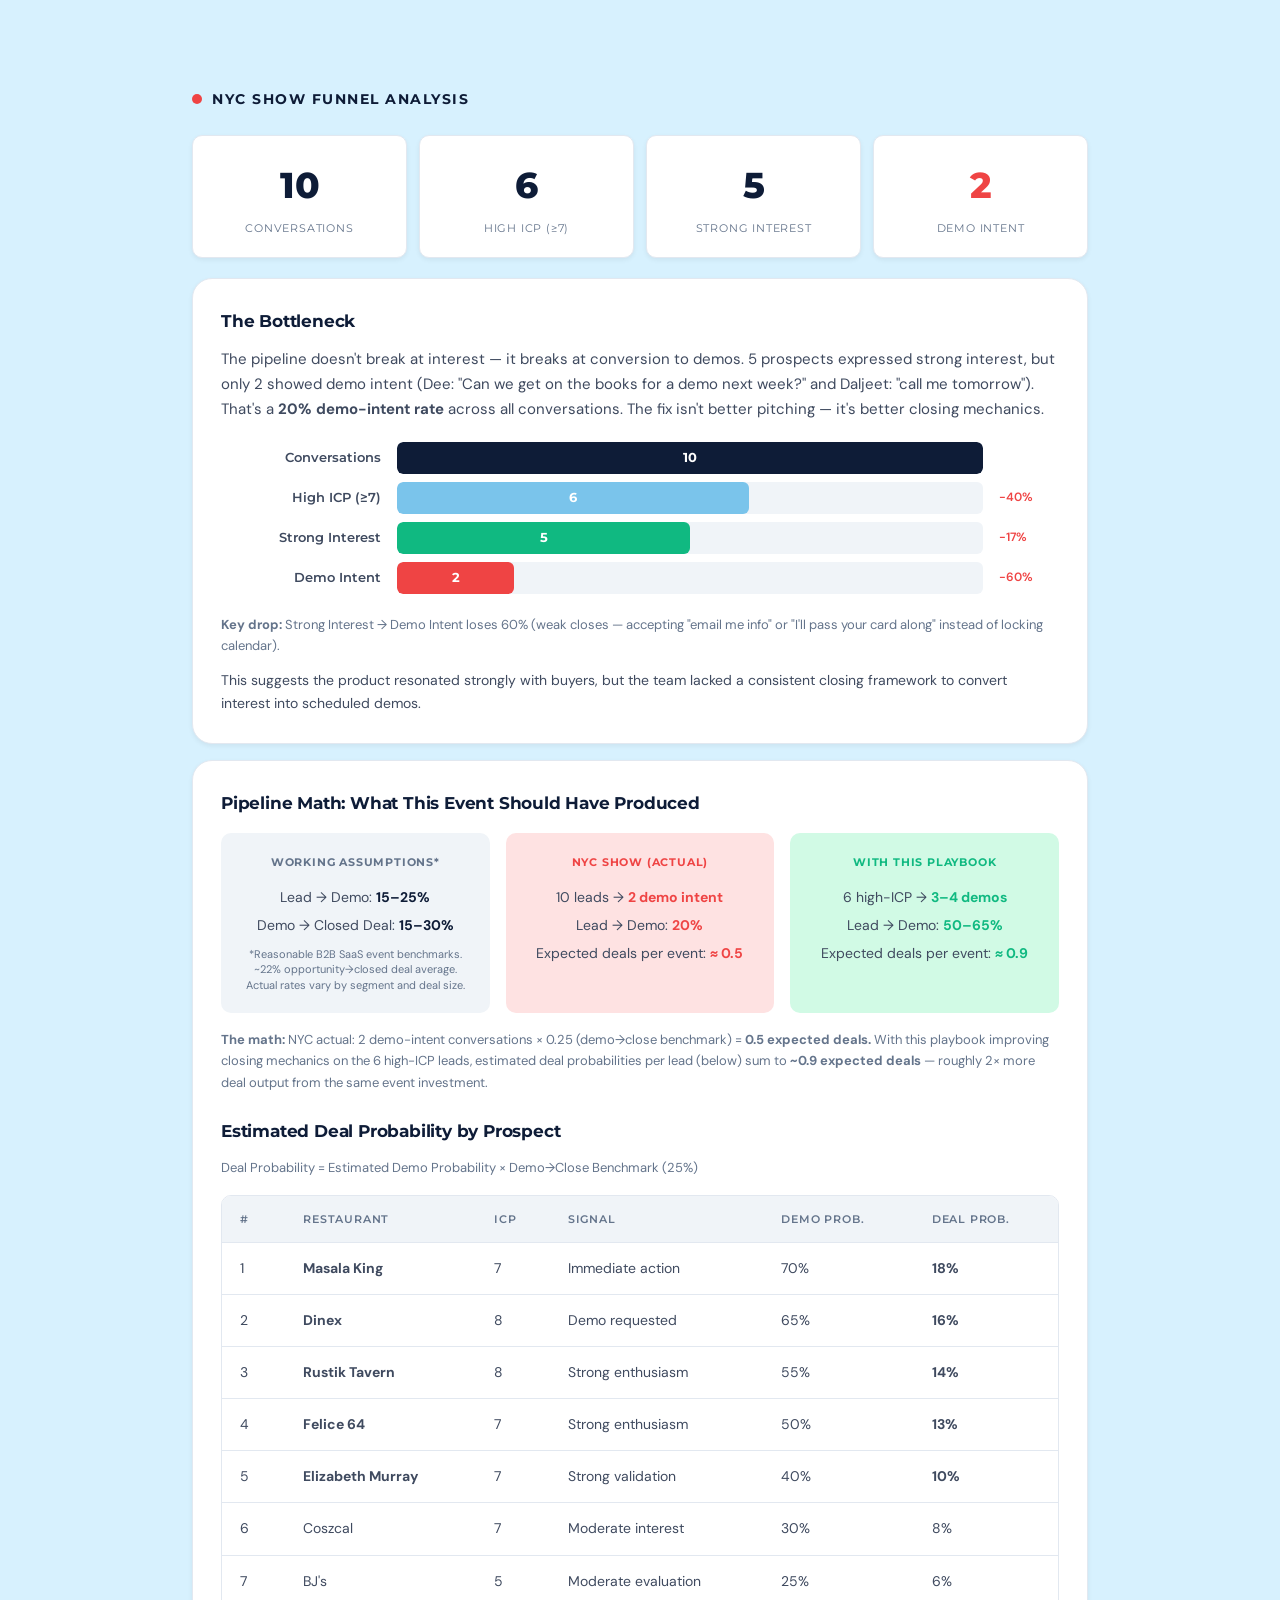
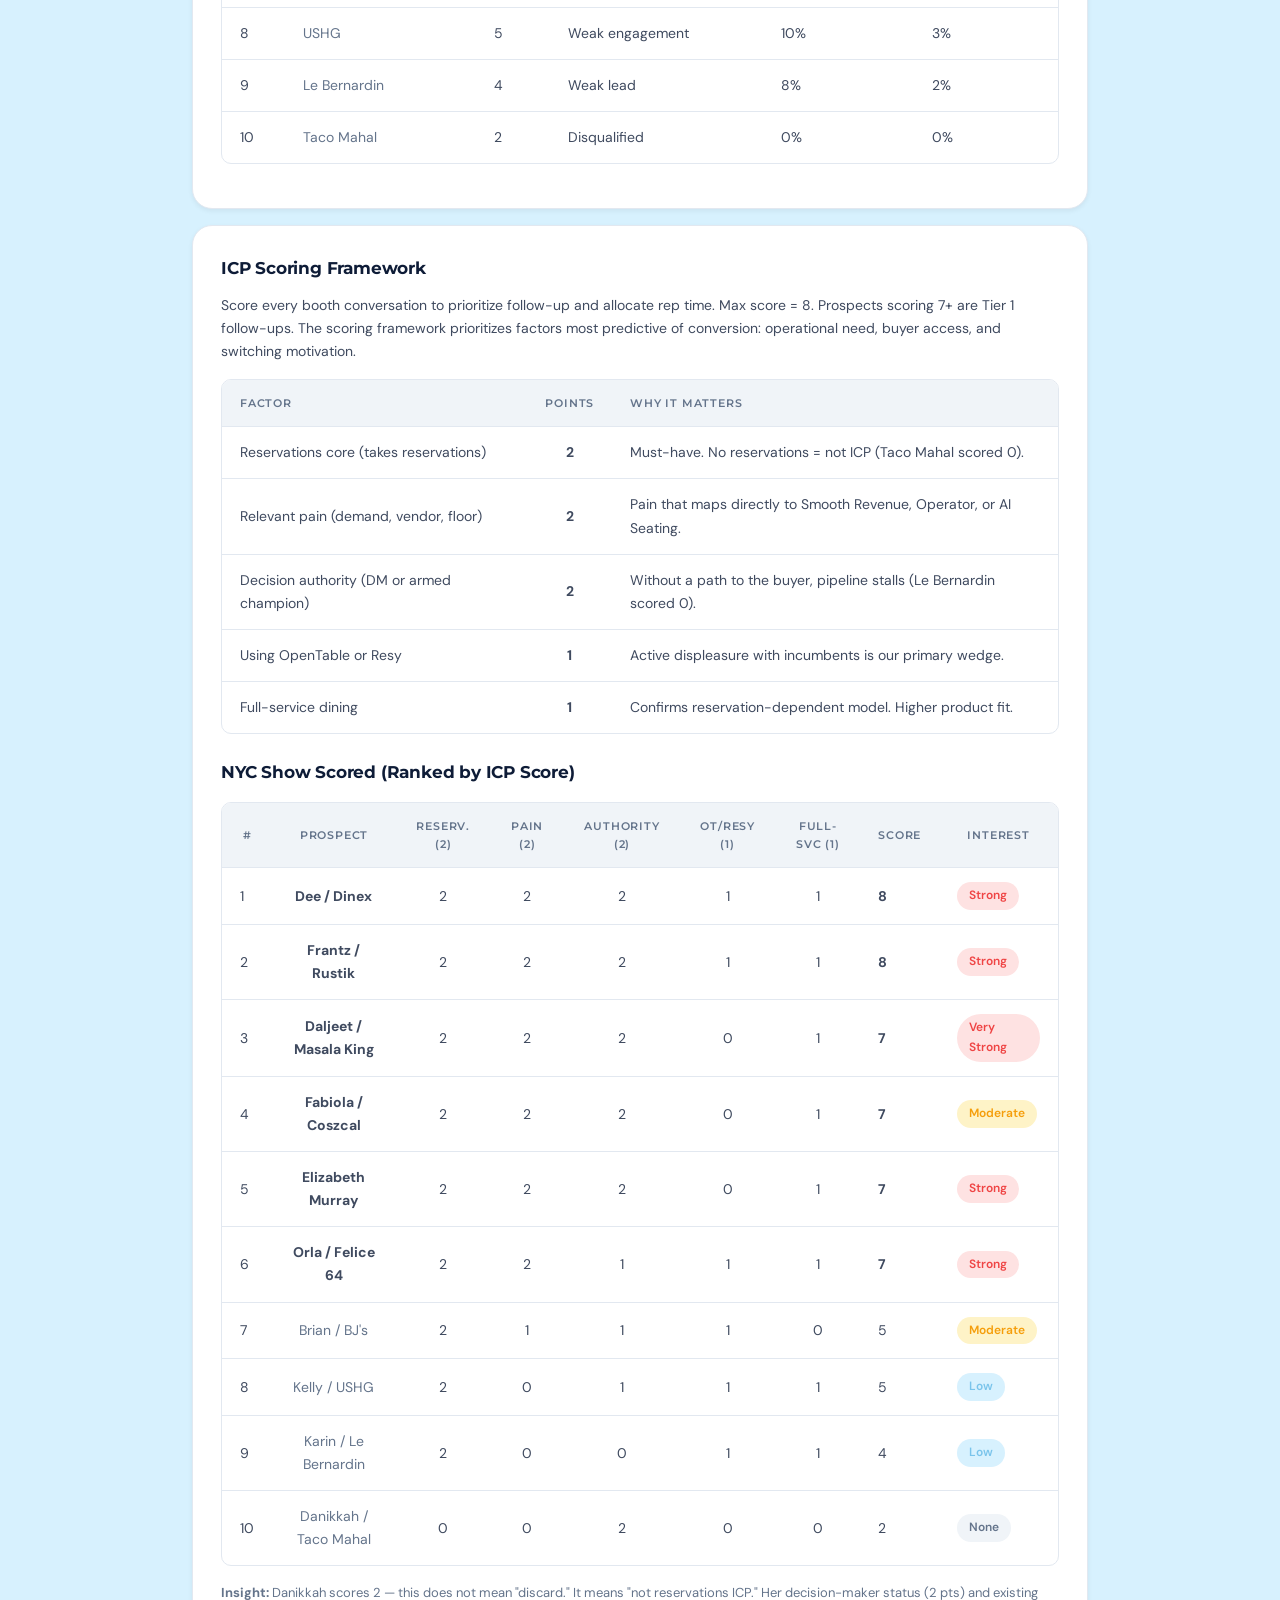
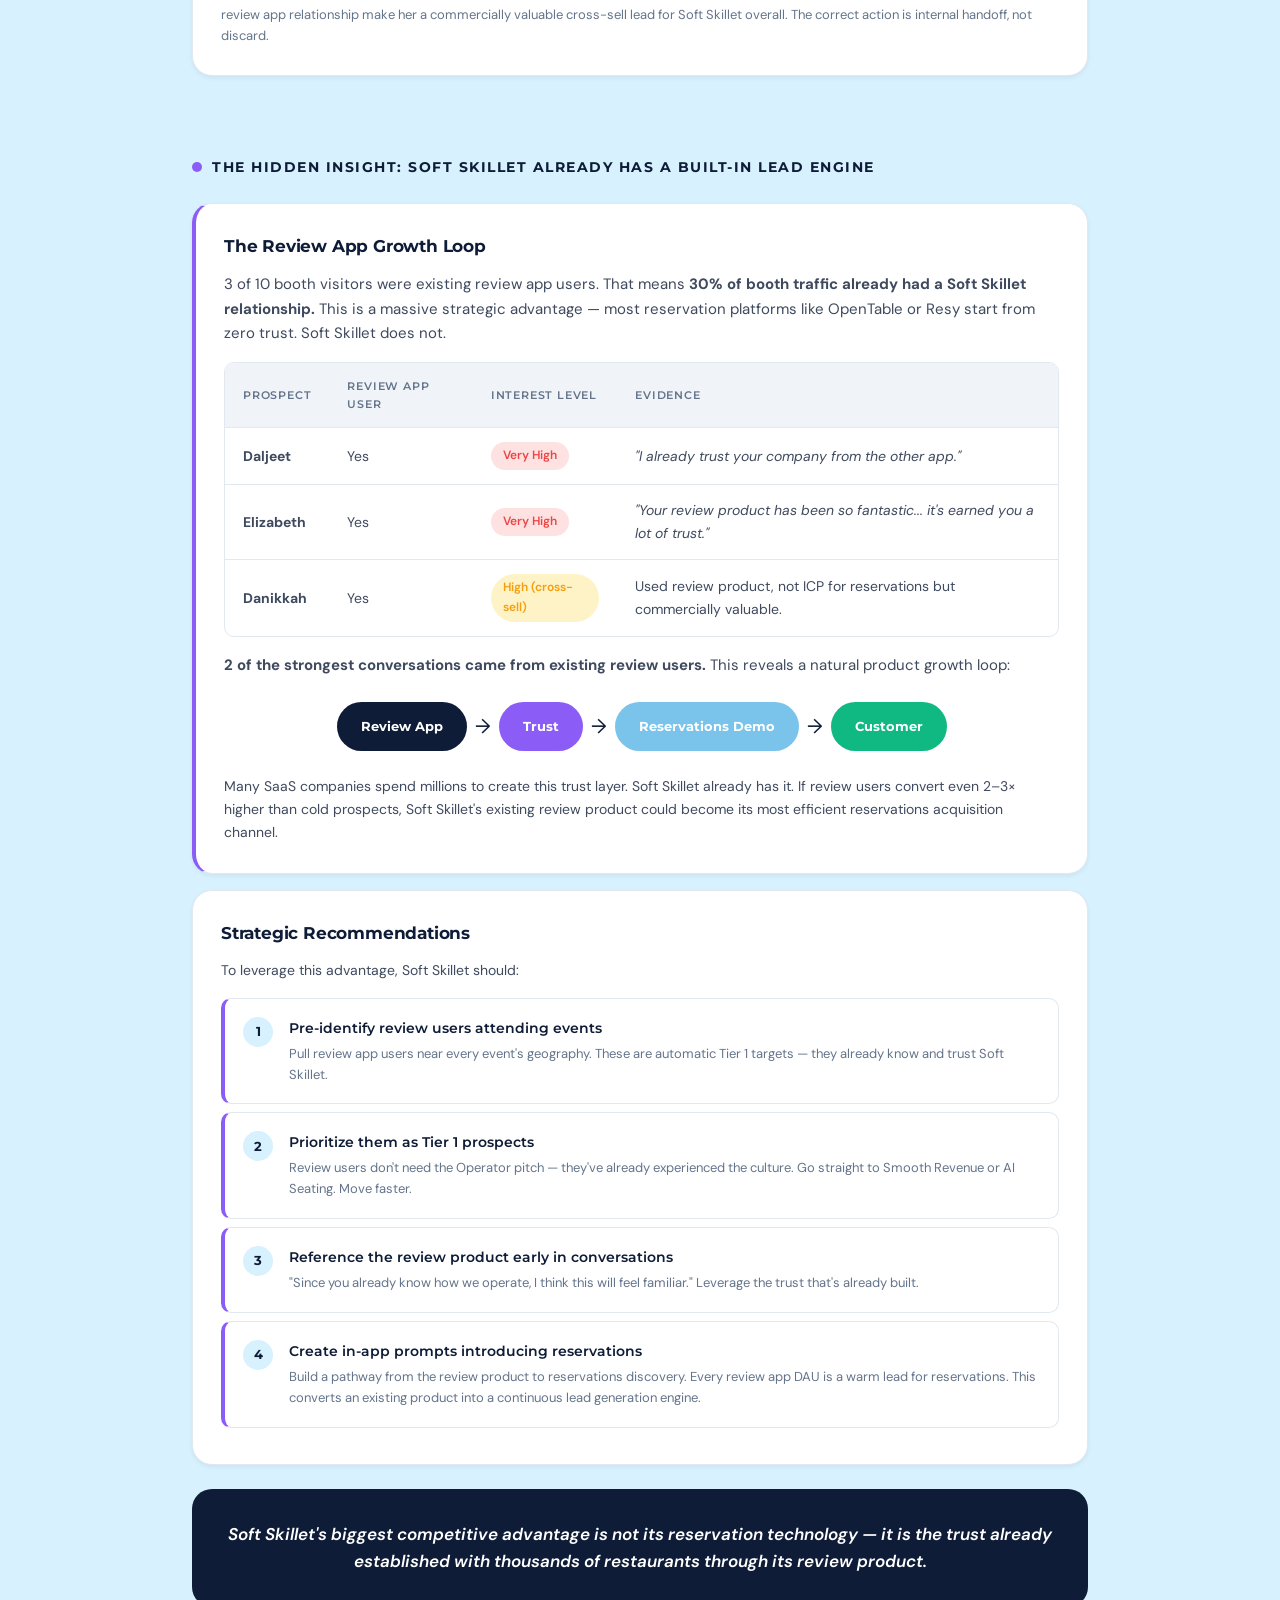
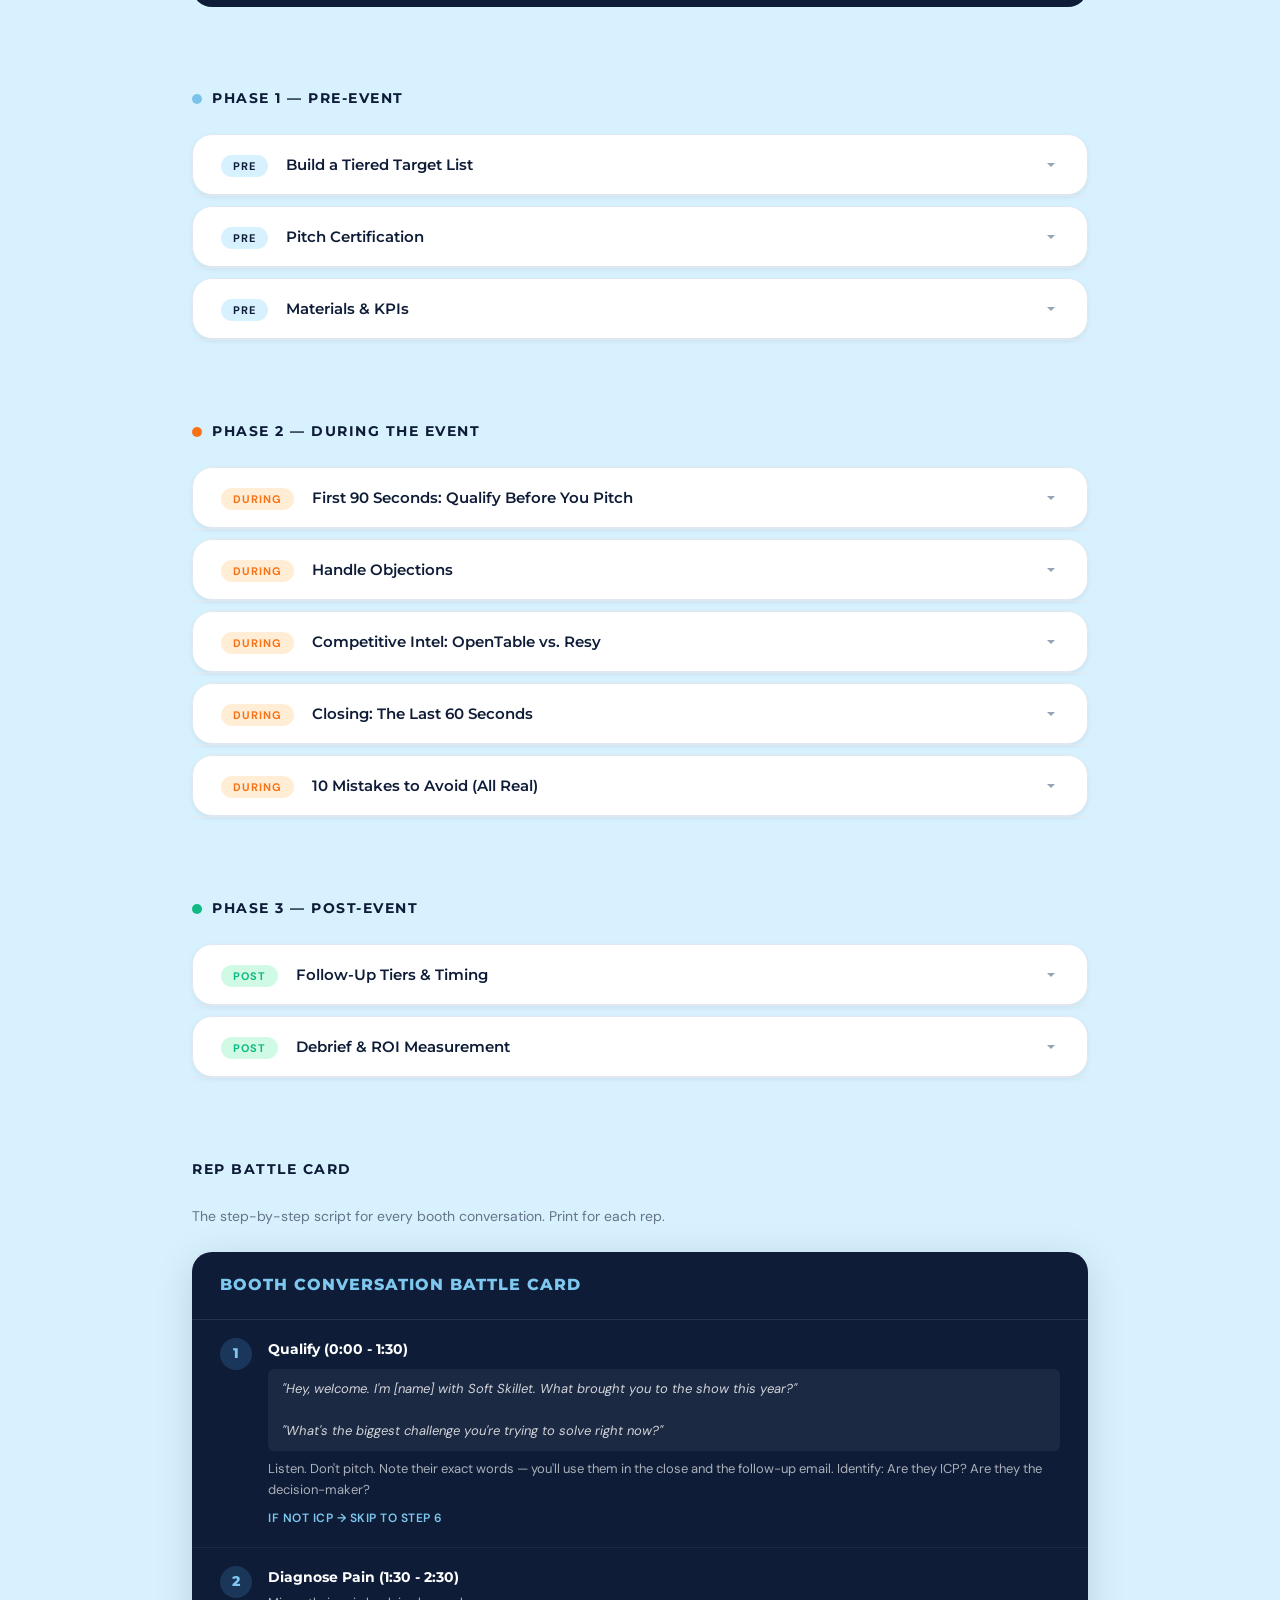
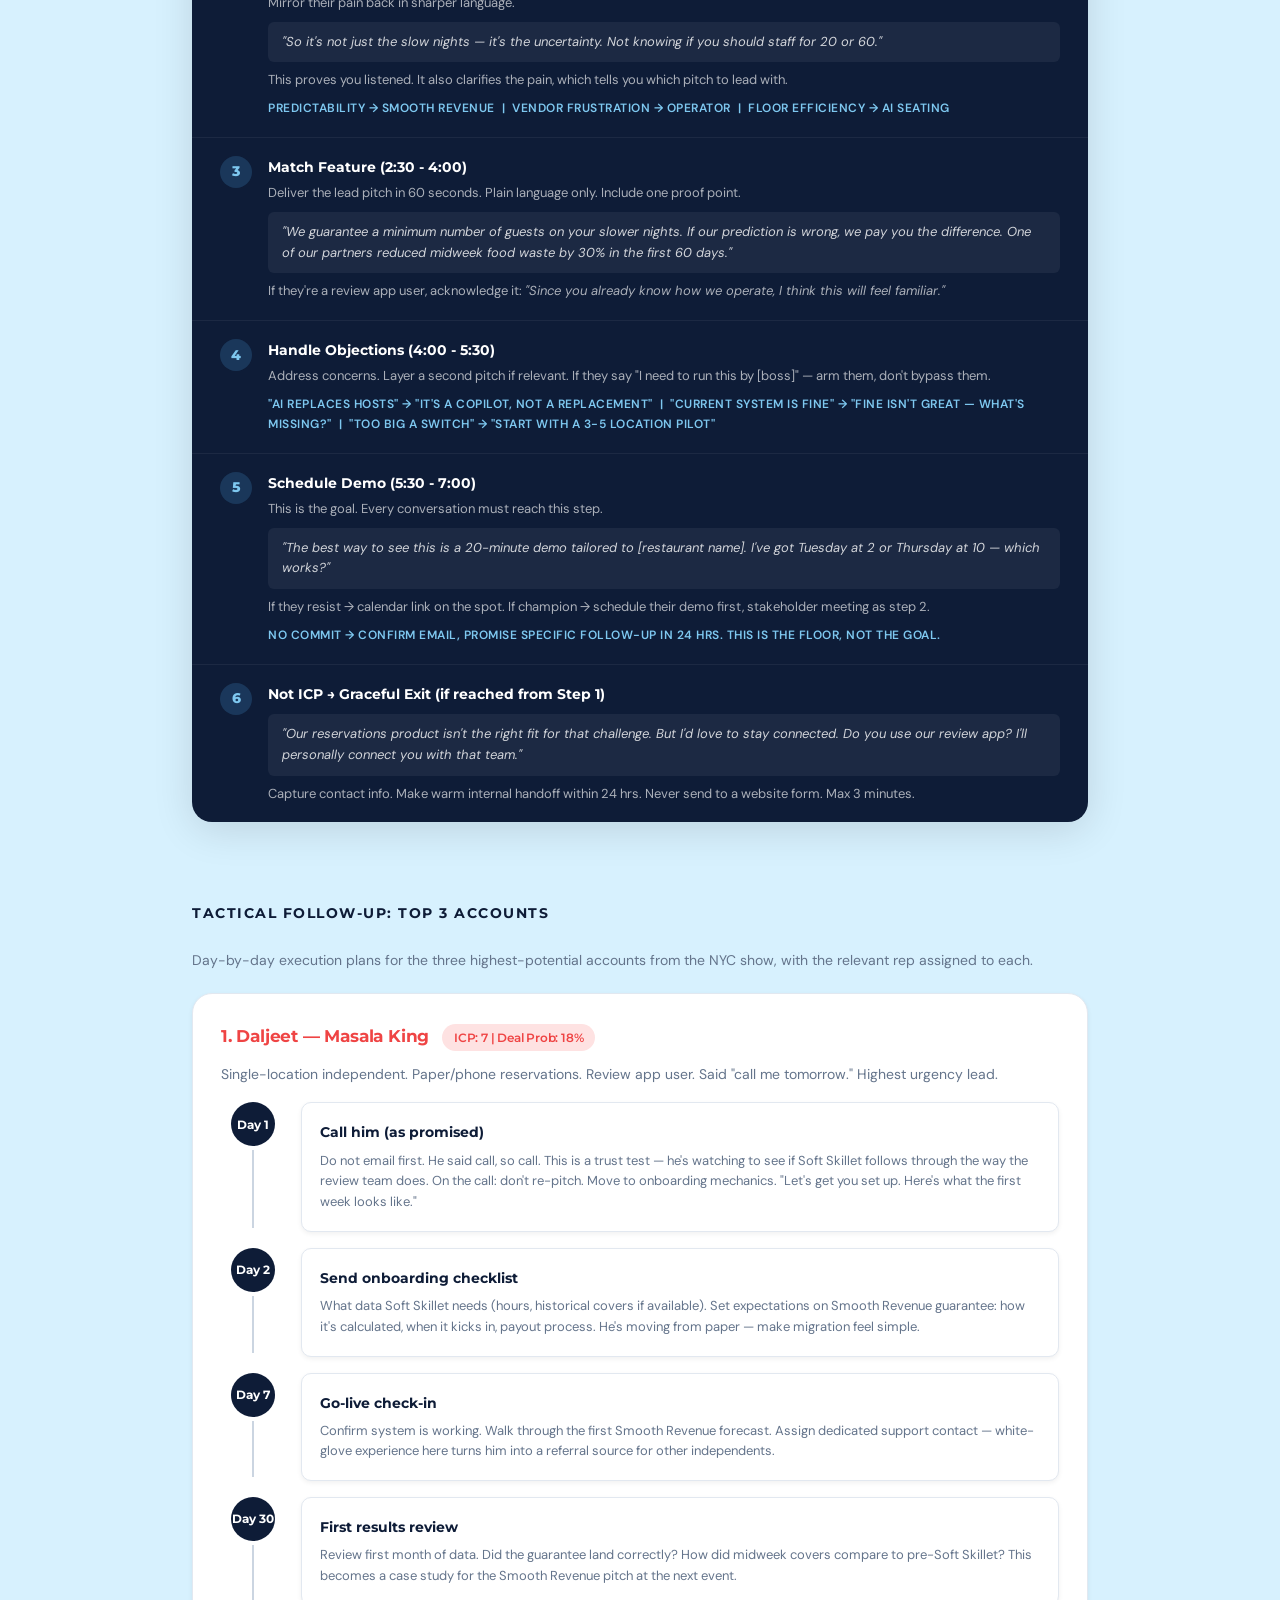
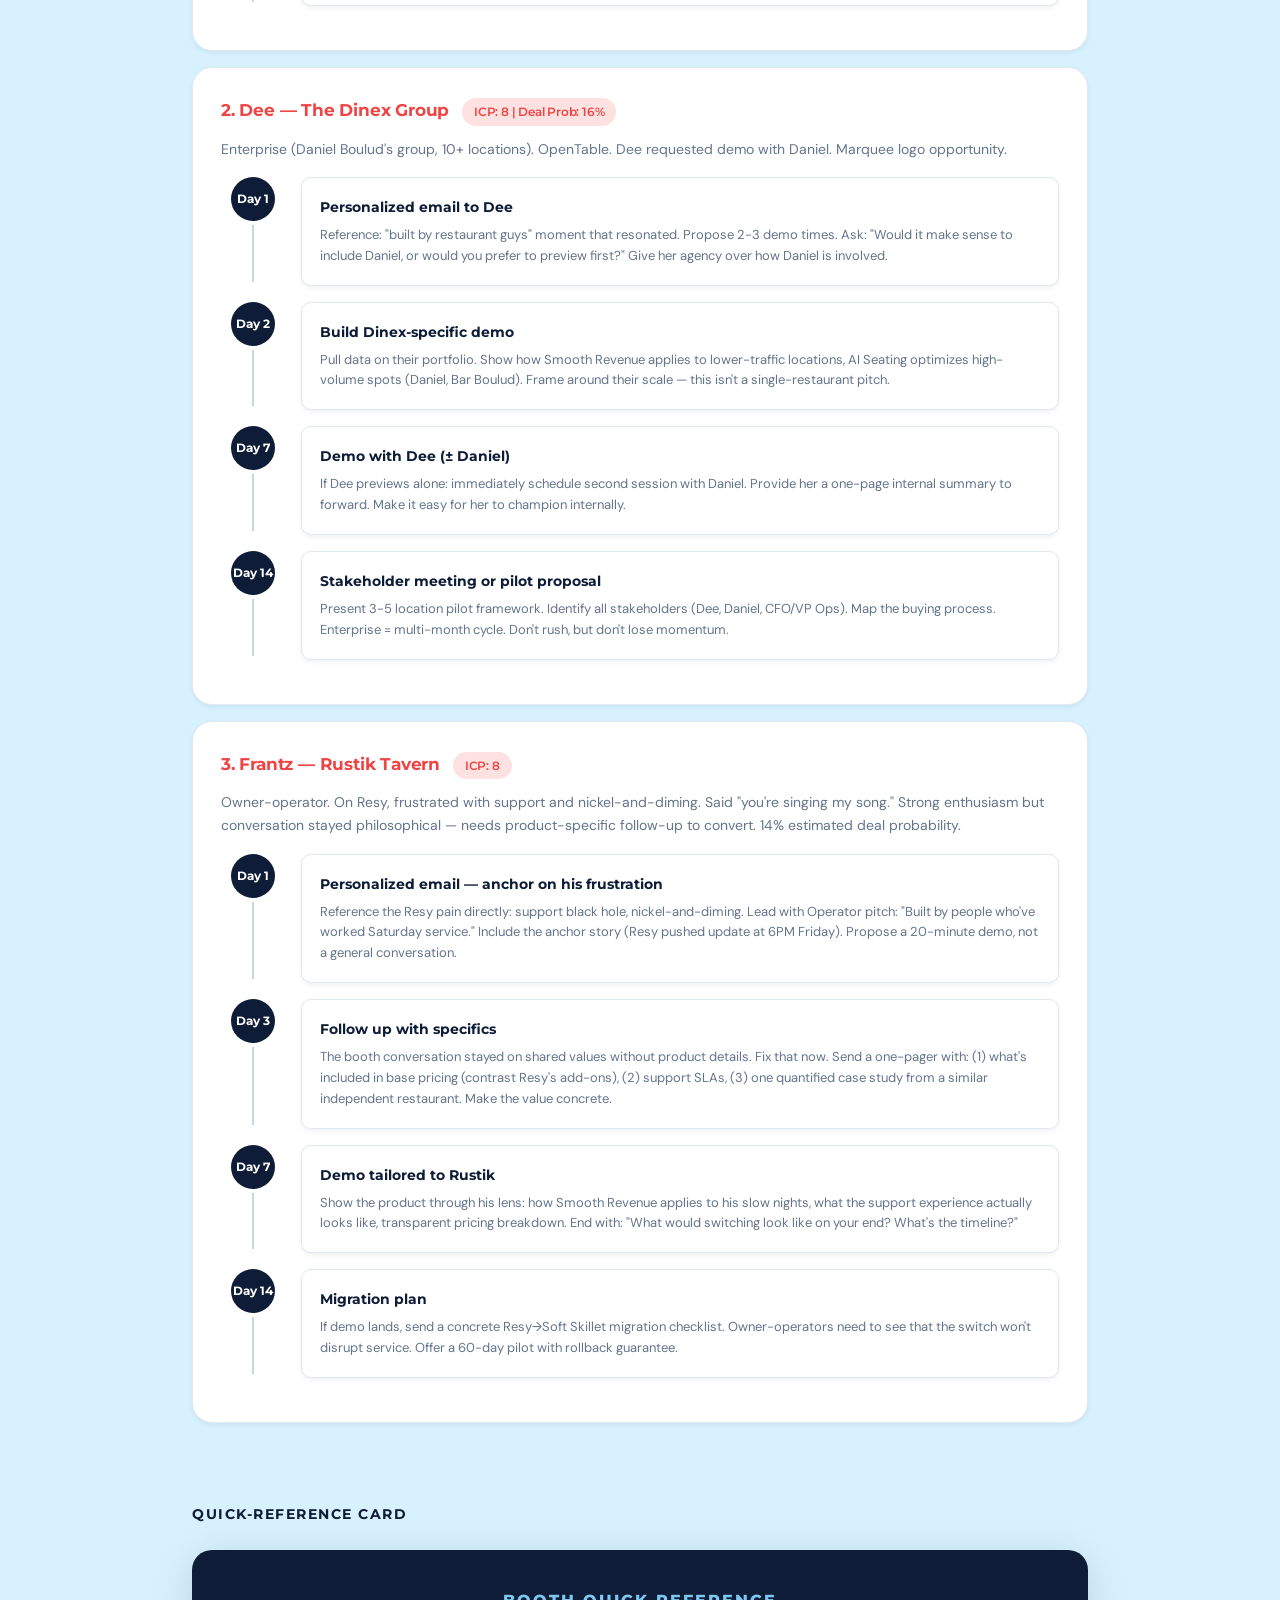
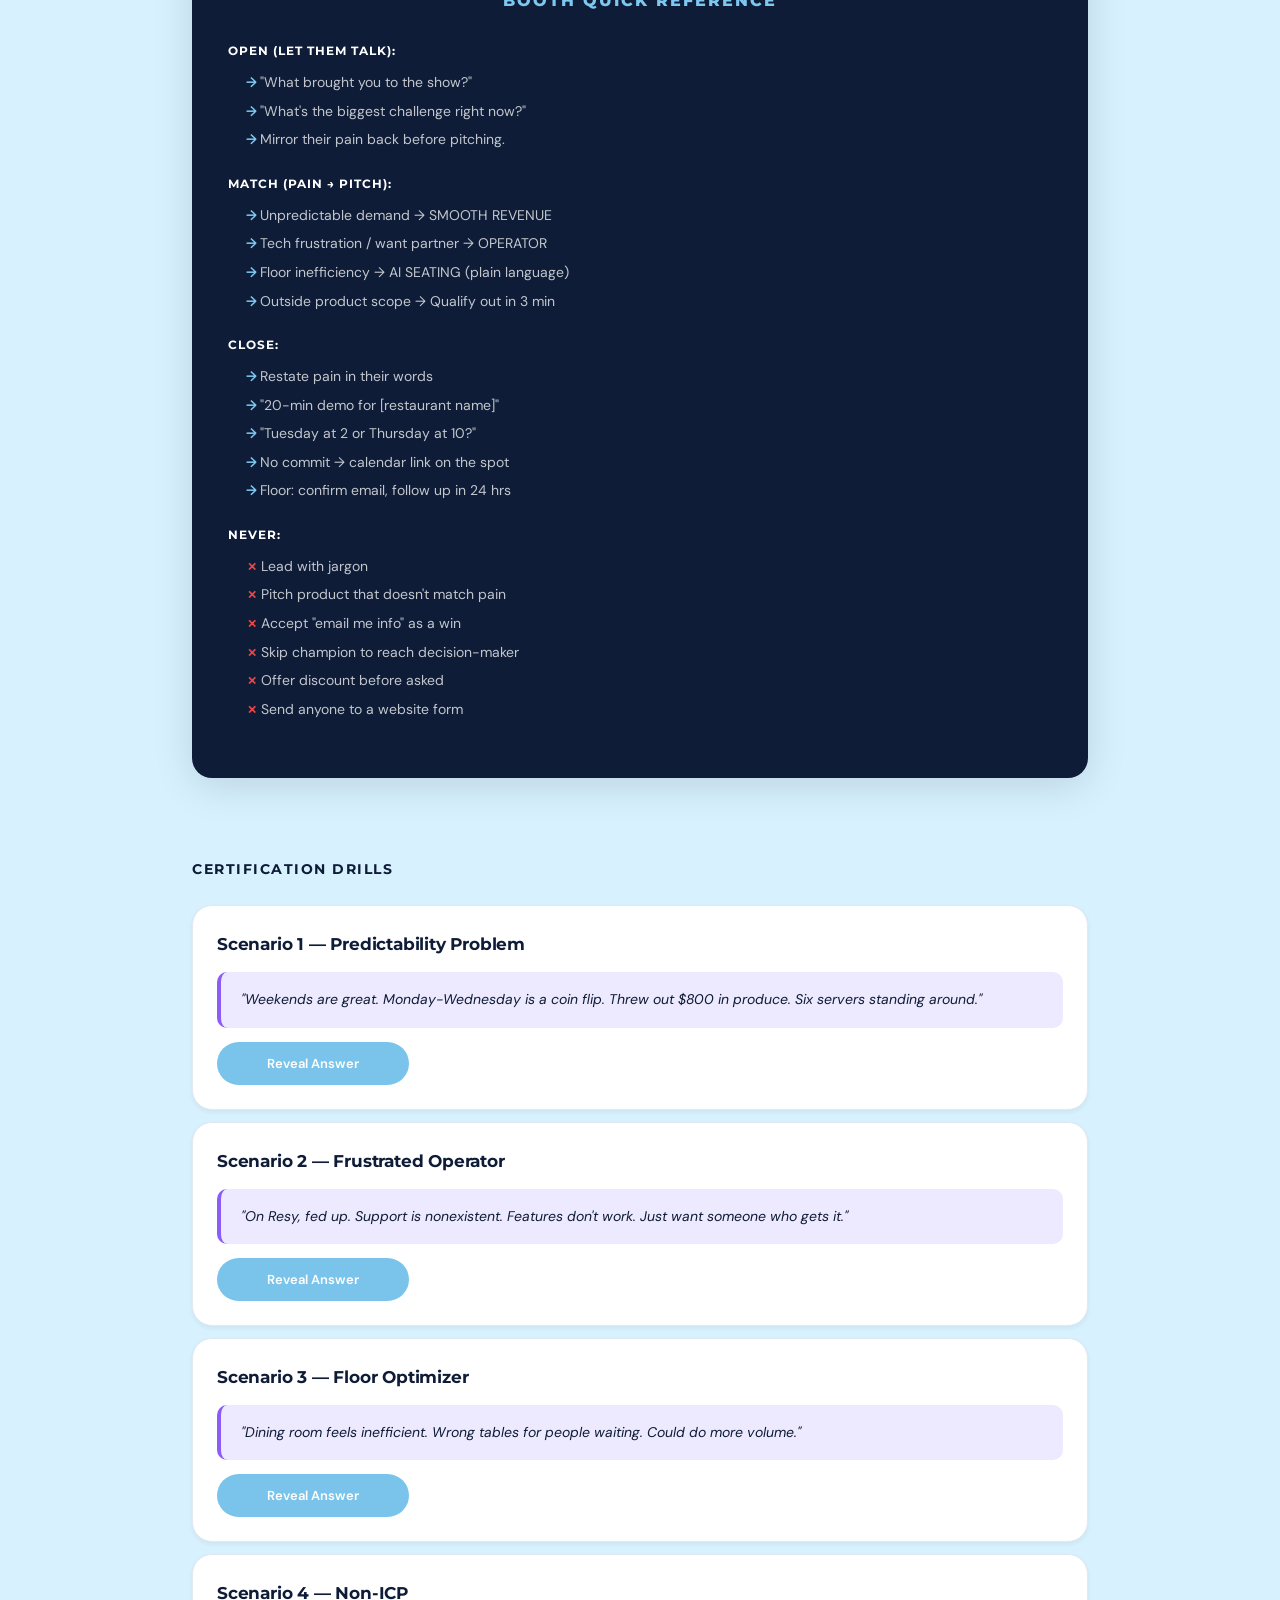
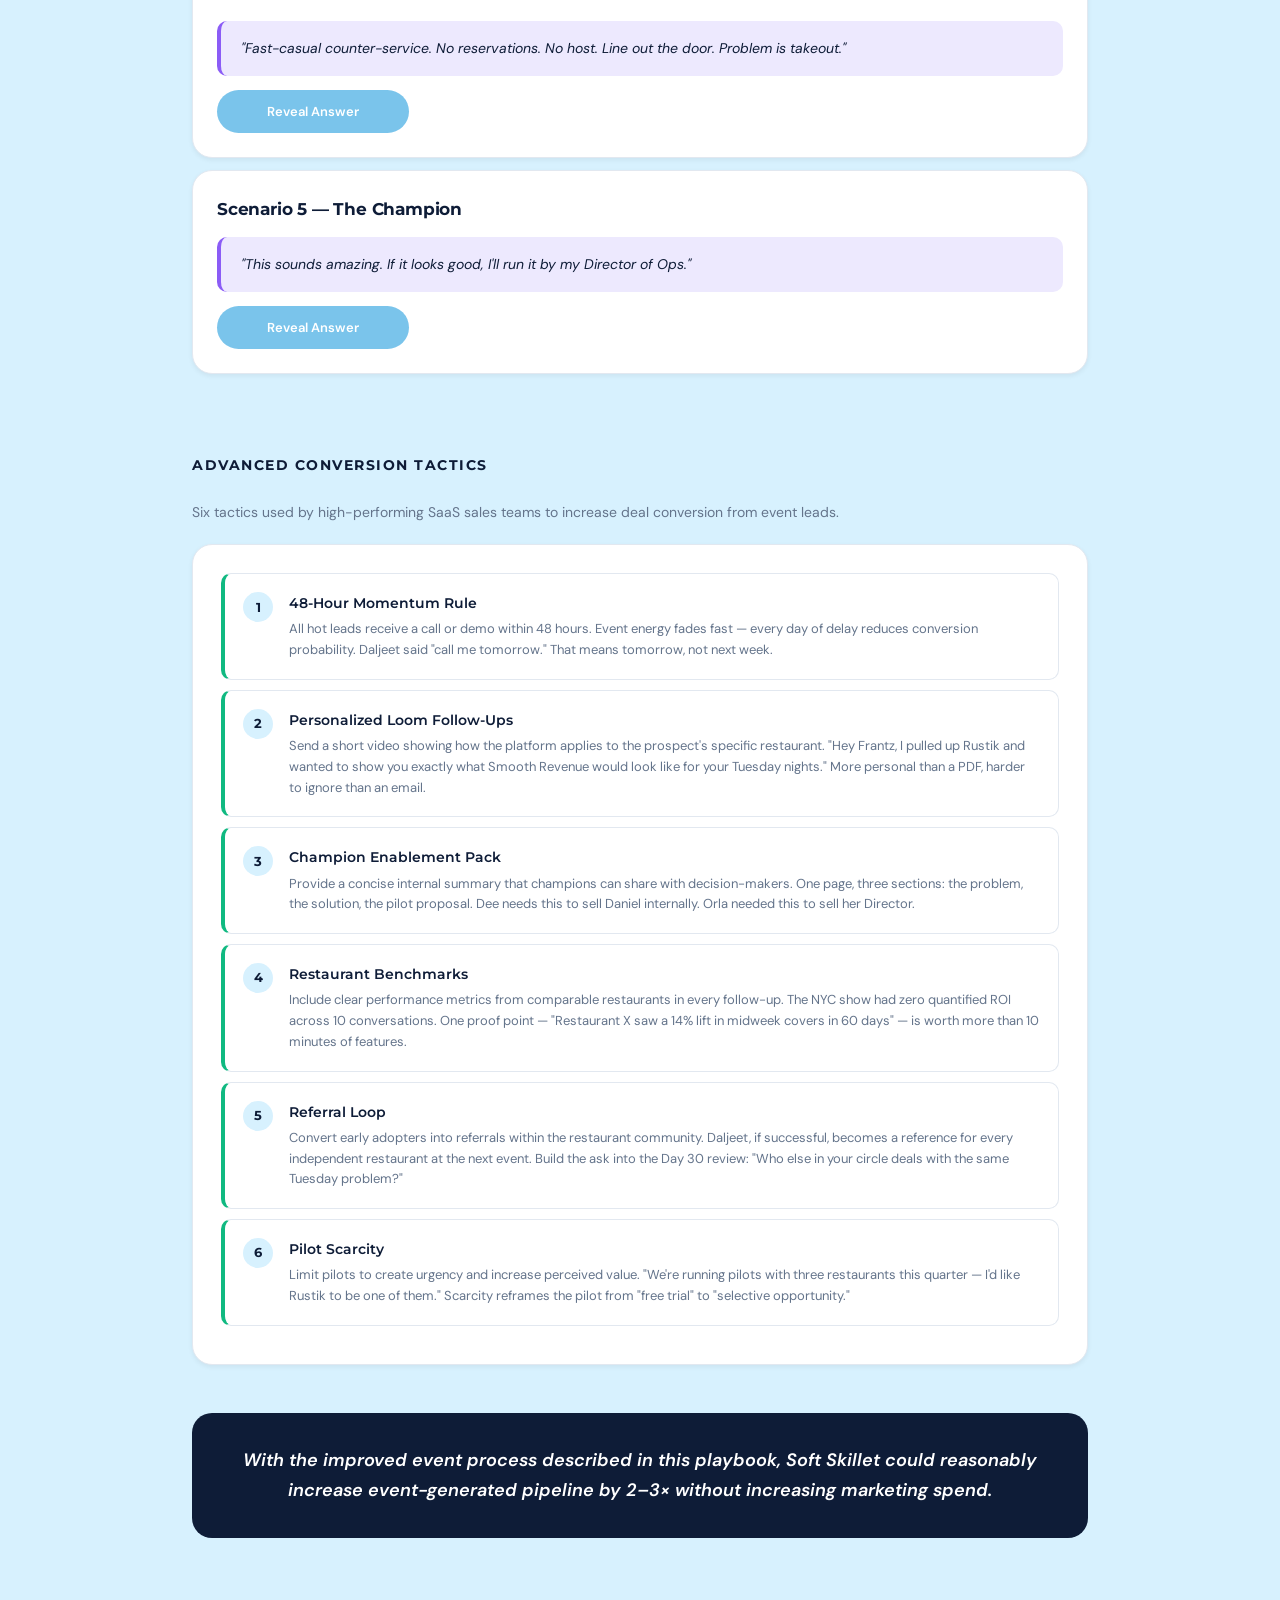
==== commit abd6f993: "Polish for top-1%: narrative clarity, ROI framing, interpretive lines Co-Authored-By: Claude Opus 4." ====
--- a/playbook/index.html
+++ b/playbook/index.html
@@ -1086,6 +1086,7 @@
             <div class="funnel-step"><div class="funnel-step-label">Demo Intent</div><div class="funnel-bar-track"><div class="funnel-bar-fill" style="width:20%;background:var(--red)">2</div></div><div class="funnel-drop">-60%</div></div>
         </div>
         <p style="color:var(--text-muted);font-size:13px"><strong>Key drop:</strong> Strong Interest → Demo Intent loses 60% (weak closes — accepting "email me info" or "I'll pass your card along" instead of locking calendar).</p>
+        <p style="color:var(--text-secondary);font-size:14px;margin-top:12px">This suggests the product resonated strongly with buyers, but the team lacked a consistent closing framework to convert interest into scheduled demos.</p>
     </div>
 
     <div class="card">
@@ -1104,7 +1105,7 @@
                 <div style="font-size:14px;color:var(--text-secondary);line-height:2;">
                     10 leads → <strong style="color:var(--red)">2 demo intent</strong><br>
                     Lead → Demo: <strong style="color:var(--red)">20%</strong><br>
-                    Demo → Deal (25%): <strong style="color:var(--red)">~0.5</strong>
+                    Expected deals per event: <strong style="color:var(--red)">≈ 0.5</strong>
                 </div>
             </div>
             <div style="background:var(--green-light);border-radius:var(--radius-sm);padding:20px;text-align:center;">
@@ -1112,7 +1113,7 @@
                 <div style="font-size:14px;color:var(--text-secondary);line-height:2;">
                     6 high-ICP → <strong style="color:var(--green)">3–4 demos</strong><br>
                     Lead → Demo: <strong style="color:var(--green)">50–65%</strong><br>
-                    Demo → Deal (25%): <strong style="color:var(--green)">~0.9</strong>
+                    Expected deals per event: <strong style="color:var(--green)">≈ 0.9</strong>
                 </div>
             </div>
         </div>
@@ -1138,7 +1139,7 @@
     <!-- ICP SCORING -->
     <div class="card">
         <h3 style="margin-top:0">ICP Scoring Framework</h3>
-        <p style="color:var(--text-secondary);font-size:14px;margin-bottom:16px">Score every booth conversation to prioritize follow-up and allocate rep time. Max score = 8. Prospects scoring 7+ are Tier 1 follow-ups.</p>
+        <p style="color:var(--text-secondary);font-size:14px;margin-bottom:16px">Score every booth conversation to prioritize follow-up and allocate rep time. Max score = 8. Prospects scoring 7+ are Tier 1 follow-ups. The scoring framework prioritizes factors most predictive of conversion: operational need, buyer access, and switching motivation.</p>
         <div class="table-wrap"><table>
             <tr><th>Factor</th><th>Points</th><th>Why It Matters</th></tr>
             <tr><td>Reservations core (takes reservations)</td><td style="text-align:center"><strong>2</strong></td><td>Must-have. No reservations = not ICP (Taco Mahal scored 0).</td></tr>
@@ -1191,7 +1192,7 @@
             <div style="background:var(--green);color:var(--white);padding:14px 24px;border-radius:50px;font-family:'Montserrat',sans-serif;font-size:13px;font-weight:700;text-align:center;">Customer</div>
         </div>
 
-        <p style="color:var(--text-secondary);font-size:14px;margin-bottom:0">Many SaaS companies spend millions to create this trust layer. Soft Skillet already has it.</p>
+        <p style="color:var(--text-secondary);font-size:14px;margin-bottom:0">Many SaaS companies spend millions to create this trust layer. Soft Skillet already has it. If review users convert even 2–3× higher than cold prospects, Soft Skillet's existing review product could become its most efficient reservations acquisition channel.</p>
     </div>
 
     <div class="card">
@@ -1216,7 +1217,7 @@
             <svg class="accordion-arrow" width="16" height="16" viewBox="0 0 16 16" fill="currentColor"><path d="M4 6l4 4 4-4"/></svg>
         </button>
         <div class="accordion-body"><div class="accordion-content">
-            <p>Don't show up and hope the right people walk by. Work the attendee list in advance and tier every known prospect.</p>
+            <p>Event success depends on proactive targeting rather than passive booth traffic. Work the attendee list in advance and tier every known prospect.</p>
             <div class="table-wrap"><table>
                 <tr><th>Tier</th><th>Definition</th><th>Pre-Event Action</th></tr>
                 <tr><td><span class="badge badge-hot">Tier 1</span></td><td>Enterprise groups, known dissatisfaction, existing Soft Skillet relationship, warm referral</td><td>Personalized 1:1 outreach to book a 15-min booth meeting</td></tr>
@@ -1301,7 +1302,8 @@
             <svg class="accordion-arrow" width="16" height="16" viewBox="0 0 16 16" fill="currentColor"><path d="M4 6l4 4 4-4"/></svg>
         </button>
         <div class="accordion-body"><div class="accordion-content">
-            <p>First 90 seconds = almost entirely the buyer talking. Two questions:</p>
+            <p style="font-size:16px;font-weight:600;color:var(--navy);margin-bottom:16px">Core principle: The first 90 seconds should be almost entirely the buyer talking.</p>
+            <p>Two questions:</p>
             <div class="script">"What brought you to the show this year?"<br><br>"What's the biggest challenge you're trying to solve right now?"</div>
             <p><strong>The power of mirroring:</strong> When Daljeet said <em>"the rollercoaster is killing me,"</em> John reflected: <em>"It's the uncertainty, right?"</em> Daljeet lit up: <em>"Exactly!"</em> Before you pitch, prove you heard them.</p>
             <p><strong>Bad discovery:</strong> Brian said <em>"we want a better partner."</em> Sam responded with <em>"AI-driven optimization engine that maximizes per-person-average."</em> The buyer asked for empathy. He got a feature spec.</p>
@@ -1375,7 +1377,7 @@
             <svg class="accordion-arrow" width="16" height="16" viewBox="0 0 16 16" fill="currentColor"><path d="M4 6l4 4 4-4"/></svg>
         </button>
         <div class="accordion-body"><div class="accordion-content">
-            <p><strong>Where the NYC show left the most pipeline on the table.</strong> Good 8-minute conversations ended with "I'll email you info."</p>
+            <p><strong>Where the NYC show left the most pipeline on the table.</strong> Good 8-minute conversations ended with "I'll email you info." The goal of every booth conversation is a scheduled demo, not an email follow-up.</p>
             <div class="mistake-item" style="border-left:4px solid var(--navy)"><div class="mistake-num mistake-num-accent">1</div><div class="mistake-content"><div class="mistake-title">Restate their pain in their words</div><div class="mistake-desc">"So the biggest thing for you is [their exact language]."</div></div></div>
             <div class="mistake-item" style="border-left:4px solid var(--navy)"><div class="mistake-num mistake-num-accent">2</div><div class="mistake-content"><div class="mistake-title">Bridge to personalized next step</div><div class="mistake-desc">"Best way to see this is a 20-minute demo for [restaurant name]."</div></div></div>
             <div class="mistake-item" style="border-left:4px solid var(--navy)"><div class="mistake-num mistake-num-accent">3</div><div class="mistake-content"><div class="mistake-title">Binary choice of times</div><div class="mistake-desc">"Tuesday at 2 or Thursday at 10 — which works?"</div></div></div>
@@ -1564,7 +1566,7 @@
 
     <!-- CLOSING LINE -->
     <div class="insight-box" style="text-align:center;margin-top:48px;">
-        <p style="font-size:18px;font-weight:600;color:var(--white);margin:0;"><em>If Soft Skillet improves lead-to-demo conversion from 20% → 50%, the same event generates ~2.5× more pipeline — without increasing marketing spend.</em></p>
+        <p style="font-size:18px;font-weight:600;color:var(--white);margin:0;"><em>With the improved event process described in this playbook, Soft Skillet could reasonably increase event-generated pipeline by 2–3× without increasing marketing spend.</em></p>
     </div>
 
 </div>
